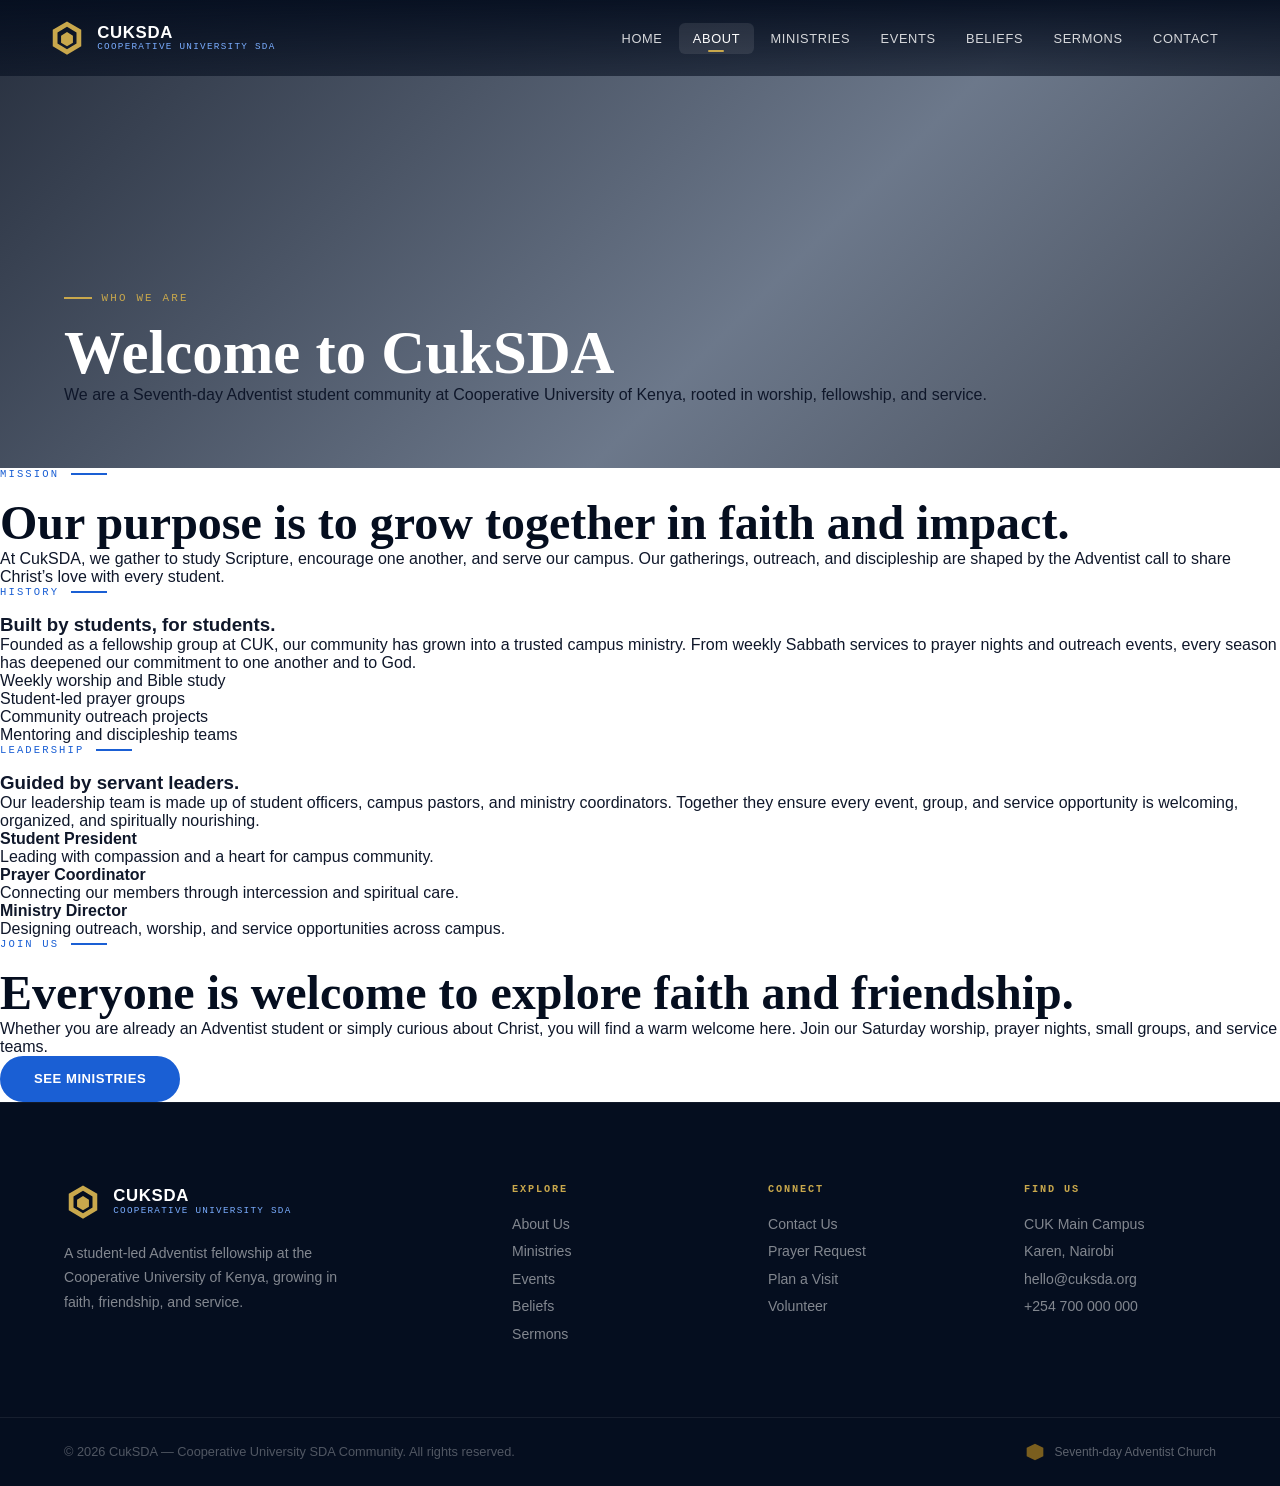
==== about.html @ 98eee307 "Add files via upload" ====
<!DOCTYPE html>
<html lang="en">
<head>
  <meta charset="UTF-8">
  <meta name="viewport" content="width=device-width, initial-scale=1">
  <meta name="theme-color" content="#050e1f">
  <title>About — CukSDA</title>
  <meta name="description" content="Learn about the mission, history, and leadership of the Cooperative University SDA student community.">
  <link rel="stylesheet" href="./style.css">
  <script src="./script.js" defer></script>
</head>
<body>
  <header class="site-header">
    <a class="logo-wrap" href="./index.html">
      <svg class="logo-icon" viewBox="0 0 32 32" aria-hidden="true"><path d="M16 2L4 9v14l12 7 12-7V9L16 2zm0 4.6l8 4.7v9.4l-8 4.7-8-4.7v-9.4l8-4.7zM16 11l-5 3v6l5 3 5-3v-6l-5-3z"></path></svg>
      <div class="logo-text"><span class="church-name">CukSDA</span><span class="church-sub">Cooperative University SDA</span></div>
    </a>
    <nav class="primary-nav">
      <div class="nav-item"><a href="./index.html">Home</a></div>
      <div class="nav-item"><a class="active" href="./about.html" aria-current="page">About</a></div>
      <div class="nav-item"><a href="./ministries.html">Ministries</a></div>
      <div class="nav-item"><a href="./events.html">Events</a></div>
      <div class="nav-item"><a href="./beliefs.html">Beliefs</a></div>
      <div class="nav-item"><a href="./sermons.html">Sermons</a></div>
      <div class="nav-item"><a href="./contact.html">Contact</a></div>
    </nav>
    <button class="menu-toggle" aria-label="Toggle navigation"><span></span><span></span><span></span></button>
  </header>

  <main>
    <section class="page-hero">
      <div class="page-hero-bg" style="background-image:url('https://images.unsplash.com/photo-1517836357463-d25dfeac3438?w=1600&q=80');"></div>
      <div class="page-hero-content">
        <span class="page-hero-tag">Who We Are</span>
        <h1>Welcome to CukSDA</h1>
        <p>We are a Seventh-day Adventist student community at Cooperative University of Kenya, rooted in worship, fellowship, and service.</p>
      </div>
    </section>

    <section class="page-content">
      <div class="section-block">
        <span class="section-tag">Mission</span>
        <h2 class="section-title">Our purpose is to grow together in faith and impact.</h2>
        <p>At CukSDA, we gather to study Scripture, encourage one another, and serve our campus. Our gatherings, outreach, and discipleship are shaped by the Adventist call to share Christ’s love with every student.</p>
      </div>

      <div class="split-grid">
        <div>
          <span class="section-tag">History</span>
          <h3 class="section-heading">Built by students, for students.</h3>
          <p>Founded as a fellowship group at CUK, our community has grown into a trusted campus ministry. From weekly Sabbath services to prayer nights and outreach events, every season has deepened our commitment to one another and to God.</p>
          <ul class="feature-list">
            <li>Weekly worship and Bible study</li>
            <li>Student-led prayer groups</li>
            <li>Community outreach projects</li>
            <li>Mentoring and discipleship teams</li>
          </ul>
        </div>
        <div>
          <span class="section-tag">Leadership</span>
          <h3 class="section-heading">Guided by servant leaders.</h3>
          <p>Our leadership team is made up of student officers, campus pastors, and ministry coordinators. Together they ensure every event, group, and service opportunity is welcoming, organized, and spiritually nourishing.</p>
          <div class="card-grid">
            <article class="info-card">
              <h4>Student President</h4>
              <p>Leading with compassion and a heart for campus community.</p>
            </article>
            <article class="info-card">
              <h4>Prayer Coordinator</h4>
              <p>Connecting our members through intercession and spiritual care.</p>
            </article>
            <article class="info-card">
              <h4>Ministry Director</h4>
              <p>Designing outreach, worship, and service opportunities across campus.</p>
            </article>
          </div>
        </div>
      </div>

      <div class="section-block">
        <span class="section-tag">Join Us</span>
        <h2 class="section-title">Everyone is welcome to explore faith and friendship.</h2>
        <p>Whether you are already an Adventist student or simply curious about Christ, you will find a warm welcome here. Join our Saturday worship, prayer nights, small groups, and service teams.</p>
        <div class="button-row">
          <a href="./ministries.html" class="btn btn-primary">See Ministries</a>
          <a href="./contact.html" class="btn btn-outline">Get in Touch</a>
        </div>
      </div>
    </section>
  </main>

  <footer class="site-footer">
    <div class="footer-inner">
      <div class="footer-brand">
        <div class="logo-wrap">
          <svg class="logo-icon" viewBox="0 0 32 32" aria-hidden="true"><path d="M16 2L4 9v14l12 7 12-7V9L16 2zm0 4.6l8 4.7v9.4l-8 4.7-8-4.7v-9.4l8-4.7zM16 11l-5 3v6l5 3 5-3v-6l-5-3z"></path></svg>
          <div class="logo-text"><span class="church-name">CukSDA</span><span class="church-sub">Cooperative University SDA</span></div>
        </div>
        <p>A student-led Adventist fellowship at the Cooperative University of Kenya, growing in faith, friendship, and service.</p>
      </div>
      <div class="footer-col"><h5>Explore</h5><ul><li><a href="./about.html">About Us</a></li><li><a href="./ministries.html">Ministries</a></li><li><a href="./events.html">Events</a></li><li><a href="./beliefs.html">Beliefs</a></li><li><a href="./sermons.html">Sermons</a></li></ul></div>
      <div class="footer-col"><h5>Connect</h5><ul><li><a href="./contact.html">Contact Us</a></li><li><a href="./contact.html">Prayer Request</a></li><li><a href="./contact.html">Plan a Visit</a></li><li><a href="./contact.html">Volunteer</a></li></ul></div>
      <div class="footer-col"><h5>Find Us</h5><ul><li><a href="#">CUK Main Campus</a></li><li><a href="#">Karen, Nairobi</a></li><li><a href="mailto:hello@cuksda.org">hello@cuksda.org</a></li><li><a href="tel:+254700000000">+254 700 000 000</a></li></ul></div>
    </div>
    <div class="footer-bottom"><p>© 2026 CukSDA — Cooperative University SDA Community. All rights reserved.</p><div class="sda-badge"><svg viewBox="0 0 24 24"><path d="M12 2L2 7v10l10 5 10-5V7L12 2z"></path></svg><span>Seventh-day Adventist Church</span></div></div>
  </footer>
</body>
</html>
---- style.css ----
@import "tailwindcss" source(none);
@source "../src";
@import "tw-animate-css";

@theme inline {
  --font-sans: 'DM Sans', sans-serif;
  --font-serif: 'Cormorant Garamond', serif;
  --font-mono: 'DM Mono', monospace;
  --color-navy: #050e1f;
  --color-navy-mid: #0a1e3d;
  --color-navy-soft: #102952;
  --color-blue: #1a5fd4;
  --color-blue-mid: #1448a0;
  --color-blue-light: #7aadff;
  --color-blue-pale: #dbeafe;
  --color-gold: #c9a84c;
  --color-gold-light: #e4c97a;
  --color-gold-dim: #7a5e1e;
  --color-cream: #faf8f4;
  --color-cream-dark: #f0ece3;
}

:root {
  --navy: #050e1f;
  --navy-mid: #0a1e3d;
  --navy-soft: #102952;
  --blue: #1a5fd4;
  --blue-mid: #1448a0;
  --blue-light: #7aadff;
  --blue-pale: #dbeafe;
  --gold: #c9a84c;
  --gold-light: #e4c97a;
  --gold-dim: #7a5e1e;
  --cream: #faf8f4;
  --cream-dark: #f0ece3;
  --white: #ffffff;
  --gray-100: #f4f4f5;
  --gray-200: #e4e4e7;
  --gray-400: #a1a1aa;
  --gray-500: #71717a;
  --gray-700: #3f3f46;
  --text: #0f172a;
  --radius-sm: 8px;
  --radius-md: 16px;
  --radius-lg: 24px;
  --radius-xl: 40px;
  --shadow-sm: 0 2px 12px rgba(0,0,0,0.06);
  --shadow-md: 0 8px 32px rgba(0,0,0,0.1);
  --shadow-lg: 0 20px 60px rgba(0,0,0,0.15);
  --transition: all 0.3s cubic-bezier(0.4, 0, 0.2, 1);
}

*, *::before, *::after { box-sizing: border-box; margin: 0; padding: 0; }
html { scroll-behavior: smooth; font-size: 16px; }
body {
  font-family: 'DM Sans', sans-serif;
  color: var(--text);
  background: var(--white);
  overflow-x: hidden;
  -webkit-font-smoothing: antialiased;
}
img { max-width: 100%; display: block; }
a { text-decoration: none; color: inherit; }

.display { font-family: 'Cormorant Garamond', serif; font-weight: 700; line-height: 1.05; }
.mono { font-family: 'DM Mono', monospace; letter-spacing: -0.01em; }

.btn {
  display: inline-flex; align-items: center; gap: 0.5rem;
  font-family: 'DM Sans', sans-serif; font-weight: 600; font-size: 0.82rem;
  letter-spacing: 0.04em; text-transform: uppercase;
  padding: 0.85rem 2rem; border-radius: var(--radius-xl);
  border: 2px solid transparent; cursor: pointer; transition: var(--transition);
}
.btn svg { width: 16px; height: 16px; }
.btn-primary { background: var(--blue); color: var(--white); border-color: var(--blue); }
.btn-primary:hover { background: var(--blue-mid); border-color: var(--blue-mid); transform: translateY(-1px); box-shadow: 0 8px 24px rgba(26,95,212,0.35); }
.btn-gold { background: var(--gold); color: var(--navy); border-color: var(--gold); }
.btn-gold:hover { background: var(--gold-light); border-color: var(--gold-light); transform: translateY(-1px); box-shadow: 0 8px 24px rgba(201,168,76,0.35); }
.btn-outline { background: transparent; color: var(--white); border-color: rgba(255,255,255,0.45); }
.btn-outline:hover { border-color: var(--white); background: rgba(255,255,255,0.1); }
.btn-outline-dark { background: transparent; color: var(--navy); border-color: var(--navy); }
.btn-outline-dark:hover { background: var(--navy); color: var(--white); }

header.site-header {
  position: fixed; top: 0; left: 0; right: 0; z-index: 200;
  height: 76px; display: flex; align-items: center; justify-content: space-between;
  padding: 0 3rem;
  background: linear-gradient(180deg, rgba(5,14,31,0.95) 0%, rgba(5,14,31,0.6) 100%);
  transition: background 0.4s, box-shadow 0.4s;
}
header.site-header.scrolled {
  background: rgba(5,14,31,0.97);
  box-shadow: 0 1px 0 rgba(255,255,255,0.06), 0 4px 24px rgba(0,0,0,0.4);
  backdrop-filter: blur(12px);
}
.logo-wrap { display: flex; align-items: center; gap: 0.7rem; }
.logo-icon { width: 38px; height: 38px; fill: var(--gold); flex-shrink: 0; }
.logo-text { display: flex; flex-direction: column; line-height: 1.1; }
.logo-text .church-name { font-family: 'DM Sans', sans-serif; font-weight: 700; font-size: 1.05rem; color: var(--white); letter-spacing: 0.04em; text-transform: uppercase; }
.logo-text .church-sub { font-family: 'DM Mono', monospace; font-size: 0.58rem; color: var(--blue-light); letter-spacing: 0.14em; text-transform: uppercase; }

nav.primary-nav { display: flex; align-items: center; gap: 0.2rem; }
.nav-item { position: relative; }
.nav-item > a, .nav-item > button {
  color: rgba(255,255,255,0.82); font-size: 0.8rem; font-weight: 500;
  letter-spacing: 0.05em; text-transform: uppercase;
  padding: 0.5rem 0.85rem; border-radius: 6px; transition: var(--transition);
  display: flex; align-items: center; gap: 0.3rem;
  background: none; border: none; cursor: pointer; font-family: inherit;
}
.nav-item > a:hover, .nav-item > a.active, .nav-item > button:hover { color: var(--white); background: rgba(255,255,255,0.09); }
.nav-item > a.active::after {
  content: ''; position: absolute; bottom: 2px; left: 50%;
  transform: translateX(-50%); width: 16px; height: 2px; background: var(--gold); border-radius: 2px;
}
.nav-item .chevron { width: 12px; height: 12px; stroke: currentColor; fill: none; stroke-width: 2.5; transition: transform 0.2s ease; opacity: 0.6; }
.nav-item:hover .chevron { transform: rotate(180deg); opacity: 1; }

.dropdown {
  position: absolute; top: calc(100% + 8px); left: 50%;
  transform: translateX(-50%) translateY(-10px);
  min-width: 220px; background: rgba(5,14,31,0.98);
  backdrop-filter: blur(16px); border: 1px solid rgba(255,255,255,0.08);
  border-radius: var(--radius-md); padding: 0.75rem 0;
  opacity: 0; visibility: hidden; transition: all 0.25s cubic-bezier(0.4, 0, 0.2, 1);
  box-shadow: 0 20px 60px rgba(0,0,0,0.4); z-index: 300;
}
.dropdown::before {
  content: ''; position: absolute; top: -6px; left: 50%;
  transform: translateX(-50%) rotate(45deg); width: 12px; height: 12px;
  background: rgba(5,14,31,0.98);
  border-top: 1px solid rgba(255,255,255,0.08); border-left: 1px solid rgba(255,255,255,0.08);
}
.dropdown a { display: block; padding: 0.6rem 1.25rem; color: rgba(255,255,255,0.7); font-size: 0.82rem; font-weight: 400; transition: all 0.2s; white-space: nowrap; }
.dropdown a:hover { color: var(--white); background: rgba(255,255,255,0.06); padding-left: 1.5rem; }
.dropdown a.active { color: var(--gold); background: rgba(201,168,76,0.08); }
.dropdown-divider { height: 1px; background: rgba(255,255,255,0.08); margin: 0.5rem 0.75rem; }
.dropdown-label { padding: 0.3rem 1.25rem; font-family: 'DM Mono', monospace; font-size: 0.58rem; letter-spacing: 0.14em; text-transform: uppercase; color: var(--gold); pointer-events: none; }
.nav-item:hover .dropdown { opacity: 1; visibility: visible; transform: translateX(-50%) translateY(0); }

.menu-toggle { display: none; background: none; border: none; cursor: pointer; flex-direction: column; gap: 5px; padding: 8px; }
.menu-toggle span { display: block; width: 22px; height: 2px; background: var(--white); border-radius: 2px; transition: var(--transition); }

.hero { position: relative; height: 100vh; min-height: 640px; display: flex; align-items: center; overflow: hidden; }
.hero-bg {
  position: absolute; inset: 0;
  background:
    linear-gradient(135deg, rgba(5,14,31,0.88) 0%, rgba(10,30,61,0.55) 50%, rgba(5,14,31,0.75) 100%),
    url('https://images.unsplash.com/photo-1504052434569-70ad5836ab65?w=1920&q=80') center/cover no-repeat;
  transform: scale(1.05); animation: heroZoom 22s ease-in-out infinite alternate;
}
@keyframes heroZoom { from { transform: scale(1.05); } to { transform: scale(1.0); } }
.hero-content { position: relative; z-index: 2; max-width: 760px; padding: 0 5rem; animation: fadeUp 0.9s ease forwards; }
@keyframes fadeUp { from { opacity: 0; transform: translateY(30px); } to { opacity: 1; transform: translateY(0); } }
.hero-tag { display: inline-flex; align-items: center; gap: 0.6rem; font-family: 'DM Mono', monospace; font-size: 0.68rem; letter-spacing: 0.2em; text-transform: uppercase; color: var(--gold); margin-bottom: 1.5rem; }
.hero-tag::before { content: ''; width: 30px; height: 2px; background: var(--gold); }
.hero h1 { font-family: 'Cormorant Garamond', serif; font-weight: 700; font-size: clamp(2.8rem, 7vw, 5.5rem); color: var(--white); line-height: 1.04; margin-bottom: 1.75rem; }
.hero h1 em { font-style: italic; color: var(--gold-light); }
.hero p { color: rgba(255,255,255,0.78); font-size: 1.05rem; line-height: 1.8; max-width: 540px; margin-bottom: 2.5rem; font-weight: 300; }
.hero-buttons { display: flex; gap: 1rem; flex-wrap: wrap; }
.hero-scroll { position: absolute; bottom: 2.5rem; left: 50%; transform: translateX(-50%); display: flex; flex-direction: column; align-items: center; gap: 0.5rem; color: rgba(255,255,255,0.4); font-family: 'DM Mono', monospace; font-size: 0.58rem; letter-spacing: 0.18em; text-transform: uppercase; animation: bounce 2.5s ease-in-out infinite; }
.hero-scroll svg { width: 18px; height: 18px; fill: none; stroke: currentColor; stroke-width: 2; }
@keyframes bounce { 0%, 100% { transform: translateX(-50%) translateY(0); } 50% { transform: translateX(-50%) translateY(8px); } }

.page-hero { position: relative; height: 52vh; min-height: 380px; display: flex; align-items: flex-end; padding: 0 4rem 4rem; overflow: hidden; margin-top: 0; }
.page-hero-bg { position: absolute; inset: 0; background-size: cover; background-position: center; transform: scale(1.05); animation: heroZoom 20s ease-in-out infinite alternate; }
.page-hero-bg::after { content: ''; position: absolute; inset: 0; background: linear-gradient(135deg, rgba(5,14,31,0.88) 0%, rgba(10,30,61,0.6) 60%, rgba(5,14,31,0.75) 100%); }
.page-hero-content { position: relative; z-index: 2; }
.page-hero-tag { font-family: 'DM Mono', monospace; font-size: 0.68rem; letter-spacing: 0.2em; text-transform: uppercase; color: var(--gold); display: flex; align-items: center; gap: 0.6rem; margin-bottom: 1rem; }
.page-hero-tag::before { content: ''; width: 28px; height: 2px; background: var(--gold); }
.page-hero h1 { font-family: 'Cormorant Garamond', serif; font-weight: 700; font-size: clamp(2.4rem, 5vw, 3.8rem); color: var(--white); line-height: 1.08; }

.mission-strip { background: var(--gold); padding: 0.9rem 4rem; display: flex; align-items: center; justify-content: center; gap: 1rem; }
.mission-strip p { font-family: 'Cormorant Garamond', serif; font-size: 1.05rem; font-style: italic; color: var(--navy); text-align: center; }

.service-banner { background: var(--navy); padding: 1.4rem 4rem; display: flex; align-items: center; justify-content: center; gap: 3rem; flex-wrap: wrap; border-bottom: 1px solid rgba(255,255,255,0.05); }
.service-item { display: flex; align-items: center; gap: 0.85rem; }
.service-item-icon { width: 38px; height: 38px; background: rgba(26,95,212,0.18); border-radius: 50%; display: flex; align-items: center; justify-content: center; flex-shrink: 0; }
.service-item-icon svg { width: 17px; height: 17px; stroke: var(--blue-light); fill: none; stroke-width: 2; }
.service-item-text .label { font-family: 'DM Mono', monospace; font-size: 0.6rem; text-transform: uppercase; letter-spacing: 0.12em; color: var(--blue-light); font-weight: 500; }
.service-item-text .value { font-size: 0.88rem; color: var(--white); font-weight: 500; margin-top: 2px; }
.service-divider { width: 1px; height: 36px; background: rgba(255,255,255,0.1); }

.section-tag { font-family: 'DM Mono', monospace; font-weight: 500; font-size: 0.66rem; letter-spacing: 0.2em; text-transform: uppercase; color: var(--blue); display: flex; align-items: center; gap: 0.75rem; margin-bottom: 1rem; }
.section-tag::after { content: ''; width: 36px; height: 1.5px; background: currentColor; flex-shrink: 0; }
.section-title { font-family: 'Cormorant Garamond', serif; font-weight: 700; font-size: clamp(2rem, 4vw, 3rem); line-height: 1.12; color: var(--navy); }
.section-subtitle { color: var(--gray-500); font-size: 1rem; line-height: 1.8; max-width: 580px; margin-top: 1rem; font-weight: 400; }

.about-section { background: var(--cream); padding: 7rem 5rem; }
.about-split { display: grid; grid-template-columns: 1fr 1fr; gap: 5rem; align-items: center; margin-top: 4rem; }
.about-image-grid { display: grid; grid-template-columns: 1fr 1fr; grid-template-rows: 200px 200px; gap: 1rem; }
.about-img-1 { grid-row: 1 / 3; background: linear-gradient(135deg, #0a1e3d, #1a5fd4); border-radius: var(--radius-md); display: flex; align-items: center; justify-content: center; color: rgba(255,255,255,0.2); font-family: 'Cormorant Garamond', serif; font-size: 3rem; }
.about-img-2 { background: url('https://images.unsplash.com/photo-1551632436-cbf8dd35adfa?w=600&q=80') center/cover; border-radius: var(--radius-md); }
.about-img-3 { background: url('https://images.unsplash.com/photo-1521791136064-7986c2920216?w=600&q=80') center/cover; border-radius: var(--radius-md); }
.about-img-4 { background: url('https://images.unsplash.com/photo-1529156069898-49953e39b3ac?w=600&q=80') center/cover; border-radius: var(--radius-md); }
.about-stats { display: grid; grid-template-columns: 1fr 1fr; gap: 1.5rem; margin-top: 2.5rem; }
.stat-box { background: var(--white); border-radius: var(--radius-md); padding: 1.5rem; border: 1px solid var(--gray-200); }
.stat-box .num { font-family: 'Cormorant Garamond', serif; font-size: 2.5rem; font-weight: 700; color: var(--navy); line-height: 1; }
.stat-box .num span { color: var(--blue); }
.stat-box .label { font-family: 'DM Mono', monospace; font-size: 0.62rem; letter-spacing: 0.14em; text-transform: uppercase; color: var(--gray-500); margin-top: 0.4rem; }
.about-copy p { color: var(--gray-500); line-height: 1.8; margin-bottom: 1rem; }

.pillars-section { padding: 7rem 5rem; background: var(--white); }
.pillars-grid { display: grid; grid-template-columns: repeat(3, 1fr); gap: 2rem; margin-top: 4rem; }
.pillar-card { background: var(--white); border: 1px solid var(--gray-200); border-radius: var(--radius-lg); padding: 2.5rem; transition: var(--transition); position: relative; overflow: hidden; }
.pillar-card::before { content: ''; position: absolute; top: 0; left: 0; right: 0; height: 3px; background: linear-gradient(90deg, var(--blue), var(--gold)); transform: scaleX(0); transform-origin: left; transition: transform 0.4s ease; }
.pillar-card:hover { box-shadow: var(--shadow-lg); border-color: transparent; transform: translateY(-4px); }
.pillar-card:hover::before { transform: scaleX(1); }
.pillar-icon { width: 52px; height: 52px; background: var(--blue-pale); border-radius: var(--radius-md); display: flex; align-items: center; justify-content: center; margin-bottom: 1.5rem; }
.pillar-icon svg { width: 24px; height: 24px; stroke: var(--blue); fill: none; stroke-width: 1.8; }
.pillar-card h3 { font-family: 'Cormorant Garamond', serif; font-size: 1.4rem; color: var(--navy); margin-bottom: 0.75rem; font-weight: 700; }
.pillar-card p { color: var(--gray-500); font-size: 0.92rem; line-height: 1.75; margin-bottom: 1.5rem; }
.card-link { font-size: 0.78rem; font-weight: 600; letter-spacing: 0.06em; text-transform: uppercase; color: var(--blue); display: inline-flex; align-items: center; gap: 0.4rem; transition: gap 0.2s; cursor: pointer; }
.card-link:hover { gap: 0.7rem; }
.card-link svg { width: 14px; height: 14px; stroke: currentColor; fill: none; stroke-width: 2.5; }

.events-section { background: var(--cream); padding: 7rem 5rem; }
.events-header { display: flex; align-items: flex-end; justify-content: space-between; margin-bottom: 3rem; flex-wrap: wrap; gap: 1rem; }
.events-grid { display: grid; grid-template-columns: repeat(auto-fill, minmax(300px, 1fr)); gap: 1.5rem; }
.event-card { background: var(--white); border: 1px solid var(--gray-200); border-radius: var(--radius-md); padding: 1.75rem; display: flex; gap: 1.25rem; transition: var(--transition); }
.event-card:hover { border-color: var(--blue-light); box-shadow: 0 4px 20px rgba(26,95,212,0.1); transform: translateY(-2px); }
.event-date { flex-shrink: 0; width: 58px; text-align: center; background: var(--navy); border-radius: var(--radius-sm); padding: 0.75rem 0.5rem; color: var(--white); }
.event-date .day { font-family: 'Cormorant Garamond', serif; font-weight: 700; font-size: 2rem; line-height: 1; color: var(--gold); }
.event-date .month { font-family: 'DM Mono', monospace; font-size: 0.6rem; letter-spacing: 0.1em; text-transform: uppercase; opacity: 0.7; margin-top: 2px; }
.event-info .event-type { font-family: 'DM Mono', monospace; font-size: 0.6rem; font-weight: 500; letter-spacing: 0.12em; text-transform: uppercase; color: var(--blue); margin-bottom: 0.4rem; }
.event-info h4 { font-family: 'Cormorant Garamond', serif; font-size: 1.05rem; font-weight: 600; color: var(--navy); margin-bottom: 0.4rem; line-height: 1.3; }
.event-info .event-meta { font-size: 0.78rem; color: var(--gray-400); display: flex; align-items: center; gap: 0.3rem; }
.event-info .event-meta svg { width: 12px; height: 12px; stroke: currentColor; fill: none; stroke-width: 2; }

.beliefs-section { background: var(--navy); padding: 7rem 5rem; position: relative; overflow: hidden; }
.beliefs-section::before { content: ''; position: absolute; top: -20%; right: -5%; width: 600px; height: 600px; border-radius: 50%; background: radial-gradient(circle, rgba(26,95,212,0.1) 0%, transparent 70%); }
.beliefs-section .section-tag { color: var(--gold); }
.beliefs-section .section-tag::after { background: var(--gold); }
.beliefs-section .section-title { color: var(--white); }
.beliefs-section .section-subtitle { color: rgba(255,255,255,0.6); max-width: 520px; }
.beliefs-grid { display: grid; grid-template-columns: repeat(4, 1fr); gap: 1.5rem; margin-top: 4rem; position: relative; z-index: 1; }
.belief-tile { background: rgba(255,255,255,0.04); border: 1px solid rgba(255,255,255,0.07); border-radius: var(--radius-md); padding: 2rem 1.75rem; transition: var(--transition); }
.belief-tile:hover { background: rgba(255,255,255,0.08); border-color: rgba(201,168,76,0.3); transform: translateY(-3px); }
.belief-num { font-family: 'DM Mono', monospace; font-size: 0.64rem; letter-spacing: 0.18em; color: var(--gold); margin-bottom: 0.75rem; }
.belief-tile h4 { font-family: 'Cormorant Garamond', serif; font-size: 1.1rem; font-weight: 600; color: var(--white); margin-bottom: 0.6rem; }
.belief-tile p { color: rgba(255,255,255,0.5); font-size: 0.85rem; line-height: 1.7; }

.campus-section { padding: 7rem 5rem; background: var(--white); }
.campus-photos { display: grid; grid-template-columns: 2fr 1fr 1fr; grid-template-rows: 260px 260px; gap: 1rem; margin-top: 4rem; }
.campus-photo { border-radius: var(--radius-md); overflow: hidden; background-size: cover; background-position: center; position: relative; }
.campus-photo.span-col { grid-row: 1 / 3; background-image: url('https://images.unsplash.com/photo-1517048676732-d65bc937f952?w=800&q=80'); }
.campus-photo.p2 { background-image: url('https://images.unsplash.com/photo-1529156069898-49953e39b3ac?w=600&q=80'); }
.campus-photo.p3 { background-image: url('https://images.unsplash.com/photo-1544531586-fde5298cdd40?w=600&q=80'); }
.campus-photo.p4 { background-image: url('https://images.unsplash.com/photo-1523580494863-6f3031224c94?w=600&q=80'); }
.campus-photo.p5 { background-image: url('https://images.unsplash.com/photo-1516062423079-7ca13cdc7f5a?w=600&q=80'); }
.campus-photo-overlay { position: absolute; bottom: 0; left: 0; right: 0; padding: 1.5rem; background: linear-gradient(0deg, rgba(5,14,31,0.9) 0%, transparent 100%); color: var(--white); }
.campus-photo-overlay span { font-family: 'DM Mono', monospace; font-size: 0.62rem; letter-spacing: 0.14em; text-transform: uppercase; color: var(--gold); }
.campus-photo-overlay h5 { font-family: 'Cormorant Garamond', serif; font-size: 1.1rem; margin-top: 0.2rem; }

.prayer-section { background: linear-gradient(135deg, var(--navy) 0%, var(--navy-mid) 60%, var(--navy-soft) 100%); position: relative; overflow: hidden; padding: 6rem 4rem; }
.prayer-section::before { content: ''; position: absolute; top: -30%; right: -5%; width: 700px; height: 700px; border-radius: 50%; background: radial-gradient(circle, rgba(26,95,212,0.12) 0%, transparent 70%); pointer-events: none; }
.prayer-inner { max-width: 680px; position: relative; z-index: 1; }
.prayer-section .section-tag { color: var(--gold); }
.prayer-section .section-tag::after { background: var(--gold); }
.prayer-section .section-title { color: var(--white); }
.prayer-section .section-subtitle { color: rgba(255,255,255,0.65); }
.prayer-form { margin-top: 2.5rem; display: flex; flex-direction: column; gap: 1rem; max-width: 500px; }
.prayer-form input, .prayer-form textarea {
  background: rgba(255,255,255,0.07); border: 1px solid rgba(255,255,255,0.13);
  border-radius: var(--radius-sm); color: var(--white); font-family: 'DM Sans', sans-serif;
  font-size: 0.92rem; padding: 0.9rem 1.2rem; outline: none; transition: border-color 0.2s; width: 100%;
}
.prayer-form input:focus, .prayer-form textarea:focus { border-color: var(--blue-light); }
.prayer-form input::placeholder, .prayer-form textarea::placeholder { color: rgba(255,255,255,0.35); }
.prayer-form textarea { min-height: 120px; resize: vertical; }

.find-section { display: grid; grid-template-columns: 1fr 1fr; min-height: 520px; background: var(--navy); }
.find-info { padding: 6rem 4rem; }
.find-info .section-tag { color: var(--gold); }
.find-info .section-tag::after { background: var(--gold); }
.find-info .section-title { color: var(--white); }
.map-placeholder { width: 100%; height: 100%; min-height: 400px; background: var(--navy-mid); display: flex; flex-direction: column; align-items: center; justify-content: center; gap: 0.75rem; color: var(--white); text-align: center; padding: 2rem; }
.map-placeholder svg { width: 40px; height: 40px; stroke: var(--gold); fill: none; stroke-width: 1.5; margin-bottom: 0.5rem; }
.map-placeholder strong { font-family: 'Cormorant Garamond', serif; font-size: 1.3rem; }
.map-placeholder span { color: rgba(255,255,255,0.5); font-size: 0.9rem; }
.find-details { margin-top: 2.5rem; display: flex; flex-direction: column; gap: 1.5rem; }
.find-detail { display: flex; align-items: flex-start; gap: 1rem; }
.find-detail-icon { width: 44px; height: 44px; background: rgba(26,95,212,0.18); border-radius: 12px; display: flex; align-items: center; justify-content: center; flex-shrink: 0; }
.find-detail-icon svg { width: 18px; height: 18px; stroke: var(--blue-light); fill: none; stroke-width: 2; }
.find-detail-text .label { font-family: 'DM Mono', monospace; font-size: 0.6rem; letter-spacing: 0.14em; text-transform: uppercase; color: var(--blue-light); margin-bottom: 3px; }
.find-detail-text .value { color: rgba(255,255,255,0.88); font-size: 0.9rem; line-height: 1.6; }

footer.site-footer { background: var(--navy); color: var(--white); border-top: 1px solid rgba(255,255,255,0.05); }
.footer-inner { display: grid; grid-template-columns: 2fr 1fr 1fr 1fr; gap: 4rem; padding: 5rem 4rem 4rem; max-width: 1400px; margin: 0 auto; }
.footer-brand p { color: rgba(255,255,255,0.5); font-size: 0.88rem; line-height: 1.75; margin-top: 1.25rem; max-width: 300px; }
.footer-socials { display: flex; gap: 0.6rem; margin-top: 1.5rem; }
.social-btn { width: 36px; height: 36px; background: rgba(255,255,255,0.07); border-radius: 8px; display: flex; align-items: center; justify-content: center; transition: var(--transition); }
.social-btn:hover { background: var(--blue); }
.social-btn svg { width: 15px; height: 15px; fill: rgba(255,255,255,0.7); stroke: none; }
.footer-col h5 { font-family: 'DM Mono', monospace; font-size: 0.64rem; letter-spacing: 0.18em; text-transform: uppercase; color: var(--gold); margin-bottom: 1.25rem; }
.footer-col ul { list-style: none; }
.footer-col ul li { margin-bottom: 0.6rem; }
.footer-col ul li a { color: rgba(255,255,255,0.5); font-size: 0.88rem; transition: color 0.2s; }
.footer-col ul li a:hover { color: var(--white); }
.footer-bottom { border-top: 1px solid rgba(255,255,255,0.07); padding: 1.5rem 4rem; display: flex; align-items: center; justify-content: space-between; max-width: 1400px; margin: 0 auto; flex-wrap: wrap; gap: 1rem; }
.footer-bottom p { color: rgba(255,255,255,0.3); font-size: 0.8rem; }
.sda-badge { display: flex; align-items: center; gap: 0.6rem; color: rgba(255,255,255,0.35); font-size: 0.75rem; }
.sda-badge svg { width: 20px; height: 20px; fill: var(--gold-dim); }

/* About page */
.timeline { position: relative; padding-left: 2rem; margin-top: 3rem; }
.timeline::before { content: ''; position: absolute; left: 0; top: 0; bottom: 0; width: 2px; background: linear-gradient(180deg, var(--blue), var(--gold)); }
.timeline-item { position: relative; padding-bottom: 2.5rem; padding-left: 2rem; }
.timeline-item::before { content: ''; position: absolute; left: -2rem; top: 0.3rem; width: 12px; height: 12px; border-radius: 50%; background: var(--gold); border: 3px solid var(--cream); transform: translateX(-5px); }
.timeline-year { font-family: 'DM Mono', monospace; font-size: 0.7rem; color: var(--blue); letter-spacing: 0.1em; margin-bottom: 0.3rem; }
.timeline-item h4 { font-family: 'Cormorant Garamond', serif; font-size: 1.3rem; color: var(--navy); margin-bottom: 0.5rem; }
.timeline-item p { color: var(--gray-500); font-size: 0.92rem; line-height: 1.7; }
.team-grid { display: grid; grid-template-columns: repeat(auto-fill, minmax(220px, 1fr)); gap: 2rem; margin-top: 3rem; }
.team-card { text-align: center; }
.team-photo { width: 120px; height: 120px; border-radius: 50%; background: linear-gradient(135deg, var(--navy-mid), var(--blue)); margin: 0 auto 1rem; display: flex; align-items: center; justify-content: center; color: var(--white); font-family: 'Cormorant Garamond', serif; font-size: 2.5rem; font-weight: 700; }
.team-card h4 { font-family: 'Cormorant Garamond', serif; font-size: 1.2rem; color: var(--navy); }
.team-card .role { font-family: 'DM Mono', monospace; font-size: 0.6rem; color: var(--blue); text-transform: uppercase; letter-spacing: 0.1em; margin-top: 0.3rem; }

/* Ministries page */
.ministry-detail { padding: 5rem 4rem; border-bottom: 1px solid var(--gray-200); }
.ministry-detail:nth-child(even) { background: var(--cream); }
.ministry-detail-grid { display: grid; grid-template-columns: 1fr 1fr; gap: 4rem; align-items: center; }
.ministry-detail-img { border-radius: var(--radius-lg); height: 350px; background-size: cover; background-position: center; }
.ministry-detail-content h3 { font-family: 'Cormorant Garamond', serif; font-size: 2rem; color: var(--navy); margin-bottom: 1rem; }
.ministry-detail-content p { color: var(--gray-500); line-height: 1.8; margin-bottom: 1.5rem; }
.ministry-features { list-style: none; }
.ministry-features li { display: flex; align-items: center; gap: 0.75rem; padding: 0.6rem 0; color: var(--gray-700); font-size: 0.92rem; border-bottom: 1px solid var(--gray-200); }
.ministry-features li svg { width: 18px; height: 18px; stroke: var(--gold); fill: none; stroke-width: 2.5; flex-shrink: 0; }

/* Events page */
.event-filter-bar { display: flex; gap: 0.5rem; margin-bottom: 2rem; flex-wrap: wrap; }
.event-filter { padding: 0.5rem 1.2rem; border-radius: 2rem; border: 1px solid var(--gray-200); background: var(--white); font-family: 'DM Sans', sans-serif; font-size: 0.82rem; cursor: pointer; transition: var(--transition); }
.event-filter:hover, .event-filter.active { background: var(--navy); color: var(--white); border-color: var(--navy); }
.event-large-card { display: grid; grid-template-columns: 1fr 2fr; gap: 0; background: var(--white); border-radius: var(--radius-lg); overflow: hidden; border: 1px solid var(--gray-200); margin-bottom: 2rem; transition: var(--transition); }
.event-large-card:hover { box-shadow: var(--shadow-lg); transform: translateY(-3px); }
.event-large-img { background-size: cover; background-position: center; min-height: 280px; }
.event-large-content { padding: 2.5rem; }
.event-large-content .event-type { font-family: 'DM Mono', monospace; font-size: 0.65rem; letter-spacing: 0.15em; text-transform: uppercase; color: var(--blue); margin-bottom: 0.75rem; }
.event-large-content h3 { font-family: 'Cormorant Garamond', serif; font-size: 1.8rem; color: var(--navy); margin-bottom: 1rem; }
.event-large-content p { color: var(--gray-500); line-height: 1.8; margin-bottom: 1.5rem; }
.event-large-meta { display: flex; gap: 2rem; flex-wrap: wrap; }
.event-large-meta-item { display: flex; align-items: center; gap: 0.5rem; font-size: 0.88rem; color: var(--gray-700); }
.event-large-meta-item svg { width: 16px; height: 16px; stroke: var(--gold); fill: none; stroke-width: 2; }

/* Beliefs page */
.belief-full-list { padding: 5rem 4rem; background: var(--cream); }
.belief-item { display: grid; grid-template-columns: 80px 1fr; gap: 2rem; padding: 2rem 0; border-bottom: 1px solid var(--gray-200); align-items: start; }
.belief-item:last-child { border-bottom: none; }
.belief-number { font-family: 'Cormorant Garamond', serif; font-size: 2.5rem; font-weight: 700; color: var(--gold); line-height: 1; }
.belief-item h3 { font-family: 'Cormorant Garamond', serif; font-size: 1.4rem; color: var(--navy); margin-bottom: 0.5rem; }
.belief-item p { color: var(--gray-500); line-height: 1.8; font-size: 0.95rem; }
.belief-scripture { display: inline-block; margin-top: 0.75rem; font-family: 'DM Mono', monospace; font-size: 0.7rem; color: var(--blue); background: var(--blue-pale); padding: 0.3rem 0.8rem; border-radius: 4px; }

/* Sermons page */
.sermon-card { display: grid; grid-template-columns: 200px 1fr; gap: 0; background: var(--white); border-radius: var(--radius-lg); overflow: hidden; border: 1px solid var(--gray-200); margin-bottom: 1.5rem; transition: var(--transition); }
.sermon-card:hover { box-shadow: var(--shadow-md); transform: translateY(-2px); }
.sermon-thumb { background: linear-gradient(135deg, var(--navy-mid), var(--navy-soft)); display: flex; align-items: center; justify-content: center; color: var(--gold); position: relative; overflow: hidden; }
.sermon-thumb svg { width: 40px; height: 40px; stroke: currentColor; fill: none; stroke-width: 1.5; }
.sermon-info { padding: 1.75rem; }
.sermon-info .sermon-date { font-family: 'DM Mono', monospace; font-size: 0.6rem; color: var(--blue); text-transform: uppercase; letter-spacing: 0.12em; margin-bottom: 0.5rem; }
.sermon-info h4 { font-family: 'Cormorant Garamond', serif; font-size: 1.3rem; color: var(--navy); margin-bottom: 0.5rem; }
.sermon-info .speaker { color: var(--gray-500); font-size: 0.88rem; margin-bottom: 1rem; }
.sermon-tags { display: flex; gap: 0.5rem; flex-wrap: wrap; }
.sermon-tag { font-size: 0.7rem; padding: 0.25rem 0.75rem; border-radius: 4px; background: var(--cream); color: var(--gray-700); font-family: 'DM Mono', monospace; }

/* Contact page */
.contact-grid { display: grid; grid-template-columns: 1fr 1fr; gap: 4rem; padding: 5rem 4rem; }
.contact-form-wrap { background: var(--white); border-radius: var(--radius-lg); padding: 2.5rem; border: 1px solid var(--gray-200); }
.contact-form-wrap h3 { font-family: 'Cormorant Garamond', serif; font-size: 1.6rem; color: var(--navy); margin-bottom: 1.5rem; }
.form-group { margin-bottom: 1.25rem; }
.form-group label { display: block; font-size: 0.78rem; font-weight: 600; color: var(--gray-700); margin-bottom: 0.4rem; text-transform: uppercase; letter-spacing: 0.05em; }
.form-group input, .form-group textarea, .form-group select { width: 100%; padding: 0.8rem 1rem; border: 1px solid var(--gray-200); border-radius: var(--radius-sm); font-family: 'DM Sans', sans-serif; font-size: 0.92rem; color: var(--text); outline: none; transition: border-color 0.2s; background: var(--white); }
.form-group input:focus, .form-group textarea:focus, .form-group select:focus { border-color: var(--blue); }
.form-group textarea { min-height: 120px; resize: vertical; }
.contact-info-cards { display: flex; flex-direction: column; gap: 1.5rem; }
.contact-info-card { background: var(--white); border-radius: var(--radius-lg); padding: 1.75rem; border: 1px solid var(--gray-200); display: flex; gap: 1rem; align-items: flex-start; }
.contact-info-card .icon { width: 48px; height: 48px; background: var(--blue-pale); border-radius: 12px; display: flex; align-items: center; justify-content: center; flex-shrink: 0; }
.contact-info-card .icon svg { width: 20px; height: 20px; stroke: var(--blue); fill: none; stroke-width: 2; }
.contact-info-card h4 { font-family: 'Cormorant Garamond', serif; font-size: 1.1rem; color: var(--navy); margin-bottom: 0.3rem; }
.contact-info-card p { color: var(--gray-500); font-size: 0.88rem; line-height: 1.6; }

@media (max-width: 1024px) {
  .hero-content { padding: 0 3rem; }
  .about-section, .pillars-section, .events-section, .beliefs-section, .campus-section { padding: 5rem 3rem; }
  .about-split { grid-template-columns: 1fr; gap: 3rem; }
  .pillars-grid { grid-template-columns: 1fr 1fr; }
  .beliefs-grid { grid-template-columns: repeat(2, 1fr); }
  .footer-inner { grid-template-columns: 1fr 1fr; gap: 3rem; }
  .find-section { grid-template-columns: 1fr; }
  .ministry-detail-grid { grid-template-columns: 1fr; gap: 2rem; }
  .event-large-card { grid-template-columns: 1fr; }
  .contact-grid { grid-template-columns: 1fr; }
  .sermon-card { grid-template-columns: 1fr; }
  .sermon-thumb { height: 160px; }
  .belief-item { grid-template-columns: 60px 1fr; gap: 1rem; }
}

@media (max-width: 768px) {
  .hero-content { padding: 0 1.5rem; }
  .about-section, .pillars-section, .events-section, .beliefs-section, .campus-section { padding: 4rem 1.5rem; }
  .about-image-grid { grid-template-rows: 150px 150px; }
  .pillars-grid { grid-template-columns: 1fr; }
  .beliefs-grid { grid-template-columns: 1fr 1fr; }
  .campus-photos { grid-template-columns: 1fr 1fr; grid-template-rows: auto; }
  .campus-photo.span-col { grid-row: auto; }
  .campus-photo { height: 200px; }
  .mission-strip { padding: 0.9rem 1.5rem; }
  header.site-header { padding: 0 1.5rem; }
  .menu-toggle { display: flex; }
  nav.primary-nav {
    position: fixed; top: 76px; left: 0; right: 0;
    background: rgba(5,14,31,0.98); backdrop-filter: blur(16px);
    flex-direction: column; padding: 1.5rem; gap: 0.4rem;
    transform: translateY(-110%); transition: transform 0.4s cubic-bezier(0.4, 0, 0.2, 1);
    border-bottom: 1px solid rgba(255,255,255,0.06);
    overflow-y: auto; max-height: calc(100vh - 76px);
  }
  nav.primary-nav.open { transform: translateY(0); }
  .nav-item { width: 100%; }
  .nav-item > a, .nav-item > button { width: 100%; padding: 0.75rem 1rem; }
  .nav-item .chevron { display: none; }
  .dropdown {
    position: static; transform: none; opacity: 1; visibility: visible;
    display: none; background: rgba(255,255,255,0.03); border: none;
    box-shadow: none; min-width: auto; padding: 0.5rem 0 0.5rem 1rem; margin-top: 0.25rem;
  }
  .dropdown::before { display: none; }
  .dropdown a { padding: 0.5rem 1rem; font-size: 0.85rem; }
  .nav-item.open .dropdown { display: block; }
  .page-hero { padding: 0 1.5rem 3rem; }
  .service-banner { padding: 1.5rem; gap: 1.5rem; }
  .service-divider { display: none; }
  .footer-inner { grid-template-columns: 1fr; gap: 2.5rem; padding: 3rem 1.5rem; }
  .footer-bottom { padding: 1.5rem; }
  .prayer-section { padding: 4rem 1.5rem; }
  .find-info { padding: 4rem 1.5rem; }
  .ministry-detail { padding: 3rem 1.5rem; }
  .belief-full-list { padding: 3rem 1.5rem; }
  .contact-grid { padding: 3rem 1.5rem; }
  .event-large-content { padding: 1.5rem; }
  .team-grid { grid-template-columns: 1fr 1fr; }
}
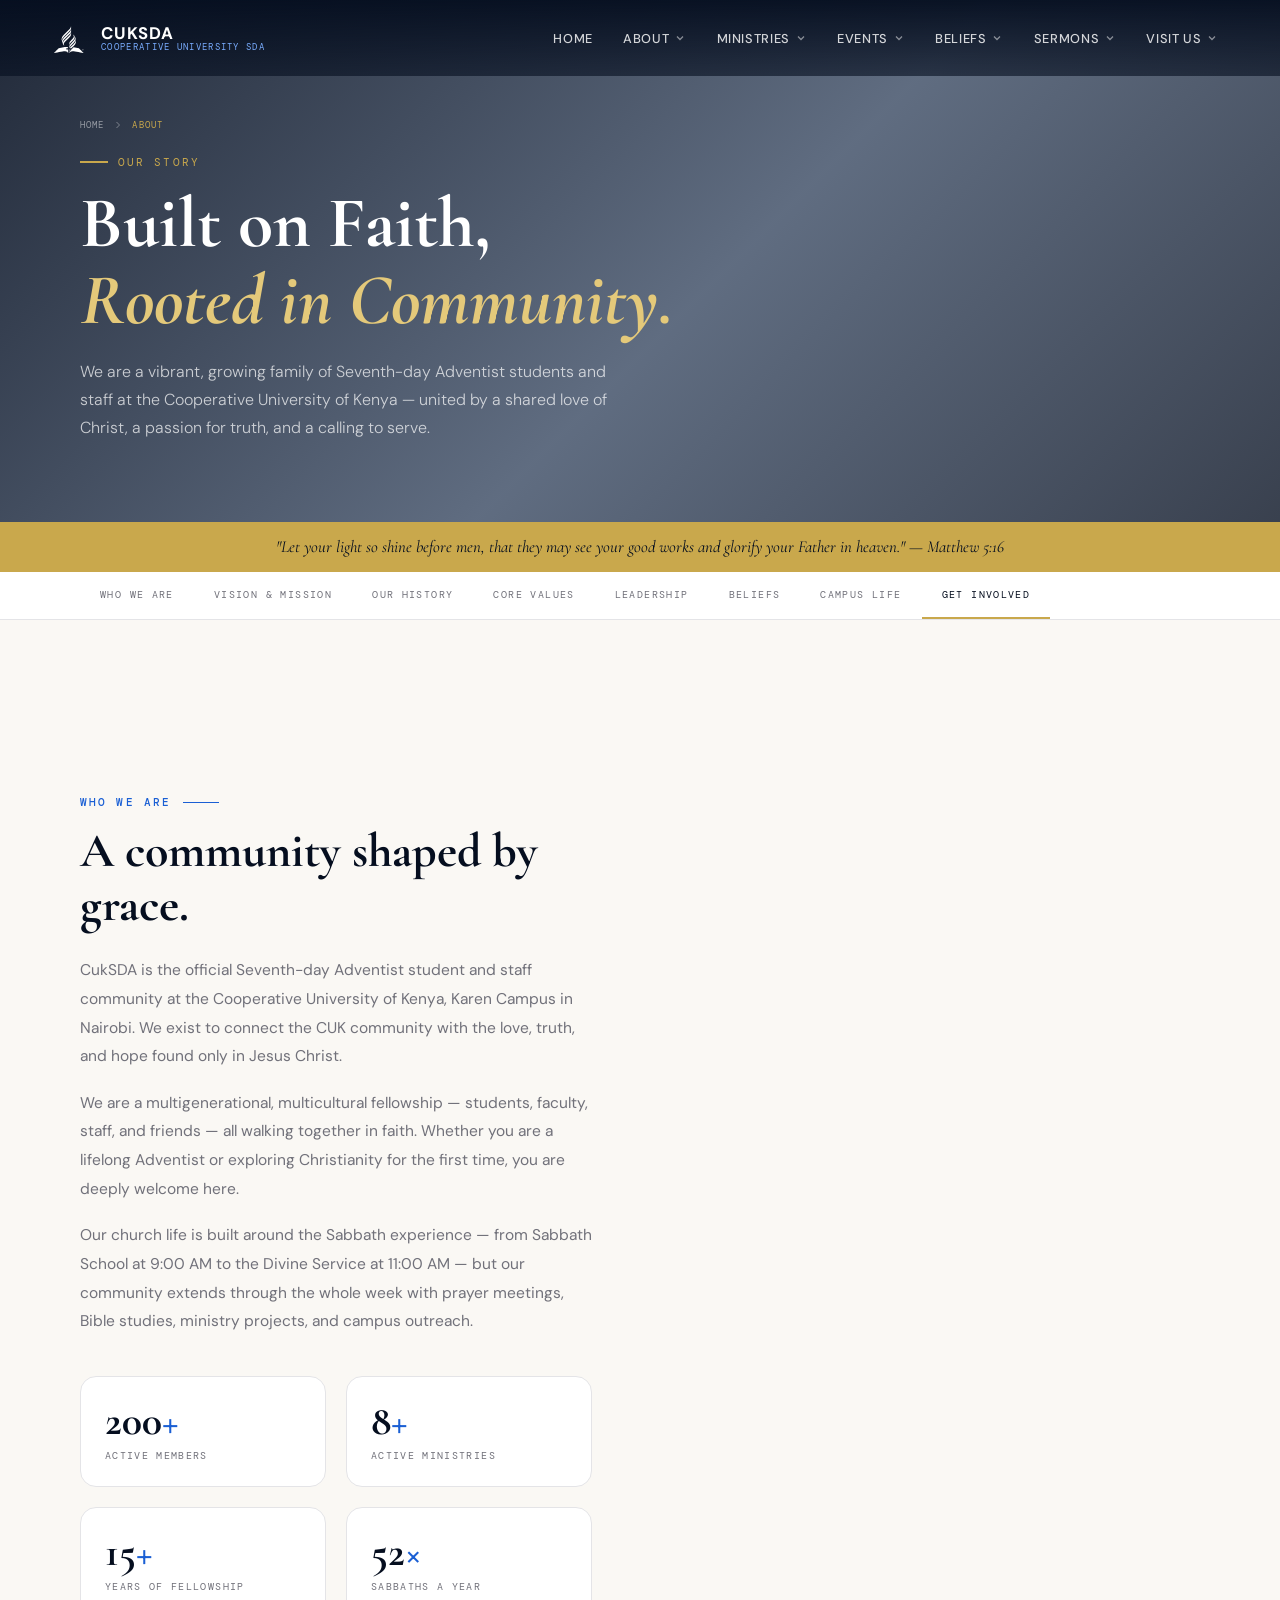
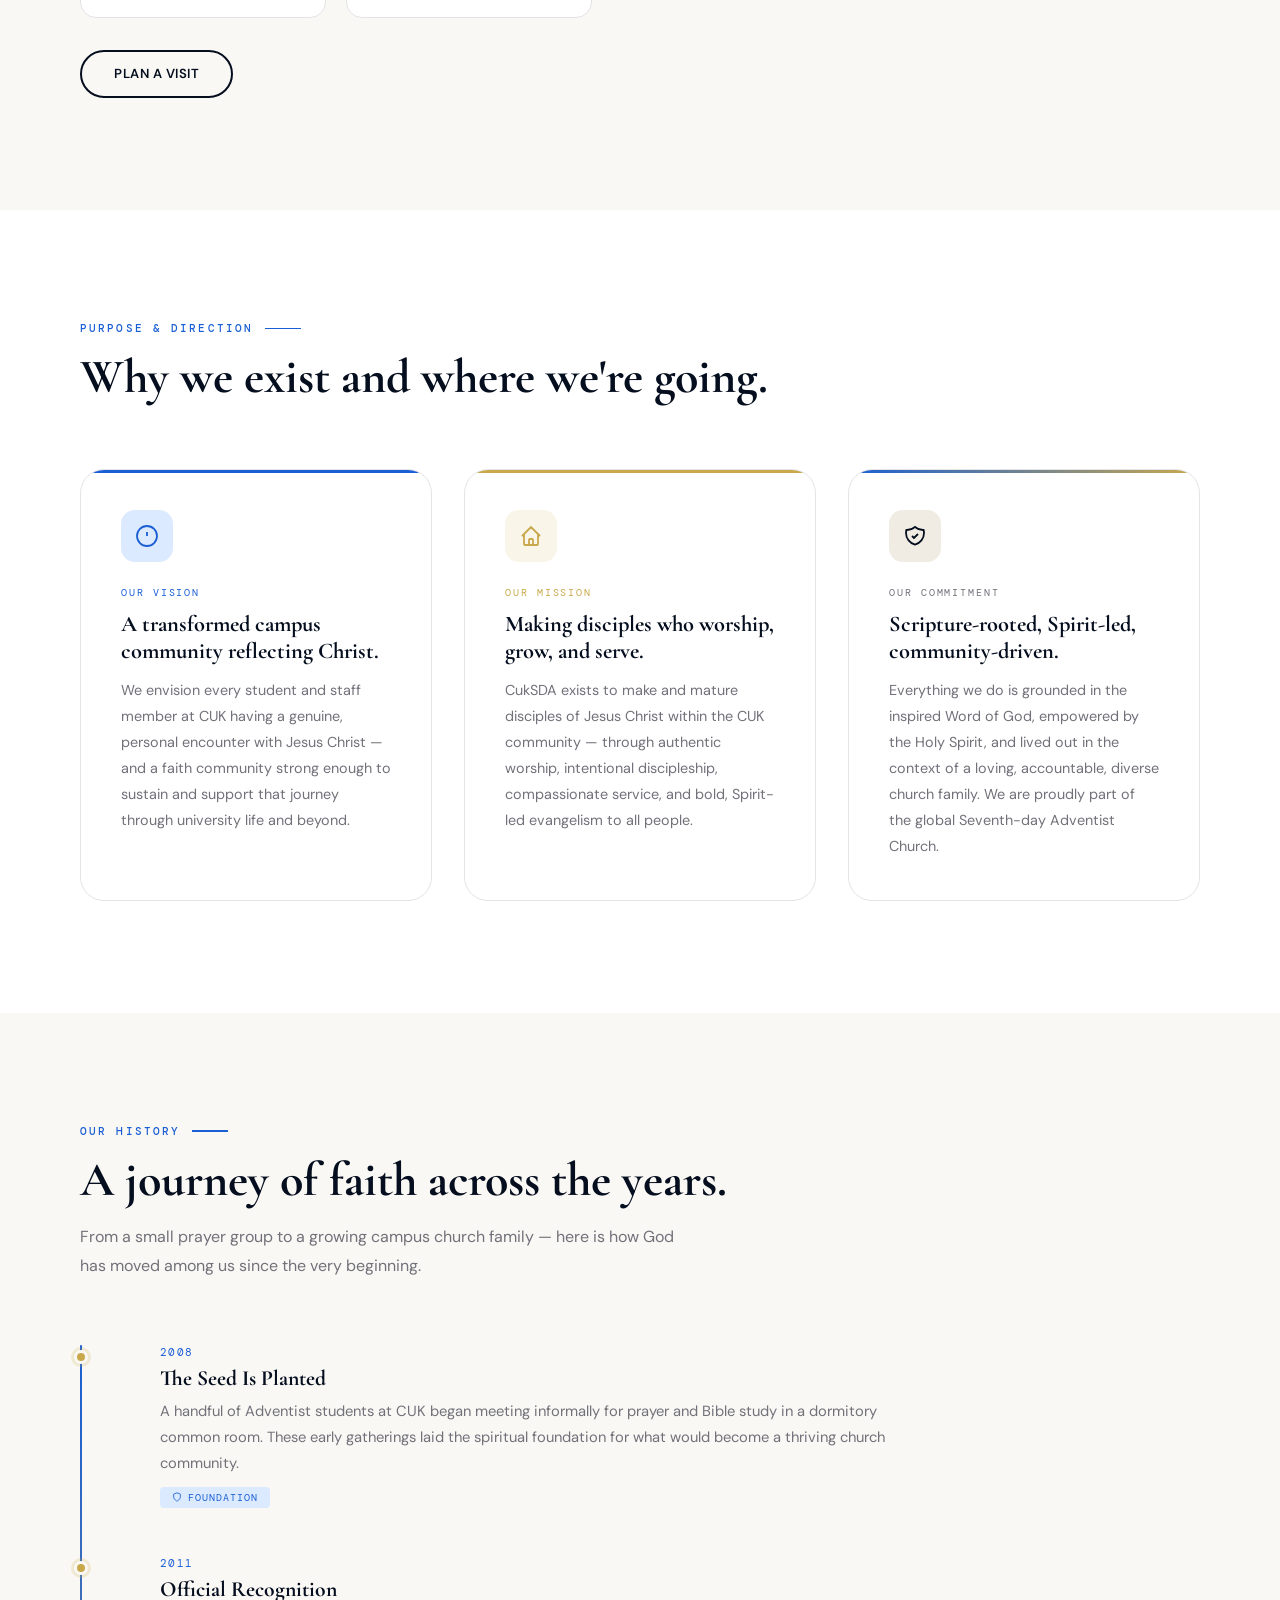
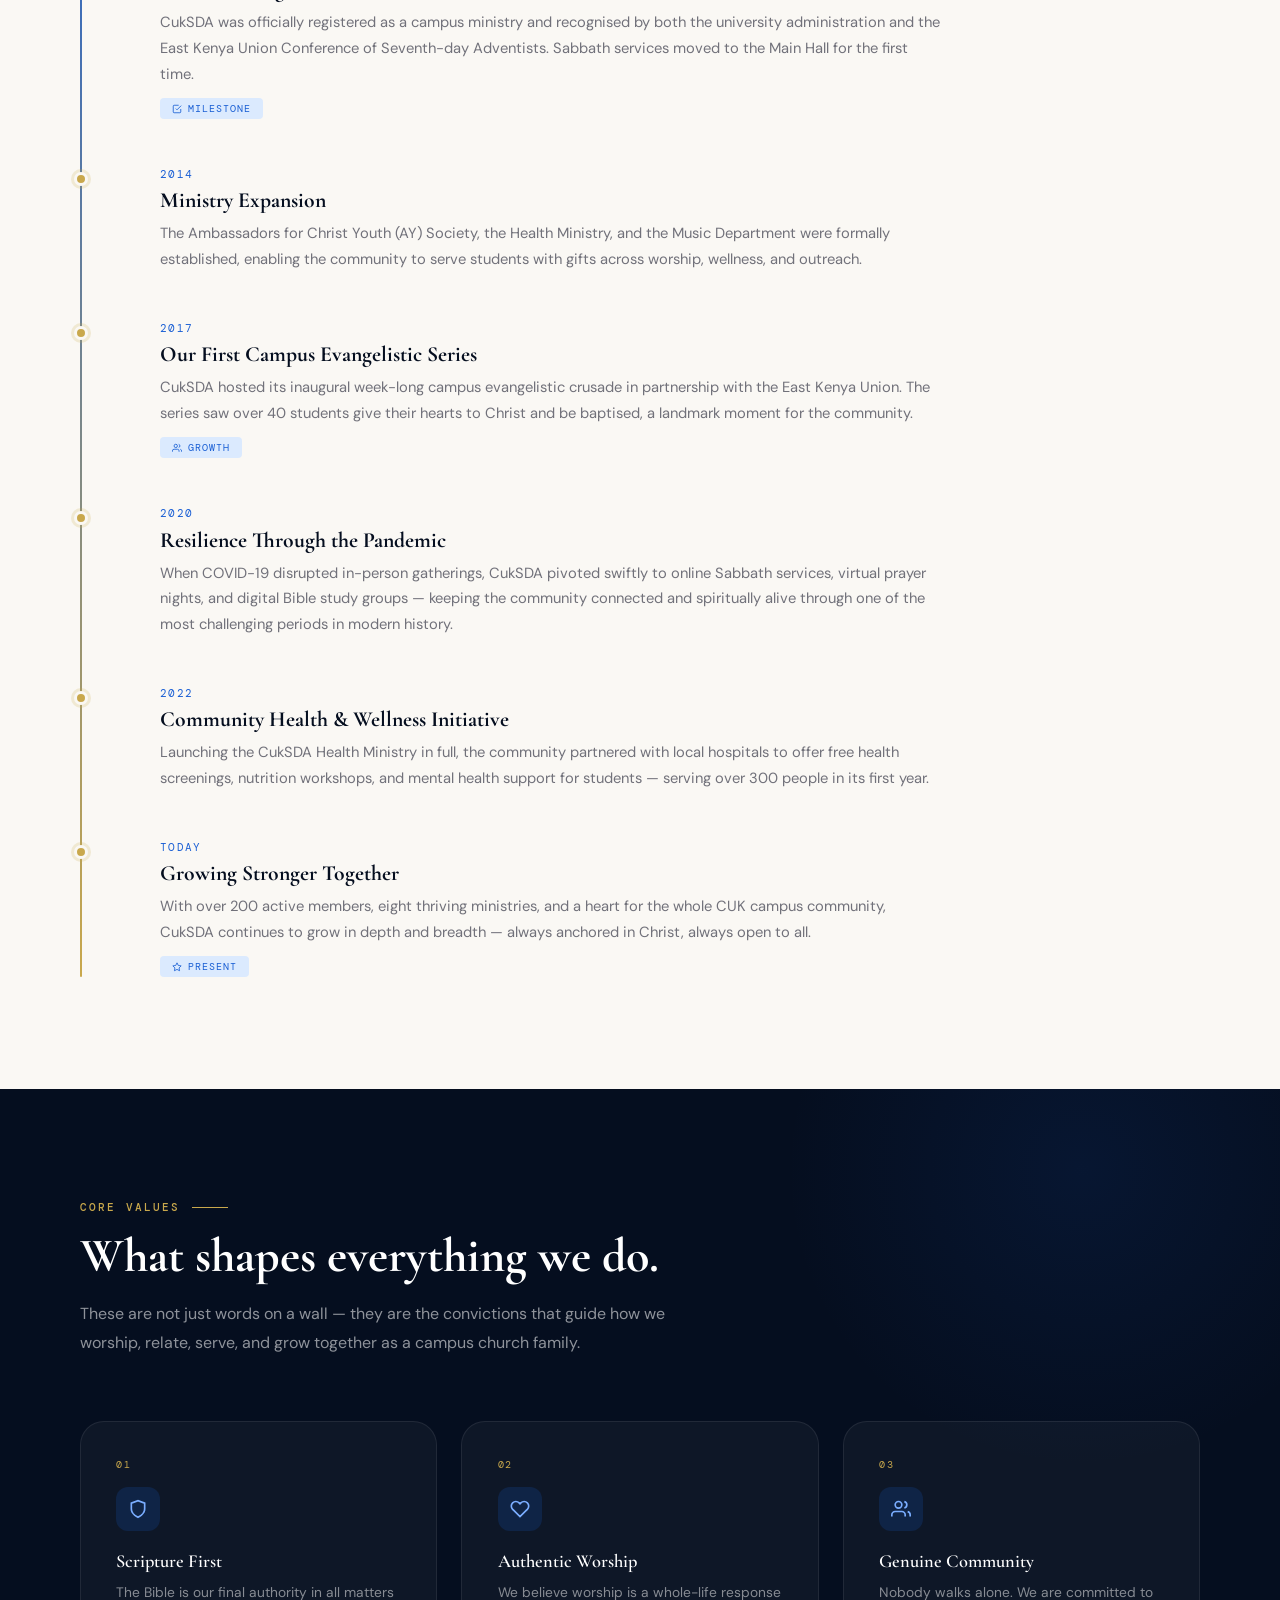
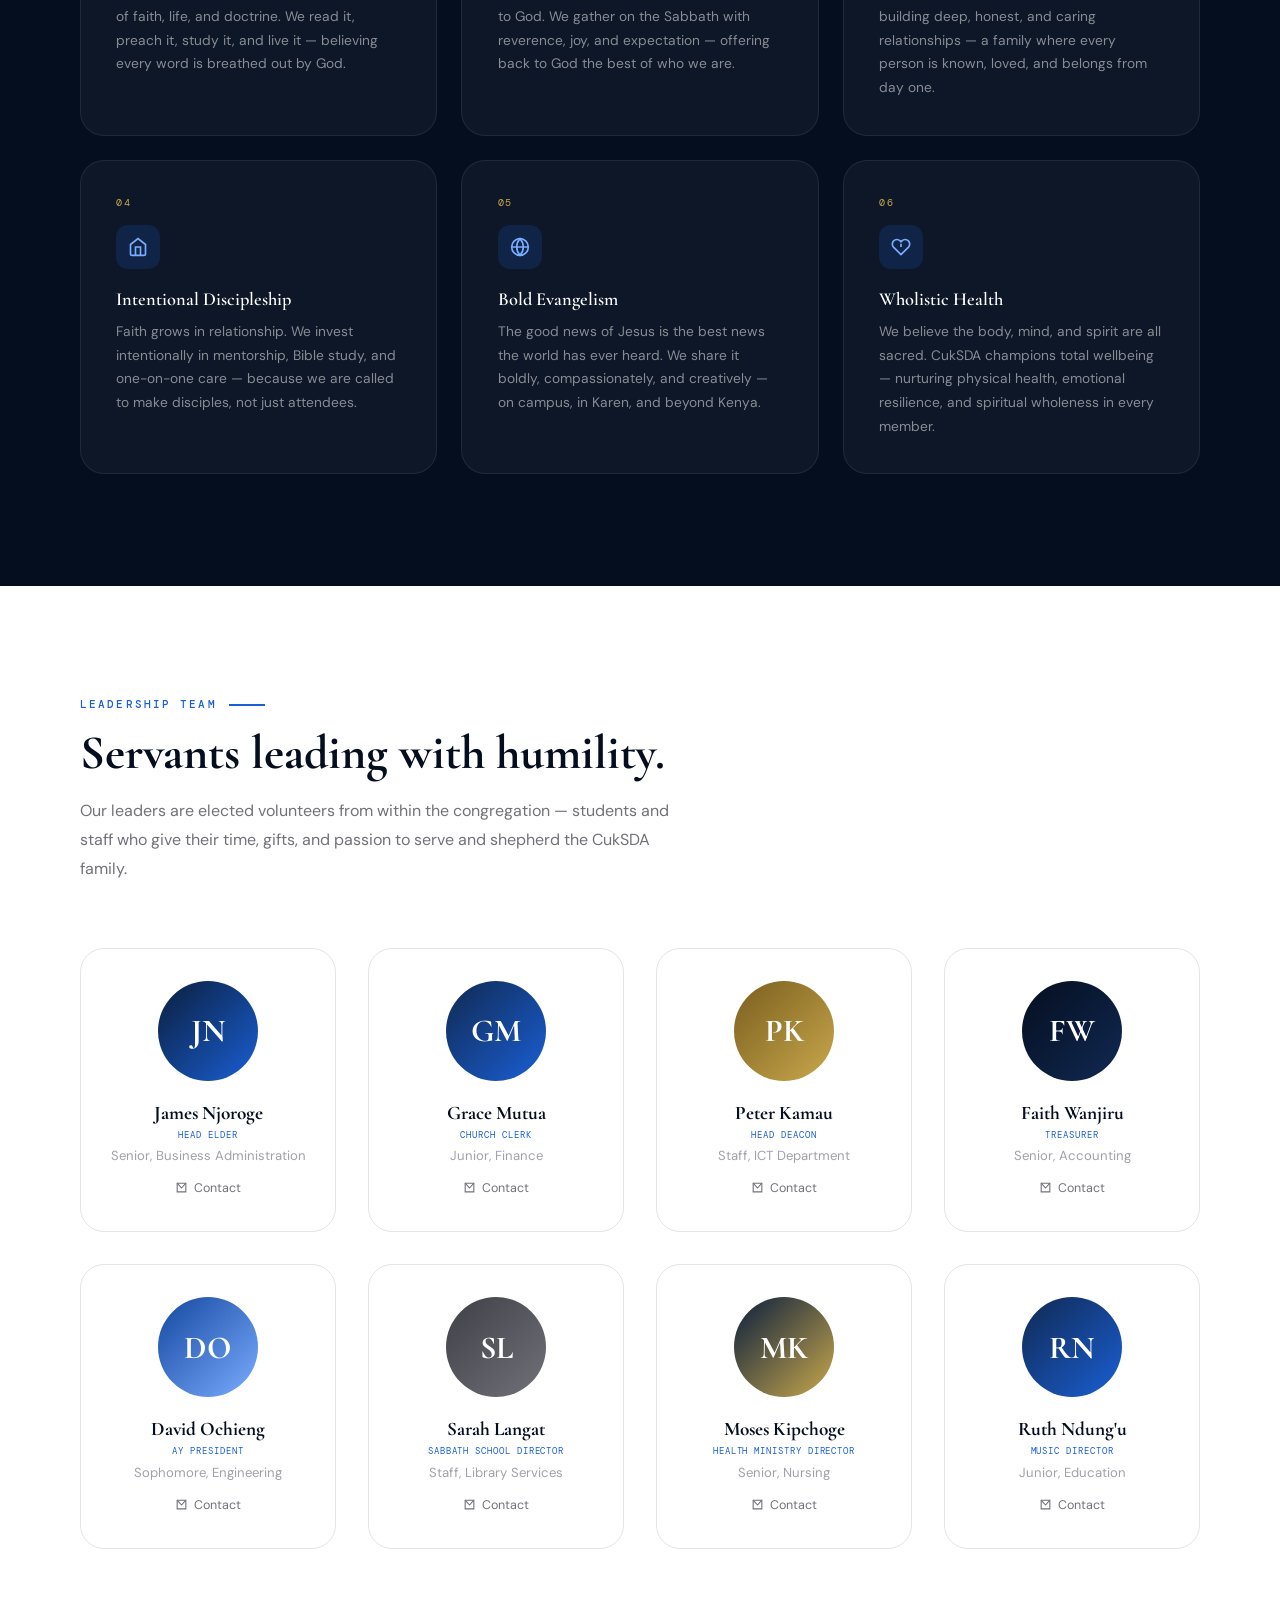
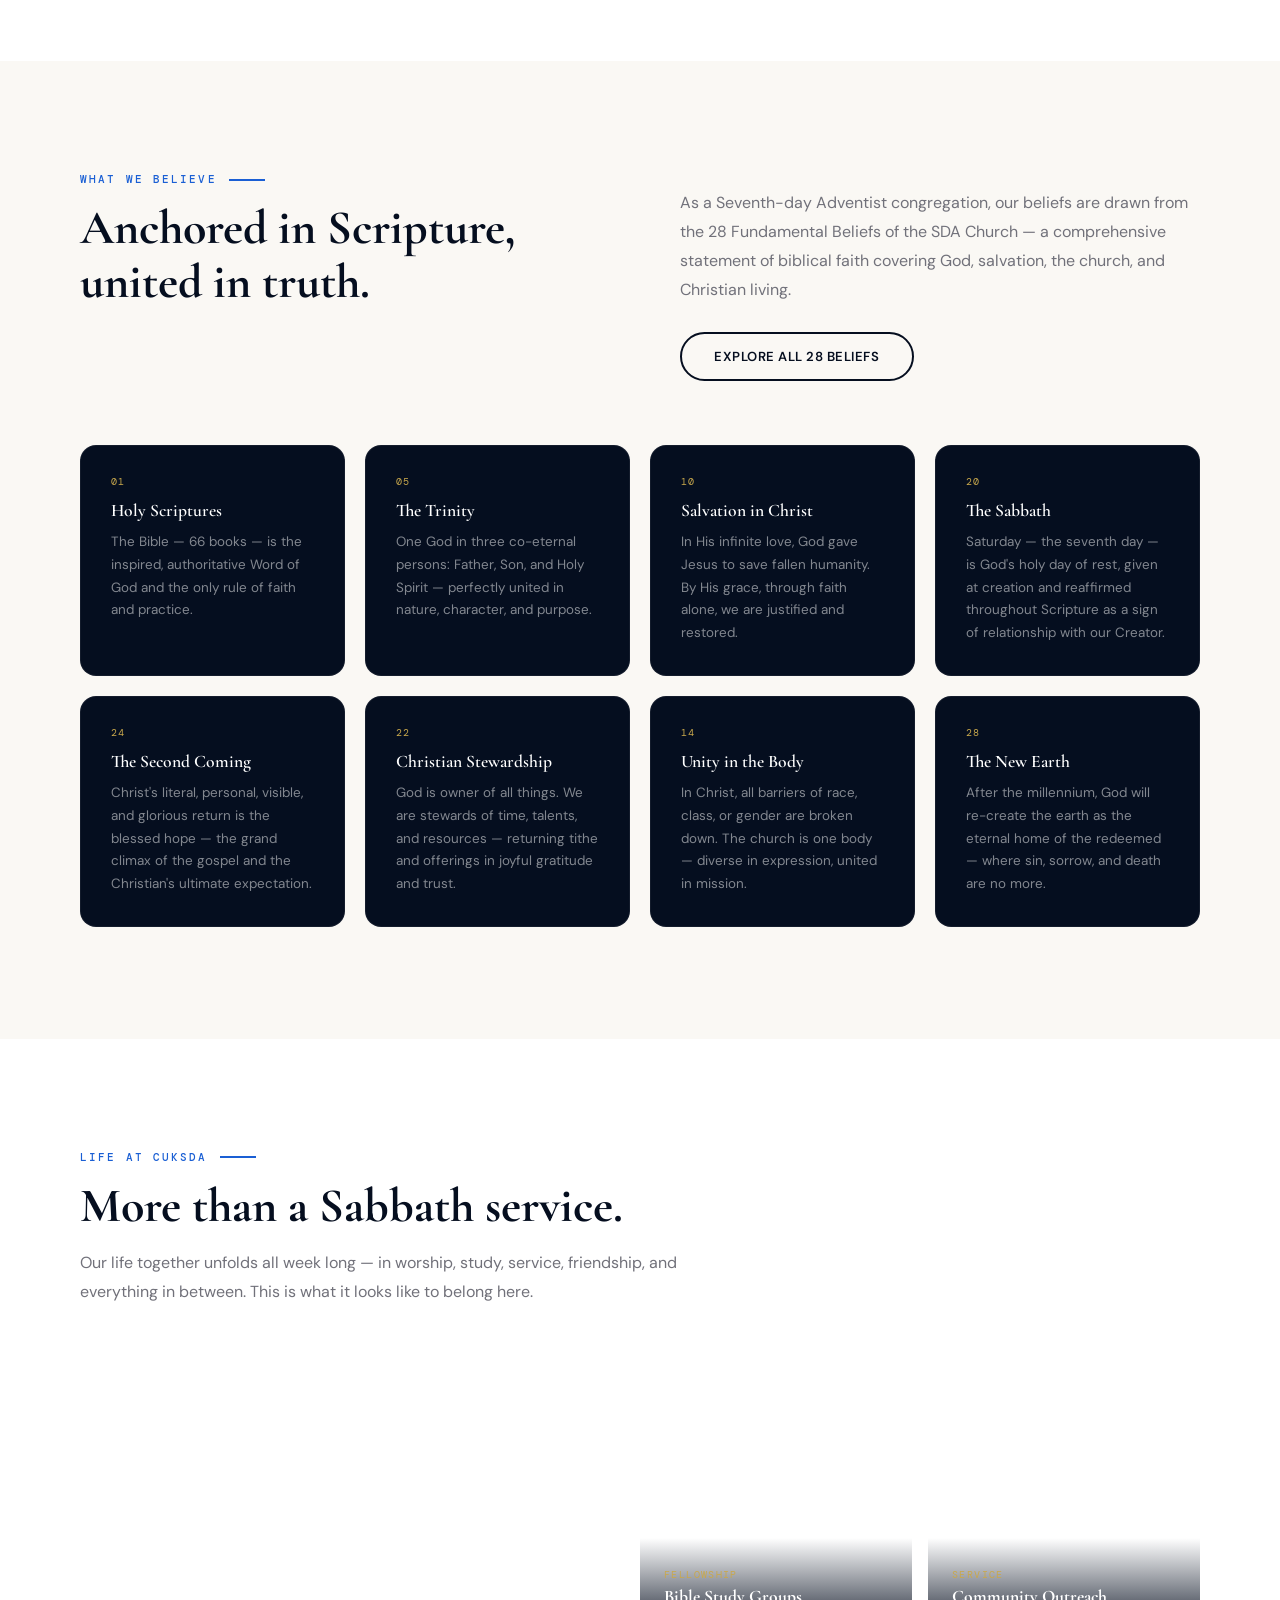
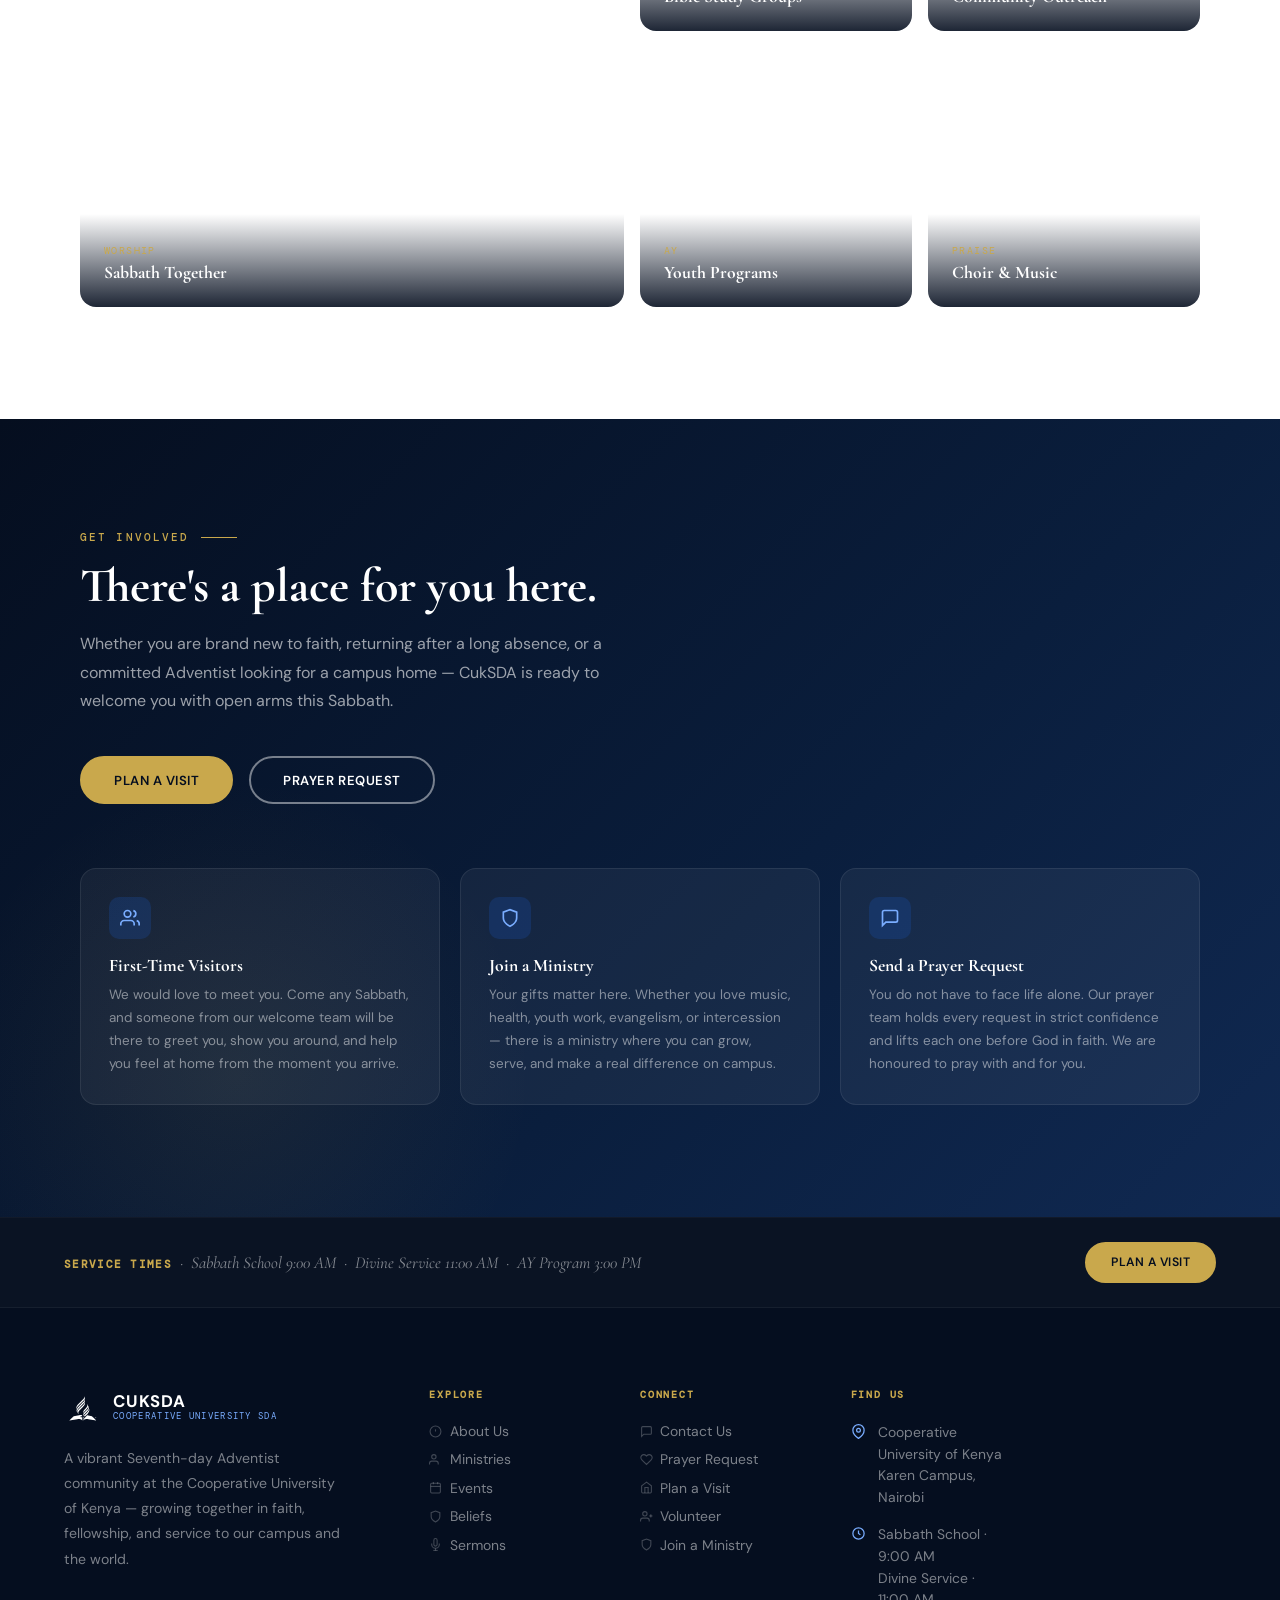
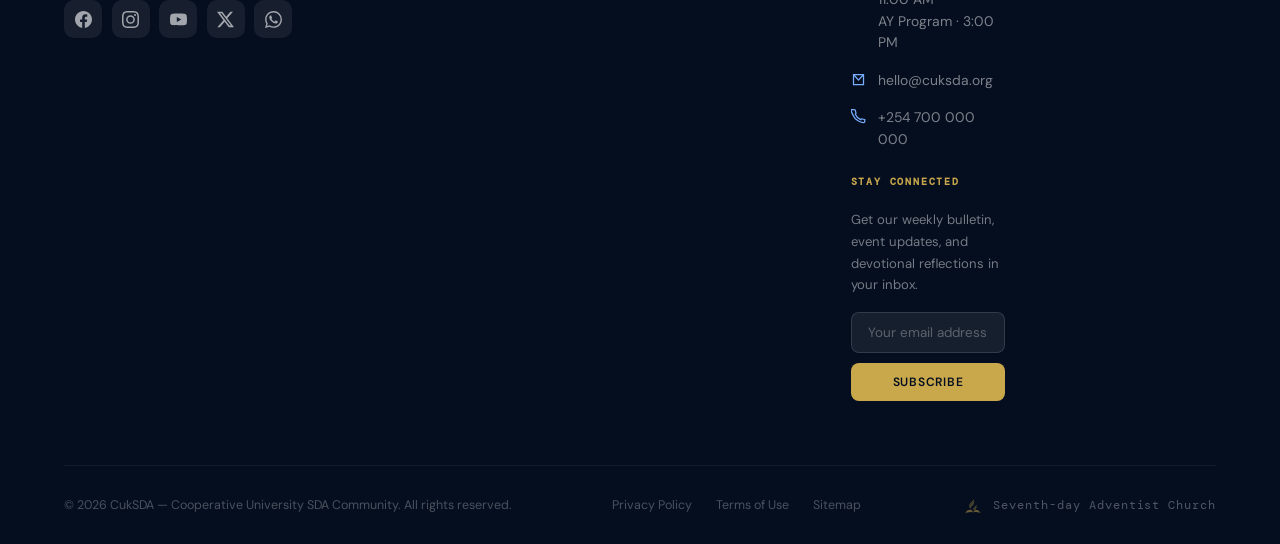
==== commit 6c50b715: "Update about.html" ====
--- a/about.html
+++ b/about.html
@@ -3,106 +3,1239 @@
 <head>
   <meta charset="UTF-8">
   <meta name="viewport" content="width=device-width, initial-scale=1">
-  <meta name="theme-color" content="#050e1f">
-  <title>About — CukSDA</title>
-  <meta name="description" content="Learn about the mission, history, and leadership of the Cooperative University SDA student community.">
-  <link rel="stylesheet" href="./style.css">
-  <script src="./script.js" defer></script>
+  <title>About Us — CukSDA · Cooperative University SDA Community</title>
+  <meta name="description" content="Learn who we are, our history, leadership, beliefs, and mission as the Seventh-day Adventist community at the Cooperative University of Kenya.">
+  <link rel="preconnect" href="https://fonts.googleapis.com">
+  <link rel="preconnect" href="https://fonts.gstatic.com" crossorigin>
+  <link href="https://fonts.googleapis.com/css2?family=Cormorant+Garamond:ital,wght@0,400;0,600;0,700;1,400;1,700&family=DM+Mono:wght@400;500&family=DM+Sans:wght@300;400;500;600;700&display=swap" rel="stylesheet">
+  <style>
+    /* ── RESET & ROOT ── */
+    *, *::before, *::after { box-sizing: border-box; margin: 0; padding: 0; }
+    html { scroll-behavior: smooth; font-size: 16px; }
+    body { font-family: 'DM Sans', sans-serif; color: #0f172a; background: #fff; overflow-x: hidden; -webkit-font-smoothing: antialiased; }
+    img { max-width: 100%; display: block; }
+    a { text-decoration: none; color: inherit; }
+
+    :root {
+      --navy: #050e1f;
+      --navy-mid: #0a1e3d;
+      --navy-soft: #102952;
+      --blue: #1a5fd4;
+      --blue-mid: #1448a0;
+      --blue-light: #7aadff;
+      --blue-pale: #dbeafe;
+      --gold: #c9a84c;
+      --gold-light: #e4c97a;
+      --gold-dim: #7a5e1e;
+      --cream: #faf8f4;
+      --cream-dark: #f0ece3;
+      --white: #ffffff;
+      --gray-100: #f4f4f5;
+      --gray-200: #e4e4e7;
+      --gray-400: #a1a1aa;
+      --gray-500: #71717a;
+      --gray-700: #3f3f46;
+      --text: #0f172a;
+      --radius-sm: 8px;
+      --radius-md: 16px;
+      --radius-lg: 24px;
+      --radius-xl: 40px;
+      --shadow-sm: 0 2px 12px rgba(0,0,0,0.06);
+      --shadow-md: 0 8px 32px rgba(0,0,0,0.10);
+      --shadow-lg: 0 20px 60px rgba(0,0,0,0.15);
+      --transition: all 0.3s cubic-bezier(0.4,0,0.2,1);
+    }
+
+    /* ── BUTTONS ── */
+    .btn {
+      display: inline-flex; align-items: center; gap: 0.5rem;
+      font-family: 'DM Sans', sans-serif; font-weight: 600; font-size: 0.82rem;
+      letter-spacing: 0.04em; text-transform: uppercase;
+      padding: 0.85rem 2rem; border-radius: var(--radius-xl);
+      border: 2px solid transparent; cursor: pointer; transition: var(--transition);
+    }
+    .btn svg { width: 16px; height: 16px; }
+    .btn-gold { background: var(--gold); color: var(--navy); border-color: var(--gold); }
+    .btn-gold:hover { background: var(--gold-light); border-color: var(--gold-light); transform: translateY(-1px); box-shadow: 0 8px 24px rgba(201,168,76,0.35); }
+    .btn-outline { background: transparent; color: var(--white); border-color: rgba(255,255,255,0.45); }
+    .btn-outline:hover { border-color: var(--white); background: rgba(255,255,255,0.1); }
+    .btn-outline-dark { background: transparent; color: var(--navy); border-color: var(--navy); }
+    .btn-outline-dark:hover { background: var(--navy); color: var(--white); }
+    .btn-primary { background: var(--blue); color: var(--white); border-color: var(--blue); }
+    .btn-primary:hover { background: var(--blue-mid); transform: translateY(-1px); box-shadow: 0 8px 24px rgba(26,95,212,0.35); }
+
+    /* ── HEADER ── */
+    header.site-header {
+      position: fixed; top: 0; left: 0; right: 0; z-index: 200;
+      height: 76px; display: flex; align-items: center; justify-content: space-between;
+      padding: 0 3rem;
+      background: linear-gradient(180deg,rgba(5,14,31,0.95) 0%,rgba(5,14,31,0.6) 100%);
+      transition: background 0.4s, box-shadow 0.4s;
+    }
+    header.site-header.scrolled {
+      background: rgba(5,14,31,0.97);
+      box-shadow: 0 1px 0 rgba(255,255,255,0.06), 0 4px 24px rgba(0,0,0,0.4);
+      backdrop-filter: blur(12px);
+    }
+    .logo-wrap { display: flex; align-items: center; gap: 0.7rem; }
+    /* Real Adventist logo replaces old hexagon icon */
+    .logo-icon-adventist { width: 42px; height: 42px; flex-shrink: 0; }
+    .logo-text { display: flex; flex-direction: column; line-height: 1.1; }
+    .logo-text .church-name { font-family: 'DM Sans', sans-serif; font-weight: 700; font-size: 1.05rem; color: var(--white); letter-spacing: 0.04em; text-transform: uppercase; }
+    .logo-text .church-sub { font-family: 'DM Mono', monospace; font-size: 0.58rem; color: var(--blue-light); letter-spacing: 0.14em; text-transform: uppercase; }
+
+    nav.primary-nav { display: flex; align-items: center; gap: 0.2rem; }
+    .nav-item { position: relative; }
+    .nav-item > a, .nav-item > button {
+      color: rgba(255,255,255,0.82); font-size: 0.8rem; font-weight: 500;
+      letter-spacing: 0.05em; text-transform: uppercase;
+      padding: 0.5rem 0.85rem; border-radius: 6px; transition: var(--transition);
+      display: flex; align-items: center; gap: 0.3rem;
+      background: none; border: none; cursor: pointer; font-family: inherit;
+    }
+    .nav-item > a:hover, .nav-item > a.active, .nav-item > button:hover { color: var(--white); background: rgba(255,255,255,0.09); }
+    .nav-item > a.active { position: relative; }
+    .nav-item > a.active::after {
+      content: ''; position: absolute; bottom: 2px; left: 50%;
+      transform: translateX(-50%); width: 16px; height: 2px; background: var(--gold); border-radius: 2px;
+    }
+    .nav-item .chevron { width: 12px; height: 12px; stroke: currentColor; fill: none; stroke-width: 2.5; transition: transform 0.2s ease; opacity: 0.6; }
+    .nav-item:hover .chevron { transform: rotate(180deg); opacity: 1; }
+
+    .dropdown {
+      position: absolute; top: calc(100% + 8px); left: 50%;
+      transform: translateX(-50%) translateY(-10px);
+      min-width: 220px; background: rgba(5,14,31,0.98);
+      backdrop-filter: blur(16px); border: 1px solid rgba(255,255,255,0.08);
+      border-radius: var(--radius-md); padding: 0.75rem 0;
+      opacity: 0; visibility: hidden; transition: all 0.25s cubic-bezier(0.4,0,0.2,1);
+      box-shadow: 0 20px 60px rgba(0,0,0,0.4); z-index: 300;
+    }
+    .dropdown::before {
+      content: ''; position: absolute; top: -6px; left: 50%;
+      transform: translateX(-50%) rotate(45deg); width: 12px; height: 12px;
+      background: rgba(5,14,31,0.98);
+      border-top: 1px solid rgba(255,255,255,0.08); border-left: 1px solid rgba(255,255,255,0.08);
+    }
+    .dropdown a { display: block; padding: 0.6rem 1.25rem; color: rgba(255,255,255,0.7); font-size: 0.82rem; font-weight: 400; transition: all 0.2s; white-space: nowrap; }
+    .dropdown a:hover { color: var(--white); background: rgba(255,255,255,0.06); padding-left: 1.5rem; }
+    .dropdown a.active { color: var(--gold); background: rgba(201,168,76,0.08); }
+    .dropdown-divider { height: 1px; background: rgba(255,255,255,0.08); margin: 0.5rem 0.75rem; }
+    .dropdown-label { padding: 0.3rem 1.25rem; font-family: 'DM Mono', monospace; font-size: 0.58rem; letter-spacing: 0.14em; text-transform: uppercase; color: var(--gold); pointer-events: none; }
+    .nav-item:hover .dropdown { opacity: 1; visibility: visible; transform: translateX(-50%) translateY(0); }
+
+    .menu-toggle { display: none; background: none; border: none; cursor: pointer; flex-direction: column; gap: 5px; padding: 8px; }
+    .menu-toggle span { display: block; width: 22px; height: 2px; background: var(--white); border-radius: 2px; transition: var(--transition); }
+
+    /* ── SECTION ATOMS ── */
+    .section-tag { font-family: 'DM Mono', monospace; font-weight: 500; font-size: 0.66rem; letter-spacing: 0.2em; text-transform: uppercase; color: var(--blue); display: flex; align-items: center; gap: 0.75rem; margin-bottom: 1rem; }
+    .section-tag::after { content: ''; width: 36px; height: 1.5px; background: currentColor; flex-shrink: 0; }
+    .section-title { font-family: 'Cormorant Garamond', serif; font-weight: 700; font-size: clamp(2rem, 4vw, 3rem); line-height: 1.12; color: var(--navy); }
+    .section-subtitle { color: var(--gray-500); font-size: 1rem; line-height: 1.8; max-width: 620px; margin-top: 1rem; font-weight: 400; }
+
+    /* ── PAGE HERO ── */
+    .page-hero {
+      position: relative; height: 58vh; min-height: 420px;
+      display: flex; align-items: flex-end; padding: 0 5rem 5rem; overflow: hidden;
+    }
+    .page-hero-bg {
+      position: absolute; inset: 0;
+      background:
+        linear-gradient(135deg, rgba(5,14,31,0.9) 0%, rgba(10,30,61,0.65) 55%, rgba(5,14,31,0.8) 100%),
+        url('https://images.unsplash.com/photo-1529156069898-49953e39b3ac?w=1920&q=80') center/cover no-repeat;
+      transform: scale(1.05); animation: heroZoom 22s ease-in-out infinite alternate;
+    }
+    @keyframes heroZoom { from { transform: scale(1.05); } to { transform: scale(1.0); } }
+    .page-hero-content { position: relative; z-index: 2; animation: fadeUp 0.9s ease forwards; }
+    @keyframes fadeUp { from { opacity: 0; transform: translateY(28px); } to { opacity: 1; transform: translateY(0); } }
+    .page-hero-tag { font-family: 'DM Mono', monospace; font-size: 0.68rem; letter-spacing: 0.2em; text-transform: uppercase; color: var(--gold); display: flex; align-items: center; gap: 0.6rem; margin-bottom: 1rem; }
+    .page-hero-tag::before { content: ''; width: 28px; height: 2px; background: var(--gold); }
+    .page-hero h1 { font-family: 'Cormorant Garamond', serif; font-weight: 700; font-size: clamp(2.6rem, 6vw, 4.5rem); color: var(--white); line-height: 1.06; }
+    .page-hero h1 em { font-style: italic; color: var(--gold-light); }
+    .page-hero p { color: rgba(255,255,255,0.72); font-size: 1rem; line-height: 1.75; max-width: 540px; margin-top: 1.25rem; font-weight: 300; }
+    .hero-crumbs { display: flex; align-items: center; gap: 0.5rem; font-family: 'DM Mono', monospace; font-size: 0.58rem; letter-spacing: 0.12em; text-transform: uppercase; color: rgba(255,255,255,0.38); margin-bottom: 1.5rem; }
+    .hero-crumbs a { color: rgba(255,255,255,0.5); transition: color 0.2s; }
+    .hero-crumbs a:hover { color: var(--gold); }
+    .hero-crumbs span { color: var(--gold); }
+
+    /* ── GOLD MISSION STRIP ── */
+    .mission-strip { background: var(--gold); padding: 0.9rem 4rem; display: flex; align-items: center; justify-content: center; }
+    .mission-strip p { font-family: 'Cormorant Garamond', serif; font-size: 1.05rem; font-style: italic; color: var(--navy); text-align: center; }
+
+    /* ── ANCHOR TABS ── */
+    .anchor-tabs { background: var(--white); border-bottom: 1px solid var(--gray-200); position: sticky; top: 76px; z-index: 100; }
+    .anchor-tabs-inner { display: flex; align-items: center; gap: 0; padding: 0 5rem; max-width: 1400px; margin: 0 auto; overflow-x: auto; scrollbar-width: none; }
+    .anchor-tabs-inner::-webkit-scrollbar { display: none; }
+    .anchor-tab { font-family: 'DM Mono', monospace; font-size: 0.62rem; letter-spacing: 0.14em; text-transform: uppercase; color: var(--gray-500); padding: 1rem 1.25rem; border-bottom: 2px solid transparent; white-space: nowrap; transition: all 0.2s; cursor: pointer; }
+    .anchor-tab:hover, .anchor-tab.active { color: var(--navy); border-bottom-color: var(--gold); }
+
+    /* ── WHO WE ARE ── */
+    .who-section { background: var(--cream); padding: 7rem 5rem; }
+    .who-grid { display: grid; grid-template-columns: 1fr 1fr; gap: 6rem; align-items: center; margin-top: 4rem; }
+    .who-copy p { color: var(--gray-500); line-height: 1.85; margin-bottom: 1.1rem; font-size: 0.97rem; }
+    .who-copy p:first-child { font-family: 'Cormorant Garamond', serif; font-size: 1.3rem; color: var(--navy); line-height: 1.6; font-weight: 400; }
+    .who-stats { display: grid; grid-template-columns: 1fr 1fr; gap: 1.25rem; margin-top: 2.5rem; }
+    .stat-box { background: var(--white); border-radius: var(--radius-md); padding: 1.5rem; border: 1px solid var(--gray-200); transition: var(--transition); }
+    .stat-box:hover { box-shadow: var(--shadow-md); transform: translateY(-2px); }
+    .stat-box .num { font-family: 'Cormorant Garamond', serif; font-size: 2.6rem; font-weight: 700; color: var(--navy); line-height: 1; }
+    .stat-box .num span { color: var(--blue); }
+    .stat-box .label { font-family: 'DM Mono', monospace; font-size: 0.6rem; letter-spacing: 0.14em; text-transform: uppercase; color: var(--gray-500); margin-top: 0.4rem; }
+    .who-image-grid { display: grid; grid-template-columns: 1fr 1fr; grid-template-rows: 210px 210px; gap: 1rem; }
+    .who-img { border-radius: var(--radius-md); overflow: hidden; background-size: cover; background-position: center; }
+    .who-img-1 { grid-row: 1 / 3; background-image: url('https://images.unsplash.com/photo-1517048676732-d65bc937f952?w=800&q=80'); }
+    .who-img-2 { background-image: url('https://images.unsplash.com/photo-1529156069898-49953e39b3ac?w=600&q=80'); }
+    .who-img-3 { background-image: url('https://images.unsplash.com/photo-1551632436-cbf8dd35adfa?w=600&q=80'); }
+
+    /* ── VISION MISSION VALUES ── */
+    .vmv-section { padding: 7rem 5rem; background: var(--white); }
+    .vmv-cards { display: grid; grid-template-columns: repeat(3, 1fr); gap: 2rem; margin-top: 4rem; }
+    .vmv-card { border-radius: var(--radius-lg); padding: 2.5rem; border: 1px solid var(--gray-200); position: relative; overflow: hidden; transition: var(--transition); }
+    .vmv-card::before { content: ''; position: absolute; top: 0; left: 0; right: 0; height: 3px; }
+    .vmv-card:nth-child(1)::before { background: var(--blue); }
+    .vmv-card:nth-child(2)::before { background: var(--gold); }
+    .vmv-card:nth-child(3)::before { background: linear-gradient(90deg, var(--blue), var(--gold)); }
+    .vmv-card:hover { box-shadow: var(--shadow-lg); transform: translateY(-4px); }
+    .vmv-icon { width: 52px; height: 52px; border-radius: 14px; display: flex; align-items: center; justify-content: center; margin-bottom: 1.5rem; }
+    .vmv-card:nth-child(1) .vmv-icon { background: var(--blue-pale); }
+    .vmv-card:nth-child(2) .vmv-icon { background: rgba(201,168,76,0.12); }
+    .vmv-card:nth-child(3) .vmv-icon { background: var(--cream-dark); }
+    .vmv-icon svg { width: 24px; height: 24px; stroke-width: 1.8; fill: none; }
+    .vmv-card:nth-child(1) .vmv-icon svg { stroke: var(--blue); }
+    .vmv-card:nth-child(2) .vmv-icon svg { stroke: var(--gold); }
+    .vmv-card:nth-child(3) .vmv-icon svg { stroke: var(--navy); }
+    .vmv-label { font-family: 'DM Mono', monospace; font-size: 0.6rem; letter-spacing: 0.2em; text-transform: uppercase; margin-bottom: 0.75rem; }
+    .vmv-card:nth-child(1) .vmv-label { color: var(--blue); }
+    .vmv-card:nth-child(2) .vmv-label { color: var(--gold); }
+    .vmv-card:nth-child(3) .vmv-label { color: var(--gray-500); }
+    .vmv-card h3 { font-family: 'Cormorant Garamond', serif; font-size: 1.4rem; color: var(--navy); margin-bottom: 0.85rem; line-height: 1.2; }
+    .vmv-card p { color: var(--gray-500); font-size: 0.9rem; line-height: 1.8; }
+
+    /* ── HISTORY TIMELINE ── */
+    .history-section { background: var(--cream); padding: 7rem 5rem; }
+    .history-inner { max-width: 860px; }
+    .timeline { position: relative; padding-left: 2.5rem; margin-top: 4rem; }
+    .timeline::before { content: ''; position: absolute; left: 0; top: 0; bottom: 0; width: 2px; background: linear-gradient(180deg, var(--blue) 0%, var(--gold) 100%); border-radius: 2px; }
+    .timeline-item { position: relative; padding-bottom: 3rem; padding-left: 2.5rem; }
+    .timeline-item:last-child { padding-bottom: 0; }
+    .tl-dot {
+      position: absolute; left: -2.5rem; top: 0.3rem;
+      width: 14px; height: 14px; border-radius: 50%;
+      background: var(--gold); border: 3px solid var(--cream);
+      transform: translateX(-6px);
+      box-shadow: 0 0 0 3px rgba(201,168,76,0.2);
+      transition: var(--transition);
+    }
+    .timeline-item:hover .tl-dot { transform: translateX(-6px) scale(1.3); box-shadow: 0 0 0 6px rgba(201,168,76,0.15); }
+    .timeline-year { font-family: 'DM Mono', monospace; font-size: 0.68rem; color: var(--blue); letter-spacing: 0.12em; text-transform: uppercase; margin-bottom: 0.4rem; }
+    .timeline-item h4 { font-family: 'Cormorant Garamond', serif; font-size: 1.35rem; color: var(--navy); margin-bottom: 0.5rem; }
+    .timeline-item p { color: var(--gray-500); font-size: 0.92rem; line-height: 1.75; }
+    .timeline-badge { display: inline-flex; align-items: center; gap: 0.4rem; font-family: 'DM Mono', monospace; font-size: 0.6rem; letter-spacing: 0.1em; text-transform: uppercase; background: var(--blue-pale); color: var(--blue); border-radius: 4px; padding: 0.25rem 0.75rem; margin-top: 0.65rem; }
+
+    /* ── CORE VALUES (PILLARS) ── */
+    .pillars-section { padding: 7rem 5rem; background: var(--navy); position: relative; overflow: hidden; }
+    .pillars-section::before { content: ''; position: absolute; top: -20%; right: -8%; width: 600px; height: 600px; border-radius: 50%; background: radial-gradient(circle, rgba(26,95,212,0.1) 0%, transparent 70%); pointer-events: none; }
+    .pillars-section .section-tag { color: var(--gold); }
+    .pillars-section .section-tag::after { background: var(--gold); }
+    .pillars-section .section-title { color: var(--white); }
+    .pillars-section .section-subtitle { color: rgba(255,255,255,0.55); }
+    .pillars-grid { display: grid; grid-template-columns: repeat(3, 1fr); gap: 1.5rem; margin-top: 4rem; }
+    .pillar-card {
+      background: rgba(255,255,255,0.04); border: 1px solid rgba(255,255,255,0.08);
+      border-radius: var(--radius-lg); padding: 2.2rem; transition: var(--transition);
+      position: relative; overflow: hidden;
+    }
+    .pillar-card::after { content: ''; position: absolute; bottom: 0; left: 0; right: 0; height: 2px; background: var(--gold); transform: scaleX(0); transition: transform 0.35s ease; }
+    .pillar-card:hover { background: rgba(255,255,255,0.07); border-color: rgba(201,168,76,0.25); transform: translateY(-4px); }
+    .pillar-card:hover::after { transform: scaleX(1); }
+    .pillar-num { font-family: 'DM Mono', monospace; font-size: 0.62rem; letter-spacing: 0.18em; color: var(--gold); margin-bottom: 1rem; }
+    .pillar-icon { width: 44px; height: 44px; background: rgba(26,95,212,0.18); border-radius: 12px; display: flex; align-items: center; justify-content: center; margin-bottom: 1.2rem; }
+    .pillar-icon svg { width: 20px; height: 20px; stroke: var(--blue-light); fill: none; stroke-width: 2; }
+    .pillar-card h4 { font-family: 'Cormorant Garamond', serif; font-size: 1.15rem; font-weight: 600; color: var(--white); margin-bottom: 0.6rem; }
+    .pillar-card p { color: rgba(255,255,255,0.5); font-size: 0.86rem; line-height: 1.72; }
+
+    /* ── LEADERSHIP TEAM ── */
+    .team-section { padding: 7rem 5rem; background: var(--white); }
+    .team-grid { display: grid; grid-template-columns: repeat(auto-fill, minmax(230px, 1fr)); gap: 2rem; margin-top: 4rem; }
+    .team-card { text-align: center; padding: 2rem 1.5rem; border-radius: var(--radius-lg); border: 1px solid var(--gray-200); transition: var(--transition); }
+    .team-card:hover { box-shadow: var(--shadow-md); transform: translateY(-4px); border-color: transparent; }
+    .team-avatar {
+      width: 100px; height: 100px; border-radius: 50%;
+      margin: 0 auto 1.25rem;
+      display: flex; align-items: center; justify-content: center;
+      font-family: 'Cormorant Garamond', serif; font-size: 2rem; font-weight: 700; color: var(--white);
+    }
+    .team-avatar.a1 { background: linear-gradient(135deg, #0a1e3d, #1a5fd4); }
+    .team-avatar.a2 { background: linear-gradient(135deg, #102952, #1a5fd4); }
+    .team-avatar.a3 { background: linear-gradient(135deg, #7a5e1e, #c9a84c); }
+    .team-avatar.a4 { background: linear-gradient(135deg, #050e1f, #102952); }
+    .team-avatar.a5 { background: linear-gradient(135deg, #1448a0, #7aadff); }
+    .team-avatar.a6 { background: linear-gradient(135deg, #3f3f46, #71717a); }
+    .team-avatar.a7 { background: linear-gradient(135deg, #0a1e3d, #c9a84c); }
+    .team-avatar.a8 { background: linear-gradient(135deg, #102952, #1a5fd4); }
+    .team-card h4 { font-family: 'Cormorant Garamond', serif; font-size: 1.2rem; color: var(--navy); margin-bottom: 0.25rem; }
+    .team-role { font-family: 'DM Mono', monospace; font-size: 0.58rem; color: var(--blue); text-transform: uppercase; letter-spacing: 0.1em; }
+    .team-dept { font-size: 0.82rem; color: var(--gray-400); margin-top: 0.4rem; }
+    .team-email { display: inline-flex; align-items: center; gap: 0.35rem; margin-top: 1rem; font-size: 0.78rem; color: var(--gray-500); transition: color 0.2s; }
+    .team-email:hover { color: var(--blue); }
+    .team-email svg { width: 13px; height: 13px; stroke: currentColor; fill: none; stroke-width: 2; }
+
+    /* ── BELIEFS OVERVIEW ── */
+    .beliefs-section { padding: 7rem 5rem; background: var(--cream); }
+    .beliefs-intro { display: grid; grid-template-columns: 1fr 1fr; gap: 5rem; align-items: start; margin-bottom: 4rem; }
+    .beliefs-grid { display: grid; grid-template-columns: repeat(4, 1fr); gap: 1.25rem; }
+    .belief-tile {
+      background: var(--navy); border-radius: var(--radius-md); padding: 1.85rem;
+      border: 1px solid rgba(255,255,255,0.06); transition: var(--transition);
+    }
+    .belief-tile:hover { background: rgba(10,30,61,0.95); border-color: rgba(201,168,76,0.3); transform: translateY(-3px); }
+    .belief-num { font-family: 'DM Mono', monospace; font-size: 0.62rem; letter-spacing: 0.18em; color: var(--gold); margin-bottom: 0.75rem; }
+    .belief-tile h4 { font-family: 'Cormorant Garamond', serif; font-size: 1.1rem; font-weight: 600; color: var(--white); margin-bottom: 0.6rem; }
+    .belief-tile p { color: rgba(255,255,255,0.5); font-size: 0.84rem; line-height: 1.7; }
+
+    /* ── CAMPUS LIFE ── */
+    .campus-section { padding: 7rem 5rem; background: var(--white); }
+    .campus-photos { display: grid; grid-template-columns: 2fr 1fr 1fr; grid-template-rows: 260px 260px; gap: 1rem; margin-top: 4rem; }
+    .campus-photo { border-radius: var(--radius-md); overflow: hidden; background-size: cover; background-position: center; position: relative; transition: transform 0.4s ease; }
+    .campus-photo:hover { transform: scale(1.02); }
+    .campus-photo.span-col { grid-row: 1 / 3; background-image: url('https://images.unsplash.com/photo-1517048676732-d65bc937f952?w=800&q=80'); }
+    .campus-photo.p2 { background-image: url('https://images.unsplash.com/photo-1529156069898-49953e39b3ac?w=600&q=80'); }
+    .campus-photo.p3 { background-image: url('https://images.unsplash.com/photo-1544531586-fde5298cdd40?w=600&q=80'); }
+    .campus-photo.p4 { background-image: url('https://images.unsplash.com/photo-1523580494863-6f3031224c94?w=600&q=80'); }
+    .campus-photo.p5 { background-image: url('https://images.unsplash.com/photo-1516062423079-7ca13cdc7f5a?w=600&q=80'); }
+    .campus-photo-overlay { position: absolute; bottom: 0; left: 0; right: 0; padding: 1.5rem; background: linear-gradient(0deg, rgba(5,14,31,0.9) 0%, transparent 100%); color: var(--white); }
+    .campus-photo-overlay span { font-family: 'DM Mono', monospace; font-size: 0.62rem; letter-spacing: 0.14em; text-transform: uppercase; color: var(--gold); }
+    .campus-photo-overlay h5 { font-family: 'Cormorant Garamond', serif; font-size: 1.1rem; margin-top: 0.2rem; }
+
+    /* ── JOIN CTA ── */
+    .cta-section {
+      background: linear-gradient(135deg, var(--navy) 0%, var(--navy-mid) 60%, var(--navy-soft) 100%);
+      padding: 7rem 5rem; position: relative; overflow: hidden;
+    }
+    .cta-section::before { content: ''; position: absolute; bottom: -20%; left: -5%; width: 600px; height: 600px; border-radius: 50%; background: radial-gradient(circle, rgba(201,168,76,0.08) 0%, transparent 70%); pointer-events: none; }
+    .cta-inner { max-width: 720px; position: relative; z-index: 1; }
+    .cta-section .section-tag { color: var(--gold); }
+    .cta-section .section-tag::after { background: var(--gold); }
+    .cta-section .section-title { color: var(--white); }
+    .cta-section .section-subtitle { color: rgba(255,255,255,0.6); max-width: 560px; }
+    .cta-actions { display: flex; gap: 1rem; flex-wrap: wrap; margin-top: 2.5rem; }
+    .cta-cards { display: grid; grid-template-columns: repeat(3, 1fr); gap: 1.25rem; margin-top: 4rem; }
+    .cta-card { background: rgba(255,255,255,0.05); border: 1px solid rgba(255,255,255,0.08); border-radius: var(--radius-md); padding: 1.75rem; transition: var(--transition); }
+    .cta-card:hover { background: rgba(255,255,255,0.09); border-color: rgba(201,168,76,0.2); }
+    .cta-card-icon { width: 42px; height: 42px; background: rgba(26,95,212,0.2); border-radius: 10px; display: flex; align-items: center; justify-content: center; margin-bottom: 1rem; }
+    .cta-card-icon svg { width: 20px; height: 20px; stroke: var(--blue-light); fill: none; stroke-width: 2; }
+    .cta-card h4 { font-family: 'Cormorant Garamond', serif; font-size: 1.1rem; color: var(--white); margin-bottom: 0.5rem; }
+    .cta-card p { color: rgba(255,255,255,0.48); font-size: 0.84rem; line-height: 1.7; }
+
+    /* ── FOOTER ── */
+    footer.site-footer { background: var(--navy); color: var(--white); border-top: 1px solid rgba(255,255,255,0.05); }
+    .footer-top { background: rgba(255,255,255,0.02); border-bottom: 1px solid rgba(255,255,255,0.05); padding: 1.5rem 4rem; display: flex; align-items: center; justify-content: space-between; max-width: 1400px; margin: 0 auto; flex-wrap: wrap; gap: 1rem; }
+    .footer-top-text { font-family: 'Cormorant Garamond', serif; font-style: italic; font-size: 1.05rem; color: rgba(255,255,255,0.5); }
+    .footer-top-text strong { color: var(--gold); font-style: normal; font-family: 'DM Mono', monospace; font-size: 0.68rem; letter-spacing: 0.12em; text-transform: uppercase; }
+    .footer-inner { display: grid; grid-template-columns: 2fr 1fr 1fr 1fr 1fr; gap: 3.5rem; padding: 5rem 4rem 4rem; max-width: 1400px; margin: 0 auto; }
+    .footer-brand p { color: rgba(255,255,255,0.48); font-size: 0.88rem; line-height: 1.8; margin-top: 1.25rem; max-width: 280px; }
+    /* Real Adventist logo in footer */
+    .footer-logo-icon { width: 38px; height: 38px; flex-shrink: 0; }
+    .footer-socials { display: flex; gap: 0.6rem; margin-top: 1.75rem; }
+    .social-btn {
+      width: 38px; height: 38px; background: rgba(255,255,255,0.07); border-radius: 10px;
+      display: flex; align-items: center; justify-content: center; transition: var(--transition);
+      color: rgba(255,255,255,0.6);
+    }
+    .social-btn:hover { background: var(--blue); color: var(--white); transform: translateY(-2px); }
+    .social-btn svg { width: 17px; height: 17px; fill: currentColor; }
+    /* Individual social colors on hover */
+    .social-fb:hover { background: #1877f2; }
+    .social-ig:hover { background: linear-gradient(135deg, #833ab4, #fd1d1d, #fcb045); }
+    .social-yt:hover { background: #ff0000; }
+    .social-tw:hover { background: #000000; }
+    .social-wa:hover { background: #25d366; }
+
+    .footer-col h5 { font-family: 'DM Mono', monospace; font-size: 0.62rem; letter-spacing: 0.18em; text-transform: uppercase; color: var(--gold); margin-bottom: 1.35rem; }
+    .footer-col ul { list-style: none; }
+    .footer-col ul li { margin-bottom: 0.65rem; }
+    .footer-col ul li a { color: rgba(255,255,255,0.48); font-size: 0.87rem; transition: color 0.2s; display: flex; align-items: center; gap: 0.45rem; }
+    .footer-col ul li a:hover { color: var(--white); }
+    .footer-col ul li a svg { width: 13px; height: 13px; stroke: currentColor; fill: none; stroke-width: 2; opacity: 0.5; flex-shrink: 0; }
+    .footer-contact-item { display: flex; align-items: flex-start; gap: 0.75rem; margin-bottom: 1rem; color: rgba(255,255,255,0.48); font-size: 0.87rem; line-height: 1.55; }
+    .footer-contact-item svg { width: 15px; height: 15px; stroke: var(--blue-light); fill: none; stroke-width: 2; margin-top: 2px; flex-shrink: 0; }
+    .footer-contact-item a { color: rgba(255,255,255,0.48); transition: color 0.2s; }
+    .footer-contact-item a:hover { color: var(--white); }
+
+    .footer-newsletter { margin-top: 1.5rem; }
+    .footer-newsletter p { color: rgba(255,255,255,0.45); font-size: 0.82rem; line-height: 1.65; margin-bottom: 1rem; }
+    .newsletter-form { display: flex; flex-direction: column; gap: 0.6rem; }
+    .newsletter-form input {
+      background: rgba(255,255,255,0.07); border: 1px solid rgba(255,255,255,0.12);
+      border-radius: var(--radius-sm); color: var(--white); font-family: 'DM Sans', sans-serif;
+      font-size: 0.84rem; padding: 0.7rem 1rem; outline: none; transition: border-color 0.2s; width: 100%;
+    }
+    .newsletter-form input:focus { border-color: var(--blue-light); }
+    .newsletter-form input::placeholder { color: rgba(255,255,255,0.3); }
+    .newsletter-form button {
+      background: var(--gold); color: var(--navy); border: none; border-radius: var(--radius-sm);
+      font-family: 'DM Sans', sans-serif; font-weight: 600; font-size: 0.75rem; letter-spacing: 0.06em;
+      text-transform: uppercase; padding: 0.7rem 1rem; cursor: pointer; transition: var(--transition);
+    }
+    .newsletter-form button:hover { background: var(--gold-light); }
+
+    .footer-divider { border: none; border-top: 1px solid rgba(255,255,255,0.06); margin: 0 4rem; }
+    .footer-bottom {
+      padding: 1.75rem 4rem; display: flex; align-items: center; justify-content: space-between;
+      max-width: 1400px; margin: 0 auto; flex-wrap: wrap; gap: 1rem;
+    }
+    .footer-bottom p { color: rgba(255,255,255,0.28); font-size: 0.78rem; }
+    .footer-bottom-links { display: flex; gap: 1.5rem; }
+    .footer-bottom-links a { color: rgba(255,255,255,0.28); font-size: 0.78rem; transition: color 0.2s; }
+    .footer-bottom-links a:hover { color: rgba(255,255,255,0.6); }
+    .sda-badge { display: flex; align-items: center; gap: 0.6rem; color: rgba(255,255,255,0.3); font-size: 0.74rem; font-family: 'DM Mono', monospace; letter-spacing: 0.08em; }
+    /* Official Adventist logo in badge */
+    .sda-badge-logo { width: 22px; height: 22px; opacity: 0.5; }
+
+    /* ── RESPONSIVE ── */
+    @media (max-width: 1200px) {
+      .footer-inner { grid-template-columns: 1fr 1fr 1fr; gap: 2.5rem; }
+      .beliefs-grid { grid-template-columns: repeat(2, 1fr); }
+    }
+    @media (max-width: 1024px) {
+      .page-hero { padding: 0 3rem 4rem; }
+      .who-section, .vmv-section, .history-section, .pillars-section, .team-section, .beliefs-section, .campus-section, .cta-section { padding: 5rem 3rem; }
+      .who-grid { grid-template-columns: 1fr; gap: 3rem; }
+      .who-image-grid { order: -1; }
+      .vmv-cards { grid-template-columns: 1fr 1fr; }
+      .pillars-grid { grid-template-columns: 1fr 1fr; }
+      .beliefs-intro { grid-template-columns: 1fr; gap: 2rem; }
+      .campus-photos { grid-template-columns: 1fr 1fr; grid-template-rows: auto; }
+      .campus-photo.span-col { grid-row: auto; }
+      .cta-cards { grid-template-columns: 1fr 1fr; }
+      .footer-inner { grid-template-columns: 1fr 1fr; gap: 2.5rem; padding: 4rem 3rem 3rem; }
+      .footer-top { padding: 1.5rem 3rem; }
+      .footer-divider { margin: 0 3rem; }
+      .footer-bottom { padding: 1.5rem 3rem; }
+    }
+    @media (max-width: 768px) {
+      header.site-header { padding: 0 1.5rem; }
+      .menu-toggle { display: flex; }
+      nav.primary-nav {
+        position: fixed; top: 76px; left: 0; right: 0;
+        background: rgba(5,14,31,0.98); backdrop-filter: blur(16px);
+        flex-direction: column; padding: 1.5rem; gap: 0.4rem;
+        transform: translateY(-110%); transition: transform 0.4s cubic-bezier(0.4,0,0.2,1);
+        border-bottom: 1px solid rgba(255,255,255,0.06);
+        overflow-y: auto; max-height: calc(100vh - 76px);
+      }
+      nav.primary-nav.open { transform: translateY(0); }
+      .nav-item { width: 100%; }
+      .nav-item > a, .nav-item > button { width: 100%; padding: 0.75rem 1rem; }
+      .nav-item .chevron { display: none; }
+      .dropdown {
+        position: static; transform: none; opacity: 1; visibility: visible;
+        display: none; background: rgba(255,255,255,0.03); border: none;
+        box-shadow: none; min-width: auto; padding: 0.5rem 0 0.5rem 1rem; margin-top: 0.25rem;
+      }
+      .dropdown::before { display: none; }
+      .dropdown a { padding: 0.5rem 1rem; font-size: 0.85rem; }
+      .nav-item.open .dropdown { display: block; }
+
+      .page-hero { padding: 0 1.5rem 3rem; min-height: 360px; }
+      .anchor-tabs-inner { padding: 0 1.5rem; }
+      .who-section, .vmv-section, .history-section, .pillars-section, .team-section, .beliefs-section, .campus-section, .cta-section { padding: 4rem 1.5rem; }
+      .mission-strip { padding: 0.9rem 1.5rem; }
+      .vmv-cards { grid-template-columns: 1fr; }
+      .pillars-grid { grid-template-columns: 1fr; }
+      .beliefs-grid { grid-template-columns: 1fr 1fr; }
+      .campus-photos { grid-template-columns: 1fr 1fr; }
+      .campus-photo { height: 200px; }
+      .cta-cards { grid-template-columns: 1fr; }
+      .who-stats { grid-template-columns: 1fr 1fr; }
+      .team-grid { grid-template-columns: 1fr 1fr; }
+      .footer-inner { grid-template-columns: 1fr; gap: 2rem; padding: 3rem 1.5rem 2rem; }
+      .footer-top, .footer-bottom { padding: 1.25rem 1.5rem; }
+      .footer-divider { margin: 0 1.5rem; }
+      .footer-bottom { flex-direction: column; align-items: flex-start; gap: 0.75rem; }
+      .footer-bottom-links { flex-wrap: wrap; gap: 1rem; }
+    }
+  </style>
 </head>
 <body>
-  <header class="site-header">
+
+  <!-- ════════════════════ HEADER ════════════════════ -->
+  <header class="site-header" id="site-header">
     <a class="logo-wrap" href="./index.html">
-      <svg class="logo-icon" viewBox="0 0 32 32" aria-hidden="true"><path d="M16 2L4 9v14l12 7 12-7V9L16 2zm0 4.6l8 4.7v9.4l-8 4.7-8-4.7v-9.4l8-4.7zM16 11l-5 3v6l5 3 5-3v-6l-5-3z"></path></svg>
-      <div class="logo-text"><span class="church-name">CukSDA</span><span class="church-sub">Cooperative University SDA</span></div>
+      <!-- Official Seventh-day Adventist church symbol (white) -->
+      <svg class="logo-icon-adventist" xmlns="http://www.w3.org/2000/svg" viewBox="0 0 210 210" aria-hidden="true">
+        <g fill="none" fill-rule="evenodd">
+          <path fill="#FFFFFF" d="M106.924 171.313c0 .54.62.543.731 0 .824-3.998 2.075-6.663 4.03-9.25l-4.397.003c-.201 0-.364.162-.364.363v8.884zm31.611-55.503c.05 5.78-1.61 10.747-12.15 21.297l-8.336 8.338c-3.794 3.797-7.205 7.264-9.222 10.73h8.233l.974-.975 11.96-11.984c9.96-9.97 11.349-20.516 9.223-27.395-.181-.584-.687-.623-.682-.01zm-10.496 35.265l-9.99 10.008c-6.047 6.053-11.125 11.269-11.125 16.973l.006 1.588c0 .43.536.499.7.048 1.868-5.107 8.106-10.557 19.548-8.625 0 0 49.849 8.622 50.267 8.659.487.043.728-.437.414-.81-.189-.225-23.2-23.258-23.2-23.258l-26.62-4.583zm-36.062 10.988a.364.364 0 0 1-.364-.364v-5.163c0-.202.163-.364.364-.364l8.724.002c.201 0 .364-.163.364-.364-.023-4.637-3.515-7.788-17.508-5.35l-30.215 5.198s-23.012 23.033-23.2 23.258c-.315.373-.074.853.413.81.42-.037 50.267-8.66 50.267-8.66 11.443-1.931 17.681 3.52 19.548 8.626.164.45.701.383.701-.048l.001-17.218c0-.2-.163-.363-.364-.363h-8.731zm-13.928-72.16c-9.96 9.969-11.349 20.516-9.222 27.395.18.584.686.623.68.01-.05-5.78 1.612-10.746 12.151-21.296l22.721-22.735c6.047-6.054 11.125-11.27 11.125-16.973v-8.897c0-.542-.62-.544-.732 0-1.494 7.26-4.395 10.125-10.378 16.113L78.05 89.902zm37.477-26.933c0-.54-.62-.543-.732 0-1.494 7.261-4.388 10.17-10.37 16.16L80.56 102.993c-11.58 11.592-13.584 22.81-7.694 30.02.393.481.815.192.56-.388-3.895-8.819 5.443-18.17 9.889-22.62L104.401 88.9c6.047-6.053 11.125-11.269 11.125-16.973V62.97zm-34.311 55.008c-11.581 11.592-6.256 22.787.5 25.87.592.27.828-.211.374-.603-5.416-4.699-3.772-12.6 3.04-19.418l19.248-19.267c6.047-6.053 11.124-11.268 11.124-16.972v-8.896c0-.54-.62-.543-.73 0-1.495 7.259-4.39 10.112-10.373 16.1l-23.183 23.186zm25.688 37.771c0 .541.62.543.73 0 1.496-7.259 4.39-10.17 10.372-16.158l9.479-9.468c11.58-11.59 13.583-22.809 7.693-30.018-.393-.481-.815-.193-.558.387 3.893 8.819-5.444 18.169-9.89 22.62l-6.701 6.709c-6.048 6.052-11.125 11.267-11.125 16.971v8.957zm11.128-31.822c-5.983 5.988-8.879 8.841-10.373 16.101-.112.544-.731.542-.731 0v-8.896c0-5.703 5.077-10.92 11.125-16.972l4.862-4.868c6.813-6.82 8.457-14.719 3.04-19.418-.453-.392-.217-.874.376-.603 6.755 3.082 12.08 14.277.498 25.87l-8.797 8.786zM174.395 163.348c.496 0 .792-.277.792-.678 0-.447-.248-.64-.801-.64h-.468v1.318h.477zm-1.2-1.927h1.22c1.039 0 1.506.41 1.506 1.231 0 .6-.363.934-.744 1.087l1.107 1.85h-.82l-.955-1.65h-.59v1.65h-.725v-4.168zm4.262 2.079c0-1.65-1.231-2.995-2.957-2.995-1.726 0-2.966 1.25-2.966 2.995 0 1.65 1.24 2.995 2.966 2.995 1.632 0 2.957-1.25 2.957-2.995zm-6.457 0c0-2.03 1.47-3.5 3.5-3.5 1.936 0 3.5 1.47 3.5 3.5 0 2.032-1.468 3.5-3.5 3.5-2.03 0-3.5-1.468-3.5-3.5z"/>
+        </g>
+      </svg>
+      <div class="logo-text">
+        <span class="church-name">CukSDA</span>
+        <span class="church-sub">Cooperative University SDA</span>
+      </div>
     </a>
-    <nav class="primary-nav">
+
+    <nav class="primary-nav" id="primary-nav">
       <div class="nav-item"><a href="./index.html">Home</a></div>
-      <div class="nav-item"><a class="active" href="./about.html" aria-current="page">About</a></div>
-      <div class="nav-item"><a href="./ministries.html">Ministries</a></div>
-      <div class="nav-item"><a href="./events.html">Events</a></div>
-      <div class="nav-item"><a href="./beliefs.html">Beliefs</a></div>
-      <div class="nav-item"><a href="./sermons.html">Sermons</a></div>
-      <div class="nav-item"><a href="./contact.html">Contact</a></div>
+
+      <div class="nav-item">
+        <button>About
+          <svg class="chevron" viewBox="0 0 24 24"><polyline points="6 9 12 15 18 9"></polyline></svg>
+        </button>
+        <div class="dropdown">
+          <a href="./about.html" class="active">Who We Are</a>
+          <a href="./about.html">Our History</a>
+          <a href="./about.html">Leadership Team</a>
+          <div class="dropdown-divider"></div>
+          <div class="dropdown-label">Quick Links</div>
+          <a href="./ministries.html">Our Ministries</a>
+          <a href="./beliefs.html">What We Believe</a>
+        </div>
+      </div>
+
+      <div class="nav-item">
+        <button>Ministries
+          <svg class="chevron" viewBox="0 0 24 24"><polyline points="6 9 12 15 18 9"></polyline></svg>
+        </button>
+        <div class="dropdown">
+          <div class="dropdown-label">Ministries</div>
+          <a href="./ministries.html">Worship &amp; Devotion</a>
+          <a href="./ministries.html">Youth &amp; University</a>
+          <a href="./ministries.html">Health &amp; Wellness</a>
+          <a href="./ministries.html">Evangelism &amp; Outreach</a>
+          <a href="./ministries.html">Discipleship &amp; Growth</a>
+          <div class="dropdown-divider"></div>
+          <div class="dropdown-label">Get Involved</div>
+          <a href="./contact.html">Join a Ministry</a>
+          <a href="./contact.html">Volunteer</a>
+        </div>
+      </div>
+
+      <div class="nav-item">
+        <button>Events
+          <svg class="chevron" viewBox="0 0 24 24"><polyline points="6 9 12 15 18 9"></polyline></svg>
+        </button>
+        <div class="dropdown">
+          <a href="./events.html">Upcoming Events</a>
+          <a href="./events.html">Sabbath Services</a>
+          <a href="./events.html">Community Outreach</a>
+          <a href="./events.html">AY Programs</a>
+          <div class="dropdown-divider"></div>
+          <a href="./contact.html">Submit an Event</a>
+        </div>
+      </div>
+
+      <div class="nav-item">
+        <button>Beliefs
+          <svg class="chevron" viewBox="0 0 24 24"><polyline points="6 9 12 15 18 9"></polyline></svg>
+        </button>
+        <div class="dropdown">
+          <a href="./beliefs.html">28 Fundamental Beliefs</a>
+          <a href="./beliefs.html">The Bible</a>
+          <a href="./beliefs.html">The Sabbath</a>
+          <a href="./beliefs.html">Second Coming</a>
+        </div>
+      </div>
+
+      <div class="nav-item">
+        <button>Sermons
+          <svg class="chevron" viewBox="0 0 24 24"><polyline points="6 9 12 15 18 9"></polyline></svg>
+        </button>
+        <div class="dropdown">
+          <a href="./sermons.html">Latest Sermons</a>
+          <a href="./sermons.html">Sermon Archive</a>
+          <a href="./sermons.html">Speaker Directory</a>
+          <div class="dropdown-divider"></div>
+          <a href="./contact.html">Request a Topic</a>
+        </div>
+      </div>
+
+      <div class="nav-item">
+        <button>Visit Us
+          <svg class="chevron" viewBox="0 0 24 24"><polyline points="6 9 12 15 18 9"></polyline></svg>
+        </button>
+        <div class="dropdown">
+          <a href="./contact.html">Plan Your Visit</a>
+          <a href="./contact.html">Prayer Request</a>
+          <a href="./contact.html">Contact Form</a>
+          <a href="./contact.html">Location &amp; Directions</a>
+        </div>
+      </div>
     </nav>
-    <button class="menu-toggle" aria-label="Toggle navigation"><span></span><span></span><span></span></button>
+
+    <button class="menu-toggle" id="menu-toggle" aria-label="Menu"><span></span><span></span><span></span></button>
   </header>
 
   <main>
+
+    <!-- ════════════════════ PAGE HERO ════════════════════ -->
     <section class="page-hero">
-      <div class="page-hero-bg" style="background-image:url('https://images.unsplash.com/photo-1517836357463-d25dfeac3438?w=1600&q=80');"></div>
+      <div class="page-hero-bg"></div>
       <div class="page-hero-content">
-        <span class="page-hero-tag">Who We Are</span>
-        <h1>Welcome to CukSDA</h1>
-        <p>We are a Seventh-day Adventist student community at Cooperative University of Kenya, rooted in worship, fellowship, and service.</p>
+        <div class="hero-crumbs">
+          <a href="./index.html">Home</a>
+          <svg width="12" height="12" viewBox="0 0 24 24" fill="none" stroke="currentColor" stroke-width="2"><polyline points="9 18 15 12 9 6"></polyline></svg>
+          <span>About</span>
+        </div>
+        <div class="page-hero-tag">Our Story</div>
+        <h1>Built on Faith,<br><em>Rooted in Community.</em></h1>
+        <p>We are a vibrant, growing family of Seventh-day Adventist students and staff at the Cooperative University of Kenya — united by a shared love of Christ, a passion for truth, and a calling to serve.</p>
       </div>
     </section>
 
-    <section class="page-content">
-      <div class="section-block">
-        <span class="section-tag">Mission</span>
-        <h2 class="section-title">Our purpose is to grow together in faith and impact.</h2>
-        <p>At CukSDA, we gather to study Scripture, encourage one another, and serve our campus. Our gatherings, outreach, and discipleship are shaped by the Adventist call to share Christ’s love with every student.</p>
-      </div>
-
-      <div class="split-grid">
+    <!-- ════════════════════ MISSION STRIP ════════════════════ -->
+    <div class="mission-strip">
+      <p>"Let your light so shine before men, that they may see your good works and glorify your Father in heaven." — Matthew 5:16</p>
+    </div>
+
+    <!-- ════════════════════ ANCHOR TABS ════════════════════ -->
+    <nav class="anchor-tabs" aria-label="Page sections">
+      <div class="anchor-tabs-inner">
+        <a class="anchor-tab active" href="#who">Who We Are</a>
+        <a class="anchor-tab" href="#mission">Vision &amp; Mission</a>
+        <a class="anchor-tab" href="#history">Our History</a>
+        <a class="anchor-tab" href="#values">Core Values</a>
+        <a class="anchor-tab" href="#team">Leadership</a>
+        <a class="anchor-tab" href="#beliefs">Beliefs</a>
+        <a class="anchor-tab" href="#campus">Campus Life</a>
+        <a class="anchor-tab" href="#join">Get Involved</a>
+      </div>
+    </nav>
+
+    <!-- ════════════════════ WHO WE ARE ════════════════════ -->
+    <section class="who-section" id="who">
+      <div class="who-grid">
+        <div class="who-copy">
+          <span class="section-tag">Who We Are</span>
+          <h2 class="section-title">A community shaped by grace.</h2>
+          <p style="margin-top:1.5rem">CukSDA is the official Seventh-day Adventist student and staff community at the Cooperative University of Kenya, Karen Campus in Nairobi. We exist to connect the CUK community with the love, truth, and hope found only in Jesus Christ.</p>
+          <p>We are a multigenerational, multicultural fellowship — students, faculty, staff, and friends — all walking together in faith. Whether you are a lifelong Adventist or exploring Christianity for the first time, you are deeply welcome here.</p>
+          <p>Our church life is built around the Sabbath experience — from Sabbath School at 9:00 AM to the Divine Service at 11:00 AM — but our community extends through the whole week with prayer meetings, Bible studies, ministry projects, and campus outreach.</p>
+          <div class="who-stats">
+            <div class="stat-box">
+              <div class="num">200<span>+</span></div>
+              <div class="label">Active Members</div>
+            </div>
+            <div class="stat-box">
+              <div class="num">8<span>+</span></div>
+              <div class="label">Active Ministries</div>
+            </div>
+            <div class="stat-box">
+              <div class="num">15<span>+</span></div>
+              <div class="label">Years of Fellowship</div>
+            </div>
+            <div class="stat-box">
+              <div class="num">52<span>×</span></div>
+              <div class="label">Sabbaths a Year</div>
+            </div>
+          </div>
+          <div style="margin-top:2rem">
+            <a href="./contact.html" class="btn btn-outline-dark">Plan a Visit</a>
+          </div>
+        </div>
+        <div class="who-image-grid">
+          <div class="who-img who-img-1"></div>
+          <div class="who-img who-img-2"></div>
+          <div class="who-img who-img-3"></div>
+        </div>
+      </div>
+    </section>
+
+    <!-- ════════════════════ VISION · MISSION · VALUES ════════════════════ -->
+    <section class="vmv-section" id="mission">
+      <span class="section-tag">Purpose &amp; Direction</span>
+      <h2 class="section-title">Why we exist and where we're going.</h2>
+      <div class="vmv-cards">
+        <div class="vmv-card">
+          <div class="vmv-icon">
+            <svg viewBox="0 0 24 24"><circle cx="12" cy="12" r="10"/><line x1="12" y1="8" x2="12" y2="12"/><line x1="12" y1="16" x2="12.01" y2="16"/></svg>
+          </div>
+          <div class="vmv-label">Our Vision</div>
+          <h3>A transformed campus community reflecting Christ.</h3>
+          <p>We envision every student and staff member at CUK having a genuine, personal encounter with Jesus Christ — and a faith community strong enough to sustain and support that journey through university life and beyond.</p>
+        </div>
+        <div class="vmv-card">
+          <div class="vmv-icon">
+            <svg viewBox="0 0 24 24"><path d="M3 12l2-2m0 0l7-7 7 7M5 10v10a1 1 0 001 1h3m10-11l2 2m-2-2v10a1 1 0 01-1 1h-3m-6 0a1 1 0 001-1v-4a1 1 0 011-1h2a1 1 0 011 1v4a1 1 0 001 1m-6 0h6"/></svg>
+          </div>
+          <div class="vmv-label">Our Mission</div>
+          <h3>Making disciples who worship, grow, and serve.</h3>
+          <p>CukSDA exists to make and mature disciples of Jesus Christ within the CUK community — through authentic worship, intentional discipleship, compassionate service, and bold, Spirit-led evangelism to all people.</p>
+        </div>
+        <div class="vmv-card">
+          <div class="vmv-icon">
+            <svg viewBox="0 0 24 24"><path d="M9 12l2 2 4-4m5.618-4.016A11.955 11.955 0 0112 2.944a11.955 11.955 0 01-8.618 3.04A12.02 12.02 0 003 9c0 5.591 3.824 10.29 9 11.622 5.176-1.332 9-6.03 9-11.622 0-1.042-.133-2.052-.382-3.016z"/></svg>
+          </div>
+          <div class="vmv-label">Our Commitment</div>
+          <h3>Scripture-rooted, Spirit-led, community-driven.</h3>
+          <p>Everything we do is grounded in the inspired Word of God, empowered by the Holy Spirit, and lived out in the context of a loving, accountable, diverse church family. We are proudly part of the global Seventh-day Adventist Church.</p>
+        </div>
+      </div>
+    </section>
+
+    <!-- ════════════════════ HISTORY TIMELINE ════════════════════ -->
+    <section class="history-section" id="history">
+      <div class="history-inner">
+        <span class="section-tag">Our History</span>
+        <h2 class="section-title">A journey of faith across the years.</h2>
+        <p class="section-subtitle">From a small prayer group to a growing campus church family — here is how God has moved among us since the very beginning.</p>
+
+        <div class="timeline">
+          <div class="timeline-item">
+            <div class="tl-dot"></div>
+            <div class="timeline-year">2008</div>
+            <h4>The Seed Is Planted</h4>
+            <p>A handful of Adventist students at CUK began meeting informally for prayer and Bible study in a dormitory common room. These early gatherings laid the spiritual foundation for what would become a thriving church community.</p>
+            <span class="timeline-badge">
+              <svg width="10" height="10" viewBox="0 0 24 24" fill="none" stroke="currentColor" stroke-width="2"><path d="M12 22s8-4 8-10V5l-8-3-8 3v7c0 6 8 10 8 10z"/></svg>
+              Foundation
+            </span>
+          </div>
+
+          <div class="timeline-item">
+            <div class="tl-dot"></div>
+            <div class="timeline-year">2011</div>
+            <h4>Official Recognition</h4>
+            <p>CukSDA was officially registered as a campus ministry and recognised by both the university administration and the East Kenya Union Conference of Seventh-day Adventists. Sabbath services moved to the Main Hall for the first time.</p>
+            <span class="timeline-badge">
+              <svg width="10" height="10" viewBox="0 0 24 24" fill="none" stroke="currentColor" stroke-width="2"><path d="M9 11l3 3L22 4"/><path d="M21 12v7a2 2 0 01-2 2H5a2 2 0 01-2-2V5a2 2 0 012-2h11"/></svg>
+              Milestone
+            </span>
+          </div>
+
+          <div class="timeline-item">
+            <div class="tl-dot"></div>
+            <div class="timeline-year">2014</div>
+            <h4>Ministry Expansion</h4>
+            <p>The Ambassadors for Christ Youth (AY) Society, the Health Ministry, and the Music Department were formally established, enabling the community to serve students with gifts across worship, wellness, and outreach.</p>
+          </div>
+
+          <div class="timeline-item">
+            <div class="tl-dot"></div>
+            <div class="timeline-year">2017</div>
+            <h4>Our First Campus Evangelistic Series</h4>
+            <p>CukSDA hosted its inaugural week-long campus evangelistic crusade in partnership with the East Kenya Union. The series saw over 40 students give their hearts to Christ and be baptised, a landmark moment for the community.</p>
+            <span class="timeline-badge">
+              <svg width="10" height="10" viewBox="0 0 24 24" fill="none" stroke="currentColor" stroke-width="2"><path d="M17 21v-2a4 4 0 00-4-4H5a4 4 0 00-4 4v2"/><circle cx="9" cy="7" r="4"/><path d="M23 21v-2a4 4 0 00-3-3.87"/><path d="M16 3.13a4 4 0 010 7.75"/></svg>
+              Growth
+            </span>
+          </div>
+
+          <div class="timeline-item">
+            <div class="tl-dot"></div>
+            <div class="timeline-year">2020</div>
+            <h4>Resilience Through the Pandemic</h4>
+            <p>When COVID-19 disrupted in-person gatherings, CukSDA pivoted swiftly to online Sabbath services, virtual prayer nights, and digital Bible study groups — keeping the community connected and spiritually alive through one of the most challenging periods in modern history.</p>
+          </div>
+
+          <div class="timeline-item">
+            <div class="tl-dot"></div>
+            <div class="timeline-year">2022</div>
+            <h4>Community Health &amp; Wellness Initiative</h4>
+            <p>Launching the CukSDA Health Ministry in full, the community partnered with local hospitals to offer free health screenings, nutrition workshops, and mental health support for students — serving over 300 people in its first year.</p>
+          </div>
+
+          <div class="timeline-item">
+            <div class="tl-dot"></div>
+            <div class="timeline-year">Today</div>
+            <h4>Growing Stronger Together</h4>
+            <p>With over 200 active members, eight thriving ministries, and a heart for the whole CUK campus community, CukSDA continues to grow in depth and breadth — always anchored in Christ, always open to all.</p>
+            <span class="timeline-badge">
+              <svg width="10" height="10" viewBox="0 0 24 24" fill="none" stroke="currentColor" stroke-width="2"><polygon points="12 2 15.09 8.26 22 9.27 17 14.14 18.18 21.02 12 17.77 5.82 21.02 7 14.14 2 9.27 8.91 8.26 12 2"/></svg>
+              Present
+            </span>
+          </div>
+        </div>
+      </div>
+    </section>
+
+    <!-- ════════════════════ CORE VALUES ════════════════════ -->
+    <section class="pillars-section" id="values">
+      <span class="section-tag">Core Values</span>
+      <h2 class="section-title">What shapes everything we do.</h2>
+      <p class="section-subtitle">These are not just words on a wall — they are the convictions that guide how we worship, relate, serve, and grow together as a campus church family.</p>
+      <div class="pillars-grid">
+        <div class="pillar-card">
+          <div class="pillar-num">01</div>
+          <div class="pillar-icon">
+            <svg viewBox="0 0 24 24"><path d="M12 22s8-4 8-10V5l-8-3-8 3v7c0 6 8 10 8 10z"/></svg>
+          </div>
+          <h4>Scripture First</h4>
+          <p>The Bible is our final authority in all matters of faith, life, and doctrine. We read it, preach it, study it, and live it — believing every word is breathed out by God.</p>
+        </div>
+        <div class="pillar-card">
+          <div class="pillar-num">02</div>
+          <div class="pillar-icon">
+            <svg viewBox="0 0 24 24"><path d="M20.84 4.61a5.5 5.5 0 00-7.78 0L12 5.67l-1.06-1.06a5.5 5.5 0 00-7.78 7.78l1.06 1.06L12 21.23l7.78-7.78 1.06-1.06a5.5 5.5 0 000-7.78z"/></svg>
+          </div>
+          <h4>Authentic Worship</h4>
+          <p>We believe worship is a whole-life response to God. We gather on the Sabbath with reverence, joy, and expectation — offering back to God the best of who we are.</p>
+        </div>
+        <div class="pillar-card">
+          <div class="pillar-num">03</div>
+          <div class="pillar-icon">
+            <svg viewBox="0 0 24 24"><path d="M17 21v-2a4 4 0 00-4-4H5a4 4 0 00-4 4v2"/><circle cx="9" cy="7" r="4"/><path d="M23 21v-2a4 4 0 00-3-3.87"/><path d="M16 3.13a4 4 0 010 7.75"/></svg>
+          </div>
+          <h4>Genuine Community</h4>
+          <p>Nobody walks alone. We are committed to building deep, honest, and caring relationships — a family where every person is known, loved, and belongs from day one.</p>
+        </div>
+        <div class="pillar-card">
+          <div class="pillar-num">04</div>
+          <div class="pillar-icon">
+            <svg viewBox="0 0 24 24"><path d="M3 9l9-7 9 7v11a2 2 0 01-2 2H5a2 2 0 01-2-2z"/><polyline points="9 22 9 12 15 12 15 22"/></svg>
+          </div>
+          <h4>Intentional Discipleship</h4>
+          <p>Faith grows in relationship. We invest intentionally in mentorship, Bible study, and one-on-one care — because we are called to make disciples, not just attendees.</p>
+        </div>
+        <div class="pillar-card">
+          <div class="pillar-num">05</div>
+          <div class="pillar-icon">
+            <svg viewBox="0 0 24 24"><circle cx="12" cy="12" r="10"/><line x1="2" y1="12" x2="22" y2="12"/><path d="M12 2a15.3 15.3 0 014 10 15.3 15.3 0 01-4 10 15.3 15.3 0 01-4-10 15.3 15.3 0 014-10z"/></svg>
+          </div>
+          <h4>Bold Evangelism</h4>
+          <p>The good news of Jesus is the best news the world has ever heard. We share it boldly, compassionately, and creatively — on campus, in Karen, and beyond Kenya.</p>
+        </div>
+        <div class="pillar-card">
+          <div class="pillar-num">06</div>
+          <div class="pillar-icon">
+            <svg viewBox="0 0 24 24"><path d="M20.84 4.61a5.5 5.5 0 00-7.78 0L12 5.67l-1.06-1.06a5.5 5.5 0 00-7.78 7.78l1.06 1.06L12 21.23l7.78-7.78 1.06-1.06a5.5 5.5 0 000-7.78z"/><line x1="12" y1="8" x2="12" y2="12"/><line x1="12" y1="16" x2="12.01" y2="16"/></svg>
+          </div>
+          <h4>Wholistic Health</h4>
+          <p>We believe the body, mind, and spirit are all sacred. CukSDA champions total wellbeing — nurturing physical health, emotional resilience, and spiritual wholeness in every member.</p>
+        </div>
+      </div>
+    </section>
+
+    <!-- ════════════════════ LEADERSHIP TEAM ════════════════════ -->
+    <section class="team-section" id="team">
+      <span class="section-tag">Leadership Team</span>
+      <h2 class="section-title">Servants leading with humility.</h2>
+      <p class="section-subtitle">Our leaders are elected volunteers from within the congregation — students and staff who give their time, gifts, and passion to serve and shepherd the CukSDA family.</p>
+      <div class="team-grid">
+        <div class="team-card">
+          <div class="team-avatar a1">JN</div>
+          <h4>James Njoroge</h4>
+          <div class="team-role">Head Elder</div>
+          <div class="team-dept">Senior, Business Administration</div>
+          <a href="mailto:hello@cuksda.org" class="team-email">
+            <svg viewBox="0 0 24 24"><path d="M4 4h16v16H4z"/><polyline points="4 4 12 13 20 4"/></svg>
+            Contact
+          </a>
+        </div>
+        <div class="team-card">
+          <div class="team-avatar a2">GM</div>
+          <h4>Grace Mutua</h4>
+          <div class="team-role">Church Clerk</div>
+          <div class="team-dept">Junior, Finance</div>
+          <a href="mailto:hello@cuksda.org" class="team-email">
+            <svg viewBox="0 0 24 24"><path d="M4 4h16v16H4z"/><polyline points="4 4 12 13 20 4"/></svg>
+            Contact
+          </a>
+        </div>
+        <div class="team-card">
+          <div class="team-avatar a3">PK</div>
+          <h4>Peter Kamau</h4>
+          <div class="team-role">Head Deacon</div>
+          <div class="team-dept">Staff, ICT Department</div>
+          <a href="mailto:hello@cuksda.org" class="team-email">
+            <svg viewBox="0 0 24 24"><path d="M4 4h16v16H4z"/><polyline points="4 4 12 13 20 4"/></svg>
+            Contact
+          </a>
+        </div>
+        <div class="team-card">
+          <div class="team-avatar a4">FW</div>
+          <h4>Faith Wanjiru</h4>
+          <div class="team-role">Treasurer</div>
+          <div class="team-dept">Senior, Accounting</div>
+          <a href="mailto:hello@cuksda.org" class="team-email">
+            <svg viewBox="0 0 24 24"><path d="M4 4h16v16H4z"/><polyline points="4 4 12 13 20 4"/></svg>
+            Contact
+          </a>
+        </div>
+        <div class="team-card">
+          <div class="team-avatar a5">DO</div>
+          <h4>David Ochieng</h4>
+          <div class="team-role">AY President</div>
+          <div class="team-dept">Sophomore, Engineering</div>
+          <a href="mailto:hello@cuksda.org" class="team-email">
+            <svg viewBox="0 0 24 24"><path d="M4 4h16v16H4z"/><polyline points="4 4 12 13 20 4"/></svg>
+            Contact
+          </a>
+        </div>
+        <div class="team-card">
+          <div class="team-avatar a6">SL</div>
+          <h4>Sarah Langat</h4>
+          <div class="team-role">Sabbath School Director</div>
+          <div class="team-dept">Staff, Library Services</div>
+          <a href="mailto:hello@cuksda.org" class="team-email">
+            <svg viewBox="0 0 24 24"><path d="M4 4h16v16H4z"/><polyline points="4 4 12 13 20 4"/></svg>
+            Contact
+          </a>
+        </div>
+        <div class="team-card">
+          <div class="team-avatar a7">MK</div>
+          <h4>Moses Kipchoge</h4>
+          <div class="team-role">Health Ministry Director</div>
+          <div class="team-dept">Senior, Nursing</div>
+          <a href="mailto:hello@cuksda.org" class="team-email">
+            <svg viewBox="0 0 24 24"><path d="M4 4h16v16H4z"/><polyline points="4 4 12 13 20 4"/></svg>
+            Contact
+          </a>
+        </div>
+        <div class="team-card">
+          <div class="team-avatar a8">RN</div>
+          <h4>Ruth Ndung'u</h4>
+          <div class="team-role">Music Director</div>
+          <div class="team-dept">Junior, Education</div>
+          <a href="mailto:hello@cuksda.org" class="team-email">
+            <svg viewBox="0 0 24 24"><path d="M4 4h16v16H4z"/><polyline points="4 4 12 13 20 4"/></svg>
+            Contact
+          </a>
+        </div>
+      </div>
+    </section>
+
+    <!-- ════════════════════ BELIEFS OVERVIEW ════════════════════ -->
+    <section class="beliefs-section" id="beliefs">
+      <div class="beliefs-intro">
         <div>
-          <span class="section-tag">History</span>
-          <h3 class="section-heading">Built by students, for students.</h3>
-          <p>Founded as a fellowship group at CUK, our community has grown into a trusted campus ministry. From weekly Sabbath services to prayer nights and outreach events, every season has deepened our commitment to one another and to God.</p>
-          <ul class="feature-list">
-            <li>Weekly worship and Bible study</li>
-            <li>Student-led prayer groups</li>
-            <li>Community outreach projects</li>
-            <li>Mentoring and discipleship teams</li>
-          </ul>
+          <span class="section-tag">What We Believe</span>
+          <h2 class="section-title">Anchored in Scripture, united in truth.</h2>
         </div>
         <div>
-          <span class="section-tag">Leadership</span>
-          <h3 class="section-heading">Guided by servant leaders.</h3>
-          <p>Our leadership team is made up of student officers, campus pastors, and ministry coordinators. Together they ensure every event, group, and service opportunity is welcoming, organized, and spiritually nourishing.</p>
-          <div class="card-grid">
-            <article class="info-card">
-              <h4>Student President</h4>
-              <p>Leading with compassion and a heart for campus community.</p>
-            </article>
-            <article class="info-card">
-              <h4>Prayer Coordinator</h4>
-              <p>Connecting our members through intercession and spiritual care.</p>
-            </article>
-            <article class="info-card">
-              <h4>Ministry Director</h4>
-              <p>Designing outreach, worship, and service opportunities across campus.</p>
-            </article>
-          </div>
-        </div>
-      </div>
-
-      <div class="section-block">
-        <span class="section-tag">Join Us</span>
-        <h2 class="section-title">Everyone is welcome to explore faith and friendship.</h2>
-        <p>Whether you are already an Adventist student or simply curious about Christ, you will find a warm welcome here. Join our Saturday worship, prayer nights, small groups, and service teams.</p>
-        <div class="button-row">
-          <a href="./ministries.html" class="btn btn-primary">See Ministries</a>
-          <a href="./contact.html" class="btn btn-outline">Get in Touch</a>
+          <p class="section-subtitle">As a Seventh-day Adventist congregation, our beliefs are drawn from the 28 Fundamental Beliefs of the SDA Church — a comprehensive statement of biblical faith covering God, salvation, the church, and Christian living.</p>
+          <div style="margin-top:1.75rem">
+            <a href="./beliefs.html" class="btn btn-outline-dark">Explore All 28 Beliefs</a>
+          </div>
+        </div>
+      </div>
+      <div class="beliefs-grid">
+        <div class="belief-tile">
+          <div class="belief-num">01</div>
+          <h4>Holy Scriptures</h4>
+          <p>The Bible — 66 books — is the inspired, authoritative Word of God and the only rule of faith and practice.</p>
+        </div>
+        <div class="belief-tile">
+          <div class="belief-num">05</div>
+          <h4>The Trinity</h4>
+          <p>One God in three co-eternal persons: Father, Son, and Holy Spirit — perfectly united in nature, character, and purpose.</p>
+        </div>
+        <div class="belief-tile">
+          <div class="belief-num">10</div>
+          <h4>Salvation in Christ</h4>
+          <p>In His infinite love, God gave Jesus to save fallen humanity. By His grace, through faith alone, we are justified and restored.</p>
+        </div>
+        <div class="belief-tile">
+          <div class="belief-num">20</div>
+          <h4>The Sabbath</h4>
+          <p>Saturday — the seventh day — is God's holy day of rest, given at creation and reaffirmed throughout Scripture as a sign of relationship with our Creator.</p>
+        </div>
+        <div class="belief-tile">
+          <div class="belief-num">24</div>
+          <h4>The Second Coming</h4>
+          <p>Christ's literal, personal, visible, and glorious return is the blessed hope — the grand climax of the gospel and the Christian's ultimate expectation.</p>
+        </div>
+        <div class="belief-tile">
+          <div class="belief-num">22</div>
+          <h4>Christian Stewardship</h4>
+          <p>God is owner of all things. We are stewards of time, talents, and resources — returning tithe and offerings in joyful gratitude and trust.</p>
+        </div>
+        <div class="belief-tile">
+          <div class="belief-num">14</div>
+          <h4>Unity in the Body</h4>
+          <p>In Christ, all barriers of race, class, or gender are broken down. The church is one body — diverse in expression, united in mission.</p>
+        </div>
+        <div class="belief-tile">
+          <div class="belief-num">28</div>
+          <h4>The New Earth</h4>
+          <p>After the millennium, God will re-create the earth as the eternal home of the redeemed — where sin, sorrow, and death are no more.</p>
         </div>
       </div>
     </section>
+
+    <!-- ════════════════════ CAMPUS LIFE ════════════════════ -->
+    <section class="campus-section" id="campus">
+      <span class="section-tag">Life at CukSDA</span>
+      <h2 class="section-title">More than a Sabbath service.</h2>
+      <p class="section-subtitle">Our life together unfolds all week long — in worship, study, service, friendship, and everything in between. This is what it looks like to belong here.</p>
+      <div class="campus-photos">
+        <div class="campus-photo span-col">
+          <div class="campus-photo-overlay"><span>Worship</span><h5>Sabbath Together</h5></div>
+        </div>
+        <div class="campus-photo p2">
+          <div class="campus-photo-overlay"><span>Fellowship</span><h5>Bible Study Groups</h5></div>
+        </div>
+        <div class="campus-photo p3">
+          <div class="campus-photo-overlay"><span>Service</span><h5>Community Outreach</h5></div>
+        </div>
+        <div class="campus-photo p4">
+          <div class="campus-photo-overlay"><span>AY</span><h5>Youth Programs</h5></div>
+        </div>
+        <div class="campus-photo p5">
+          <div class="campus-photo-overlay"><span>Praise</span><h5>Choir &amp; Music</h5></div>
+        </div>
+      </div>
+    </section>
+
+    <!-- ════════════════════ JOIN US / CTA ════════════════════ -->
+    <section class="cta-section" id="join">
+      <div class="cta-inner">
+        <span class="section-tag">Get Involved</span>
+        <h2 class="section-title">There's a place for you here.</h2>
+        <p class="section-subtitle">Whether you are brand new to faith, returning after a long absence, or a committed Adventist looking for a campus home — CukSDA is ready to welcome you with open arms this Sabbath.</p>
+        <div class="cta-actions">
+          <a href="./contact.html" class="btn btn-gold">Plan a Visit</a>
+          <a href="./contact.html" class="btn btn-outline">Prayer Request</a>
+        </div>
+      </div>
+      <div class="cta-cards">
+        <div class="cta-card">
+          <div class="cta-card-icon">
+            <svg viewBox="0 0 24 24"><path d="M17 21v-2a4 4 0 00-4-4H5a4 4 0 00-4 4v2"/><circle cx="9" cy="7" r="4"/><path d="M23 21v-2a4 4 0 00-3-3.87"/><path d="M16 3.13a4 4 0 010 7.75"/></svg>
+          </div>
+          <h4>First-Time Visitors</h4>
+          <p>We would love to meet you. Come any Sabbath, and someone from our welcome team will be there to greet you, show you around, and help you feel at home from the moment you arrive.</p>
+        </div>
+        <div class="cta-card">
+          <div class="cta-card-icon">
+            <svg viewBox="0 0 24 24"><path d="M12 22s8-4 8-10V5l-8-3-8 3v7c0 6 8 10 8 10z"/></svg>
+          </div>
+          <h4>Join a Ministry</h4>
+          <p>Your gifts matter here. Whether you love music, health, youth work, evangelism, or intercession — there is a ministry where you can grow, serve, and make a real difference on campus.</p>
+        </div>
+        <div class="cta-card">
+          <div class="cta-card-icon">
+            <svg viewBox="0 0 24 24"><path d="M21 15a2 2 0 01-2 2H7l-4 4V5a2 2 0 012-2h14a2 2 0 012 2z"/></svg>
+          </div>
+          <h4>Send a Prayer Request</h4>
+          <p>You do not have to face life alone. Our prayer team holds every request in strict confidence and lifts each one before God in faith. We are honoured to pray with and for you.</p>
+        </div>
+      </div>
+    </section>
+
   </main>
 
+  <!-- ════════════════════ FOOTER ════════════════════ -->
   <footer class="site-footer">
+    <!-- Top accent bar -->
+    <div class="footer-top" style="padding:1.5rem 4rem; border-bottom:1px solid rgba(255,255,255,0.05); display:flex; align-items:center; justify-content:space-between; flex-wrap:wrap; gap:1rem;">
+      <p class="footer-top-text"><strong>Service Times</strong> &nbsp;·&nbsp; Sabbath School 9:00 AM &nbsp;·&nbsp; Divine Service 11:00 AM &nbsp;·&nbsp; AY Program 3:00 PM</p>
+      <a href="./contact.html" class="btn btn-gold" style="padding:0.65rem 1.5rem; font-size:0.76rem;">Plan a Visit</a>
+    </div>
+
     <div class="footer-inner">
+      <!-- Brand column -->
       <div class="footer-brand">
         <div class="logo-wrap">
-          <svg class="logo-icon" viewBox="0 0 32 32" aria-hidden="true"><path d="M16 2L4 9v14l12 7 12-7V9L16 2zm0 4.6l8 4.7v9.4l-8 4.7-8-4.7v-9.4l8-4.7zM16 11l-5 3v6l5 3 5-3v-6l-5-3z"></path></svg>
-          <div class="logo-text"><span class="church-name">CukSDA</span><span class="church-sub">Cooperative University SDA</span></div>
-        </div>
-        <p>A student-led Adventist fellowship at the Cooperative University of Kenya, growing in faith, friendship, and service.</p>
-      </div>
-      <div class="footer-col"><h5>Explore</h5><ul><li><a href="./about.html">About Us</a></li><li><a href="./ministries.html">Ministries</a></li><li><a href="./events.html">Events</a></li><li><a href="./beliefs.html">Beliefs</a></li><li><a href="./sermons.html">Sermons</a></li></ul></div>
-      <div class="footer-col"><h5>Connect</h5><ul><li><a href="./contact.html">Contact Us</a></li><li><a href="./contact.html">Prayer Request</a></li><li><a href="./contact.html">Plan a Visit</a></li><li><a href="./contact.html">Volunteer</a></li></ul></div>
-      <div class="footer-col"><h5>Find Us</h5><ul><li><a href="#">CUK Main Campus</a></li><li><a href="#">Karen, Nairobi</a></li><li><a href="mailto:hello@cuksda.org">hello@cuksda.org</a></li><li><a href="tel:+254700000000">+254 700 000 000</a></li></ul></div>
+          <!-- Official Adventist Logo in footer -->
+          <svg class="footer-logo-icon" xmlns="http://www.w3.org/2000/svg" viewBox="0 0 210 210" aria-hidden="true">
+            <g fill="none" fill-rule="evenodd">
+              <path fill="#FFFFFF" d="M106.924 171.313c0 .54.62.543.731 0 .824-3.998 2.075-6.663 4.03-9.25l-4.397.003c-.201 0-.364.162-.364.363v8.884zm31.611-55.503c.05 5.78-1.61 10.747-12.15 21.297l-8.336 8.338c-3.794 3.797-7.205 7.264-9.222 10.73h8.233l.974-.975 11.96-11.984c9.96-9.97 11.349-20.516 9.223-27.395-.181-.584-.687-.623-.682-.01zm-10.496 35.265l-9.99 10.008c-6.047 6.053-11.125 11.269-11.125 16.973l.006 1.588c0 .43.536.499.7.048 1.868-5.107 8.106-10.557 19.548-8.625 0 0 49.849 8.622 50.267 8.659.487.043.728-.437.414-.81-.189-.225-23.2-23.258-23.2-23.258l-26.62-4.583zm-36.062 10.988a.364.364 0 0 1-.364-.364v-5.163c0-.202.163-.364.364-.364l8.724.002c.201 0 .364-.163.364-.364-.023-4.637-3.515-7.788-17.508-5.35l-30.215 5.198s-23.012 23.033-23.2 23.258c-.315.373-.074.853.413.81.42-.037 50.267-8.66 50.267-8.66 11.443-1.931 17.681 3.52 19.548 8.626.164.45.701.383.701-.048l.001-17.218c0-.2-.163-.363-.364-.363h-8.731zm-13.928-72.16c-9.96 9.969-11.349 20.516-9.222 27.395.18.584.686.623.68.01-.05-5.78 1.612-10.746 12.151-21.296l22.721-22.735c6.047-6.054 11.125-11.27 11.125-16.973v-8.897c0-.542-.62-.544-.732 0-1.494 7.26-4.395 10.125-10.378 16.113L78.05 89.902zm37.477-26.933c0-.54-.62-.543-.732 0-1.494 7.261-4.388 10.17-10.37 16.16L80.56 102.993c-11.58 11.592-13.584 22.81-7.694 30.02.393.481.815.192.56-.388-3.895-8.819 5.443-18.17 9.889-22.62L104.401 88.9c6.047-6.053 11.125-11.269 11.125-16.973V62.97zm-34.311 55.008c-11.581 11.592-6.256 22.787.5 25.87.592.27.828-.211.374-.603-5.416-4.699-3.772-12.6 3.04-19.418l19.248-19.267c6.047-6.053 11.124-11.268 11.124-16.972v-8.896c0-.54-.62-.543-.73 0-1.495 7.259-4.39 10.112-10.373 16.1l-23.183 23.186zm25.688 37.771c0 .541.62.543.73 0 1.496-7.259 4.39-10.17 10.372-16.158l9.479-9.468c11.58-11.59 13.583-22.809 7.693-30.018-.393-.481-.815-.193-.558.387 3.893 8.819-5.444 18.169-9.89 22.62l-6.701 6.709c-6.048 6.052-11.125 11.267-11.125 16.971v8.957zm11.128-31.822c-5.983 5.988-8.879 8.841-10.373 16.101-.112.544-.731.542-.731 0v-8.896c0-5.703 5.077-10.92 11.125-16.972l4.862-4.868c6.813-6.82 8.457-14.719 3.04-19.418-.453-.392-.217-.874.376-.603 6.755 3.082 12.08 14.277.498 25.87l-8.797 8.786zM174.395 163.348c.496 0 .792-.277.792-.678 0-.447-.248-.64-.801-.64h-.468v1.318h.477zm-1.2-1.927h1.22c1.039 0 1.506.41 1.506 1.231 0 .6-.363.934-.744 1.087l1.107 1.85h-.82l-.955-1.65h-.59v1.65h-.725v-4.168zm4.262 2.079c0-1.65-1.231-2.995-2.957-2.995-1.726 0-2.966 1.25-2.966 2.995 0 1.65 1.24 2.995 2.966 2.995 1.632 0 2.957-1.25 2.957-2.995zm-6.457 0c0-2.03 1.47-3.5 3.5-3.5 1.936 0 3.5 1.47 3.5 3.5 0 2.032-1.468 3.5-3.5 3.5-2.03 0-3.5-1.468-3.5-3.5z"/>
+            </g>
+          </svg>
+          <div class="logo-text">
+            <span class="church-name">CukSDA</span>
+            <span class="church-sub">Cooperative University SDA</span>
+          </div>
+        </div>
+        <p>A vibrant Seventh-day Adventist community at the Cooperative University of Kenya — growing together in faith, fellowship, and service to our campus and the world.</p>
+
+        <!-- Real SVG social icons -->
+        <div class="footer-socials">
+          <!-- Facebook -->
+          <a href="#" class="social-btn social-fb" aria-label="Facebook">
+            <svg viewBox="0 0 24 24" xmlns="http://www.w3.org/2000/svg"><path d="M24 12.073c0-6.627-5.373-12-12-12s-12 5.373-12 12c0 5.99 4.388 10.954 10.125 11.854v-8.385H7.078v-3.47h3.047V9.43c0-3.007 1.792-4.669 4.533-4.669 1.312 0 2.686.235 2.686.235v2.953H15.83c-1.491 0-1.956.925-1.956 1.874v2.25h3.328l-.532 3.47h-2.796v8.385C19.612 23.027 24 18.062 24 12.073z"/></svg>
+          </a>
+          <!-- Instagram -->
+          <a href="#" class="social-btn social-ig" aria-label="Instagram">
+            <svg viewBox="0 0 24 24" xmlns="http://www.w3.org/2000/svg"><path d="M12 2.163c3.204 0 3.584.012 4.85.07 3.252.148 4.771 1.691 4.919 4.919.058 1.265.069 1.645.069 4.849 0 3.205-.012 3.584-.069 4.849-.149 3.225-1.664 4.771-4.919 4.919-1.266.058-1.644.07-4.85.07-3.204 0-3.584-.012-4.849-.07-3.26-.149-4.771-1.699-4.919-4.92-.058-1.265-.07-1.644-.07-4.849 0-3.204.013-3.583.07-4.849.149-3.227 1.664-4.771 4.919-4.919 1.266-.057 1.645-.069 4.849-.069zM12 0C8.741 0 8.333.014 7.053.072 2.695.272.273 2.69.073 7.052.014 8.333 0 8.741 0 12c0 3.259.014 3.668.072 4.948.2 4.358 2.618 6.78 6.98 6.98C8.333 23.986 8.741 24 12 24c3.259 0 3.668-.014 4.948-.072 4.354-.2 6.782-2.618 6.979-6.98.059-1.28.073-1.689.073-4.948 0-3.259-.014-3.667-.072-4.947-.196-4.354-2.617-6.78-6.979-6.98C15.668.014 15.259 0 12 0zm0 5.838a6.162 6.162 0 100 12.324 6.162 6.162 0 000-12.324zM12 16a4 4 0 110-8 4 4 0 010 8zm6.406-11.845a1.44 1.44 0 100 2.881 1.44 1.44 0 000-2.881z"/></svg>
+          </a>
+          <!-- YouTube -->
+          <a href="#" class="social-btn social-yt" aria-label="YouTube">
+            <svg viewBox="0 0 24 24" xmlns="http://www.w3.org/2000/svg"><path d="M23.495 6.205a3.007 3.007 0 00-2.088-2.088c-1.87-.501-9.396-.501-9.396-.501s-7.507-.01-9.396.501A3.007 3.007 0 00.527 6.205a31.247 31.247 0 00-.522 5.805 31.247 31.247 0 00.522 5.783 3.007 3.007 0 002.088 2.088c1.868.502 9.396.502 9.396.502s7.506 0 9.396-.502a3.007 3.007 0 002.088-2.088 31.247 31.247 0 00.5-5.783 31.247 31.247 0 00-.5-5.805zM9.609 15.601V8.408l6.264 3.602z"/></svg>
+          </a>
+          <!-- X / Twitter -->
+          <a href="#" class="social-btn social-tw" aria-label="X (Twitter)">
+            <svg viewBox="0 0 24 24" xmlns="http://www.w3.org/2000/svg"><path d="M18.901 1.153h3.68l-8.04 9.19L24 22.846h-7.406l-5.8-7.584-6.638 7.584H.474l8.6-9.83L0 1.154h7.594l5.243 6.932ZM17.61 20.644h2.039L6.486 3.24H4.298Z"/></svg>
+          </a>
+          <!-- WhatsApp -->
+          <a href="#" class="social-btn social-wa" aria-label="WhatsApp">
+            <svg viewBox="0 0 24 24" xmlns="http://www.w3.org/2000/svg"><path d="M17.472 14.382c-.297-.149-1.758-.867-2.03-.967-.273-.099-.471-.148-.67.15-.197.297-.767.966-.94 1.164-.173.199-.347.223-.644.075-.297-.15-1.255-.463-2.39-1.475-.883-.788-1.48-1.761-1.653-2.059-.173-.297-.018-.458.13-.606.134-.133.298-.347.446-.52.149-.174.198-.298.298-.497.099-.198.05-.371-.025-.52-.075-.149-.669-1.612-.916-2.207-.242-.579-.487-.5-.669-.51-.173-.008-.371-.01-.57-.01-.198 0-.52.074-.792.372-.272.297-1.04 1.016-1.04 2.479 0 1.462 1.065 2.875 1.213 3.074.149.198 2.096 3.2 5.077 4.487.709.306 1.262.489 1.694.625.712.227 1.36.195 1.871.118.571-.085 1.758-.719 2.006-1.413.248-.694.248-1.289.173-1.413-.074-.124-.272-.198-.57-.347m-5.421 7.403h-.004a9.87 9.87 0 01-5.031-1.378l-.361-.214-3.741.982.998-3.648-.235-.374a9.86 9.86 0 01-1.51-5.26c.001-5.45 4.436-9.884 9.888-9.884 2.64 0 5.122 1.03 6.988 2.898a9.825 9.825 0 012.893 6.994c-.003 5.45-4.437 9.884-9.885 9.884m8.413-18.297A11.815 11.815 0 0012.05 0C5.495 0 .16 5.335.157 11.892c0 2.096.547 4.142 1.588 5.945L.057 24l6.305-1.654a11.882 11.882 0 005.683 1.448h.005c6.554 0 11.89-5.335 11.893-11.893a11.821 11.821 0 00-3.48-8.413Z"/></svg>
+          </a>
+        </div>
+      </div>
+
+      <!-- Explore column -->
+      <div class="footer-col">
+        <h5>Explore</h5>
+        <ul>
+          <li><a href="./about.html">
+            <svg viewBox="0 0 24 24"><circle cx="12" cy="12" r="10"/><line x1="12" y1="8" x2="12" y2="12"/><line x1="12" y1="16" x2="12.01" y2="16"/></svg>
+            About Us
+          </a></li>
+          <li><a href="./ministries.html">
+            <svg viewBox="0 0 24 24"><path d="M17 21v-2a4 4 0 00-4-4H5a4 4 0 00-4 4v2"/><circle cx="9" cy="7" r="4"/></svg>
+            Ministries
+          </a></li>
+          <li><a href="./events.html">
+            <svg viewBox="0 0 24 24"><rect x="3" y="4" width="18" height="18" rx="2"/><line x1="16" y1="2" x2="16" y2="6"/><line x1="8" y1="2" x2="8" y2="6"/><line x1="3" y1="10" x2="21" y2="10"/></svg>
+            Events
+          </a></li>
+          <li><a href="./beliefs.html">
+            <svg viewBox="0 0 24 24"><path d="M12 22s8-4 8-10V5l-8-3-8 3v7c0 6 8 10 8 10z"/></svg>
+            Beliefs
+          </a></li>
+          <li><a href="./sermons.html">
+            <svg viewBox="0 0 24 24"><path d="M12 1a3 3 0 00-3 3v8a3 3 0 006 0V4a3 3 0 00-3-3z"/><path d="M19 10v2a7 7 0 01-14 0v-2"/><line x1="12" y1="19" x2="12" y2="23"/><line x1="8" y1="23" x2="16" y2="23"/></svg>
+            Sermons
+          </a></li>
+        </ul>
+      </div>
+
+      <!-- Connect column -->
+      <div class="footer-col">
+        <h5>Connect</h5>
+        <ul>
+          <li><a href="./contact.html">
+            <svg viewBox="0 0 24 24"><path d="M21 15a2 2 0 01-2 2H7l-4 4V5a2 2 0 012-2h14a2 2 0 012 2z"/></svg>
+            Contact Us
+          </a></li>
+          <li><a href="./contact.html">
+            <svg viewBox="0 0 24 24"><path d="M20.84 4.61a5.5 5.5 0 00-7.78 0L12 5.67l-1.06-1.06a5.5 5.5 0 00-7.78 7.78l1.06 1.06L12 21.23l7.78-7.78 1.06-1.06a5.5 5.5 0 000-7.78z"/></svg>
+            Prayer Request
+          </a></li>
+          <li><a href="./contact.html">
+            <svg viewBox="0 0 24 24"><path d="M3 9l9-7 9 7v11a2 2 0 01-2 2H5a2 2 0 01-2-2z"/><polyline points="9 22 9 12 15 12 15 22"/></svg>
+            Plan a Visit
+          </a></li>
+          <li><a href="./contact.html">
+            <svg viewBox="0 0 24 24"><path d="M17 21v-2a4 4 0 00-4-4H5a4 4 0 00-4 4v2"/><circle cx="9" cy="7" r="4"/><line x1="23" y1="11" x2="17" y2="11"/><line x1="20" y1="8" x2="20" y2="14"/></svg>
+            Volunteer
+          </a></li>
+          <li><a href="./ministries.html">
+            <svg viewBox="0 0 24 24"><path d="M12 22s8-4 8-10V5l-8-3-8 3v7c0 6 8 10 8 10z"/></svg>
+            Join a Ministry
+          </a></li>
+        </ul>
+      </div>
+
+      <!-- Contact column -->
+      <div class="footer-col">
+        <h5>Find Us</h5>
+        <div class="footer-contact-item">
+          <svg viewBox="0 0 24 24"><path d="M21 10c0 7-9 13-9 13S3 17 3 10a9 9 0 0118 0z"/><circle cx="12" cy="10" r="3"/></svg>
+          <span>Cooperative University of Kenya<br>Karen Campus, Nairobi</span>
+        </div>
+        <div class="footer-contact-item">
+          <svg viewBox="0 0 24 24"><circle cx="12" cy="12" r="9"/><polyline points="12 7 12 12 15 14"/></svg>
+          <span>Sabbath School · 9:00 AM<br>Divine Service · 11:00 AM<br>AY Program · 3:00 PM</span>
+        </div>
+        <div class="footer-contact-item">
+          <svg viewBox="0 0 24 24"><path d="M4 4h16v16H4z"/><polyline points="4 4 12 13 20 4"/></svg>
+          <a href="mailto:hello@cuksda.org">hello@cuksda.org</a>
+        </div>
+        <div class="footer-contact-item">
+          <svg viewBox="0 0 24 24"><path d="M22 16.92v3a2 2 0 01-2.18 2 19.79 19.79 0 01-8.63-3.07A19.5 19.5 0 013.07 9.5a19.79 19.79 0 01-3-8.59A2 2 0 012.06 1h3a2 2 0 012 1.72 12.84 12.84 0 00.7 2.81 2 2 0 01-.45 2.11L6.91 8.5A16 16 0 0015.5 17.1l.7-.7a2 2 0 012.11-.45 12.84 12.84 0 002.81.7A2 2 0 0122 16.92z"/></svg>
+          <a href="tel:+254700000000">+254 700 000 000</a>
+        </div>
+
+        <!-- Newsletter signup -->
+        <div class="footer-newsletter">
+          <h5>Stay Connected</h5>
+          <p>Get our weekly bulletin, event updates, and devotional reflections in your inbox.</p>
+          <div class="newsletter-form">
+            <input type="email" placeholder="Your email address" aria-label="Email for newsletter">
+            <button type="button" onclick="alert('Thank you! You\'ll hear from us soon.')">Subscribe</button>
+          </div>
+        </div>
+      </div>
     </div>
-    <div class="footer-bottom"><p>© 2026 CukSDA — Cooperative University SDA Community. All rights reserved.</p><div class="sda-badge"><svg viewBox="0 0 24 24"><path d="M12 2L2 7v10l10 5 10-5V7L12 2z"></path></svg><span>Seventh-day Adventist Church</span></div></div>
+
+    <hr class="footer-divider">
+
+    <div class="footer-bottom">
+      <p>© 2026 CukSDA — Cooperative University SDA Community. All rights reserved.</p>
+      <div class="footer-bottom-links">
+        <a href="#">Privacy Policy</a>
+        <a href="#">Terms of Use</a>
+        <a href="#">Sitemap</a>
+      </div>
+      <div class="sda-badge">
+        <!-- Official Adventist logo mark in badge -->
+        <svg class="sda-badge-logo" xmlns="http://www.w3.org/2000/svg" viewBox="0 0 210 210">
+          <g fill="none" fill-rule="evenodd">
+            <path fill="#c9a84c" d="M106.924 171.313c0 .54.62.543.731 0 .824-3.998 2.075-6.663 4.03-9.25l-4.397.003c-.201 0-.364.162-.364.363v8.884zm31.611-55.503c.05 5.78-1.61 10.747-12.15 21.297l-8.336 8.338c-3.794 3.797-7.205 7.264-9.222 10.73h8.233l.974-.975 11.96-11.984c9.96-9.97 11.349-20.516 9.223-27.395-.181-.584-.687-.623-.682-.01zm-10.496 35.265l-9.99 10.008c-6.047 6.053-11.125 11.269-11.125 16.973l.006 1.588c0 .43.536.499.7.048 1.868-5.107 8.106-10.557 19.548-8.625 0 0 49.849 8.622 50.267 8.659.487.043.728-.437.414-.81-.189-.225-23.2-23.258-23.2-23.258l-26.62-4.583zm-36.062 10.988a.364.364 0 0 1-.364-.364v-5.163c0-.202.163-.364.364-.364l8.724.002c.201 0 .364-.163.364-.364-.023-4.637-3.515-7.788-17.508-5.35l-30.215 5.198s-23.012 23.033-23.2 23.258c-.315.373-.074.853.413.81.42-.037 50.267-8.66 50.267-8.66 11.443-1.931 17.681 3.52 19.548 8.626.164.45.701.383.701-.048l.001-17.218c0-.2-.163-.363-.364-.363h-8.731zm-13.928-72.16c-9.96 9.969-11.349 20.516-9.222 27.395.18.584.686.623.68.01-.05-5.78 1.612-10.746 12.151-21.296l22.721-22.735c6.047-6.054 11.125-11.27 11.125-16.973v-8.897c0-.542-.62-.544-.732 0-1.494 7.26-4.395 10.125-10.378 16.113L78.05 89.902zm37.477-26.933c0-.54-.62-.543-.732 0-1.494 7.261-4.388 10.17-10.37 16.16L80.56 102.993c-11.58 11.592-13.584 22.81-7.694 30.02.393.481.815.192.56-.388-3.895-8.819 5.443-18.17 9.889-22.62L104.401 88.9c6.047-6.053 11.125-11.269 11.125-16.973V62.97zm-34.311 55.008c-11.581 11.592-6.256 22.787.5 25.87.592.27.828-.211.374-.603-5.416-4.699-3.772-12.6 3.04-19.418l19.248-19.267c6.047-6.053 11.124-11.268 11.124-16.972v-8.896c0-.54-.62-.543-.73 0-1.495 7.259-4.39 10.112-10.373 16.1l-23.183 23.186zm25.688 37.771c0 .541.62.543.73 0 1.496-7.259 4.39-10.17 10.372-16.158l9.479-9.468c11.58-11.59 13.583-22.809 7.693-30.018-.393-.481-.815-.193-.558.387 3.893 8.819-5.444 18.169-9.89 22.62l-6.701 6.709c-6.048 6.052-11.125 11.267-11.125 16.971v8.957z"/>
+          </g>
+        </svg>
+        Seventh-day Adventist Church
+      </div>
+    </div>
   </footer>
+
+  <script>
+    // ── Scroll header ──
+    const header = document.getElementById('site-header');
+    window.addEventListener('scroll', () => {
+      header.classList.toggle('scrolled', window.scrollY > 30);
+    });
+
+    // ── Mobile menu ──
+    const toggle = document.getElementById('menu-toggle');
+    const nav = document.getElementById('primary-nav');
+    toggle.addEventListener('click', () => {
+      nav.classList.toggle('open');
+      toggle.classList.toggle('open');
+    });
+
+    // ── Mobile dropdowns ──
+    if (window.innerWidth <= 768) {
+      document.querySelectorAll('.nav-item > button').forEach(btn => {
+        btn.addEventListener('click', () => {
+          btn.closest('.nav-item').classList.toggle('open');
+        });
+      });
+    }
+
+    // ── Anchor tab active states ──
+    const sections = document.querySelectorAll('section[id]');
+    const tabs = document.querySelectorAll('.anchor-tab');
+    const observer = new IntersectionObserver(entries => {
+      entries.forEach(entry => {
+        if (entry.isIntersecting) {
+          tabs.forEach(t => t.classList.remove('active'));
+          const active = document.querySelector(`.anchor-tab[href="#${entry.target.id}"]`);
+          if (active) active.classList.add('active');
+        }
+      });
+    }, { rootMargin: '-40% 0px -55% 0px' });
+    sections.forEach(s => observer.observe(s));
+
+    // ── Smooth anchor scroll with offset ──
+    document.querySelectorAll('a[href^="#"]').forEach(a => {
+      a.addEventListener('click', e => {
+        const target = document.querySelector(a.getAttribute('href'));
+        if (target) {
+          e.preventDefault();
+          const offset = 76 + 48; // header + anchor tabs
+          window.scrollTo({ top: target.offsetTop - offset, behavior: 'smooth' });
+        }
+      });
+    });
+
+    // ── Fade-in on scroll ──
+    const fadeEls = document.querySelectorAll('.pillar-card, .team-card, .belief-tile, .vmv-card, .cta-card, .timeline-item, .stat-box');
+    const fadeObserver = new IntersectionObserver(entries => {
+      entries.forEach(entry => {
+        if (entry.isIntersecting) {
+          entry.target.style.opacity = '1';
+          entry.target.style.transform = 'translateY(0)';
+        }
+      });
+    }, { threshold: 0.1 });
+    fadeEls.forEach(el => {
+      el.style.opacity = '0';
+      el.style.transform = 'translateY(20px)';
+      el.style.transition = 'opacity 0.55s ease, transform 0.55s ease';
+      fadeObserver.observe(el);
+    });
+  </script>
 </body>
 </html>
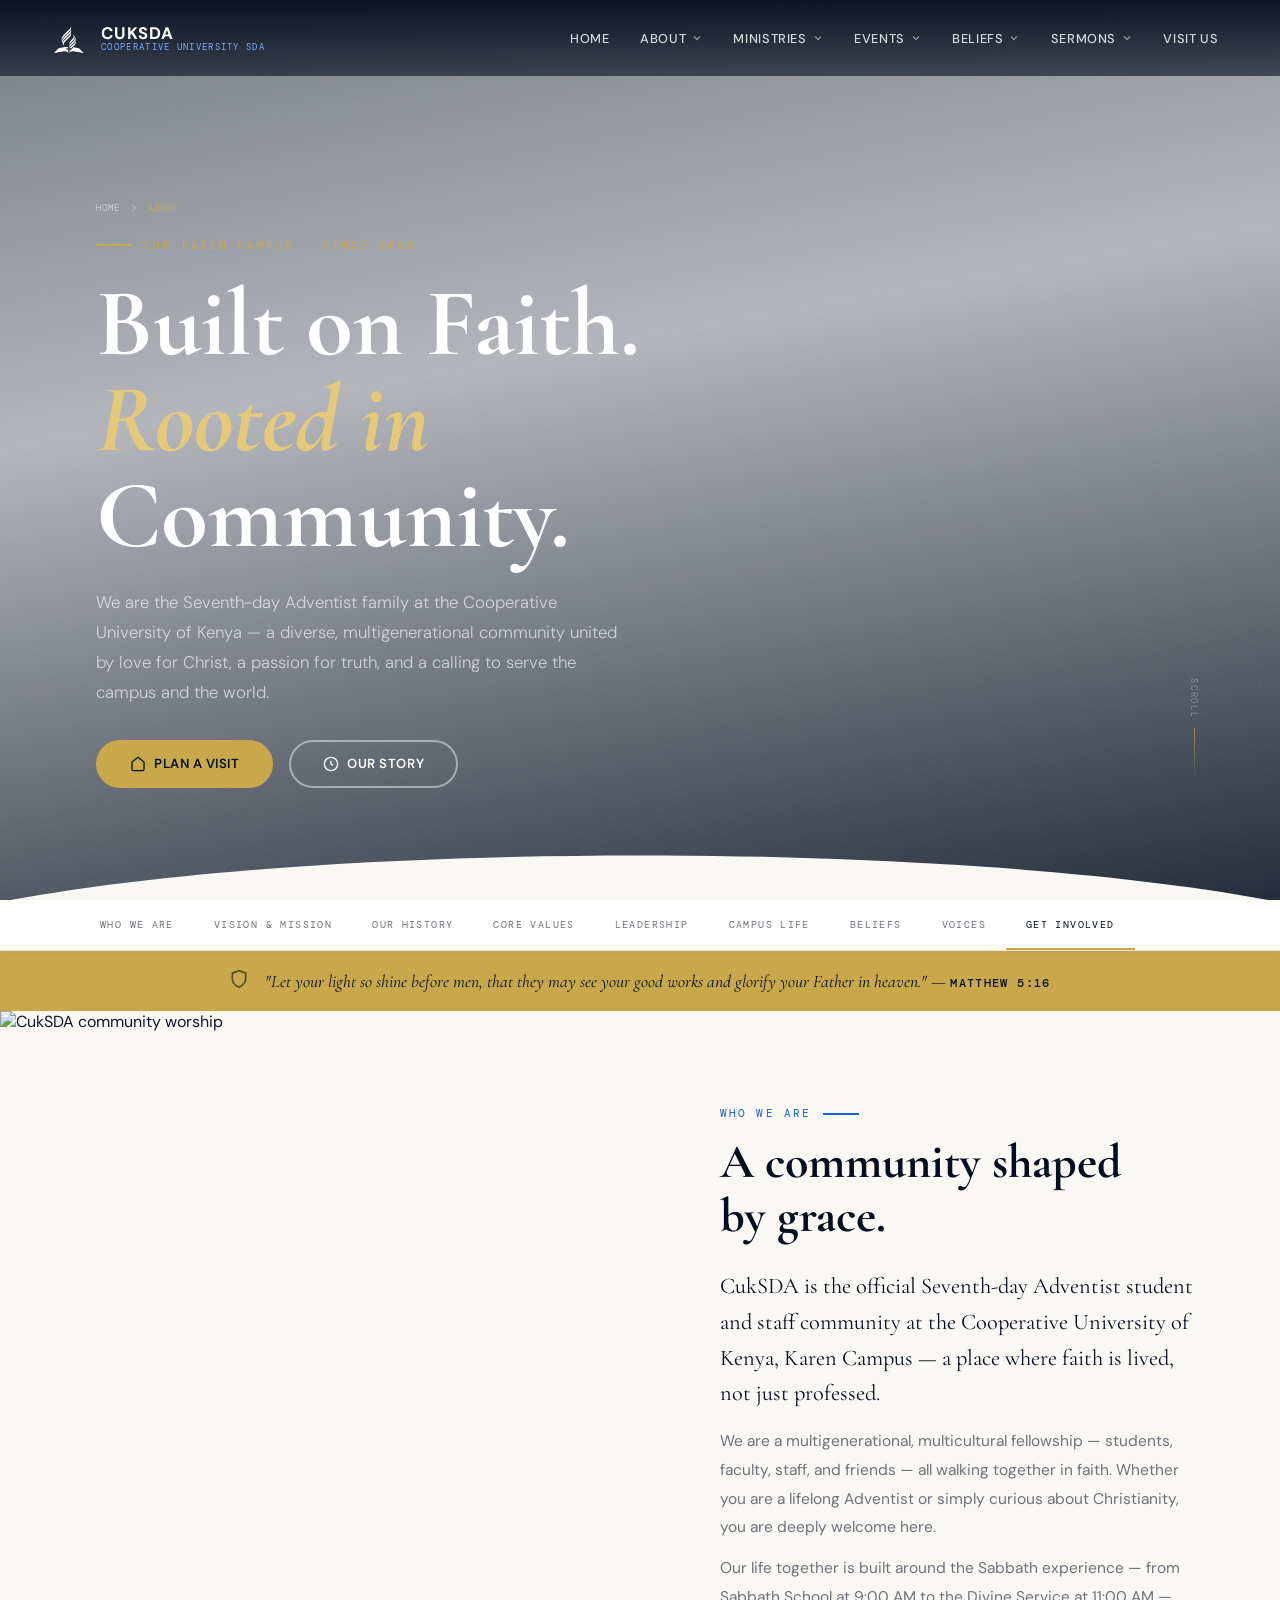
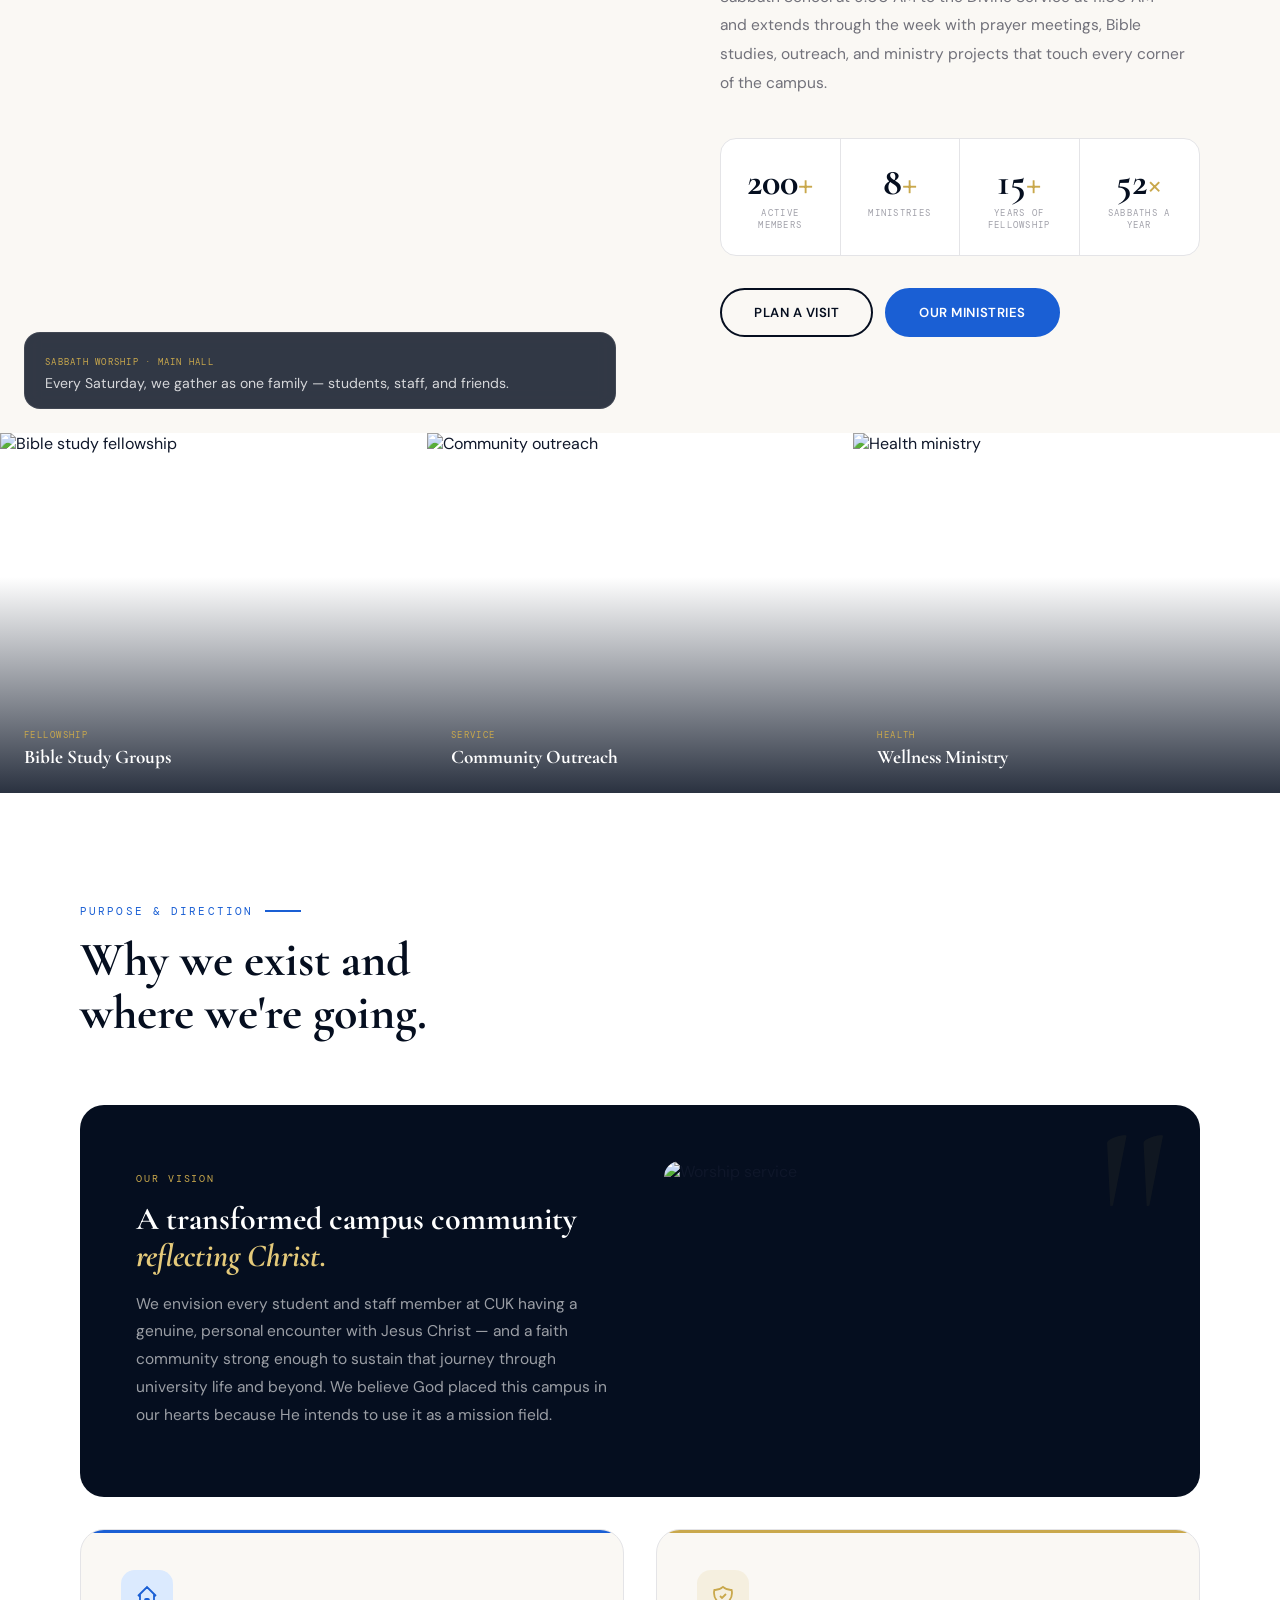
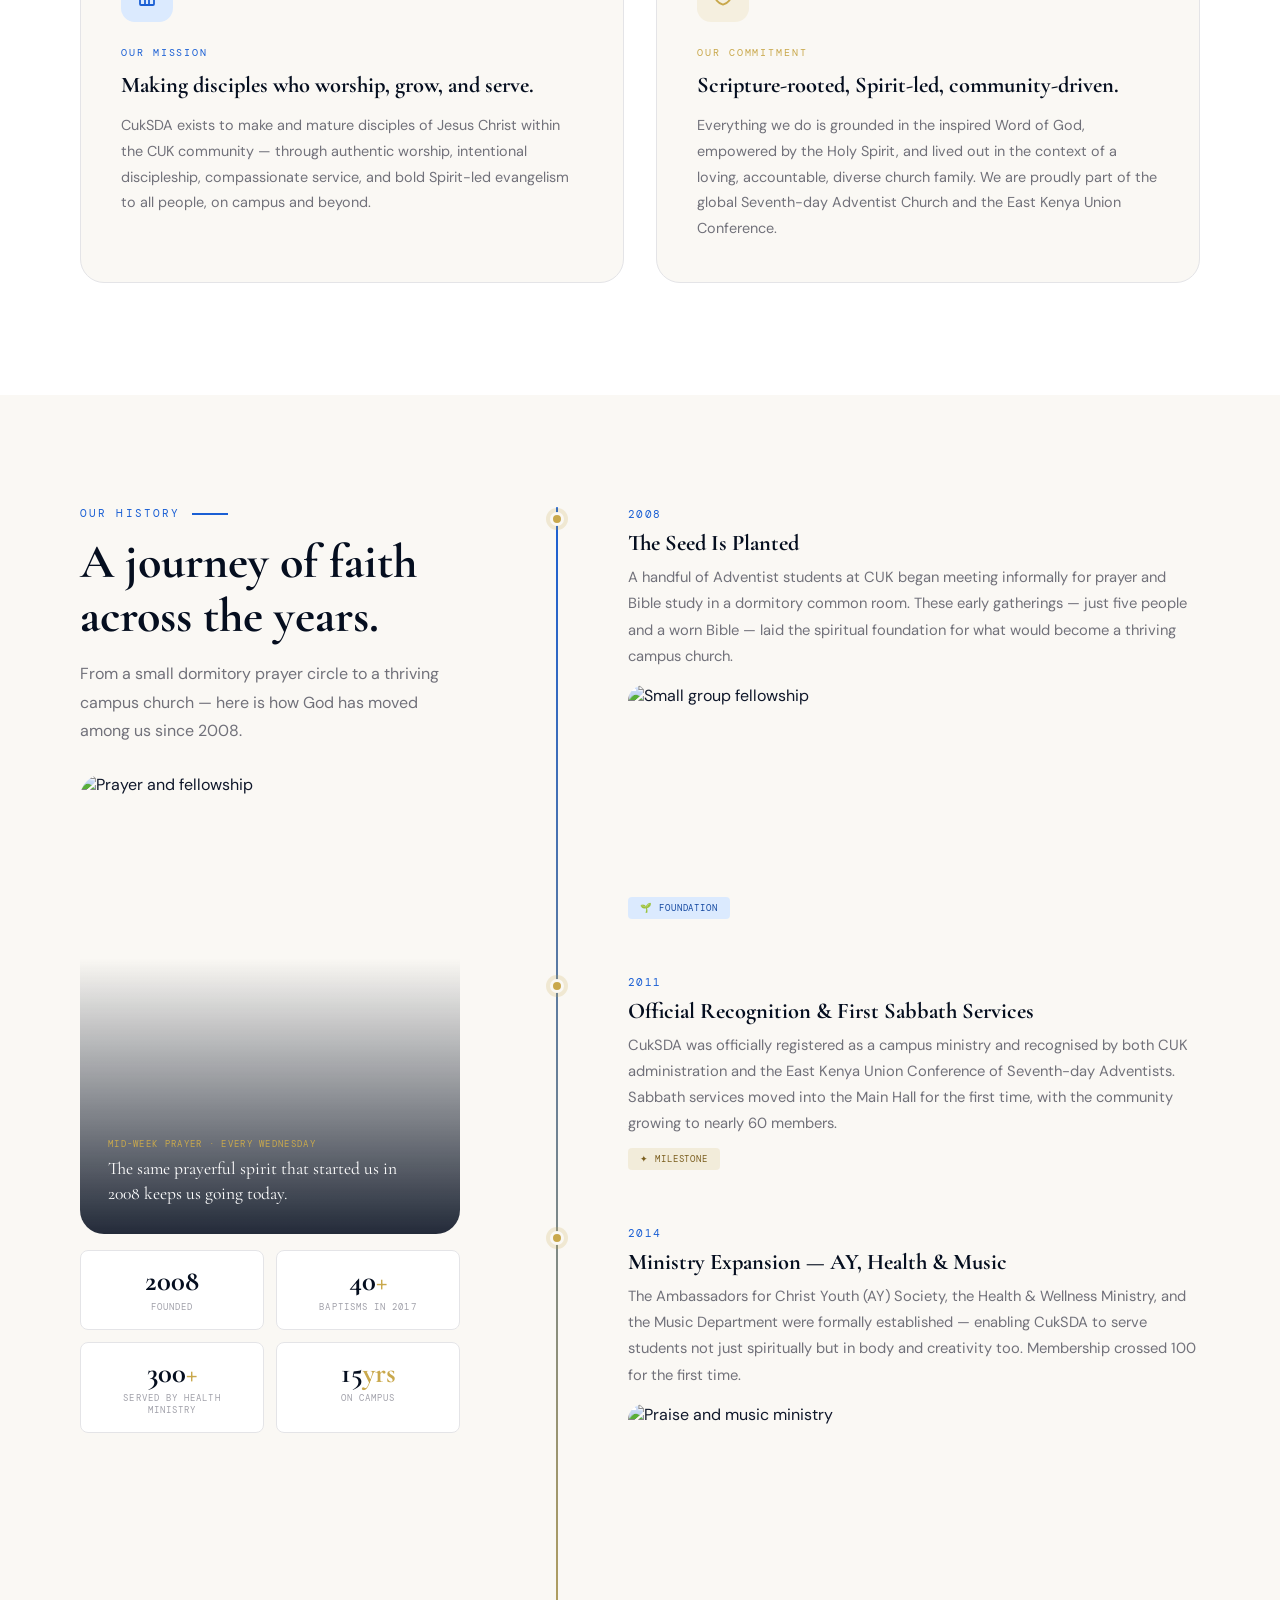
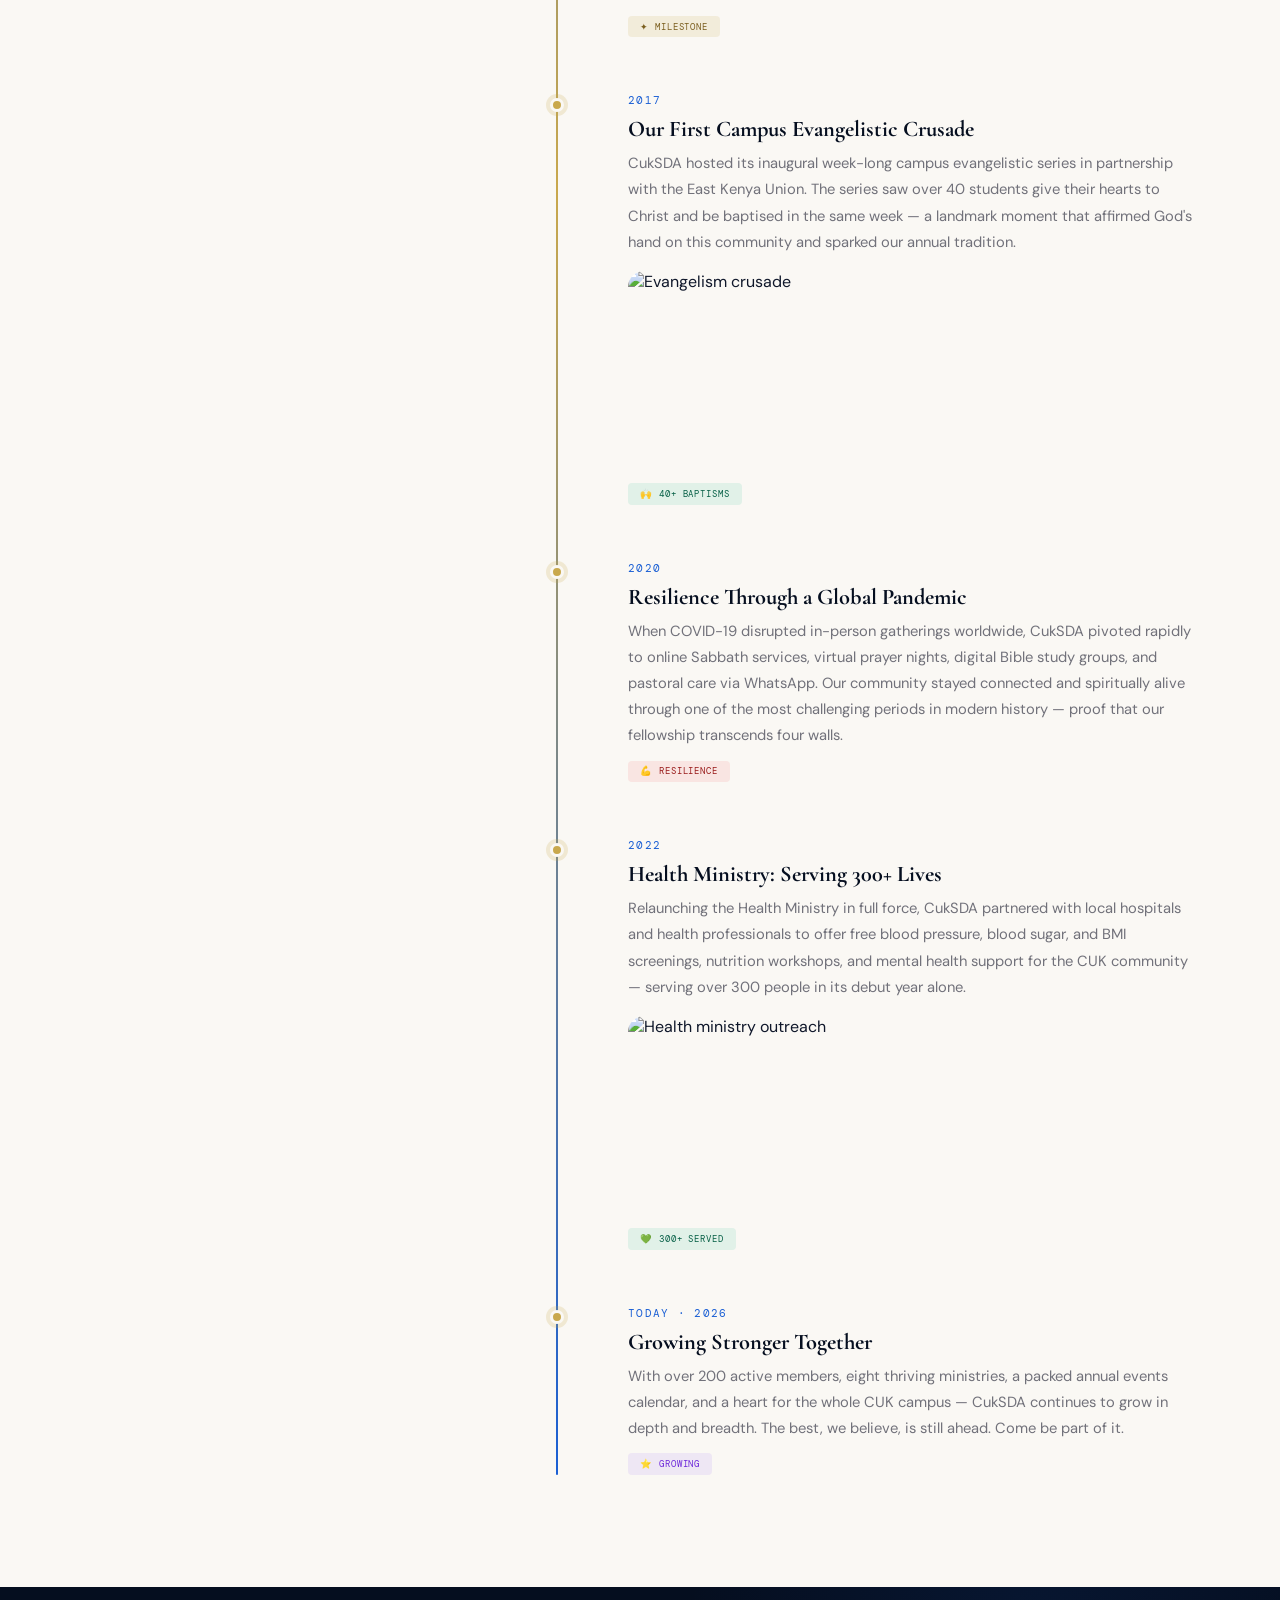
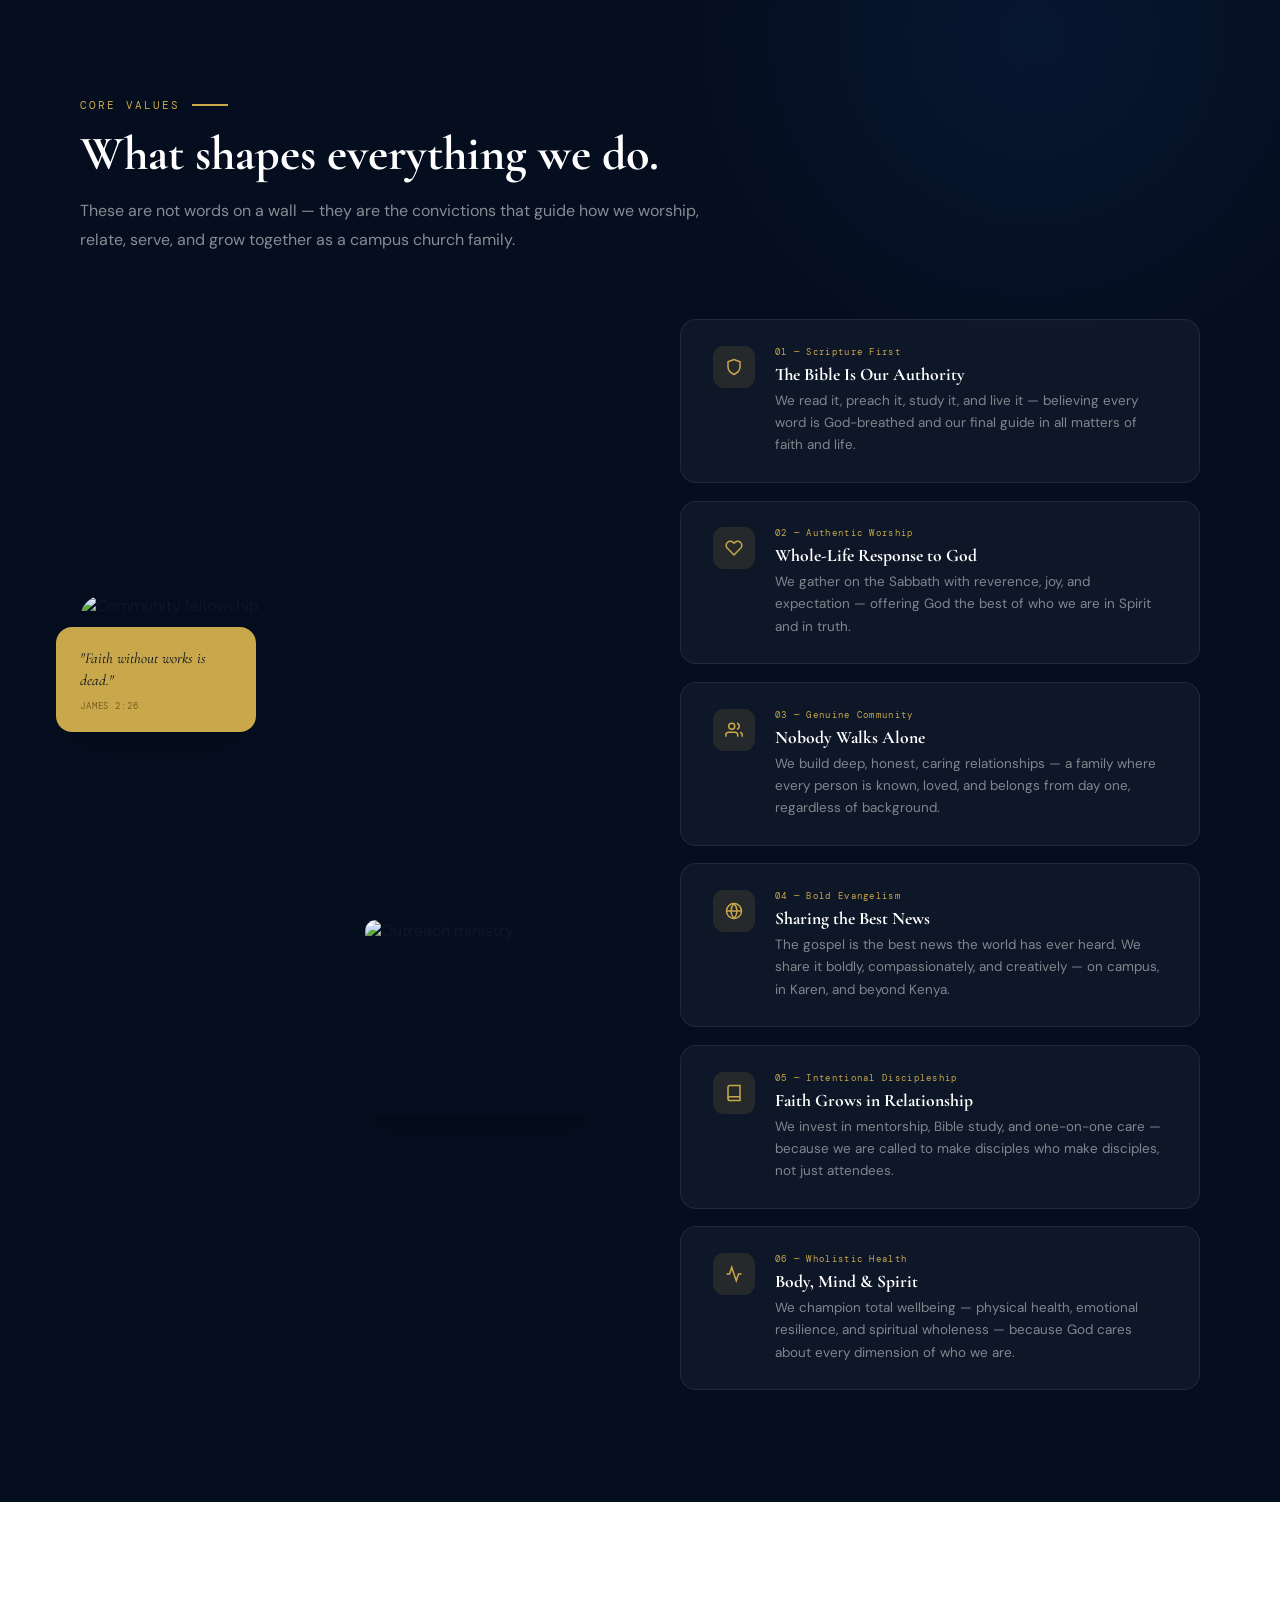
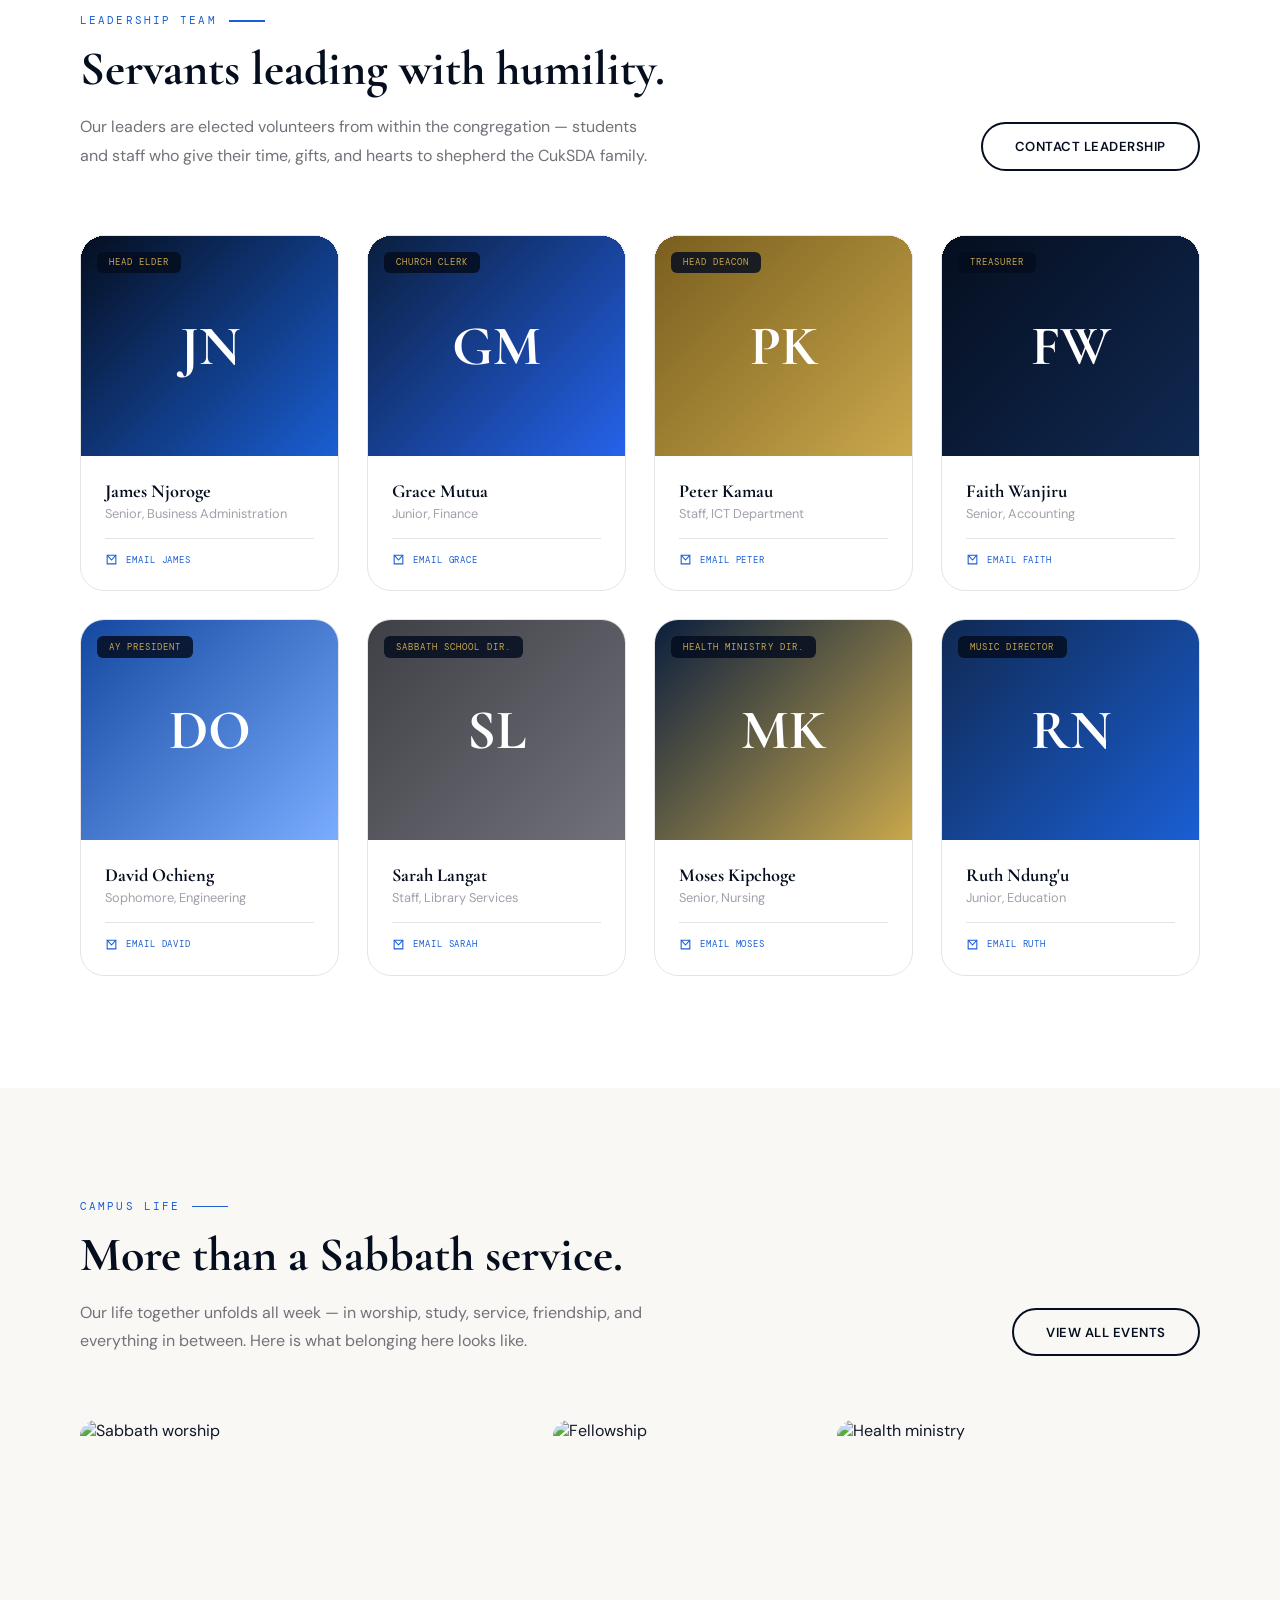
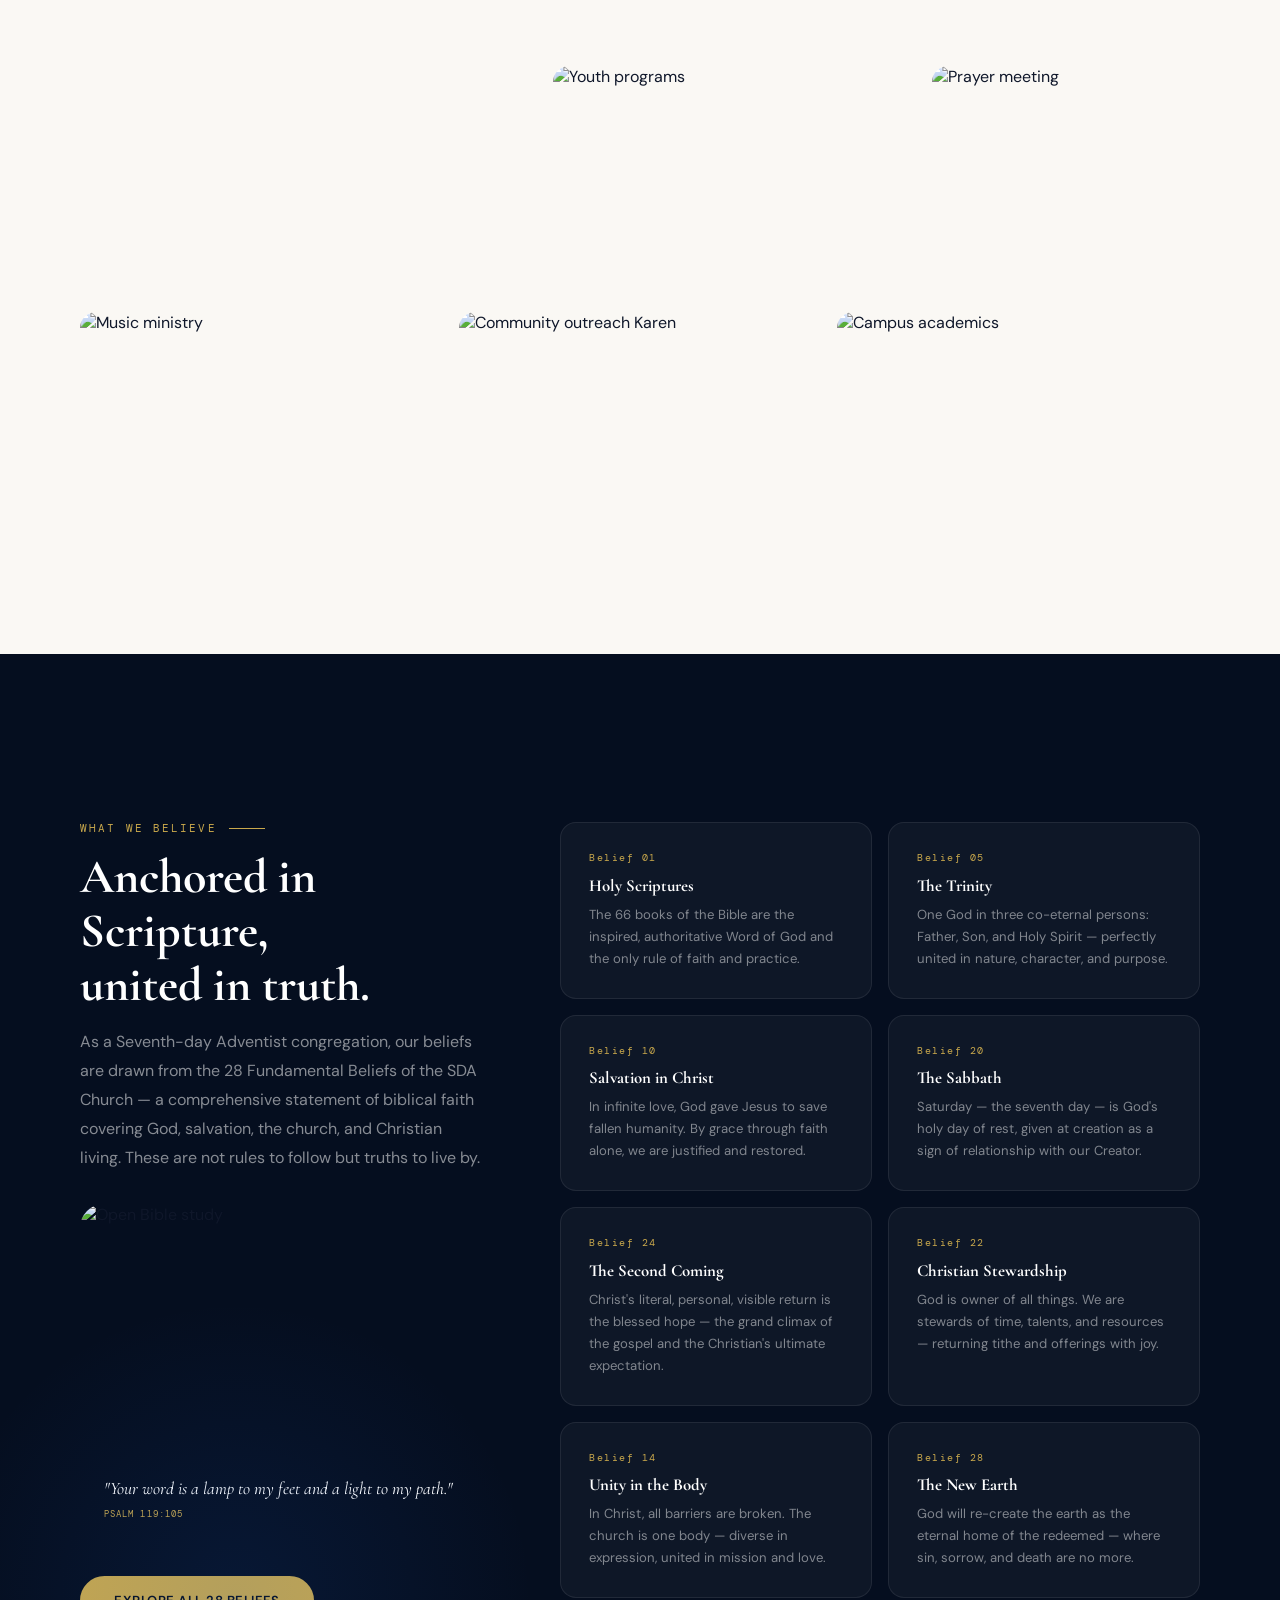
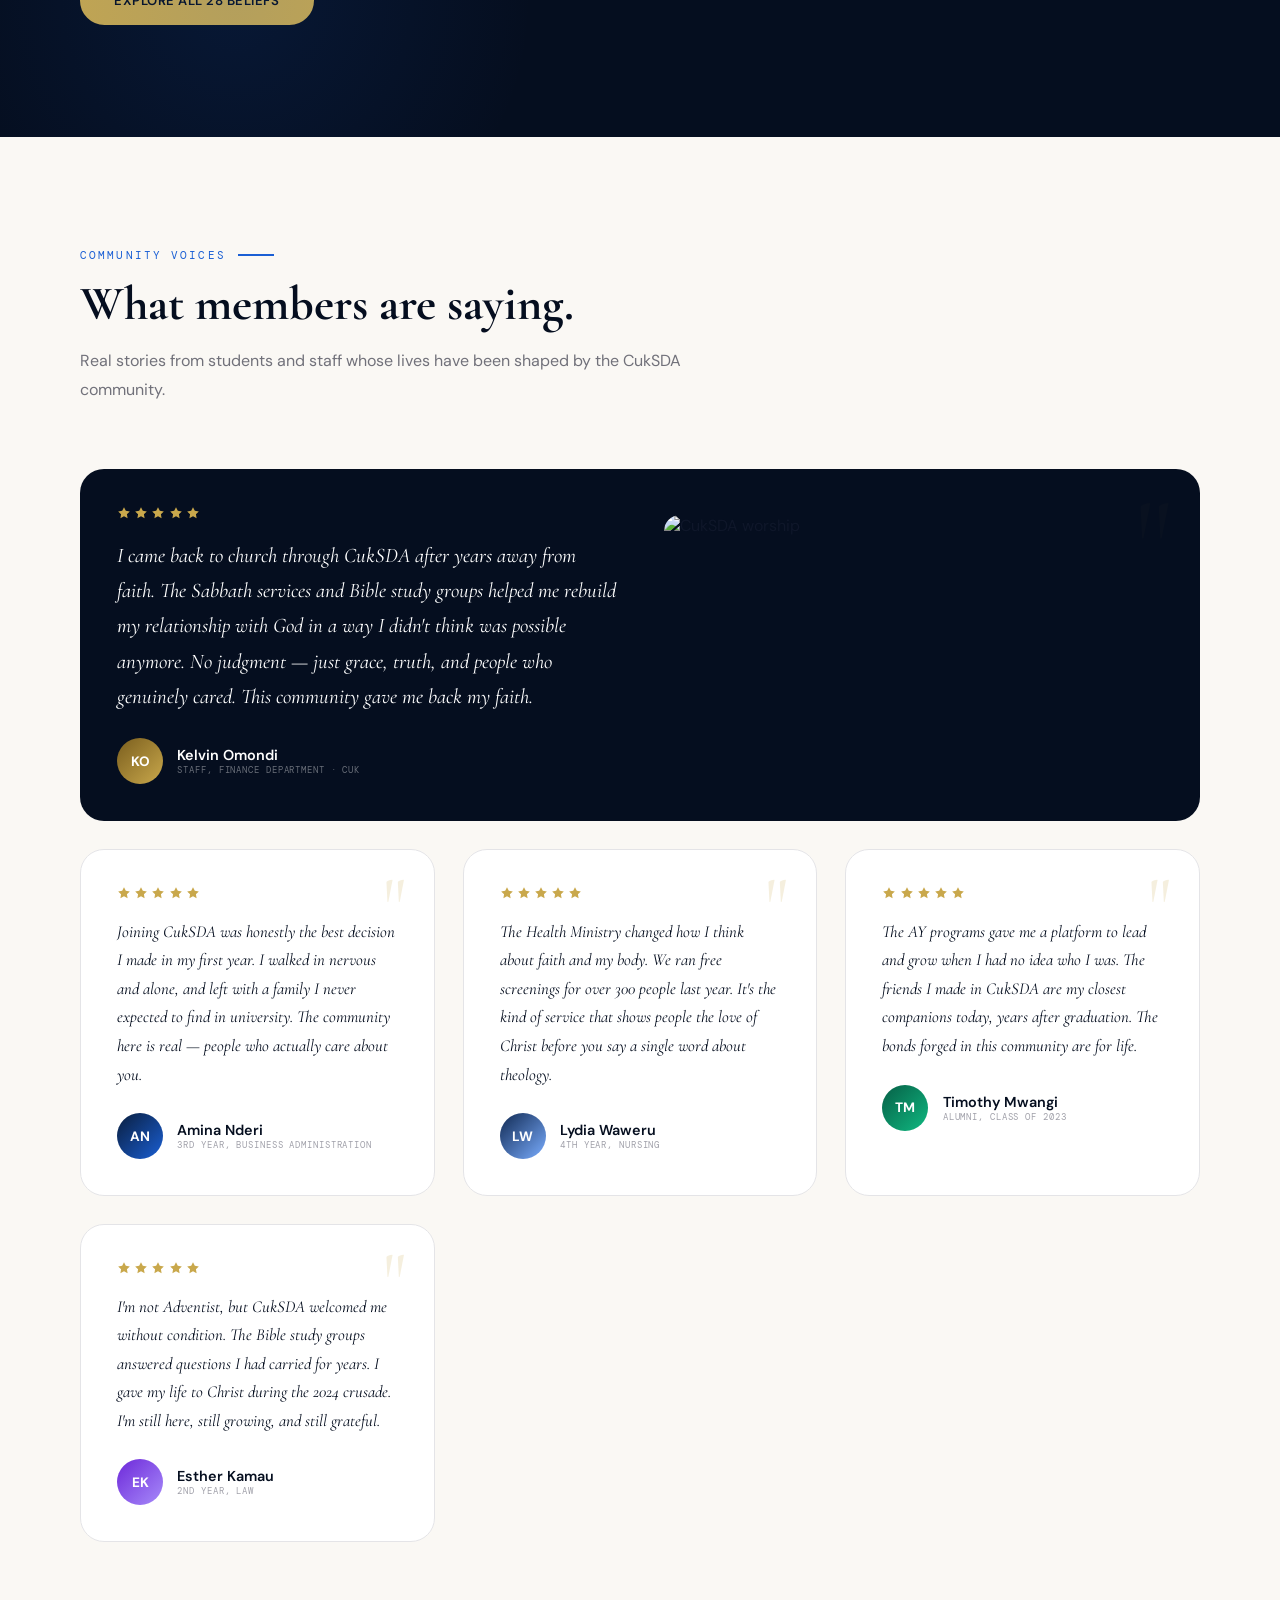
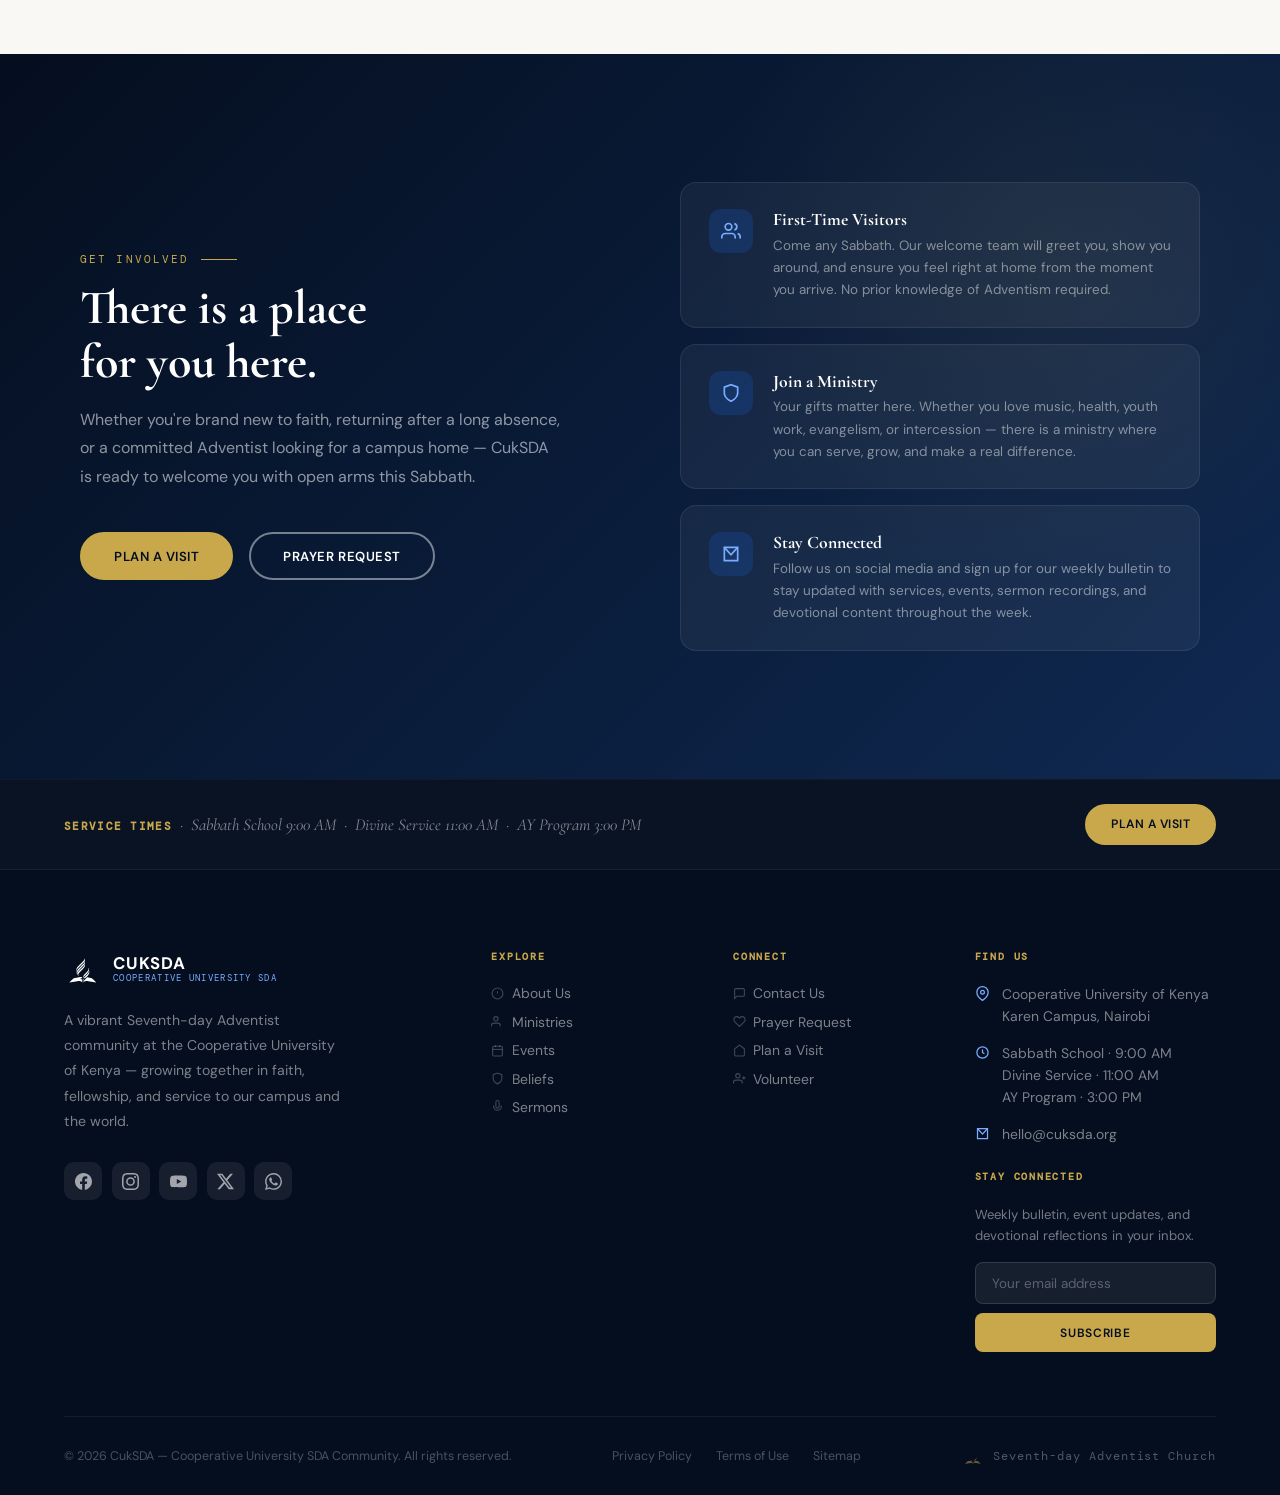
==== commit ce1ac0bf: "Update about.html" ====
--- a/about.html
+++ b/about.html
@@ -9,7 +9,6 @@
   <link rel="preconnect" href="https://fonts.gstatic.com" crossorigin>
   <link href="https://fonts.googleapis.com/css2?family=Cormorant+Garamond:ital,wght@0,400;0,600;0,700;1,400;1,700&family=DM+Mono:wght@400;500&family=DM+Sans:wght@300;400;500;600;700&display=swap" rel="stylesheet">
   <style>
-    /* ── RESET & ROOT ── */
     *, *::before, *::after { box-sizing: border-box; margin: 0; padding: 0; }
     html { scroll-behavior: smooth; font-size: 16px; }
     body { font-family: 'DM Sans', sans-serif; color: #0f172a; background: #fff; overflow-x: hidden; -webkit-font-smoothing: antialiased; }
@@ -35,7 +34,6 @@
       --gray-400: #a1a1aa;
       --gray-500: #71717a;
       --gray-700: #3f3f46;
-      --text: #0f172a;
       --radius-sm: 8px;
       --radius-md: 16px;
       --radius-lg: 24px;
@@ -43,20 +41,15 @@
       --shadow-sm: 0 2px 12px rgba(0,0,0,0.06);
       --shadow-md: 0 8px 32px rgba(0,0,0,0.10);
       --shadow-lg: 0 20px 60px rgba(0,0,0,0.15);
+      --shadow-xl: 0 40px 100px rgba(0,0,0,0.22);
       --transition: all 0.3s cubic-bezier(0.4,0,0.2,1);
     }
 
     /* ── BUTTONS ── */
-    .btn {
-      display: inline-flex; align-items: center; gap: 0.5rem;
-      font-family: 'DM Sans', sans-serif; font-weight: 600; font-size: 0.82rem;
-      letter-spacing: 0.04em; text-transform: uppercase;
-      padding: 0.85rem 2rem; border-radius: var(--radius-xl);
-      border: 2px solid transparent; cursor: pointer; transition: var(--transition);
-    }
+    .btn { display: inline-flex; align-items: center; gap: 0.5rem; font-family: 'DM Sans', sans-serif; font-weight: 600; font-size: 0.82rem; letter-spacing: 0.04em; text-transform: uppercase; padding: 0.85rem 2rem; border-radius: var(--radius-xl); border: 2px solid transparent; cursor: pointer; transition: var(--transition); }
     .btn svg { width: 16px; height: 16px; }
     .btn-gold { background: var(--gold); color: var(--navy); border-color: var(--gold); }
-    .btn-gold:hover { background: var(--gold-light); border-color: var(--gold-light); transform: translateY(-1px); box-shadow: 0 8px 24px rgba(201,168,76,0.35); }
+    .btn-gold:hover { background: var(--gold-light); transform: translateY(-1px); box-shadow: 0 8px 24px rgba(201,168,76,0.35); }
     .btn-outline { background: transparent; color: var(--white); border-color: rgba(255,255,255,0.45); }
     .btn-outline:hover { border-color: var(--white); background: rgba(255,255,255,0.1); }
     .btn-outline-dark { background: transparent; color: var(--navy); border-color: var(--navy); }
@@ -64,1178 +57,1434 @@
     .btn-primary { background: var(--blue); color: var(--white); border-color: var(--blue); }
     .btn-primary:hover { background: var(--blue-mid); transform: translateY(-1px); box-shadow: 0 8px 24px rgba(26,95,212,0.35); }
 
+    /* ── SECTION ATOMS ── */
+    .section-tag { font-family: 'DM Mono', monospace; font-size: 0.66rem; letter-spacing: 0.2em; text-transform: uppercase; color: var(--blue); display: flex; align-items: center; gap: 0.75rem; margin-bottom: 1rem; }
+    .section-tag::after { content: ''; width: 36px; height: 1.5px; background: currentColor; flex-shrink: 0; }
+    .section-title { font-family: 'Cormorant Garamond', serif; font-weight: 700; font-size: clamp(2rem, 4vw, 3rem); line-height: 1.12; color: var(--navy); }
+    .section-subtitle { color: var(--gray-500); font-size: 1rem; line-height: 1.8; max-width: 620px; margin-top: 1rem; }
+
     /* ── HEADER ── */
-    header.site-header {
-      position: fixed; top: 0; left: 0; right: 0; z-index: 200;
-      height: 76px; display: flex; align-items: center; justify-content: space-between;
-      padding: 0 3rem;
-      background: linear-gradient(180deg,rgba(5,14,31,0.95) 0%,rgba(5,14,31,0.6) 100%);
-      transition: background 0.4s, box-shadow 0.4s;
-    }
-    header.site-header.scrolled {
-      background: rgba(5,14,31,0.97);
-      box-shadow: 0 1px 0 rgba(255,255,255,0.06), 0 4px 24px rgba(0,0,0,0.4);
-      backdrop-filter: blur(12px);
-    }
+    header.site-header { position: fixed; top: 0; left: 0; right: 0; z-index: 200; height: 76px; display: flex; align-items: center; justify-content: space-between; padding: 0 3rem; background: linear-gradient(180deg,rgba(5,14,31,0.95) 0%,rgba(5,14,31,0.6) 100%); transition: background 0.4s, box-shadow 0.4s; }
+    header.site-header.scrolled { background: rgba(5,14,31,0.97); box-shadow: 0 1px 0 rgba(255,255,255,0.06), 0 4px 24px rgba(0,0,0,0.4); backdrop-filter: blur(12px); }
     .logo-wrap { display: flex; align-items: center; gap: 0.7rem; }
-    /* Real Adventist logo replaces old hexagon icon */
     .logo-icon-adventist { width: 42px; height: 42px; flex-shrink: 0; }
     .logo-text { display: flex; flex-direction: column; line-height: 1.1; }
     .logo-text .church-name { font-family: 'DM Sans', sans-serif; font-weight: 700; font-size: 1.05rem; color: var(--white); letter-spacing: 0.04em; text-transform: uppercase; }
     .logo-text .church-sub { font-family: 'DM Mono', monospace; font-size: 0.58rem; color: var(--blue-light); letter-spacing: 0.14em; text-transform: uppercase; }
-
     nav.primary-nav { display: flex; align-items: center; gap: 0.2rem; }
     .nav-item { position: relative; }
-    .nav-item > a, .nav-item > button {
-      color: rgba(255,255,255,0.82); font-size: 0.8rem; font-weight: 500;
-      letter-spacing: 0.05em; text-transform: uppercase;
-      padding: 0.5rem 0.85rem; border-radius: 6px; transition: var(--transition);
-      display: flex; align-items: center; gap: 0.3rem;
-      background: none; border: none; cursor: pointer; font-family: inherit;
-    }
+    .nav-item > a, .nav-item > button { color: rgba(255,255,255,0.82); font-size: 0.8rem; font-weight: 500; letter-spacing: 0.05em; text-transform: uppercase; padding: 0.5rem 0.85rem; border-radius: 6px; transition: var(--transition); display: flex; align-items: center; gap: 0.3rem; background: none; border: none; cursor: pointer; font-family: inherit; }
     .nav-item > a:hover, .nav-item > a.active, .nav-item > button:hover { color: var(--white); background: rgba(255,255,255,0.09); }
-    .nav-item > a.active { position: relative; }
-    .nav-item > a.active::after {
-      content: ''; position: absolute; bottom: 2px; left: 50%;
-      transform: translateX(-50%); width: 16px; height: 2px; background: var(--gold); border-radius: 2px;
-    }
+    .nav-item > a.active::after { content: ''; position: absolute; bottom: 2px; left: 50%; transform: translateX(-50%); width: 16px; height: 2px; background: var(--gold); border-radius: 2px; }
     .nav-item .chevron { width: 12px; height: 12px; stroke: currentColor; fill: none; stroke-width: 2.5; transition: transform 0.2s ease; opacity: 0.6; }
     .nav-item:hover .chevron { transform: rotate(180deg); opacity: 1; }
-
-    .dropdown {
-      position: absolute; top: calc(100% + 8px); left: 50%;
-      transform: translateX(-50%) translateY(-10px);
-      min-width: 220px; background: rgba(5,14,31,0.98);
-      backdrop-filter: blur(16px); border: 1px solid rgba(255,255,255,0.08);
-      border-radius: var(--radius-md); padding: 0.75rem 0;
-      opacity: 0; visibility: hidden; transition: all 0.25s cubic-bezier(0.4,0,0.2,1);
-      box-shadow: 0 20px 60px rgba(0,0,0,0.4); z-index: 300;
-    }
-    .dropdown::before {
-      content: ''; position: absolute; top: -6px; left: 50%;
-      transform: translateX(-50%) rotate(45deg); width: 12px; height: 12px;
-      background: rgba(5,14,31,0.98);
-      border-top: 1px solid rgba(255,255,255,0.08); border-left: 1px solid rgba(255,255,255,0.08);
-    }
-    .dropdown a { display: block; padding: 0.6rem 1.25rem; color: rgba(255,255,255,0.7); font-size: 0.82rem; font-weight: 400; transition: all 0.2s; white-space: nowrap; }
+    .dropdown { position: absolute; top: calc(100% + 8px); left: 50%; transform: translateX(-50%) translateY(-10px); min-width: 220px; background: rgba(5,14,31,0.98); backdrop-filter: blur(16px); border: 1px solid rgba(255,255,255,0.08); border-radius: var(--radius-md); padding: 0.75rem 0; opacity: 0; visibility: hidden; transition: all 0.25s cubic-bezier(0.4,0,0.2,1); box-shadow: 0 20px 60px rgba(0,0,0,0.4); z-index: 300; }
+    .dropdown::before { content: ''; position: absolute; top: -6px; left: 50%; transform: translateX(-50%) rotate(45deg); width: 12px; height: 12px; background: rgba(5,14,31,0.98); border-top: 1px solid rgba(255,255,255,0.08); border-left: 1px solid rgba(255,255,255,0.08); }
+    .dropdown a { display: block; padding: 0.6rem 1.25rem; color: rgba(255,255,255,0.7); font-size: 0.82rem; transition: all 0.2s; white-space: nowrap; }
     .dropdown a:hover { color: var(--white); background: rgba(255,255,255,0.06); padding-left: 1.5rem; }
     .dropdown a.active { color: var(--gold); background: rgba(201,168,76,0.08); }
     .dropdown-divider { height: 1px; background: rgba(255,255,255,0.08); margin: 0.5rem 0.75rem; }
     .dropdown-label { padding: 0.3rem 1.25rem; font-family: 'DM Mono', monospace; font-size: 0.58rem; letter-spacing: 0.14em; text-transform: uppercase; color: var(--gold); pointer-events: none; }
     .nav-item:hover .dropdown { opacity: 1; visibility: visible; transform: translateX(-50%) translateY(0); }
-
     .menu-toggle { display: none; background: none; border: none; cursor: pointer; flex-direction: column; gap: 5px; padding: 8px; }
     .menu-toggle span { display: block; width: 22px; height: 2px; background: var(--white); border-radius: 2px; transition: var(--transition); }
 
-    /* ── SECTION ATOMS ── */
-    .section-tag { font-family: 'DM Mono', monospace; font-weight: 500; font-size: 0.66rem; letter-spacing: 0.2em; text-transform: uppercase; color: var(--blue); display: flex; align-items: center; gap: 0.75rem; margin-bottom: 1rem; }
-    .section-tag::after { content: ''; width: 36px; height: 1.5px; background: currentColor; flex-shrink: 0; }
-    .section-title { font-family: 'Cormorant Garamond', serif; font-weight: 700; font-size: clamp(2rem, 4vw, 3rem); line-height: 1.12; color: var(--navy); }
-    .section-subtitle { color: var(--gray-500); font-size: 1rem; line-height: 1.8; max-width: 620px; margin-top: 1rem; font-weight: 400; }
-
-    /* ── PAGE HERO ── */
-    .page-hero {
-      position: relative; height: 58vh; min-height: 420px;
-      display: flex; align-items: flex-end; padding: 0 5rem 5rem; overflow: hidden;
+    /* ══════════════════════════════════════
+       CINEMATIC HERO
+    ══════════════════════════════════════ */
+    .hero {
+      position: relative; height: 100vh; min-height: 680px;
+      display: flex; align-items: flex-end; overflow: hidden;
     }
-    .page-hero-bg {
+    .hero-bg {
       position: absolute; inset: 0;
-      background:
-        linear-gradient(135deg, rgba(5,14,31,0.9) 0%, rgba(10,30,61,0.65) 55%, rgba(5,14,31,0.8) 100%),
-        url('https://images.unsplash.com/photo-1529156069898-49953e39b3ac?w=1920&q=80') center/cover no-repeat;
-      transform: scale(1.05); animation: heroZoom 22s ease-in-out infinite alternate;
+      background: url('https://images.unsplash.com/photo-1529156069898-49953e39b3ac?w=1920&q=80') center/cover no-repeat;
+      transform: scale(1.06);
+      animation: heroZoom 24s ease-in-out infinite alternate;
     }
-    @keyframes heroZoom { from { transform: scale(1.05); } to { transform: scale(1.0); } }
-    .page-hero-content { position: relative; z-index: 2; animation: fadeUp 0.9s ease forwards; }
-    @keyframes fadeUp { from { opacity: 0; transform: translateY(28px); } to { opacity: 1; transform: translateY(0); } }
-    .page-hero-tag { font-family: 'DM Mono', monospace; font-size: 0.68rem; letter-spacing: 0.2em; text-transform: uppercase; color: var(--gold); display: flex; align-items: center; gap: 0.6rem; margin-bottom: 1rem; }
-    .page-hero-tag::before { content: ''; width: 28px; height: 2px; background: var(--gold); }
-    .page-hero h1 { font-family: 'Cormorant Garamond', serif; font-weight: 700; font-size: clamp(2.6rem, 6vw, 4.5rem); color: var(--white); line-height: 1.06; }
-    .page-hero h1 em { font-style: italic; color: var(--gold-light); }
-    .page-hero p { color: rgba(255,255,255,0.72); font-size: 1rem; line-height: 1.75; max-width: 540px; margin-top: 1.25rem; font-weight: 300; }
+    @keyframes heroZoom { from { transform: scale(1.06); } to { transform: scale(1.0); } }
+    .hero-grad { position: absolute; inset: 0; background: linear-gradient(170deg, rgba(5,14,31,0.55) 0%, rgba(5,14,31,0.3) 40%, rgba(5,14,31,0.88) 100%); }
+    .hero-grain { position: absolute; inset: 0; opacity: 0.035; background-image: url("data:image/svg+xml,%3Csvg viewBox='0 0 256 256' xmlns='http://www.w3.org/2000/svg'%3E%3Cfilter id='n'%3E%3CfeTurbulence type='fractalNoise' baseFrequency='0.9' numOctaves='4' stitchTiles='stitch'/%3E%3C/filter%3E%3Crect width='100%25' height='100%25' filter='url(%23n)'/%3E%3C/svg%3E"); pointer-events: none; z-index: 1; }
+    .hero-arc { position: absolute; bottom: -2px; left: 0; right: 0; z-index: 3; pointer-events: none; }
+    .hero-arc svg { display: block; width: 100%; }
+    .hero-content { position: relative; z-index: 2; padding: 0 6rem 7rem; max-width: 1300px; width: 100%; animation: fadeUp 1s ease forwards; }
+    @keyframes fadeUp { from { opacity: 0; transform: translateY(32px); } to { opacity: 1; transform: translateY(0); } }
     .hero-crumbs { display: flex; align-items: center; gap: 0.5rem; font-family: 'DM Mono', monospace; font-size: 0.58rem; letter-spacing: 0.12em; text-transform: uppercase; color: rgba(255,255,255,0.38); margin-bottom: 1.5rem; }
     .hero-crumbs a { color: rgba(255,255,255,0.5); transition: color 0.2s; }
     .hero-crumbs a:hover { color: var(--gold); }
-    .hero-crumbs span { color: var(--gold); }
-
-    /* ── GOLD MISSION STRIP ── */
-    .mission-strip { background: var(--gold); padding: 0.9rem 4rem; display: flex; align-items: center; justify-content: center; }
-    .mission-strip p { font-family: 'Cormorant Garamond', serif; font-size: 1.05rem; font-style: italic; color: var(--navy); text-align: center; }
+    .hero-crumbs svg { width: 12px; height: 12px; stroke: currentColor; fill: none; stroke-width: 2; }
+    .hero-eyebrow { display: flex; align-items: center; gap: 0.75rem; margin-bottom: 1.5rem; }
+    .hero-eyebrow-line { width: 36px; height: 2px; background: var(--gold); }
+    .hero-eyebrow-text { font-family: 'DM Mono', monospace; font-size: 0.68rem; color: var(--gold); letter-spacing: 0.22em; text-transform: uppercase; }
+    .hero h1 { font-family: 'Cormorant Garamond', serif; font-weight: 700; font-size: clamp(3.5rem, 7.5vw, 6.5rem); line-height: 1.0; color: var(--white); max-width: 900px; }
+    .hero h1 em { font-style: italic; color: var(--gold-light); }
+    .hero-desc { color: rgba(255,255,255,0.65); font-size: 1.05rem; line-height: 1.78; max-width: 540px; margin-top: 1.5rem; font-weight: 300; }
+    .hero-actions { display: flex; gap: 1rem; margin-top: 2rem; flex-wrap: wrap; }
+    .hero-scroll { position: absolute; right: 5rem; bottom: 7.5rem; z-index: 3; display: flex; flex-direction: column; align-items: center; gap: 0.6rem; }
+    .hero-scroll span { font-family: 'DM Mono', monospace; font-size: 0.55rem; letter-spacing: 0.2em; text-transform: uppercase; color: rgba(255,255,255,0.32); writing-mode: vertical-rl; }
+    .scroll-line { width: 1px; height: 52px; background: linear-gradient(180deg, rgba(201,168,76,0.7) 0%, transparent 100%); animation: scrollPulse 2.5s ease infinite; }
+    @keyframes scrollPulse { 0%,100%{opacity:0.4;transform:scaleY(1);} 50%{opacity:1;transform:scaleY(1.15);} }
 
     /* ── ANCHOR TABS ── */
-    .anchor-tabs { background: var(--white); border-bottom: 1px solid var(--gray-200); position: sticky; top: 76px; z-index: 100; }
-    .anchor-tabs-inner { display: flex; align-items: center; gap: 0; padding: 0 5rem; max-width: 1400px; margin: 0 auto; overflow-x: auto; scrollbar-width: none; }
+    .anchor-tabs { background: var(--white); border-bottom: 1px solid var(--gray-200); position: sticky; top: 76px; z-index: 100; box-shadow: 0 2px 12px rgba(0,0,0,0.04); }
+    .anchor-tabs-inner { display: flex; align-items: center; padding: 0 5rem; overflow-x: auto; scrollbar-width: none; }
     .anchor-tabs-inner::-webkit-scrollbar { display: none; }
-    .anchor-tab { font-family: 'DM Mono', monospace; font-size: 0.62rem; letter-spacing: 0.14em; text-transform: uppercase; color: var(--gray-500); padding: 1rem 1.25rem; border-bottom: 2px solid transparent; white-space: nowrap; transition: all 0.2s; cursor: pointer; }
+    .anchor-tab { font-family: 'DM Mono', monospace; font-size: 0.62rem; letter-spacing: 0.14em; text-transform: uppercase; color: var(--gray-500); padding: 1.1rem 1.25rem; border-bottom: 2px solid transparent; white-space: nowrap; transition: all 0.2s; cursor: pointer; }
     .anchor-tab:hover, .anchor-tab.active { color: var(--navy); border-bottom-color: var(--gold); }
 
-    /* ── WHO WE ARE ── */
-    .who-section { background: var(--cream); padding: 7rem 5rem; }
-    .who-grid { display: grid; grid-template-columns: 1fr 1fr; gap: 6rem; align-items: center; margin-top: 4rem; }
-    .who-copy p { color: var(--gray-500); line-height: 1.85; margin-bottom: 1.1rem; font-size: 0.97rem; }
-    .who-copy p:first-child { font-family: 'Cormorant Garamond', serif; font-size: 1.3rem; color: var(--navy); line-height: 1.6; font-weight: 400; }
-    .who-stats { display: grid; grid-template-columns: 1fr 1fr; gap: 1.25rem; margin-top: 2.5rem; }
-    .stat-box { background: var(--white); border-radius: var(--radius-md); padding: 1.5rem; border: 1px solid var(--gray-200); transition: var(--transition); }
-    .stat-box:hover { box-shadow: var(--shadow-md); transform: translateY(-2px); }
-    .stat-box .num { font-family: 'Cormorant Garamond', serif; font-size: 2.6rem; font-weight: 700; color: var(--navy); line-height: 1; }
-    .stat-box .num span { color: var(--blue); }
-    .stat-box .label { font-family: 'DM Mono', monospace; font-size: 0.6rem; letter-spacing: 0.14em; text-transform: uppercase; color: var(--gray-500); margin-top: 0.4rem; }
-    .who-image-grid { display: grid; grid-template-columns: 1fr 1fr; grid-template-rows: 210px 210px; gap: 1rem; }
-    .who-img { border-radius: var(--radius-md); overflow: hidden; background-size: cover; background-position: center; }
-    .who-img-1 { grid-row: 1 / 3; background-image: url('https://images.unsplash.com/photo-1517048676732-d65bc937f952?w=800&q=80'); }
-    .who-img-2 { background-image: url('https://images.unsplash.com/photo-1529156069898-49953e39b3ac?w=600&q=80'); }
-    .who-img-3 { background-image: url('https://images.unsplash.com/photo-1551632436-cbf8dd35adfa?w=600&q=80'); }
-
-    /* ── VISION MISSION VALUES ── */
-    .vmv-section { padding: 7rem 5rem; background: var(--white); }
-    .vmv-cards { display: grid; grid-template-columns: repeat(3, 1fr); gap: 2rem; margin-top: 4rem; }
-    .vmv-card { border-radius: var(--radius-lg); padding: 2.5rem; border: 1px solid var(--gray-200); position: relative; overflow: hidden; transition: var(--transition); }
-    .vmv-card::before { content: ''; position: absolute; top: 0; left: 0; right: 0; height: 3px; }
-    .vmv-card:nth-child(1)::before { background: var(--blue); }
-    .vmv-card:nth-child(2)::before { background: var(--gold); }
-    .vmv-card:nth-child(3)::before { background: linear-gradient(90deg, var(--blue), var(--gold)); }
-    .vmv-card:hover { box-shadow: var(--shadow-lg); transform: translateY(-4px); }
-    .vmv-icon { width: 52px; height: 52px; border-radius: 14px; display: flex; align-items: center; justify-content: center; margin-bottom: 1.5rem; }
-    .vmv-card:nth-child(1) .vmv-icon { background: var(--blue-pale); }
-    .vmv-card:nth-child(2) .vmv-icon { background: rgba(201,168,76,0.12); }
-    .vmv-card:nth-child(3) .vmv-icon { background: var(--cream-dark); }
-    .vmv-icon svg { width: 24px; height: 24px; stroke-width: 1.8; fill: none; }
-    .vmv-card:nth-child(1) .vmv-icon svg { stroke: var(--blue); }
-    .vmv-card:nth-child(2) .vmv-icon svg { stroke: var(--gold); }
-    .vmv-card:nth-child(3) .vmv-icon svg { stroke: var(--navy); }
-    .vmv-label { font-family: 'DM Mono', monospace; font-size: 0.6rem; letter-spacing: 0.2em; text-transform: uppercase; margin-bottom: 0.75rem; }
-    .vmv-card:nth-child(1) .vmv-label { color: var(--blue); }
-    .vmv-card:nth-child(2) .vmv-label { color: var(--gold); }
-    .vmv-card:nth-child(3) .vmv-label { color: var(--gray-500); }
-    .vmv-card h3 { font-family: 'Cormorant Garamond', serif; font-size: 1.4rem; color: var(--navy); margin-bottom: 0.85rem; line-height: 1.2; }
-    .vmv-card p { color: var(--gray-500); font-size: 0.9rem; line-height: 1.8; }
-
-    /* ── HISTORY TIMELINE ── */
-    .history-section { background: var(--cream); padding: 7rem 5rem; }
-    .history-inner { max-width: 860px; }
-    .timeline { position: relative; padding-left: 2.5rem; margin-top: 4rem; }
-    .timeline::before { content: ''; position: absolute; left: 0; top: 0; bottom: 0; width: 2px; background: linear-gradient(180deg, var(--blue) 0%, var(--gold) 100%); border-radius: 2px; }
-    .timeline-item { position: relative; padding-bottom: 3rem; padding-left: 2.5rem; }
-    .timeline-item:last-child { padding-bottom: 0; }
-    .tl-dot {
-      position: absolute; left: -2.5rem; top: 0.3rem;
-      width: 14px; height: 14px; border-radius: 50%;
-      background: var(--gold); border: 3px solid var(--cream);
-      transform: translateX(-6px);
-      box-shadow: 0 0 0 3px rgba(201,168,76,0.2);
-      transition: var(--transition);
-    }
-    .timeline-item:hover .tl-dot { transform: translateX(-6px) scale(1.3); box-shadow: 0 0 0 6px rgba(201,168,76,0.15); }
-    .timeline-year { font-family: 'DM Mono', monospace; font-size: 0.68rem; color: var(--blue); letter-spacing: 0.12em; text-transform: uppercase; margin-bottom: 0.4rem; }
-    .timeline-item h4 { font-family: 'Cormorant Garamond', serif; font-size: 1.35rem; color: var(--navy); margin-bottom: 0.5rem; }
-    .timeline-item p { color: var(--gray-500); font-size: 0.92rem; line-height: 1.75; }
-    .timeline-badge { display: inline-flex; align-items: center; gap: 0.4rem; font-family: 'DM Mono', monospace; font-size: 0.6rem; letter-spacing: 0.1em; text-transform: uppercase; background: var(--blue-pale); color: var(--blue); border-radius: 4px; padding: 0.25rem 0.75rem; margin-top: 0.65rem; }
-
-    /* ── CORE VALUES (PILLARS) ── */
-    .pillars-section { padding: 7rem 5rem; background: var(--navy); position: relative; overflow: hidden; }
-    .pillars-section::before { content: ''; position: absolute; top: -20%; right: -8%; width: 600px; height: 600px; border-radius: 50%; background: radial-gradient(circle, rgba(26,95,212,0.1) 0%, transparent 70%); pointer-events: none; }
-    .pillars-section .section-tag { color: var(--gold); }
-    .pillars-section .section-tag::after { background: var(--gold); }
-    .pillars-section .section-title { color: var(--white); }
-    .pillars-section .section-subtitle { color: rgba(255,255,255,0.55); }
-    .pillars-grid { display: grid; grid-template-columns: repeat(3, 1fr); gap: 1.5rem; margin-top: 4rem; }
-    .pillar-card {
-      background: rgba(255,255,255,0.04); border: 1px solid rgba(255,255,255,0.08);
-      border-radius: var(--radius-lg); padding: 2.2rem; transition: var(--transition);
+    /* ══════════════════════════════════════
+       GOLD MISSION BAND
+    ══════════════════════════════════════ */
+    .mission-band { background: var(--gold); padding: 1.1rem 4rem; display: flex; align-items: center; justify-content: center; gap: 1rem; }
+    .mission-band-icon { flex-shrink: 0; }
+    .mission-band-icon svg { width: 20px; height: 20px; stroke: var(--navy); fill: none; stroke-width: 2; opacity: 0.6; }
+    .mission-band p { font-family: 'Cormorant Garamond', serif; font-size: 1.1rem; font-style: italic; color: var(--navy); text-align: center; }
+    .mission-band strong { font-style: normal; font-family: 'DM Mono', monospace; font-size: 0.72rem; letter-spacing: 0.12em; text-transform: uppercase; font-weight: 500; }
+
+    /* ══════════════════════════════════════
+       WHO WE ARE — FULL BLEED
+    ══════════════════════════════════════ */
+    #who { background: var(--cream); }
+    .who-fullbleed { display: grid; grid-template-columns: 1fr 1fr; min-height: 700px; }
+    .who-image-side { position: relative; overflow: hidden; }
+    .who-image-side img { width: 100%; height: 100%; object-fit: cover; transition: transform 0.8s ease; }
+    .who-image-side:hover img { transform: scale(1.04); }
+    .who-image-caption { position: absolute; bottom: 1.5rem; left: 1.5rem; right: 1.5rem; background: rgba(5,14,31,0.82); backdrop-filter: blur(8px); border-radius: var(--radius-md); padding: 1rem 1.25rem; border: 1px solid rgba(255,255,255,0.08); }
+    .who-image-caption span { font-family: 'DM Mono', monospace; font-size: 0.56rem; letter-spacing: 0.14em; text-transform: uppercase; color: var(--gold); }
+    .who-image-caption p { color: rgba(255,255,255,0.8); font-size: 0.88rem; margin-top: 0.2rem; }
+    .who-text-side { padding: 6rem 5rem; display: flex; flex-direction: column; justify-content: center; }
+    .who-lead { font-family: 'Cormorant Garamond', serif; font-size: 1.4rem; line-height: 1.6; color: var(--navy); margin-top: 1.5rem; }
+    .who-body { color: var(--gray-500); font-size: 0.97rem; line-height: 1.85; margin-top: 1rem; }
+    .who-stats { display: grid; grid-template-columns: repeat(4, 1fr); gap: 0; margin-top: 2.5rem; border: 1px solid var(--gray-200); border-radius: var(--radius-md); overflow: hidden; background: var(--white); }
+    .stat-item { padding: 1.5rem 1.25rem; text-align: center; border-right: 1px solid var(--gray-200); }
+    .stat-item:last-child { border-right: none; }
+    .stat-num { font-family: 'Cormorant Garamond', serif; font-size: 2.4rem; font-weight: 700; color: var(--navy); line-height: 1; }
+    .stat-num em { color: var(--gold); font-style: normal; }
+    .stat-lbl { font-family: 'DM Mono', monospace; font-size: 0.56rem; letter-spacing: 0.14em; text-transform: uppercase; color: var(--gray-400); margin-top: 0.4rem; }
+    .who-actions { display: flex; gap: 0.75rem; margin-top: 2rem; flex-wrap: wrap; }
+
+    /* ══════════════════════════════════════
+       3-PANEL PHOTO STRIP
+    ══════════════════════════════════════ */
+    .photo-strip { display: grid; grid-template-columns: repeat(3, 1fr); height: 360px; }
+    .photo-panel { position: relative; overflow: hidden; cursor: pointer; }
+    .photo-panel img { width: 100%; height: 100%; object-fit: cover; transition: transform 0.6s ease; }
+    .photo-panel:hover img { transform: scale(1.07); }
+    .photo-panel-overlay { position: absolute; inset: 0; background: linear-gradient(180deg, transparent 40%, rgba(5,14,31,0.85) 100%); }
+    .photo-panel-label { position: absolute; bottom: 1.5rem; left: 1.5rem; }
+    .photo-panel-label span { font-family: 'DM Mono', monospace; font-size: 0.56rem; letter-spacing: 0.16em; text-transform: uppercase; color: var(--gold); display: block; margin-bottom: 0.25rem; }
+    .photo-panel-label h4 { font-family: 'Cormorant Garamond', serif; font-size: 1.2rem; color: var(--white); }
+    .photo-panel-num { position: absolute; top: 1.25rem; right: 1.25rem; font-family: 'DM Mono', monospace; font-size: 0.55rem; color: rgba(255,255,255,0.35); letter-spacing: 0.1em; }
+
+    /* ══════════════════════════════════════
+       VISION · MISSION · VALUES
+    ══════════════════════════════════════ */
+    #mission { background: var(--white); padding: 7rem 5rem; }
+    .vmv-intro { max-width: 700px; margin-bottom: 4rem; }
+    .vmv-layout { display: grid; grid-template-columns: 1fr 1fr; gap: 2rem; }
+    .vmv-feature {
+      grid-column: 1 / -1; background: var(--navy); border-radius: var(--radius-lg);
+      padding: 3.5rem; display: grid; grid-template-columns: 1fr 1fr; gap: 3rem; align-items: center;
       position: relative; overflow: hidden;
     }
-    .pillar-card::after { content: ''; position: absolute; bottom: 0; left: 0; right: 0; height: 2px; background: var(--gold); transform: scaleX(0); transition: transform 0.35s ease; }
-    .pillar-card:hover { background: rgba(255,255,255,0.07); border-color: rgba(201,168,76,0.25); transform: translateY(-4px); }
-    .pillar-card:hover::after { transform: scaleX(1); }
-    .pillar-num { font-family: 'DM Mono', monospace; font-size: 0.62rem; letter-spacing: 0.18em; color: var(--gold); margin-bottom: 1rem; }
-    .pillar-icon { width: 44px; height: 44px; background: rgba(26,95,212,0.18); border-radius: 12px; display: flex; align-items: center; justify-content: center; margin-bottom: 1.2rem; }
-    .pillar-icon svg { width: 20px; height: 20px; stroke: var(--blue-light); fill: none; stroke-width: 2; }
-    .pillar-card h4 { font-family: 'Cormorant Garamond', serif; font-size: 1.15rem; font-weight: 600; color: var(--white); margin-bottom: 0.6rem; }
-    .pillar-card p { color: rgba(255,255,255,0.5); font-size: 0.86rem; line-height: 1.72; }
-
-    /* ── LEADERSHIP TEAM ── */
-    .team-section { padding: 7rem 5rem; background: var(--white); }
-    .team-grid { display: grid; grid-template-columns: repeat(auto-fill, minmax(230px, 1fr)); gap: 2rem; margin-top: 4rem; }
-    .team-card { text-align: center; padding: 2rem 1.5rem; border-radius: var(--radius-lg); border: 1px solid var(--gray-200); transition: var(--transition); }
-    .team-card:hover { box-shadow: var(--shadow-md); transform: translateY(-4px); border-color: transparent; }
-    .team-avatar {
-      width: 100px; height: 100px; border-radius: 50%;
-      margin: 0 auto 1.25rem;
-      display: flex; align-items: center; justify-content: center;
-      font-family: 'Cormorant Garamond', serif; font-size: 2rem; font-weight: 700; color: var(--white);
-    }
-    .team-avatar.a1 { background: linear-gradient(135deg, #0a1e3d, #1a5fd4); }
-    .team-avatar.a2 { background: linear-gradient(135deg, #102952, #1a5fd4); }
-    .team-avatar.a3 { background: linear-gradient(135deg, #7a5e1e, #c9a84c); }
-    .team-avatar.a4 { background: linear-gradient(135deg, #050e1f, #102952); }
-    .team-avatar.a5 { background: linear-gradient(135deg, #1448a0, #7aadff); }
-    .team-avatar.a6 { background: linear-gradient(135deg, #3f3f46, #71717a); }
-    .team-avatar.a7 { background: linear-gradient(135deg, #0a1e3d, #c9a84c); }
-    .team-avatar.a8 { background: linear-gradient(135deg, #102952, #1a5fd4); }
-    .team-card h4 { font-family: 'Cormorant Garamond', serif; font-size: 1.2rem; color: var(--navy); margin-bottom: 0.25rem; }
-    .team-role { font-family: 'DM Mono', monospace; font-size: 0.58rem; color: var(--blue); text-transform: uppercase; letter-spacing: 0.1em; }
-    .team-dept { font-size: 0.82rem; color: var(--gray-400); margin-top: 0.4rem; }
-    .team-email { display: inline-flex; align-items: center; gap: 0.35rem; margin-top: 1rem; font-size: 0.78rem; color: var(--gray-500); transition: color 0.2s; }
-    .team-email:hover { color: var(--blue); }
-    .team-email svg { width: 13px; height: 13px; stroke: currentColor; fill: none; stroke-width: 2; }
-
-    /* ── BELIEFS OVERVIEW ── */
-    .beliefs-section { padding: 7rem 5rem; background: var(--cream); }
-    .beliefs-intro { display: grid; grid-template-columns: 1fr 1fr; gap: 5rem; align-items: start; margin-bottom: 4rem; }
-    .beliefs-grid { display: grid; grid-template-columns: repeat(4, 1fr); gap: 1.25rem; }
-    .belief-tile {
-      background: var(--navy); border-radius: var(--radius-md); padding: 1.85rem;
-      border: 1px solid rgba(255,255,255,0.06); transition: var(--transition);
-    }
-    .belief-tile:hover { background: rgba(10,30,61,0.95); border-color: rgba(201,168,76,0.3); transform: translateY(-3px); }
-    .belief-num { font-family: 'DM Mono', monospace; font-size: 0.62rem; letter-spacing: 0.18em; color: var(--gold); margin-bottom: 0.75rem; }
-    .belief-tile h4 { font-family: 'Cormorant Garamond', serif; font-size: 1.1rem; font-weight: 600; color: var(--white); margin-bottom: 0.6rem; }
-    .belief-tile p { color: rgba(255,255,255,0.5); font-size: 0.84rem; line-height: 1.7; }
-
-    /* ── CAMPUS LIFE ── */
-    .campus-section { padding: 7rem 5rem; background: var(--white); }
-    .campus-photos { display: grid; grid-template-columns: 2fr 1fr 1fr; grid-template-rows: 260px 260px; gap: 1rem; margin-top: 4rem; }
-    .campus-photo { border-radius: var(--radius-md); overflow: hidden; background-size: cover; background-position: center; position: relative; transition: transform 0.4s ease; }
-    .campus-photo:hover { transform: scale(1.02); }
-    .campus-photo.span-col { grid-row: 1 / 3; background-image: url('https://images.unsplash.com/photo-1517048676732-d65bc937f952?w=800&q=80'); }
-    .campus-photo.p2 { background-image: url('https://images.unsplash.com/photo-1529156069898-49953e39b3ac?w=600&q=80'); }
-    .campus-photo.p3 { background-image: url('https://images.unsplash.com/photo-1544531586-fde5298cdd40?w=600&q=80'); }
-    .campus-photo.p4 { background-image: url('https://images.unsplash.com/photo-1523580494863-6f3031224c94?w=600&q=80'); }
-    .campus-photo.p5 { background-image: url('https://images.unsplash.com/photo-1516062423079-7ca13cdc7f5a?w=600&q=80'); }
-    .campus-photo-overlay { position: absolute; bottom: 0; left: 0; right: 0; padding: 1.5rem; background: linear-gradient(0deg, rgba(5,14,31,0.9) 0%, transparent 100%); color: var(--white); }
-    .campus-photo-overlay span { font-family: 'DM Mono', monospace; font-size: 0.62rem; letter-spacing: 0.14em; text-transform: uppercase; color: var(--gold); }
-    .campus-photo-overlay h5 { font-family: 'Cormorant Garamond', serif; font-size: 1.1rem; margin-top: 0.2rem; }
-
-    /* ── JOIN CTA ── */
-    .cta-section {
-      background: linear-gradient(135deg, var(--navy) 0%, var(--navy-mid) 60%, var(--navy-soft) 100%);
-      padding: 7rem 5rem; position: relative; overflow: hidden;
-    }
-    .cta-section::before { content: ''; position: absolute; bottom: -20%; left: -5%; width: 600px; height: 600px; border-radius: 50%; background: radial-gradient(circle, rgba(201,168,76,0.08) 0%, transparent 70%); pointer-events: none; }
-    .cta-inner { max-width: 720px; position: relative; z-index: 1; }
-    .cta-section .section-tag { color: var(--gold); }
-    .cta-section .section-tag::after { background: var(--gold); }
-    .cta-section .section-title { color: var(--white); }
-    .cta-section .section-subtitle { color: rgba(255,255,255,0.6); max-width: 560px; }
-    .cta-actions { display: flex; gap: 1rem; flex-wrap: wrap; margin-top: 2.5rem; }
-    .cta-cards { display: grid; grid-template-columns: repeat(3, 1fr); gap: 1.25rem; margin-top: 4rem; }
-    .cta-card { background: rgba(255,255,255,0.05); border: 1px solid rgba(255,255,255,0.08); border-radius: var(--radius-md); padding: 1.75rem; transition: var(--transition); }
-    .cta-card:hover { background: rgba(255,255,255,0.09); border-color: rgba(201,168,76,0.2); }
-    .cta-card-icon { width: 42px; height: 42px; background: rgba(26,95,212,0.2); border-radius: 10px; display: flex; align-items: center; justify-content: center; margin-bottom: 1rem; }
-    .cta-card-icon svg { width: 20px; height: 20px; stroke: var(--blue-light); fill: none; stroke-width: 2; }
-    .cta-card h4 { font-family: 'Cormorant Garamond', serif; font-size: 1.1rem; color: var(--white); margin-bottom: 0.5rem; }
-    .cta-card p { color: rgba(255,255,255,0.48); font-size: 0.84rem; line-height: 1.7; }
-
-    /* ── FOOTER ── */
+    .vmv-feature::before { content: '"'; position: absolute; top: -1rem; right: 2rem; font-family: 'Cormorant Garamond', serif; font-size: 16rem; color: rgba(201,168,76,0.06); line-height: 1; pointer-events: none; }
+    .vmv-feature-text .vmv-tag { font-family: 'DM Mono', monospace; font-size: 0.6rem; letter-spacing: 0.2em; text-transform: uppercase; color: var(--gold); margin-bottom: 1rem; }
+    .vmv-feature-text h3 { font-family: 'Cormorant Garamond', serif; font-size: 2rem; font-weight: 700; color: var(--white); line-height: 1.15; margin-bottom: 1rem; }
+    .vmv-feature-text h3 em { font-style: italic; color: var(--gold-light); }
+    .vmv-feature-text p { color: rgba(255,255,255,0.6); font-size: 0.97rem; line-height: 1.8; }
+    .vmv-feature-img { border-radius: var(--radius-md); overflow: hidden; height: 280px; position: relative; }
+    .vmv-feature-img img { width: 100%; height: 100%; object-fit: cover; }
+    .vmv-card { background: var(--cream); border-radius: var(--radius-lg); padding: 2.5rem; border: 1px solid var(--gray-200); transition: var(--transition); position: relative; overflow: hidden; }
+    .vmv-card::before { content: ''; position: absolute; top: 0; left: 0; right: 0; height: 3px; }
+    .vmv-card.blue::before { background: var(--blue); }
+    .vmv-card.gold::before { background: var(--gold); }
+    .vmv-card:hover { box-shadow: var(--shadow-md); transform: translateY(-4px); }
+    .vmv-icon { width: 52px; height: 52px; border-radius: 14px; display: flex; align-items: center; justify-content: center; margin-bottom: 1.5rem; }
+    .vmv-card.blue .vmv-icon { background: var(--blue-pale); }
+    .vmv-card.gold .vmv-icon { background: rgba(201,168,76,0.12); }
+    .vmv-icon svg { width: 24px; height: 24px; stroke-width: 1.8; fill: none; }
+    .vmv-card.blue .vmv-icon svg { stroke: var(--blue); }
+    .vmv-card.gold .vmv-icon svg { stroke: var(--gold); }
+    .vmv-label { font-family: 'DM Mono', monospace; font-size: 0.6rem; letter-spacing: 0.2em; text-transform: uppercase; margin-bottom: 0.75rem; }
+    .vmv-card.blue .vmv-label { color: var(--blue); }
+    .vmv-card.gold .vmv-label { color: var(--gold); }
+    .vmv-card h3 { font-family: 'Cormorant Garamond', serif; font-size: 1.4rem; color: var(--navy); margin-bottom: 0.85rem; line-height: 1.25; }
+    .vmv-card p { color: var(--gray-500); font-size: 0.9rem; line-height: 1.8; }
+
+    /* ══════════════════════════════════════
+       HISTORY — IMMERSIVE TIMELINE
+    ══════════════════════════════════════ */
+    #history { background: var(--cream); padding: 7rem 5rem; }
+    .history-layout { display: grid; grid-template-columns: 380px 1fr; gap: 6rem; align-items: start; }
+    .history-sticky { position: sticky; top: 140px; }
+    .history-sticky-img { border-radius: var(--radius-lg); overflow: hidden; height: 460px; position: relative; }
+    .history-sticky-img img { width: 100%; height: 100%; object-fit: cover; }
+    .history-sticky-overlay { position: absolute; inset: 0; background: linear-gradient(180deg, transparent 40%, rgba(5,14,31,0.88) 100%); }
+    .history-sticky-text { position: absolute; bottom: 1.75rem; left: 1.75rem; right: 1.75rem; }
+    .history-sticky-text span { font-family: 'DM Mono', monospace; font-size: 0.58rem; letter-spacing: 0.14em; text-transform: uppercase; color: var(--gold); }
+    .history-sticky-text p { font-family: 'Cormorant Garamond', serif; font-size: 1.1rem; color: var(--white); margin-top: 0.3rem; line-height: 1.4; }
+    .history-stats-row { display: grid; grid-template-columns: 1fr 1fr; gap: 0.75rem; margin-top: 1rem; }
+    .history-stat { background: var(--white); border-radius: var(--radius-sm); padding: 1rem; border: 1px solid var(--gray-200); text-align: center; }
+    .history-stat .num { font-family: 'Cormorant Garamond', serif; font-size: 1.8rem; font-weight: 700; color: var(--navy); line-height: 1; }
+    .history-stat .num em { color: var(--gold); font-style: normal; }
+    .history-stat .lbl { font-family: 'DM Mono', monospace; font-size: 0.56rem; letter-spacing: 0.12em; text-transform: uppercase; color: var(--gray-400); margin-top: 0.3rem; }
+    .timeline { position: relative; padding-left: 2.5rem; }
+    .timeline::before { content: ''; position: absolute; left: 0; top: 0; bottom: 0; width: 2px; background: linear-gradient(180deg, var(--blue) 0%, var(--gold) 50%, var(--blue) 100%); border-radius: 2px; }
+    .timeline-item { position: relative; padding-bottom: 3.5rem; padding-left: 2rem; }
+    .timeline-item:last-child { padding-bottom: 0; }
+    .tl-dot { position: absolute; left: -2.5rem; top: 0.3rem; width: 14px; height: 14px; border-radius: 50%; background: var(--gold); border: 3px solid var(--cream); transform: translateX(-6px); box-shadow: 0 0 0 4px rgba(201,168,76,0.2); transition: var(--transition); }
+    .timeline-item:hover .tl-dot { transform: translateX(-6px) scale(1.3); box-shadow: 0 0 0 8px rgba(201,168,76,0.12); }
+    .tl-year { font-family: 'DM Mono', monospace; font-size: 0.68rem; color: var(--blue); letter-spacing: 0.12em; text-transform: uppercase; margin-bottom: 0.5rem; }
+    .timeline-item h4 { font-family: 'Cormorant Garamond', serif; font-size: 1.4rem; color: var(--navy); margin-bottom: 0.5rem; }
+    .timeline-item p { color: var(--gray-500); font-size: 0.92rem; line-height: 1.78; }
+    .tl-image { border-radius: var(--radius-md); overflow: hidden; height: 200px; margin-top: 1rem; position: relative; }
+    .tl-image img { width: 100%; height: 100%; object-fit: cover; transition: transform 0.5s ease; }
+    .timeline-item:hover .tl-image img { transform: scale(1.04); }
+    .tl-badge { display: inline-flex; align-items: center; gap: 0.4rem; font-family: 'DM Mono', monospace; font-size: 0.58rem; letter-spacing: 0.1em; text-transform: uppercase; border-radius: 4px; padding: 0.3rem 0.75rem; margin-top: 0.75rem; }
+    .tl-badge.foundation { background: var(--blue-pale); color: var(--blue-mid); }
+    .tl-badge.milestone { background: rgba(201,168,76,0.15); color: var(--gold-dim); }
+    .tl-badge.growth { background: rgba(16,185,129,0.1); color: #065f46; }
+    .tl-badge.resilience { background: rgba(239,68,68,0.1); color: #991b1b; }
+    .tl-badge.present { background: rgba(139,92,246,0.1); color: #6d28d9; }
+
+    /* ══════════════════════════════════════
+       CORE VALUES — IMMERSIVE
+    ══════════════════════════════════════ */
+    #values { background: var(--navy); padding: 7rem 5rem; position: relative; overflow: hidden; }
+    #values::before { content: ''; position: absolute; top: -20%; right: -8%; width: 700px; height: 700px; border-radius: 50%; background: radial-gradient(circle, rgba(26,95,212,0.1) 0%, transparent 70%); pointer-events: none; }
+    #values .section-tag { color: var(--gold); }
+    #values .section-tag::after { background: var(--gold); }
+    #values .section-title { color: var(--white); }
+    #values .section-subtitle { color: rgba(255,255,255,0.52); }
+    .values-layout { display: grid; grid-template-columns: 1fr 1fr; gap: 5rem; align-items: center; margin-top: 4rem; }
+    .values-image-stack { position: relative; height: 520px; }
+    .values-img-main { position: absolute; top: 0; left: 0; right: 4rem; bottom: 4rem; border-radius: var(--radius-lg); overflow: hidden; }
+    .values-img-main img { width: 100%; height: 100%; object-fit: cover; }
+    .values-img-accent { position: absolute; bottom: 0; right: 0; width: 240px; height: 200px; border-radius: var(--radius-md); overflow: hidden; border: 5px solid var(--navy); box-shadow: var(--shadow-lg); }
+    .values-img-accent img { width: 100%; height: 100%; object-fit: cover; }
+    .values-quote-card { position: absolute; top: 2rem; left: -1.5rem; background: var(--gold); border-radius: var(--radius-md); padding: 1.25rem 1.5rem; max-width: 200px; box-shadow: var(--shadow-lg); }
+    .values-quote-card p { font-family: 'Cormorant Garamond', serif; font-size: 0.95rem; font-style: italic; color: var(--navy); line-height: 1.5; }
+    .values-quote-card span { font-family: 'DM Mono', monospace; font-size: 0.54rem; letter-spacing: 0.1em; text-transform: uppercase; color: var(--gold-dim); margin-top: 0.5rem; display: block; }
+    .values-pills { display: flex; flex-direction: column; gap: 1.1rem; }
+    .value-pill { background: rgba(255,255,255,0.04); border: 1px solid rgba(255,255,255,0.08); border-radius: var(--radius-md); padding: 1.6rem 2rem; transition: var(--transition); display: flex; gap: 1.25rem; align-items: flex-start; cursor: default; }
+    .value-pill:hover { background: rgba(255,255,255,0.07); border-color: rgba(201,168,76,0.3); transform: translateX(6px); }
+    .value-pill-icon { width: 42px; height: 42px; background: rgba(201,168,76,0.12); border-radius: 11px; display: flex; align-items: center; justify-content: center; flex-shrink: 0; }
+    .value-pill-icon svg { width: 18px; height: 18px; stroke: var(--gold); fill: none; stroke-width: 2; }
+    .value-pill-text h4 { font-family: 'Cormorant Garamond', serif; font-size: 1.1rem; color: var(--white); margin-bottom: 0.3rem; }
+    .value-pill-text p { color: rgba(255,255,255,0.48); font-size: 0.84rem; line-height: 1.65; }
+    .value-pill-num { font-family: 'DM Mono', monospace; font-size: 0.58rem; letter-spacing: 0.14em; color: var(--gold); margin-bottom: 0.4rem; }
+
+    /* ══════════════════════════════════════
+       LEADERSHIP — EDITORIAL GRID
+    ══════════════════════════════════════ */
+    #team { background: var(--white); padding: 7rem 5rem; }
+    .team-intro { display: flex; align-items: flex-end; justify-content: space-between; flex-wrap: wrap; gap: 2rem; margin-bottom: 4rem; }
+    .team-grid { display: grid; grid-template-columns: repeat(4, 1fr); gap: 1.75rem; }
+    .team-card { border-radius: var(--radius-lg); overflow: hidden; border: 1px solid var(--gray-200); transition: var(--transition); position: relative; }
+    .team-card:hover { box-shadow: var(--shadow-lg); transform: translateY(-5px); border-color: transparent; }
+    .team-card-img { height: 220px; position: relative; overflow: hidden; }
+    .team-card-img-bg { width: 100%; height: 100%; display: flex; align-items: center; justify-content: center; font-family: 'Cormorant Garamond', serif; font-size: 3.5rem; font-weight: 700; color: var(--white); transition: transform 0.5s ease; }
+    .team-card:hover .team-card-img-bg { transform: scale(1.06); }
+    .tc-a1 { background: linear-gradient(135deg, #050e1f, #1a5fd4); }
+    .tc-a2 { background: linear-gradient(135deg, #0a1e3d, #2563eb); }
+    .tc-a3 { background: linear-gradient(135deg, #7a5e1e, #c9a84c); }
+    .tc-a4 { background: linear-gradient(135deg, #050e1f, #102952); }
+    .tc-a5 { background: linear-gradient(135deg, #1448a0, #7aadff); }
+    .tc-a6 { background: linear-gradient(135deg, #3f3f46, #71717a); }
+    .tc-a7 { background: linear-gradient(135deg, #0a1e3d, #c9a84c); }
+    .tc-a8 { background: linear-gradient(135deg, #102952, #1a5fd4); }
+    .team-card-role-badge { position: absolute; top: 1rem; left: 1rem; background: rgba(5,14,31,0.85); backdrop-filter: blur(6px); border-radius: 6px; padding: 0.3rem 0.75rem; font-family: 'DM Mono', monospace; font-size: 0.54rem; letter-spacing: 0.12em; text-transform: uppercase; color: var(--gold); }
+    .team-card-body { padding: 1.5rem; }
+    .team-card-body h4 { font-family: 'Cormorant Garamond', serif; font-size: 1.15rem; color: var(--navy); margin-bottom: 0.2rem; }
+    .team-card-dept { font-size: 0.8rem; color: var(--gray-400); margin-bottom: 1rem; }
+    .team-card-contact { display: flex; align-items: center; gap: 0.5rem; font-family: 'DM Mono', monospace; font-size: 0.58rem; letter-spacing: 0.1em; text-transform: uppercase; color: var(--blue); border-top: 1px solid var(--gray-200); padding-top: 0.9rem; transition: color 0.2s; }
+    .team-card-contact:hover { color: var(--blue-mid); }
+    .team-card-contact svg { width: 13px; height: 13px; stroke: currentColor; fill: none; stroke-width: 2; }
+
+    /* ══════════════════════════════════════
+       CAMPUS LIFE — MASONRY-STYLE
+    ══════════════════════════════════════ */
+    #campus { background: var(--cream); padding: 7rem 5rem; }
+    .campus-intro { display: flex; align-items: flex-end; justify-content: space-between; flex-wrap: wrap; gap: 2rem; margin-bottom: 4rem; }
+    .campus-masonry { display: grid; grid-template-columns: repeat(12, 1fr); grid-template-rows: 230px 230px 230px; gap: 1rem; }
+    .cm-item { border-radius: var(--radius-md); overflow: hidden; position: relative; cursor: pointer; }
+    .cm-item img { width: 100%; height: 100%; object-fit: cover; transition: transform 0.6s ease; }
+    .cm-item:hover img { transform: scale(1.07); }
+    .cm-item-overlay { position: absolute; inset: 0; background: linear-gradient(180deg, transparent 40%, rgba(5,14,31,0.88) 100%); opacity: 0; transition: opacity 0.4s; }
+    .cm-item:hover .cm-item-overlay { opacity: 1; }
+    .cm-item-label { position: absolute; bottom: 1.25rem; left: 1.25rem; opacity: 0; transform: translateY(8px); transition: all 0.4s ease; }
+    .cm-item:hover .cm-item-label { opacity: 1; transform: translateY(0); }
+    .cm-item-label span { font-family: 'DM Mono', monospace; font-size: 0.54rem; letter-spacing: 0.14em; text-transform: uppercase; color: var(--gold); display: block; margin-bottom: 0.2rem; }
+    .cm-item-label h5 { font-family: 'Cormorant Garamond', serif; font-size: 1.05rem; color: var(--white); }
+    .cm-1 { grid-column: 1 / 6; grid-row: 1 / 3; }
+    .cm-2 { grid-column: 6 / 9; grid-row: 1 / 2; }
+    .cm-3 { grid-column: 9 / 13; grid-row: 1 / 2; }
+    .cm-4 { grid-column: 6 / 10; grid-row: 2 / 3; }
+    .cm-5 { grid-column: 10 / 13; grid-row: 2 / 3; }
+    .cm-6 { grid-column: 1 / 5; grid-row: 3 / 4; }
+    .cm-7 { grid-column: 5 / 9; grid-row: 3 / 4; }
+    .cm-8 { grid-column: 9 / 13; grid-row: 3 / 4; }
+
+    /* ══════════════════════════════════════
+       BELIEFS OVERVIEW
+    ══════════════════════════════════════ */
+    #beliefs { background: var(--navy); padding: 7rem 5rem; position: relative; overflow: hidden; }
+    #beliefs::after { content: ''; position: absolute; bottom: -15%; left: -5%; width: 600px; height: 600px; border-radius: 50%; background: radial-gradient(circle, rgba(26,95,212,0.12) 0%, transparent 70%); pointer-events: none; }
+    #beliefs .section-tag { color: var(--gold); }
+    #beliefs .section-tag::after { background: var(--gold); }
+    #beliefs .section-title { color: var(--white); }
+    .beliefs-layout { display: grid; grid-template-columns: 1fr 1.6fr; gap: 5rem; align-items: start; margin-top: 3.5rem; }
+    .beliefs-text-col .section-subtitle { color: rgba(255,255,255,0.52); max-width: 100%; }
+    .beliefs-text-col .btn { margin-top: 2rem; }
+    .beliefs-feature-img { border-radius: var(--radius-lg); overflow: hidden; height: 340px; position: relative; margin-top: 2rem; }
+    .beliefs-feature-img img { width: 100%; height: 100%; object-fit: cover; }
+    .beliefs-feature-img-overlay { position: absolute; inset: 0; background: linear-gradient(180deg, transparent 40%, rgba(5,14,31,0.9) 100%); }
+    .beliefs-feature-img-text { position: absolute; bottom: 1.5rem; left: 1.5rem; right: 1.5rem; }
+    .beliefs-feature-img-text p { font-family: 'Cormorant Garamond', serif; font-size: 1.1rem; font-style: italic; color: var(--white); line-height: 1.5; }
+    .beliefs-feature-img-text span { font-family: 'DM Mono', monospace; font-size: 0.56rem; letter-spacing: 0.12em; text-transform: uppercase; color: var(--gold); margin-top: 0.4rem; display: block; }
+    .beliefs-grid { display: grid; grid-template-columns: 1fr 1fr; gap: 1rem; position: relative; z-index: 1; }
+    .belief-tile { background: rgba(255,255,255,0.04); border: 1px solid rgba(255,255,255,0.08); border-radius: var(--radius-md); padding: 1.75rem; transition: var(--transition); }
+    .belief-tile:hover { background: rgba(255,255,255,0.08); border-color: rgba(201,168,76,0.3); transform: translateY(-3px); }
+    .belief-num { font-family: 'DM Mono', monospace; font-size: 0.6rem; letter-spacing: 0.16em; color: var(--gold); margin-bottom: 0.65rem; }
+    .belief-tile h4 { font-family: 'Cormorant Garamond', serif; font-size: 1.05rem; color: var(--white); margin-bottom: 0.5rem; }
+    .belief-tile p { color: rgba(255,255,255,0.48); font-size: 0.82rem; line-height: 1.68; }
+
+    /* ══════════════════════════════════════
+       TESTIMONIALS
+    ══════════════════════════════════════ */
+    #testimonials { background: var(--cream); padding: 7rem 5rem; }
+    .testi-layout { display: grid; grid-template-columns: 1fr 1fr 1fr; gap: 1.75rem; margin-top: 4rem; }
+    .testi-card { background: var(--white); border: 1px solid var(--gray-200); border-radius: var(--radius-lg); padding: 2.25rem; transition: var(--transition); position: relative; }
+    .testi-card:hover { box-shadow: var(--shadow-md); transform: translateY(-4px); }
+    .testi-card::before { content: '"'; font-family: 'Cormorant Garamond', serif; font-size: 5rem; color: var(--gold); line-height: 0.8; position: absolute; top: 1.5rem; right: 1.75rem; opacity: 0.18; }
+    .testi-stars { display: flex; gap: 0.2rem; margin-bottom: 1.1rem; }
+    .testi-stars svg { width: 14px; height: 14px; fill: var(--gold); }
+    .testi-text { font-family: 'Cormorant Garamond', serif; font-size: 1.05rem; font-style: italic; color: var(--navy); line-height: 1.7; margin-bottom: 1.5rem; }
+    .testi-person { display: flex; align-items: center; gap: 0.9rem; }
+    .testi-avatar { width: 46px; height: 46px; border-radius: 50%; display: flex; align-items: center; justify-content: center; font-family: 'DM Sans', sans-serif; font-size: 0.85rem; font-weight: 700; color: var(--white); flex-shrink: 0; }
+    .ta-1 { background: linear-gradient(135deg,#0a1e3d,#1a5fd4); }
+    .ta-2 { background: linear-gradient(135deg,#7a5e1e,#c9a84c); }
+    .ta-3 { background: linear-gradient(135deg,#102952,#7aadff); }
+    .ta-4 { background: linear-gradient(135deg,#065f46,#10b981); }
+    .ta-5 { background: linear-gradient(135deg,#6d28d9,#a78bfa); }
+    .ta-6 { background: linear-gradient(135deg,#9a3412,#f97316); }
+    .testi-name { font-weight: 600; font-size: 0.9rem; color: var(--navy); }
+    .testi-role { font-family: 'DM Mono', monospace; font-size: 0.56rem; letter-spacing: 0.1em; text-transform: uppercase; color: var(--gray-400); }
+    .testi-featured { grid-column: 1 / -1; background: var(--navy); border-color: transparent; display: grid; grid-template-columns: 1fr 1fr; gap: 3rem; align-items: center; }
+    .testi-featured::before { color: rgba(201,168,76,0.12); font-size: 8rem; }
+    .testi-featured .testi-text { font-size: 1.3rem; color: var(--white); }
+    .testi-featured .testi-name { color: var(--white); }
+    .testi-featured .testi-role { color: rgba(255,255,255,0.4); }
+    .testi-feat-img { border-radius: var(--radius-md); overflow: hidden; height: 260px; }
+    .testi-feat-img img { width: 100%; height: 100%; object-fit: cover; }
+
+    /* ══════════════════════════════════════
+       JOIN US CTA
+    ══════════════════════════════════════ */
+    #join { background: linear-gradient(135deg, var(--navy) 0%, var(--navy-mid) 60%, var(--navy-soft) 100%); padding: 8rem 5rem; position: relative; overflow: hidden; }
+    #join::after { content: ''; position: absolute; top: -20%; right: -10%; width: 700px; height: 700px; border-radius: 50%; background: radial-gradient(circle, rgba(201,168,76,0.07) 0%, transparent 70%); pointer-events: none; }
+    .join-layout { display: grid; grid-template-columns: 1fr 1fr; gap: 5rem; align-items: center; }
+    #join .section-tag { color: var(--gold); }
+    #join .section-tag::after { background: var(--gold); }
+    #join .section-title { color: var(--white); }
+    #join .section-subtitle { color: rgba(255,255,255,0.55); max-width: 480px; }
+    .join-actions { display: flex; gap: 1rem; flex-wrap: wrap; margin-top: 2.5rem; }
+    .join-cards { display: flex; flex-direction: column; gap: 1rem; }
+    .join-card { background: rgba(255,255,255,0.05); border: 1px solid rgba(255,255,255,0.08); border-radius: var(--radius-md); padding: 1.6rem 1.75rem; display: flex; gap: 1.25rem; align-items: flex-start; transition: var(--transition); }
+    .join-card:hover { background: rgba(255,255,255,0.09); border-color: rgba(201,168,76,0.25); transform: translateX(5px); }
+    .join-card-icon { width: 44px; height: 44px; background: rgba(26,95,212,0.22); border-radius: 12px; display: flex; align-items: center; justify-content: center; flex-shrink: 0; }
+    .join-card-icon svg { width: 20px; height: 20px; stroke: var(--blue-light); fill: none; stroke-width: 2; }
+    .join-card h4 { font-family: 'Cormorant Garamond', serif; font-size: 1.1rem; color: var(--white); margin-bottom: 0.3rem; }
+    .join-card p { color: rgba(255,255,255,0.48); font-size: 0.84rem; line-height: 1.65; }
+
+    /* ══════════════════════════════════════
+       FOOTER
+    ══════════════════════════════════════ */
     footer.site-footer { background: var(--navy); color: var(--white); border-top: 1px solid rgba(255,255,255,0.05); }
-    .footer-top { background: rgba(255,255,255,0.02); border-bottom: 1px solid rgba(255,255,255,0.05); padding: 1.5rem 4rem; display: flex; align-items: center; justify-content: space-between; max-width: 1400px; margin: 0 auto; flex-wrap: wrap; gap: 1rem; }
+    .footer-top { background: rgba(255,255,255,0.02); border-bottom: 1px solid rgba(255,255,255,0.05); padding: 1.5rem 4rem; display: flex; align-items: center; justify-content: space-between; flex-wrap: wrap; gap: 1rem; }
     .footer-top-text { font-family: 'Cormorant Garamond', serif; font-style: italic; font-size: 1.05rem; color: rgba(255,255,255,0.5); }
     .footer-top-text strong { color: var(--gold); font-style: normal; font-family: 'DM Mono', monospace; font-size: 0.68rem; letter-spacing: 0.12em; text-transform: uppercase; }
-    .footer-inner { display: grid; grid-template-columns: 2fr 1fr 1fr 1fr 1fr; gap: 3.5rem; padding: 5rem 4rem 4rem; max-width: 1400px; margin: 0 auto; }
+    .footer-inner { display: grid; grid-template-columns: 2fr 1fr 1fr 1.3fr; gap: 3.5rem; padding: 5rem 4rem 4rem; }
     .footer-brand p { color: rgba(255,255,255,0.48); font-size: 0.88rem; line-height: 1.8; margin-top: 1.25rem; max-width: 280px; }
-    /* Real Adventist logo in footer */
     .footer-logo-icon { width: 38px; height: 38px; flex-shrink: 0; }
     .footer-socials { display: flex; gap: 0.6rem; margin-top: 1.75rem; }
-    .social-btn {
-      width: 38px; height: 38px; background: rgba(255,255,255,0.07); border-radius: 10px;
-      display: flex; align-items: center; justify-content: center; transition: var(--transition);
-      color: rgba(255,255,255,0.6);
-    }
-    .social-btn:hover { background: var(--blue); color: var(--white); transform: translateY(-2px); }
+    .social-btn { width: 38px; height: 38px; background: rgba(255,255,255,0.07); border-radius: 10px; display: flex; align-items: center; justify-content: center; transition: var(--transition); color: rgba(255,255,255,0.6); }
+    .social-btn:hover { transform: translateY(-2px); }
     .social-btn svg { width: 17px; height: 17px; fill: currentColor; }
-    /* Individual social colors on hover */
-    .social-fb:hover { background: #1877f2; }
-    .social-ig:hover { background: linear-gradient(135deg, #833ab4, #fd1d1d, #fcb045); }
-    .social-yt:hover { background: #ff0000; }
-    .social-tw:hover { background: #000000; }
-    .social-wa:hover { background: #25d366; }
-
+    .social-fb:hover { background: #1877f2; color: #fff; }
+    .social-ig:hover { background: linear-gradient(135deg,#833ab4,#fd1d1d,#fcb045); color: #fff; }
+    .social-yt:hover { background: #ff0000; color: #fff; }
+    .social-tw:hover { background: #000; color: #fff; }
+    .social-wa:hover { background: #25d366; color: #fff; }
     .footer-col h5 { font-family: 'DM Mono', monospace; font-size: 0.62rem; letter-spacing: 0.18em; text-transform: uppercase; color: var(--gold); margin-bottom: 1.35rem; }
     .footer-col ul { list-style: none; }
     .footer-col ul li { margin-bottom: 0.65rem; }
     .footer-col ul li a { color: rgba(255,255,255,0.48); font-size: 0.87rem; transition: color 0.2s; display: flex; align-items: center; gap: 0.45rem; }
     .footer-col ul li a:hover { color: var(--white); }
-    .footer-col ul li a svg { width: 13px; height: 13px; stroke: currentColor; fill: none; stroke-width: 2; opacity: 0.5; flex-shrink: 0; }
+    .footer-col ul li a svg { width: 13px; height: 13px; stroke: currentColor; fill: none; stroke-width: 2; opacity: 0.5; }
     .footer-contact-item { display: flex; align-items: flex-start; gap: 0.75rem; margin-bottom: 1rem; color: rgba(255,255,255,0.48); font-size: 0.87rem; line-height: 1.55; }
     .footer-contact-item svg { width: 15px; height: 15px; stroke: var(--blue-light); fill: none; stroke-width: 2; margin-top: 2px; flex-shrink: 0; }
     .footer-contact-item a { color: rgba(255,255,255,0.48); transition: color 0.2s; }
     .footer-contact-item a:hover { color: var(--white); }
-
-    .footer-newsletter { margin-top: 1.5rem; }
-    .footer-newsletter p { color: rgba(255,255,255,0.45); font-size: 0.82rem; line-height: 1.65; margin-bottom: 1rem; }
-    .newsletter-form { display: flex; flex-direction: column; gap: 0.6rem; }
-    .newsletter-form input {
-      background: rgba(255,255,255,0.07); border: 1px solid rgba(255,255,255,0.12);
-      border-radius: var(--radius-sm); color: var(--white); font-family: 'DM Sans', sans-serif;
-      font-size: 0.84rem; padding: 0.7rem 1rem; outline: none; transition: border-color 0.2s; width: 100%;
-    }
+    .newsletter-form { display: flex; flex-direction: column; gap: 0.6rem; margin-top: 1rem; }
+    .newsletter-form input { background: rgba(255,255,255,0.07); border: 1px solid rgba(255,255,255,0.12); border-radius: var(--radius-sm); color: var(--white); font-family: 'DM Sans', sans-serif; font-size: 0.84rem; padding: 0.7rem 1rem; outline: none; transition: border-color 0.2s; }
     .newsletter-form input:focus { border-color: var(--blue-light); }
     .newsletter-form input::placeholder { color: rgba(255,255,255,0.3); }
-    .newsletter-form button {
-      background: var(--gold); color: var(--navy); border: none; border-radius: var(--radius-sm);
-      font-family: 'DM Sans', sans-serif; font-weight: 600; font-size: 0.75rem; letter-spacing: 0.06em;
-      text-transform: uppercase; padding: 0.7rem 1rem; cursor: pointer; transition: var(--transition);
-    }
+    .newsletter-form button { background: var(--gold); color: var(--navy); border: none; border-radius: var(--radius-sm); font-family: 'DM Sans', sans-serif; font-weight: 600; font-size: 0.75rem; letter-spacing: 0.06em; text-transform: uppercase; padding: 0.7rem 1rem; cursor: pointer; transition: var(--transition); }
     .newsletter-form button:hover { background: var(--gold-light); }
-
     .footer-divider { border: none; border-top: 1px solid rgba(255,255,255,0.06); margin: 0 4rem; }
-    .footer-bottom {
-      padding: 1.75rem 4rem; display: flex; align-items: center; justify-content: space-between;
-      max-width: 1400px; margin: 0 auto; flex-wrap: wrap; gap: 1rem;
-    }
+    .footer-bottom { padding: 1.75rem 4rem; display: flex; align-items: center; justify-content: space-between; flex-wrap: wrap; gap: 1rem; }
     .footer-bottom p { color: rgba(255,255,255,0.28); font-size: 0.78rem; }
     .footer-bottom-links { display: flex; gap: 1.5rem; }
     .footer-bottom-links a { color: rgba(255,255,255,0.28); font-size: 0.78rem; transition: color 0.2s; }
     .footer-bottom-links a:hover { color: rgba(255,255,255,0.6); }
     .sda-badge { display: flex; align-items: center; gap: 0.6rem; color: rgba(255,255,255,0.3); font-size: 0.74rem; font-family: 'DM Mono', monospace; letter-spacing: 0.08em; }
-    /* Official Adventist logo in badge */
     .sda-badge-logo { width: 22px; height: 22px; opacity: 0.5; }
+
+    /* ── FADE IN ── */
+    .reveal { opacity: 0; transform: translateY(24px); transition: opacity 0.7s ease, transform 0.7s ease; }
+    .reveal.visible { opacity: 1; transform: translateY(0); }
 
     /* ── RESPONSIVE ── */
     @media (max-width: 1200px) {
+      .team-grid { grid-template-columns: repeat(3, 1fr); }
+      .beliefs-layout { grid-template-columns: 1fr 1.2fr; gap: 3rem; }
       .footer-inner { grid-template-columns: 1fr 1fr 1fr; gap: 2.5rem; }
-      .beliefs-grid { grid-template-columns: repeat(2, 1fr); }
     }
     @media (max-width: 1024px) {
-      .page-hero { padding: 0 3rem 4rem; }
-      .who-section, .vmv-section, .history-section, .pillars-section, .team-section, .beliefs-section, .campus-section, .cta-section { padding: 5rem 3rem; }
-      .who-grid { grid-template-columns: 1fr; gap: 3rem; }
-      .who-image-grid { order: -1; }
-      .vmv-cards { grid-template-columns: 1fr 1fr; }
-      .pillars-grid { grid-template-columns: 1fr 1fr; }
-      .beliefs-intro { grid-template-columns: 1fr; gap: 2rem; }
-      .campus-photos { grid-template-columns: 1fr 1fr; grid-template-rows: auto; }
-      .campus-photo.span-col { grid-row: auto; }
-      .cta-cards { grid-template-columns: 1fr 1fr; }
-      .footer-inner { grid-template-columns: 1fr 1fr; gap: 2.5rem; padding: 4rem 3rem 3rem; }
-      .footer-top { padding: 1.5rem 3rem; }
+      .hero-content { padding: 0 3rem 6rem; }
+      #mission, #history, #team, #campus, #beliefs, #testimonials, #join, #who { padding: 5rem 3rem; }
+      .who-fullbleed { grid-template-columns: 1fr; }
+      .who-image-side { height: 400px; }
+      .who-text-side { padding: 4rem 3rem; }
+      .who-stats { grid-template-columns: repeat(4, 1fr); }
+      .vmv-layout { grid-template-columns: 1fr; }
+      .vmv-feature { grid-template-columns: 1fr; }
+      .vmv-feature-img { height: 220px; }
+      .history-layout { grid-template-columns: 1fr; gap: 3rem; }
+      .history-sticky { position: static; }
+      .values-layout { grid-template-columns: 1fr; gap: 3rem; }
+      .values-image-stack { height: 380px; }
+      .beliefs-layout { grid-template-columns: 1fr; gap: 3rem; }
+      .join-layout { grid-template-columns: 1fr; gap: 3rem; }
+      .testi-layout { grid-template-columns: 1fr 1fr; }
+      .testi-featured { grid-column: 1 / -1; grid-template-columns: 1fr; }
+      .testi-feat-img { order: -1; height: 220px; }
+      .photo-strip { grid-template-columns: 1fr; height: auto; }
+      .photo-panel { height: 260px; }
+      .campus-masonry { grid-template-columns: repeat(6, 1fr); grid-template-rows: 200px 200px 200px 200px; }
+      .cm-1 { grid-column: 1 / 4; grid-row: 1 / 3; }
+      .cm-2 { grid-column: 4 / 7; grid-row: 1 / 2; }
+      .cm-3 { grid-column: 4 / 7; grid-row: 2 / 3; }
+      .cm-4 { grid-column: 1 / 4; grid-row: 3 / 4; }
+      .cm-5 { grid-column: 4 / 7; grid-row: 3 / 4; }
+      .cm-6 { grid-column: 1 / 3; grid-row: 4 / 5; }
+      .cm-7 { grid-column: 3 / 5; grid-row: 4 / 5; }
+      .cm-8 { grid-column: 5 / 7; grid-row: 4 / 5; }
+      .footer-inner { padding: 4rem 3rem 3rem; }
+      .footer-top, .footer-bottom { padding: 1.5rem 3rem; }
       .footer-divider { margin: 0 3rem; }
-      .footer-bottom { padding: 1.5rem 3rem; }
     }
     @media (max-width: 768px) {
       header.site-header { padding: 0 1.5rem; }
       .menu-toggle { display: flex; }
-      nav.primary-nav {
-        position: fixed; top: 76px; left: 0; right: 0;
-        background: rgba(5,14,31,0.98); backdrop-filter: blur(16px);
-        flex-direction: column; padding: 1.5rem; gap: 0.4rem;
-        transform: translateY(-110%); transition: transform 0.4s cubic-bezier(0.4,0,0.2,1);
-        border-bottom: 1px solid rgba(255,255,255,0.06);
-        overflow-y: auto; max-height: calc(100vh - 76px);
-      }
+      nav.primary-nav { position: fixed; top: 76px; left: 0; right: 0; background: rgba(5,14,31,0.98); backdrop-filter: blur(16px); flex-direction: column; padding: 1.5rem; gap: 0.4rem; transform: translateY(-110%); transition: transform 0.4s cubic-bezier(0.4,0,0.2,1); border-bottom: 1px solid rgba(255,255,255,0.06); overflow-y: auto; max-height: calc(100vh - 76px); }
       nav.primary-nav.open { transform: translateY(0); }
       .nav-item { width: 100%; }
       .nav-item > a, .nav-item > button { width: 100%; padding: 0.75rem 1rem; }
       .nav-item .chevron { display: none; }
-      .dropdown {
-        position: static; transform: none; opacity: 1; visibility: visible;
-        display: none; background: rgba(255,255,255,0.03); border: none;
-        box-shadow: none; min-width: auto; padding: 0.5rem 0 0.5rem 1rem; margin-top: 0.25rem;
-      }
+      .dropdown { position: static; transform: none; opacity: 1; visibility: visible; display: none; background: rgba(255,255,255,0.03); border: none; box-shadow: none; min-width: auto; padding: 0.5rem 0 0.5rem 1rem; margin-top: 0.25rem; }
       .dropdown::before { display: none; }
-      .dropdown a { padding: 0.5rem 1rem; font-size: 0.85rem; }
+      .dropdown a { padding: 0.5rem 1rem; }
       .nav-item.open .dropdown { display: block; }
-
-      .page-hero { padding: 0 1.5rem 3rem; min-height: 360px; }
+      .hero-content { padding: 0 1.5rem 5rem; }
+      .hero-scroll { display: none; }
+      #mission, #history, #team, #campus, #beliefs, #testimonials, #join, #who { padding: 4rem 1.5rem; }
       .anchor-tabs-inner { padding: 0 1.5rem; }
-      .who-section, .vmv-section, .history-section, .pillars-section, .team-section, .beliefs-section, .campus-section, .cta-section { padding: 4rem 1.5rem; }
-      .mission-strip { padding: 0.9rem 1.5rem; }
-      .vmv-cards { grid-template-columns: 1fr; }
-      .pillars-grid { grid-template-columns: 1fr; }
-      .beliefs-grid { grid-template-columns: 1fr 1fr; }
-      .campus-photos { grid-template-columns: 1fr 1fr; }
-      .campus-photo { height: 200px; }
-      .cta-cards { grid-template-columns: 1fr; }
+      .mission-band { padding: 0.9rem 1.5rem; flex-direction: column; gap: 0.5rem; }
       .who-stats { grid-template-columns: 1fr 1fr; }
+      .who-text-side { padding: 3rem 1.5rem; }
+      .photo-strip { grid-template-columns: 1fr 1fr; }
+      .photo-panel { height: 200px; }
       .team-grid { grid-template-columns: 1fr 1fr; }
+      .testi-layout { grid-template-columns: 1fr; }
+      .campus-masonry { grid-template-columns: 1fr 1fr; grid-template-rows: repeat(5, 180px); }
+      .cm-1 { grid-column: 1 / 3; grid-row: 1 / 2; }
+      .cm-2 { grid-column: 1 / 2; grid-row: 2 / 3; }
+      .cm-3 { grid-column: 2 / 3; grid-row: 2 / 3; }
+      .cm-4 { grid-column: 1 / 2; grid-row: 3 / 4; }
+      .cm-5 { grid-column: 2 / 3; grid-row: 3 / 4; }
+      .cm-6 { grid-column: 1 / 2; grid-row: 4 / 5; }
+      .cm-7 { grid-column: 2 / 3; grid-row: 4 / 5; }
+      .cm-8 { grid-column: 1 / 3; grid-row: 5 / 6; }
       .footer-inner { grid-template-columns: 1fr; gap: 2rem; padding: 3rem 1.5rem 2rem; }
       .footer-top, .footer-bottom { padding: 1.25rem 1.5rem; }
       .footer-divider { margin: 0 1.5rem; }
-      .footer-bottom { flex-direction: column; align-items: flex-start; gap: 0.75rem; }
-      .footer-bottom-links { flex-wrap: wrap; gap: 1rem; }
+      .footer-bottom { flex-direction: column; align-items: flex-start; }
+      .beliefs-grid { grid-template-columns: 1fr; }
+      .values-image-stack { height: 320px; }
     }
   </style>
 </head>
 <body>
 
-  <!-- ════════════════════ HEADER ════════════════════ -->
-  <header class="site-header" id="site-header">
-    <a class="logo-wrap" href="./index.html">
-      <!-- Official Seventh-day Adventist church symbol (white) -->
-      <svg class="logo-icon-adventist" xmlns="http://www.w3.org/2000/svg" viewBox="0 0 210 210" aria-hidden="true">
+<!-- ════════════════════ HEADER ════════════════════ -->
+<header class="site-header" id="site-header">
+  <a class="logo-wrap" href="./index.html">
+    <svg class="logo-icon-adventist" xmlns="http://www.w3.org/2000/svg" viewBox="0 0 210 210" aria-label="SDA Symbol">
+      <g fill="none" fill-rule="evenodd">
+        <path fill="#FFFFFF" d="M106.924 171.313c0 .54.62.543.731 0 .824-3.998 2.075-6.663 4.03-9.25l-4.397.003c-.201 0-.364.162-.364.363v8.884zm31.611-55.503c.05 5.78-1.61 10.747-12.15 21.297l-8.336 8.338c-3.794 3.797-7.205 7.264-9.222 10.73h8.233l.974-.975 11.96-11.984c9.96-9.97 11.349-20.516 9.223-27.395-.181-.584-.687-.623-.682-.01zm-10.496 35.265l-9.99 10.008c-6.047 6.053-11.125 11.269-11.125 16.973l.006 1.588c0 .43.536.499.7.048 1.868-5.107 8.106-10.557 19.548-8.625 0 0 49.849 8.622 50.267 8.659.487.043.728-.437.414-.81-.189-.225-23.2-23.258-23.2-23.258l-26.62-4.583zm-36.062 10.988a.364.364 0 0 1-.364-.364v-5.163c0-.202.163-.364.364-.364l8.724.002c.201 0 .364-.163.364-.364-.023-4.637-3.515-7.788-17.508-5.35l-30.215 5.198s-23.012 23.033-23.2 23.258c-.315.373-.074.853.413.81.42-.037 50.267-8.66 50.267-8.66 11.443-1.931 17.681 3.52 19.548 8.626.164.45.701.383.701-.048l.001-17.218c0-.2-.163-.363-.364-.363h-8.731zm-13.928-72.16c-9.96 9.969-11.349 20.516-9.222 27.395.18.584.686.623.68.01-.05-5.78 1.612-10.746 12.151-21.296l22.721-22.735c6.047-6.054 11.125-11.27 11.125-16.973v-8.897c0-.542-.62-.544-.732 0-1.494 7.26-4.395 10.125-10.378 16.113L78.05 89.902zm37.477-26.933c0-.54-.62-.543-.732 0-1.494 7.261-4.388 10.17-10.37 16.16L80.56 102.993c-11.58 11.592-13.584 22.81-7.694 30.02.393.481.815.192.56-.388-3.895-8.819 5.443-18.17 9.889-22.62L104.401 88.9c6.047-6.053 11.125-11.269 11.125-16.973V62.97zm-34.311 55.008c-11.581 11.592-6.256 22.787.5 25.87.592.27.828-.211.374-.603-5.416-4.699-3.772-12.6 3.04-19.418l19.248-19.267c6.047-6.053 11.124-11.268 11.124-16.972v-8.896c0-.54-.62-.543-.73 0-1.495 7.259-4.39 10.112-10.373 16.1l-23.183 23.186zm25.688 37.771c0 .541.62.543.73 0 1.496-7.259 4.39-10.17 10.372-16.158l9.479-9.468c11.58-11.59 13.583-22.809 7.693-30.018-.393-.481-.815-.193-.558.387 3.893 8.819-5.444 18.169-9.89 22.62l-6.701 6.709c-6.048 6.052-11.125 11.267-11.125 16.971v8.957zm11.128-31.822c-5.983 5.988-8.879 8.841-10.373 16.101-.112.544-.731.542-.731 0v-8.896c0-5.703 5.077-10.92 11.125-16.972l4.862-4.868c6.813-6.82 8.457-14.719 3.04-19.418-.453-.392-.217-.874.376-.603 6.755 3.082 12.08 14.277.498 25.87l-8.797 8.786z"/>
+      </g>
+    </svg>
+    <div class="logo-text">
+      <span class="church-name">CukSDA</span>
+      <span class="church-sub">Cooperative University SDA</span>
+    </div>
+  </a>
+
+  <nav class="primary-nav" id="primary-nav">
+    <div class="nav-item"><a href="./index.html">Home</a></div>
+    <div class="nav-item">
+      <button>About <svg class="chevron" viewBox="0 0 24 24"><polyline points="6 9 12 15 18 9"/></svg></button>
+      <div class="dropdown">
+        <a href="./about.html" class="active">Who We Are</a>
+        <a href="./about.html">Our History</a>
+        <a href="./about.html">Leadership Team</a>
+        <div class="dropdown-divider"></div>
+        <div class="dropdown-label">Quick Links</div>
+        <a href="./ministries.html">Our Ministries</a>
+        <a href="./beliefs.html">What We Believe</a>
+      </div>
+    </div>
+    <div class="nav-item">
+      <button>Ministries <svg class="chevron" viewBox="0 0 24 24"><polyline points="6 9 12 15 18 9"/></svg></button>
+      <div class="dropdown">
+        <div class="dropdown-label">Ministries</div>
+        <a href="./ministries.html">Worship &amp; Devotion</a>
+        <a href="./ministries.html">Youth &amp; University</a>
+        <a href="./ministries.html">Health &amp; Wellness</a>
+        <a href="./ministries.html">Evangelism &amp; Outreach</a>
+        <div class="dropdown-divider"></div>
+        <div class="dropdown-label">Get Involved</div>
+        <a href="./contact.html">Join a Ministry</a>
+        <a href="./contact.html">Volunteer</a>
+      </div>
+    </div>
+    <div class="nav-item">
+      <button>Events <svg class="chevron" viewBox="0 0 24 24"><polyline points="6 9 12 15 18 9"/></svg></button>
+      <div class="dropdown">
+        <a href="./events.html">Upcoming Events</a>
+        <a href="./events.html">Sabbath Services</a>
+        <a href="./events.html">AY Programs</a>
+        <div class="dropdown-divider"></div>
+        <a href="./contact.html">Submit an Event</a>
+      </div>
+    </div>
+    <div class="nav-item">
+      <button>Beliefs <svg class="chevron" viewBox="0 0 24 24"><polyline points="6 9 12 15 18 9"/></svg></button>
+      <div class="dropdown">
+        <a href="./beliefs.html">28 Fundamental Beliefs</a>
+        <a href="./beliefs.html">The Bible</a>
+        <a href="./beliefs.html">The Sabbath</a>
+        <a href="./beliefs.html">Second Coming</a>
+      </div>
+    </div>
+    <div class="nav-item">
+      <button>Sermons <svg class="chevron" viewBox="0 0 24 24"><polyline points="6 9 12 15 18 9"/></svg></button>
+      <div class="dropdown">
+        <a href="./sermons.html">Latest Sermons</a>
+        <a href="./sermons.html">Sermon Archive</a>
+        <div class="dropdown-divider"></div>
+        <a href="./contact.html">Request a Topic</a>
+      </div>
+    </div>
+    <div class="nav-item"><a href="./contact.html">Visit Us</a></div>
+  </nav>
+  <button class="menu-toggle" id="menu-toggle" aria-label="Menu"><span></span><span></span><span></span></button>
+</header>
+
+<main>
+
+<!-- ════════════════════ HERO ════════════════════ -->
+<section class="hero">
+  <div class="hero-bg"></div>
+  <div class="hero-grad"></div>
+  <div class="hero-grain"></div>
+  <div class="hero-arc">
+    <svg viewBox="0 0 1440 70" preserveAspectRatio="none" xmlns="http://www.w3.org/2000/svg">
+      <path d="M0,70 C360,0 1080,0 1440,70 L1440,70 L0,70 Z" fill="#faf8f4"/>
+    </svg>
+  </div>
+  <div class="hero-scroll">
+    <span>Scroll</span>
+    <div class="scroll-line"></div>
+  </div>
+  <div class="hero-content">
+    <div class="hero-crumbs">
+      <a href="./index.html">Home</a>
+      <svg viewBox="0 0 24 24"><polyline points="9 18 15 12 9 6"/></svg>
+      <span style="color:var(--gold)">About</span>
+    </div>
+    <div class="hero-eyebrow">
+      <div class="hero-eyebrow-line"></div>
+      <span class="hero-eyebrow-text">CUK Karen Campus · Since 2008</span>
+    </div>
+    <h1>Built on Faith.<br><em>Rooted in</em><br>Community.</h1>
+    <p class="hero-desc">We are the Seventh-day Adventist family at the Cooperative University of Kenya — a diverse, multigenerational community united by love for Christ, a passion for truth, and a calling to serve the campus and the world.</p>
+    <div class="hero-actions">
+      <a href="./contact.html" class="btn btn-gold">
+        <svg viewBox="0 0 24 24" fill="none" stroke="currentColor" stroke-width="2"><path d="M3 9l9-7 9 7v11a2 2 0 01-2 2H5a2 2 0 01-2-2z"/></svg>
+        Plan a Visit
+      </a>
+      <a href="#who" class="btn btn-outline">
+        <svg viewBox="0 0 24 24" fill="none" stroke="currentColor" stroke-width="2"><circle cx="12" cy="12" r="10"/><polyline points="12 7 12 12 15 14"/></svg>
+        Our Story
+      </a>
+    </div>
+  </div>
+</section>
+
+<!-- ════════════════════ ANCHOR TABS ════════════════════ -->
+<nav class="anchor-tabs" aria-label="Page sections">
+  <div class="anchor-tabs-inner">
+    <a class="anchor-tab active" href="#who">Who We Are</a>
+    <a class="anchor-tab" href="#mission">Vision &amp; Mission</a>
+    <a class="anchor-tab" href="#history">Our History</a>
+    <a class="anchor-tab" href="#values">Core Values</a>
+    <a class="anchor-tab" href="#team">Leadership</a>
+    <a class="anchor-tab" href="#campus">Campus Life</a>
+    <a class="anchor-tab" href="#beliefs">Beliefs</a>
+    <a class="anchor-tab" href="#testimonials">Voices</a>
+    <a class="anchor-tab" href="#join">Get Involved</a>
+  </div>
+</nav>
+
+<!-- ════════════════════ MISSION BAND ════════════════════ -->
+<div class="mission-band">
+  <div class="mission-band-icon">
+    <svg viewBox="0 0 24 24"><path d="M12 22s8-4 8-10V5l-8-3-8 3v7c0 6 8 10 8 10z"/></svg>
+  </div>
+  <p>"Let your light so shine before men, that they may see your good works and glorify your Father in heaven." — <strong>Matthew 5:16</strong></p>
+</div>
+
+<!-- ════════════════════ WHO WE ARE ════════════════════ -->
+<section id="who">
+  <div class="who-fullbleed">
+    <div class="who-image-side">
+      <img src="https://images.unsplash.com/photo-1529156069898-49953e39b3ac?w=1000&q=80" alt="CukSDA community worship">
+      <div class="who-image-caption">
+        <span>Sabbath Worship · Main Hall</span>
+        <p>Every Saturday, we gather as one family — students, staff, and friends.</p>
+      </div>
+    </div>
+    <div class="who-text-side">
+      <span class="section-tag">Who We Are</span>
+      <h2 class="section-title">A community shaped<br>by grace.</h2>
+      <p class="who-lead">CukSDA is the official Seventh-day Adventist student and staff community at the Cooperative University of Kenya, Karen Campus — a place where faith is lived, not just professed.</p>
+      <p class="who-body">We are a multigenerational, multicultural fellowship — students, faculty, staff, and friends — all walking together in faith. Whether you are a lifelong Adventist or simply curious about Christianity, you are deeply welcome here.</p>
+      <p class="who-body" style="margin-top:0.75rem;">Our life together is built around the Sabbath experience — from Sabbath School at 9:00 AM to the Divine Service at 11:00 AM — and extends through the week with prayer meetings, Bible studies, outreach, and ministry projects that touch every corner of the campus.</p>
+      <div class="who-stats">
+        <div class="stat-item">
+          <div class="stat-num">200<em>+</em></div>
+          <div class="stat-lbl">Active Members</div>
+        </div>
+        <div class="stat-item">
+          <div class="stat-num">8<em>+</em></div>
+          <div class="stat-lbl">Ministries</div>
+        </div>
+        <div class="stat-item">
+          <div class="stat-num">15<em>+</em></div>
+          <div class="stat-lbl">Years of Fellowship</div>
+        </div>
+        <div class="stat-item">
+          <div class="stat-num">52<em>×</em></div>
+          <div class="stat-lbl">Sabbaths a Year</div>
+        </div>
+      </div>
+      <div class="who-actions">
+        <a href="./contact.html" class="btn btn-outline-dark">Plan a Visit</a>
+        <a href="./ministries.html" class="btn btn-primary">Our Ministries</a>
+      </div>
+    </div>
+  </div>
+</section>
+
+<!-- ════════════════════ PHOTO STRIP ════════════════════ -->
+<div class="photo-strip">
+  <div class="photo-panel">
+    <img src="https://images.unsplash.com/photo-1517048676732-d65bc937f952?w=800&q=80" alt="Bible study fellowship">
+    <div class="photo-panel-overlay"></div>
+    <div class="photo-panel-label"><span>Fellowship</span><h4>Bible Study Groups</h4></div>
+    <div class="photo-panel-num">01 / 03</div>
+  </div>
+  <div class="photo-panel">
+    <img src="https://images.unsplash.com/photo-1523580494863-6f3031224c94?w=800&q=80" alt="Community outreach">
+    <div class="photo-panel-overlay"></div>
+    <div class="photo-panel-label"><span>Service</span><h4>Community Outreach</h4></div>
+    <div class="photo-panel-num">02 / 03</div>
+  </div>
+  <div class="photo-panel">
+    <img src="https://images.unsplash.com/photo-1551632436-cbf8dd35adfa?w=800&q=80" alt="Health ministry">
+    <div class="photo-panel-overlay"></div>
+    <div class="photo-panel-label"><span>Health</span><h4>Wellness Ministry</h4></div>
+    <div class="photo-panel-num">03 / 03</div>
+  </div>
+</div>
+
+<!-- ════════════════════ VISION · MISSION ════════════════════ -->
+<section id="mission">
+  <div class="vmv-intro reveal">
+    <span class="section-tag">Purpose &amp; Direction</span>
+    <h2 class="section-title">Why we exist and<br>where we're going.</h2>
+  </div>
+  <div class="vmv-layout">
+    <div class="vmv-feature reveal">
+      <div class="vmv-feature-text">
+        <div class="vmv-tag">Our Vision</div>
+        <h3>A transformed campus community <em>reflecting Christ.</em></h3>
+        <p>We envision every student and staff member at CUK having a genuine, personal encounter with Jesus Christ — and a faith community strong enough to sustain that journey through university life and beyond. We believe God placed this campus in our hearts because He intends to use it as a mission field.</p>
+      </div>
+      <div class="vmv-feature-img">
+        <img src="https://images.unsplash.com/photo-1529156069898-49953e39b3ac?w=700&q=80" alt="Worship service">
+      </div>
+    </div>
+    <div class="vmv-card blue reveal">
+      <div class="vmv-icon">
+        <svg viewBox="0 0 24 24"><path d="M3 12l2-2m0 0l7-7 7 7M5 10v10a1 1 0 001 1h3m10-11l2 2m-2-2v10a1 1 0 01-1 1h-3m-6 0a1 1 0 001-1v-4a1 1 0 011-1h2a1 1 0 011 1v4a1 1 0 001 1m-6 0h6"/></svg>
+      </div>
+      <div class="vmv-label">Our Mission</div>
+      <h3>Making disciples who worship, grow, and serve.</h3>
+      <p>CukSDA exists to make and mature disciples of Jesus Christ within the CUK community — through authentic worship, intentional discipleship, compassionate service, and bold Spirit-led evangelism to all people, on campus and beyond.</p>
+    </div>
+    <div class="vmv-card gold reveal">
+      <div class="vmv-icon">
+        <svg viewBox="0 0 24 24"><path d="M9 12l2 2 4-4m5.618-4.016A11.955 11.955 0 0112 2.944a11.955 11.955 0 01-8.618 3.04A12.02 12.02 0 003 9c0 5.591 3.824 10.29 9 11.622 5.176-1.332 9-6.03 9-11.622 0-1.042-.133-2.052-.382-3.016z"/></svg>
+      </div>
+      <div class="vmv-label">Our Commitment</div>
+      <h3>Scripture-rooted, Spirit-led, community-driven.</h3>
+      <p>Everything we do is grounded in the inspired Word of God, empowered by the Holy Spirit, and lived out in the context of a loving, accountable, diverse church family. We are proudly part of the global Seventh-day Adventist Church and the East Kenya Union Conference.</p>
+    </div>
+  </div>
+</section>
+
+<!-- ════════════════════ HISTORY ════════════════════ -->
+<section id="history">
+  <div class="history-layout">
+    <div class="history-sticky">
+      <span class="section-tag" style="color:var(--blue)">Our History</span>
+      <h2 class="section-title">A journey of faith<br>across the years.</h2>
+      <p class="section-subtitle" style="margin-bottom:1.75rem;">From a small dormitory prayer circle to a thriving campus church — here is how God has moved among us since 2008.</p>
+      <div class="history-sticky-img">
+        <img src="https://images.unsplash.com/photo-1544531586-fde5298cdd40?w=700&q=80" alt="Prayer and fellowship">
+        <div class="history-sticky-overlay"></div>
+        <div class="history-sticky-text">
+          <span>Mid-Week Prayer · Every Wednesday</span>
+          <p>The same prayerful spirit that started us in 2008 keeps us going today.</p>
+        </div>
+      </div>
+      <div class="history-stats-row">
+        <div class="history-stat"><div class="num">2008</div><div class="lbl">Founded</div></div>
+        <div class="history-stat"><div class="num">40<em>+</em></div><div class="lbl">Baptisms in 2017</div></div>
+        <div class="history-stat"><div class="num">300<em>+</em></div><div class="lbl">Served by Health Ministry</div></div>
+        <div class="history-stat"><div class="num">15<em>yrs</em></div><div class="lbl">On Campus</div></div>
+      </div>
+    </div>
+
+    <div class="timeline">
+      <div class="timeline-item reveal">
+        <div class="tl-dot"></div>
+        <div class="tl-year">2008</div>
+        <h4>The Seed Is Planted</h4>
+        <p>A handful of Adventist students at CUK began meeting informally for prayer and Bible study in a dormitory common room. These early gatherings — just five people and a worn Bible — laid the spiritual foundation for what would become a thriving campus church.</p>
+        <div class="tl-image">
+          <img src="https://images.unsplash.com/photo-1517048676732-d65bc937f952?w=700&q=80" alt="Small group fellowship">
+        </div>
+        <span class="tl-badge foundation">🌱 Foundation</span>
+      </div>
+
+      <div class="timeline-item reveal">
+        <div class="tl-dot"></div>
+        <div class="tl-year">2011</div>
+        <h4>Official Recognition &amp; First Sabbath Services</h4>
+        <p>CukSDA was officially registered as a campus ministry and recognised by both CUK administration and the East Kenya Union Conference of Seventh-day Adventists. Sabbath services moved into the Main Hall for the first time, with the community growing to nearly 60 members.</p>
+        <span class="tl-badge milestone">✦ Milestone</span>
+      </div>
+
+      <div class="timeline-item reveal">
+        <div class="tl-dot"></div>
+        <div class="tl-year">2014</div>
+        <h4>Ministry Expansion — AY, Health &amp; Music</h4>
+        <p>The Ambassadors for Christ Youth (AY) Society, the Health & Wellness Ministry, and the Music Department were formally established — enabling CukSDA to serve students not just spiritually but in body and creativity too. Membership crossed 100 for the first time.</p>
+        <div class="tl-image">
+          <img src="https://images.unsplash.com/photo-1516062423079-7ca13cdc7f5a?w=700&q=80" alt="Praise and music ministry">
+        </div>
+        <span class="tl-badge milestone">✦ Milestone</span>
+      </div>
+
+      <div class="timeline-item reveal">
+        <div class="tl-dot"></div>
+        <div class="tl-year">2017</div>
+        <h4>Our First Campus Evangelistic Crusade</h4>
+        <p>CukSDA hosted its inaugural week-long campus evangelistic series in partnership with the East Kenya Union. The series saw over 40 students give their hearts to Christ and be baptised in the same week — a landmark moment that affirmed God's hand on this community and sparked our annual tradition.</p>
+        <div class="tl-image">
+          <img src="https://images.unsplash.com/photo-1529156069898-49953e39b3ac?w=700&q=80" alt="Evangelism crusade">
+        </div>
+        <span class="tl-badge growth">🙌 40+ Baptisms</span>
+      </div>
+
+      <div class="timeline-item reveal">
+        <div class="tl-dot"></div>
+        <div class="tl-year">2020</div>
+        <h4>Resilience Through a Global Pandemic</h4>
+        <p>When COVID-19 disrupted in-person gatherings worldwide, CukSDA pivoted rapidly to online Sabbath services, virtual prayer nights, digital Bible study groups, and pastoral care via WhatsApp. Our community stayed connected and spiritually alive through one of the most challenging periods in modern history — proof that our fellowship transcends four walls.</p>
+        <span class="tl-badge resilience">💪 Resilience</span>
+      </div>
+
+      <div class="timeline-item reveal">
+        <div class="tl-dot"></div>
+        <div class="tl-year">2022</div>
+        <h4>Health Ministry: Serving 300+ Lives</h4>
+        <p>Relaunching the Health Ministry in full force, CukSDA partnered with local hospitals and health professionals to offer free blood pressure, blood sugar, and BMI screenings, nutrition workshops, and mental health support for the CUK community — serving over 300 people in its debut year alone.</p>
+        <div class="tl-image">
+          <img src="https://images.unsplash.com/photo-1551632436-cbf8dd35adfa?w=700&q=80" alt="Health ministry outreach">
+        </div>
+        <span class="tl-badge growth">💚 300+ Served</span>
+      </div>
+
+      <div class="timeline-item reveal">
+        <div class="tl-dot"></div>
+        <div class="tl-year">Today · 2026</div>
+        <h4>Growing Stronger Together</h4>
+        <p>With over 200 active members, eight thriving ministries, a packed annual events calendar, and a heart for the whole CUK campus — CukSDA continues to grow in depth and breadth. The best, we believe, is still ahead. Come be part of it.</p>
+        <span class="tl-badge present">⭐ Growing</span>
+      </div>
+    </div>
+  </div>
+</section>
+
+<!-- ════════════════════ CORE VALUES ════════════════════ -->
+<section id="values">
+  <div class="reveal">
+    <span class="section-tag">Core Values</span>
+    <h2 class="section-title">What shapes everything we do.</h2>
+    <p class="section-subtitle">These are not words on a wall — they are the convictions that guide how we worship, relate, serve, and grow together as a campus church family.</p>
+  </div>
+  <div class="values-layout">
+    <div class="values-image-stack reveal">
+      <div class="values-img-main">
+        <img src="https://images.unsplash.com/photo-1517048676732-d65bc937f952?w=800&q=80" alt="Community fellowship">
+      </div>
+      <div class="values-img-accent">
+        <img src="https://images.unsplash.com/photo-1523580494863-6f3031224c94?w=500&q=80" alt="Outreach ministry">
+      </div>
+      <div class="values-quote-card">
+        <p>"Faith without works is dead."</p>
+        <span>James 2:26</span>
+      </div>
+    </div>
+    <div class="values-pills reveal">
+      <div class="value-pill">
+        <div class="value-pill-icon"><svg viewBox="0 0 24 24"><path d="M12 22s8-4 8-10V5l-8-3-8 3v7c0 6 8 10 8 10z"/></svg></div>
+        <div class="value-pill-text">
+          <div class="value-pill-num">01 — Scripture First</div>
+          <h4>The Bible Is Our Authority</h4>
+          <p>We read it, preach it, study it, and live it — believing every word is God-breathed and our final guide in all matters of faith and life.</p>
+        </div>
+      </div>
+      <div class="value-pill">
+        <div class="value-pill-icon"><svg viewBox="0 0 24 24"><path d="M20.84 4.61a5.5 5.5 0 00-7.78 0L12 5.67l-1.06-1.06a5.5 5.5 0 00-7.78 7.78l1.06 1.06L12 21.23l7.78-7.78 1.06-1.06a5.5 5.5 0 000-7.78z"/></svg></div>
+        <div class="value-pill-text">
+          <div class="value-pill-num">02 — Authentic Worship</div>
+          <h4>Whole-Life Response to God</h4>
+          <p>We gather on the Sabbath with reverence, joy, and expectation — offering God the best of who we are in Spirit and in truth.</p>
+        </div>
+      </div>
+      <div class="value-pill">
+        <div class="value-pill-icon"><svg viewBox="0 0 24 24"><path d="M17 21v-2a4 4 0 00-4-4H5a4 4 0 00-4 4v2"/><circle cx="9" cy="7" r="4"/><path d="M23 21v-2a4 4 0 00-3-3.87"/><path d="M16 3.13a4 4 0 010 7.75"/></svg></div>
+        <div class="value-pill-text">
+          <div class="value-pill-num">03 — Genuine Community</div>
+          <h4>Nobody Walks Alone</h4>
+          <p>We build deep, honest, caring relationships — a family where every person is known, loved, and belongs from day one, regardless of background.</p>
+        </div>
+      </div>
+      <div class="value-pill">
+        <div class="value-pill-icon"><svg viewBox="0 0 24 24"><circle cx="12" cy="12" r="10"/><line x1="2" y1="12" x2="22" y2="12"/><path d="M12 2a15.3 15.3 0 014 10 15.3 15.3 0 01-4 10 15.3 15.3 0 01-4-10 15.3 15.3 0 014-10z"/></svg></div>
+        <div class="value-pill-text">
+          <div class="value-pill-num">04 — Bold Evangelism</div>
+          <h4>Sharing the Best News</h4>
+          <p>The gospel is the best news the world has ever heard. We share it boldly, compassionately, and creatively — on campus, in Karen, and beyond Kenya.</p>
+        </div>
+      </div>
+      <div class="value-pill">
+        <div class="value-pill-icon"><svg viewBox="0 0 24 24"><path d="M4 19.5A2.5 2.5 0 016.5 17H20"/><path d="M6.5 2H20v20H6.5A2.5 2.5 0 014 19.5v-15A2.5 2.5 0 016.5 2z"/></svg></div>
+        <div class="value-pill-text">
+          <div class="value-pill-num">05 — Intentional Discipleship</div>
+          <h4>Faith Grows in Relationship</h4>
+          <p>We invest in mentorship, Bible study, and one-on-one care — because we are called to make disciples who make disciples, not just attendees.</p>
+        </div>
+      </div>
+      <div class="value-pill">
+        <div class="value-pill-icon"><svg viewBox="0 0 24 24"><path d="M22 12h-4l-3 9L9 3l-3 9H2"/></svg></div>
+        <div class="value-pill-text">
+          <div class="value-pill-num">06 — Wholistic Health</div>
+          <h4>Body, Mind &amp; Spirit</h4>
+          <p>We champion total wellbeing — physical health, emotional resilience, and spiritual wholeness — because God cares about every dimension of who we are.</p>
+        </div>
+      </div>
+    </div>
+  </div>
+</section>
+
+<!-- ════════════════════ LEADERSHIP ════════════════════ -->
+<section id="team">
+  <div class="team-intro reveal">
+    <div>
+      <span class="section-tag">Leadership Team</span>
+      <h2 class="section-title">Servants leading with humility.</h2>
+      <p class="section-subtitle" style="max-width:580px;">Our leaders are elected volunteers from within the congregation — students and staff who give their time, gifts, and hearts to shepherd the CukSDA family.</p>
+    </div>
+    <a href="./contact.html" class="btn btn-outline-dark">Contact Leadership</a>
+  </div>
+  <div class="team-grid">
+    <div class="team-card reveal">
+      <div class="team-card-img">
+        <div class="team-card-img-bg tc-a1">JN</div>
+        <div class="team-card-role-badge">Head Elder</div>
+      </div>
+      <div class="team-card-body">
+        <h4>James Njoroge</h4>
+        <div class="team-card-dept">Senior, Business Administration</div>
+        <a href="mailto:hello@cuksda.org" class="team-card-contact">
+          <svg viewBox="0 0 24 24"><path d="M4 4h16v16H4z"/><polyline points="4 4 12 13 20 4"/></svg>
+          Email James
+        </a>
+      </div>
+    </div>
+    <div class="team-card reveal">
+      <div class="team-card-img">
+        <div class="team-card-img-bg tc-a2">GM</div>
+        <div class="team-card-role-badge">Church Clerk</div>
+      </div>
+      <div class="team-card-body">
+        <h4>Grace Mutua</h4>
+        <div class="team-card-dept">Junior, Finance</div>
+        <a href="mailto:hello@cuksda.org" class="team-card-contact">
+          <svg viewBox="0 0 24 24"><path d="M4 4h16v16H4z"/><polyline points="4 4 12 13 20 4"/></svg>
+          Email Grace
+        </a>
+      </div>
+    </div>
+    <div class="team-card reveal">
+      <div class="team-card-img">
+        <div class="team-card-img-bg tc-a3">PK</div>
+        <div class="team-card-role-badge">Head Deacon</div>
+      </div>
+      <div class="team-card-body">
+        <h4>Peter Kamau</h4>
+        <div class="team-card-dept">Staff, ICT Department</div>
+        <a href="mailto:hello@cuksda.org" class="team-card-contact">
+          <svg viewBox="0 0 24 24"><path d="M4 4h16v16H4z"/><polyline points="4 4 12 13 20 4"/></svg>
+          Email Peter
+        </a>
+      </div>
+    </div>
+    <div class="team-card reveal">
+      <div class="team-card-img">
+        <div class="team-card-img-bg tc-a4">FW</div>
+        <div class="team-card-role-badge">Treasurer</div>
+      </div>
+      <div class="team-card-body">
+        <h4>Faith Wanjiru</h4>
+        <div class="team-card-dept">Senior, Accounting</div>
+        <a href="mailto:hello@cuksda.org" class="team-card-contact">
+          <svg viewBox="0 0 24 24"><path d="M4 4h16v16H4z"/><polyline points="4 4 12 13 20 4"/></svg>
+          Email Faith
+        </a>
+      </div>
+    </div>
+    <div class="team-card reveal">
+      <div class="team-card-img">
+        <div class="team-card-img-bg tc-a5">DO</div>
+        <div class="team-card-role-badge">AY President</div>
+      </div>
+      <div class="team-card-body">
+        <h4>David Ochieng</h4>
+        <div class="team-card-dept">Sophomore, Engineering</div>
+        <a href="mailto:hello@cuksda.org" class="team-card-contact">
+          <svg viewBox="0 0 24 24"><path d="M4 4h16v16H4z"/><polyline points="4 4 12 13 20 4"/></svg>
+          Email David
+        </a>
+      </div>
+    </div>
+    <div class="team-card reveal">
+      <div class="team-card-img">
+        <div class="team-card-img-bg tc-a6">SL</div>
+        <div class="team-card-role-badge">Sabbath School Dir.</div>
+      </div>
+      <div class="team-card-body">
+        <h4>Sarah Langat</h4>
+        <div class="team-card-dept">Staff, Library Services</div>
+        <a href="mailto:hello@cuksda.org" class="team-card-contact">
+          <svg viewBox="0 0 24 24"><path d="M4 4h16v16H4z"/><polyline points="4 4 12 13 20 4"/></svg>
+          Email Sarah
+        </a>
+      </div>
+    </div>
+    <div class="team-card reveal">
+      <div class="team-card-img">
+        <div class="team-card-img-bg tc-a7">MK</div>
+        <div class="team-card-role-badge">Health Ministry Dir.</div>
+      </div>
+      <div class="team-card-body">
+        <h4>Moses Kipchoge</h4>
+        <div class="team-card-dept">Senior, Nursing</div>
+        <a href="mailto:hello@cuksda.org" class="team-card-contact">
+          <svg viewBox="0 0 24 24"><path d="M4 4h16v16H4z"/><polyline points="4 4 12 13 20 4"/></svg>
+          Email Moses
+        </a>
+      </div>
+    </div>
+    <div class="team-card reveal">
+      <div class="team-card-img">
+        <div class="team-card-img-bg tc-a8">RN</div>
+        <div class="team-card-role-badge">Music Director</div>
+      </div>
+      <div class="team-card-body">
+        <h4>Ruth Ndung'u</h4>
+        <div class="team-card-dept">Junior, Education</div>
+        <a href="mailto:hello@cuksda.org" class="team-card-contact">
+          <svg viewBox="0 0 24 24"><path d="M4 4h16v16H4z"/><polyline points="4 4 12 13 20 4"/></svg>
+          Email Ruth
+        </a>
+      </div>
+    </div>
+  </div>
+</section>
+
+<!-- ════════════════════ CAMPUS LIFE MASONRY ════════════════════ -->
+<section id="campus">
+  <div class="campus-intro reveal">
+    <div>
+      <span class="section-tag">Campus Life</span>
+      <h2 class="section-title">More than a Sabbath service.</h2>
+      <p class="section-subtitle">Our life together unfolds all week — in worship, study, service, friendship, and everything in between. Here is what belonging here looks like.</p>
+    </div>
+    <a href="./events.html" class="btn btn-outline-dark">View All Events</a>
+  </div>
+  <div class="campus-masonry">
+    <div class="cm-item cm-1">
+      <img src="https://images.unsplash.com/photo-1529156069898-49953e39b3ac?w=900&q=80" alt="Sabbath worship">
+      <div class="cm-item-overlay"></div>
+      <div class="cm-item-label"><span>Worship</span><h5>Sabbath Together</h5></div>
+    </div>
+    <div class="cm-item cm-2">
+      <img src="https://images.unsplash.com/photo-1517048676732-d65bc937f952?w=600&q=80" alt="Fellowship">
+      <div class="cm-item-overlay"></div>
+      <div class="cm-item-label"><span>Fellowship</span><h5>Bible Study</h5></div>
+    </div>
+    <div class="cm-item cm-3">
+      <img src="https://images.unsplash.com/photo-1551632436-cbf8dd35adfa?w=600&q=80" alt="Health ministry">
+      <div class="cm-item-overlay"></div>
+      <div class="cm-item-label"><span>Health</span><h5>Wellness Ministry</h5></div>
+    </div>
+    <div class="cm-item cm-4">
+      <img src="https://images.unsplash.com/photo-1523580494863-6f3031224c94?w=700&q=80" alt="Youth programs">
+      <div class="cm-item-overlay"></div>
+      <div class="cm-item-label"><span>Youth</span><h5>AY Programs</h5></div>
+    </div>
+    <div class="cm-item cm-5">
+      <img src="https://images.unsplash.com/photo-1544531586-fde5298cdd40?w=600&q=80" alt="Prayer meeting">
+      <div class="cm-item-overlay"></div>
+      <div class="cm-item-label"><span>Prayer</span><h5>Intercession</h5></div>
+    </div>
+    <div class="cm-item cm-6">
+      <img src="https://images.unsplash.com/photo-1516062423079-7ca13cdc7f5a?w=600&q=80" alt="Music ministry">
+      <div class="cm-item-overlay"></div>
+      <div class="cm-item-label"><span>Music</span><h5>Choir &amp; Praise</h5></div>
+    </div>
+    <div class="cm-item cm-7">
+      <img src="https://images.unsplash.com/photo-1477959858617-67f85cf4f1df?w=600&q=80" alt="Community outreach Karen">
+      <div class="cm-item-overlay"></div>
+      <div class="cm-item-label"><span>Outreach</span><h5>Karen Community</h5></div>
+    </div>
+    <div class="cm-item cm-8">
+      <img src="https://images.unsplash.com/photo-1541339907198-e08756dedf3f?w=700&q=80" alt="Campus academics">
+      <div class="cm-item-overlay"></div>
+      <div class="cm-item-label"><span>Campus</span><h5>Academic Life</h5></div>
+    </div>
+  </div>
+</section>
+
+<!-- ════════════════════ BELIEFS ════════════════════ -->
+<section id="beliefs">
+  <div class="beliefs-layout">
+    <div class="beliefs-text-col">
+      <span class="section-tag reveal">What We Believe</span>
+      <h2 class="section-title reveal" style="color:var(--white)">Anchored in Scripture,<br>united in truth.</h2>
+      <p class="section-subtitle reveal" style="color:rgba(255,255,255,0.52);max-width:100%">As a Seventh-day Adventist congregation, our beliefs are drawn from the 28 Fundamental Beliefs of the SDA Church — a comprehensive statement of biblical faith covering God, salvation, the church, and Christian living. These are not rules to follow but truths to live by.</p>
+      <div class="beliefs-feature-img reveal" style="margin-top:2rem;">
+        <img src="https://images.unsplash.com/photo-1504052434569-70ad5836ab65?w=700&q=80" alt="Open Bible study">
+        <div class="beliefs-feature-img-overlay"></div>
+        <div class="beliefs-feature-img-text">
+          <p>"Your word is a lamp to my feet and a light to my path."</p>
+          <span>Psalm 119:105</span>
+        </div>
+      </div>
+      <a href="./beliefs.html" class="btn btn-gold reveal" style="margin-top:2rem;">Explore All 28 Beliefs</a>
+    </div>
+    <div class="beliefs-grid">
+      <div class="belief-tile reveal">
+        <div class="belief-num">Belief 01</div>
+        <h4>Holy Scriptures</h4>
+        <p>The 66 books of the Bible are the inspired, authoritative Word of God and the only rule of faith and practice.</p>
+      </div>
+      <div class="belief-tile reveal">
+        <div class="belief-num">Belief 05</div>
+        <h4>The Trinity</h4>
+        <p>One God in three co-eternal persons: Father, Son, and Holy Spirit — perfectly united in nature, character, and purpose.</p>
+      </div>
+      <div class="belief-tile reveal">
+        <div class="belief-num">Belief 10</div>
+        <h4>Salvation in Christ</h4>
+        <p>In infinite love, God gave Jesus to save fallen humanity. By grace through faith alone, we are justified and restored.</p>
+      </div>
+      <div class="belief-tile reveal">
+        <div class="belief-num">Belief 20</div>
+        <h4>The Sabbath</h4>
+        <p>Saturday — the seventh day — is God's holy day of rest, given at creation as a sign of relationship with our Creator.</p>
+      </div>
+      <div class="belief-tile reveal">
+        <div class="belief-num">Belief 24</div>
+        <h4>The Second Coming</h4>
+        <p>Christ's literal, personal, visible return is the blessed hope — the grand climax of the gospel and the Christian's ultimate expectation.</p>
+      </div>
+      <div class="belief-tile reveal">
+        <div class="belief-num">Belief 22</div>
+        <h4>Christian Stewardship</h4>
+        <p>God is owner of all things. We are stewards of time, talents, and resources — returning tithe and offerings with joy.</p>
+      </div>
+      <div class="belief-tile reveal">
+        <div class="belief-num">Belief 14</div>
+        <h4>Unity in the Body</h4>
+        <p>In Christ, all barriers are broken. The church is one body — diverse in expression, united in mission and love.</p>
+      </div>
+      <div class="belief-tile reveal">
+        <div class="belief-num">Belief 28</div>
+        <h4>The New Earth</h4>
+        <p>God will re-create the earth as the eternal home of the redeemed — where sin, sorrow, and death are no more.</p>
+      </div>
+    </div>
+  </div>
+</section>
+
+<!-- ════════════════════ TESTIMONIALS ════════════════════ -->
+<section id="testimonials">
+  <div class="reveal">
+    <span class="section-tag">Community Voices</span>
+    <h2 class="section-title">What members are saying.</h2>
+    <p class="section-subtitle">Real stories from students and staff whose lives have been shaped by the CukSDA community.</p>
+  </div>
+  <div class="testi-layout">
+    <div class="testi-card testi-featured reveal">
+      <div>
+        <div class="testi-stars">
+          <svg viewBox="0 0 24 24"><polygon points="12 2 15.09 8.26 22 9.27 17 14.14 18.18 21.02 12 17.77 5.82 21.02 7 14.14 2 9.27 8.91 8.26 12 2"/></svg>
+          <svg viewBox="0 0 24 24"><polygon points="12 2 15.09 8.26 22 9.27 17 14.14 18.18 21.02 12 17.77 5.82 21.02 7 14.14 2 9.27 8.91 8.26 12 2"/></svg>
+          <svg viewBox="0 0 24 24"><polygon points="12 2 15.09 8.26 22 9.27 17 14.14 18.18 21.02 12 17.77 5.82 21.02 7 14.14 2 9.27 8.91 8.26 12 2"/></svg>
+          <svg viewBox="0 0 24 24"><polygon points="12 2 15.09 8.26 22 9.27 17 14.14 18.18 21.02 12 17.77 5.82 21.02 7 14.14 2 9.27 8.91 8.26 12 2"/></svg>
+          <svg viewBox="0 0 24 24"><polygon points="12 2 15.09 8.26 22 9.27 17 14.14 18.18 21.02 12 17.77 5.82 21.02 7 14.14 2 9.27 8.91 8.26 12 2"/></svg>
+        </div>
+        <p class="testi-text">I came back to church through CukSDA after years away from faith. The Sabbath services and Bible study groups helped me rebuild my relationship with God in a way I didn't think was possible anymore. No judgment — just grace, truth, and people who genuinely cared. This community gave me back my faith.</p>
+        <div class="testi-person">
+          <div class="testi-avatar ta-2">KO</div>
+          <div>
+            <div class="testi-name">Kelvin Omondi</div>
+            <div class="testi-role">Staff, Finance Department · CUK</div>
+          </div>
+        </div>
+      </div>
+      <div class="testi-feat-img">
+        <img src="https://images.unsplash.com/photo-1529156069898-49953e39b3ac?w=600&q=80" alt="CukSDA worship">
+      </div>
+    </div>
+    <div class="testi-card reveal">
+      <div class="testi-stars">
+        <svg viewBox="0 0 24 24"><polygon points="12 2 15.09 8.26 22 9.27 17 14.14 18.18 21.02 12 17.77 5.82 21.02 7 14.14 2 9.27 8.91 8.26 12 2"/></svg>
+        <svg viewBox="0 0 24 24"><polygon points="12 2 15.09 8.26 22 9.27 17 14.14 18.18 21.02 12 17.77 5.82 21.02 7 14.14 2 9.27 8.91 8.26 12 2"/></svg>
+        <svg viewBox="0 0 24 24"><polygon points="12 2 15.09 8.26 22 9.27 17 14.14 18.18 21.02 12 17.77 5.82 21.02 7 14.14 2 9.27 8.91 8.26 12 2"/></svg>
+        <svg viewBox="0 0 24 24"><polygon points="12 2 15.09 8.26 22 9.27 17 14.14 18.18 21.02 12 17.77 5.82 21.02 7 14.14 2 9.27 8.91 8.26 12 2"/></svg>
+        <svg viewBox="0 0 24 24"><polygon points="12 2 15.09 8.26 22 9.27 17 14.14 18.18 21.02 12 17.77 5.82 21.02 7 14.14 2 9.27 8.91 8.26 12 2"/></svg>
+      </div>
+      <p class="testi-text">Joining CukSDA was honestly the best decision I made in my first year. I walked in nervous and alone, and left with a family I never expected to find in university. The community here is real — people who actually care about you.</p>
+      <div class="testi-person">
+        <div class="testi-avatar ta-1">AN</div>
+        <div>
+          <div class="testi-name">Amina Nderi</div>
+          <div class="testi-role">3rd Year, Business Administration</div>
+        </div>
+      </div>
+    </div>
+    <div class="testi-card reveal">
+      <div class="testi-stars">
+        <svg viewBox="0 0 24 24"><polygon points="12 2 15.09 8.26 22 9.27 17 14.14 18.18 21.02 12 17.77 5.82 21.02 7 14.14 2 9.27 8.91 8.26 12 2"/></svg>
+        <svg viewBox="0 0 24 24"><polygon points="12 2 15.09 8.26 22 9.27 17 14.14 18.18 21.02 12 17.77 5.82 21.02 7 14.14 2 9.27 8.91 8.26 12 2"/></svg>
+        <svg viewBox="0 0 24 24"><polygon points="12 2 15.09 8.26 22 9.27 17 14.14 18.18 21.02 12 17.77 5.82 21.02 7 14.14 2 9.27 8.91 8.26 12 2"/></svg>
+        <svg viewBox="0 0 24 24"><polygon points="12 2 15.09 8.26 22 9.27 17 14.14 18.18 21.02 12 17.77 5.82 21.02 7 14.14 2 9.27 8.91 8.26 12 2"/></svg>
+        <svg viewBox="0 0 24 24"><polygon points="12 2 15.09 8.26 22 9.27 17 14.14 18.18 21.02 12 17.77 5.82 21.02 7 14.14 2 9.27 8.91 8.26 12 2"/></svg>
+      </div>
+      <p class="testi-text">The Health Ministry changed how I think about faith and my body. We ran free screenings for over 300 people last year. It's the kind of service that shows people the love of Christ before you say a single word about theology.</p>
+      <div class="testi-person">
+        <div class="testi-avatar ta-3">LW</div>
+        <div>
+          <div class="testi-name">Lydia Waweru</div>
+          <div class="testi-role">4th Year, Nursing</div>
+        </div>
+      </div>
+    </div>
+    <div class="testi-card reveal">
+      <div class="testi-stars">
+        <svg viewBox="0 0 24 24"><polygon points="12 2 15.09 8.26 22 9.27 17 14.14 18.18 21.02 12 17.77 5.82 21.02 7 14.14 2 9.27 8.91 8.26 12 2"/></svg>
+        <svg viewBox="0 0 24 24"><polygon points="12 2 15.09 8.26 22 9.27 17 14.14 18.18 21.02 12 17.77 5.82 21.02 7 14.14 2 9.27 8.91 8.26 12 2"/></svg>
+        <svg viewBox="0 0 24 24"><polygon points="12 2 15.09 8.26 22 9.27 17 14.14 18.18 21.02 12 17.77 5.82 21.02 7 14.14 2 9.27 8.91 8.26 12 2"/></svg>
+        <svg viewBox="0 0 24 24"><polygon points="12 2 15.09 8.26 22 9.27 17 14.14 18.18 21.02 12 17.77 5.82 21.02 7 14.14 2 9.27 8.91 8.26 12 2"/></svg>
+        <svg viewBox="0 0 24 24"><polygon points="12 2 15.09 8.26 22 9.27 17 14.14 18.18 21.02 12 17.77 5.82 21.02 7 14.14 2 9.27 8.91 8.26 12 2"/></svg>
+      </div>
+      <p class="testi-text">The AY programs gave me a platform to lead and grow when I had no idea who I was. The friends I made in CukSDA are my closest companions today, years after graduation. The bonds forged in this community are for life.</p>
+      <div class="testi-person">
+        <div class="testi-avatar ta-4">TM</div>
+        <div>
+          <div class="testi-name">Timothy Mwangi</div>
+          <div class="testi-role">Alumni, Class of 2023</div>
+        </div>
+      </div>
+    </div>
+    <div class="testi-card reveal">
+      <div class="testi-stars">
+        <svg viewBox="0 0 24 24"><polygon points="12 2 15.09 8.26 22 9.27 17 14.14 18.18 21.02 12 17.77 5.82 21.02 7 14.14 2 9.27 8.91 8.26 12 2"/></svg>
+        <svg viewBox="0 0 24 24"><polygon points="12 2 15.09 8.26 22 9.27 17 14.14 18.18 21.02 12 17.77 5.82 21.02 7 14.14 2 9.27 8.91 8.26 12 2"/></svg>
+        <svg viewBox="0 0 24 24"><polygon points="12 2 15.09 8.26 22 9.27 17 14.14 18.18 21.02 12 17.77 5.82 21.02 7 14.14 2 9.27 8.91 8.26 12 2"/></svg>
+        <svg viewBox="0 0 24 24"><polygon points="12 2 15.09 8.26 22 9.27 17 14.14 18.18 21.02 12 17.77 5.82 21.02 7 14.14 2 9.27 8.91 8.26 12 2"/></svg>
+        <svg viewBox="0 0 24 24"><polygon points="12 2 15.09 8.26 22 9.27 17 14.14 18.18 21.02 12 17.77 5.82 21.02 7 14.14 2 9.27 8.91 8.26 12 2"/></svg>
+      </div>
+      <p class="testi-text">I'm not Adventist, but CukSDA welcomed me without condition. The Bible study groups answered questions I had carried for years. I gave my life to Christ during the 2024 crusade. I'm still here, still growing, and still grateful.</p>
+      <div class="testi-person">
+        <div class="testi-avatar ta-5">EK</div>
+        <div>
+          <div class="testi-name">Esther Kamau</div>
+          <div class="testi-role">2nd Year, Law</div>
+        </div>
+      </div>
+    </div>
+  </div>
+</section>
+
+<!-- ════════════════════ JOIN US ════════════════════ -->
+<section id="join">
+  <div class="join-layout">
+    <div>
+      <span class="section-tag">Get Involved</span>
+      <h2 class="section-title">There is a place<br>for you here.</h2>
+      <p class="section-subtitle">Whether you're brand new to faith, returning after a long absence, or a committed Adventist looking for a campus home — CukSDA is ready to welcome you with open arms this Sabbath.</p>
+      <div class="join-actions">
+        <a href="./contact.html" class="btn btn-gold">Plan a Visit</a>
+        <a href="./contact.html" class="btn btn-outline">Prayer Request</a>
+      </div>
+    </div>
+    <div class="join-cards">
+      <div class="join-card reveal">
+        <div class="join-card-icon"><svg viewBox="0 0 24 24"><path d="M17 21v-2a4 4 0 00-4-4H5a4 4 0 00-4 4v2"/><circle cx="9" cy="7" r="4"/><path d="M23 21v-2a4 4 0 00-3-3.87"/><path d="M16 3.13a4 4 0 010 7.75"/></svg></div>
+        <div>
+          <h4>First-Time Visitors</h4>
+          <p>Come any Sabbath. Our welcome team will greet you, show you around, and ensure you feel right at home from the moment you arrive. No prior knowledge of Adventism required.</p>
+        </div>
+      </div>
+      <div class="join-card reveal">
+        <div class="join-card-icon"><svg viewBox="0 0 24 24"><path d="M12 22s8-4 8-10V5l-8-3-8 3v7c0 6 8 10 8 10z"/></svg></div>
+        <div>
+          <h4>Join a Ministry</h4>
+          <p>Your gifts matter here. Whether you love music, health, youth work, evangelism, or intercession — there is a ministry where you can serve, grow, and make a real difference.</p>
+        </div>
+      </div>
+      <div class="join-card reveal">
+        <div class="join-card-icon"><svg viewBox="0 0 24 24"><path d="M4 4h16v16H4z"/><polyline points="4 4 12 13 20 4"/></svg></div>
+        <div>
+          <h4>Stay Connected</h4>
+          <p>Follow us on social media and sign up for our weekly bulletin to stay updated with services, events, sermon recordings, and devotional content throughout the week.</p>
+        </div>
+      </div>
+    </div>
+  </div>
+</section>
+
+</main>
+
+<!-- ════════════════════ FOOTER ════════════════════ -->
+<footer class="site-footer">
+  <div class="footer-top">
+    <p class="footer-top-text"><strong>Service Times</strong> &nbsp;·&nbsp; Sabbath School 9:00 AM &nbsp;·&nbsp; Divine Service 11:00 AM &nbsp;·&nbsp; AY Program 3:00 PM</p>
+    <a href="./contact.html" class="btn btn-gold" style="padding:0.65rem 1.5rem; font-size:0.76rem;">Plan a Visit</a>
+  </div>
+  <div class="footer-inner">
+    <div class="footer-brand">
+      <div class="logo-wrap">
+        <svg class="footer-logo-icon" xmlns="http://www.w3.org/2000/svg" viewBox="0 0 210 210" aria-hidden="true">
+          <g fill="none" fill-rule="evenodd">
+            <path fill="#FFFFFF" d="M106.924 171.313c0 .54.62.543.731 0 .824-3.998 2.075-6.663 4.03-9.25l-4.397.003c-.201 0-.364.162-.364.363v8.884zm31.611-55.503c.05 5.78-1.61 10.747-12.15 21.297l-8.336 8.338c-3.794 3.797-7.205 7.264-9.222 10.73h8.233l.974-.975 11.96-11.984c9.96-9.97 11.349-20.516 9.223-27.395-.181-.584-.687-.623-.682-.01zm-10.496 35.265l-9.99 10.008c-6.047 6.053-11.125 11.269-11.125 16.973l.006 1.588c0 .43.536.499.7.048 1.868-5.107 8.106-10.557 19.548-8.625 0 0 49.849 8.622 50.267 8.659.487.043.728-.437.414-.81-.189-.225-23.2-23.258-23.2-23.258l-26.62-4.583zm-36.062 10.988a.364.364 0 0 1-.364-.364v-5.163c0-.202.163-.364.364-.364l8.724.002c.201 0 .364-.163.364-.364-.023-4.637-3.515-7.788-17.508-5.35l-30.215 5.198s-23.012 23.033-23.2 23.258c-.315.373-.074.853.413.81.42-.037 50.267-8.66 50.267-8.66 11.443-1.931 17.681 3.52 19.548 8.626.164.45.701.383.701-.048l.001-17.218c0-.2-.163-.363-.364-.363h-8.731zm-13.928-72.16c-9.96 9.969-11.349 20.516-9.222 27.395.18.584.686.623.68.01-.05-5.78 1.612-10.746 12.151-21.296l22.721-22.735c6.047-6.054 11.125-11.27 11.125-16.973v-8.897c0-.542-.62-.544-.732 0-1.494 7.26-4.395 10.125-10.378 16.113L78.05 89.902zm37.477-26.933c0-.54-.62-.543-.732 0-1.494 7.261-4.388 10.17-10.37 16.16L80.56 102.993c-11.58 11.592-13.584 22.81-7.694 30.02.393.481.815.192.56-.388-3.895-8.819 5.443-18.17 9.889-22.62L104.401 88.9c6.047-6.053 11.125-11.269 11.125-16.973V62.97zm-34.311 55.008c-11.581 11.592-6.256 22.787.5 25.87.592.27.828-.211.374-.603-5.416-4.699-3.772-12.6 3.04-19.418l19.248-19.267c6.047-6.053 11.124-11.268 11.124-16.972v-8.896c0-.54-.62-.543-.73 0-1.495 7.259-4.39 10.112-10.373 16.1l-23.183 23.186zm25.688 37.771c0 .541.62.543.73 0 1.496-7.259 4.39-10.17 10.372-16.158l9.479-9.468c11.58-11.59 13.583-22.809 7.693-30.018-.393-.481-.815-.193-.558.387 3.893 8.819-5.444 18.169-9.89 22.62l-6.701 6.709c-6.048 6.052-11.125 11.267-11.125 16.971v8.957z"/>
+          </g>
+        </svg>
+        <div class="logo-text">
+          <span class="church-name">CukSDA</span>
+          <span class="church-sub">Cooperative University SDA</span>
+        </div>
+      </div>
+      <p>A vibrant Seventh-day Adventist community at the Cooperative University of Kenya — growing together in faith, fellowship, and service to our campus and the world.</p>
+      <div class="footer-socials">
+        <a href="#" class="social-btn social-fb" aria-label="Facebook"><svg viewBox="0 0 24 24"><path d="M24 12.073c0-6.627-5.373-12-12-12s-12 5.373-12 12c0 5.99 4.388 10.954 10.125 11.854v-8.385H7.078v-3.47h3.047V9.43c0-3.007 1.792-4.669 4.533-4.669 1.312 0 2.686.235 2.686.235v2.953H15.83c-1.491 0-1.956.925-1.956 1.874v2.25h3.328l-.532 3.47h-2.796v8.385C19.612 23.027 24 18.062 24 12.073z"/></svg></a>
+        <a href="#" class="social-btn social-ig" aria-label="Instagram"><svg viewBox="0 0 24 24"><path d="M12 2.163c3.204 0 3.584.012 4.85.07 3.252.148 4.771 1.691 4.919 4.919.058 1.265.069 1.645.069 4.849 0 3.205-.012 3.584-.069 4.849-.149 3.225-1.664 4.771-4.919 4.919-1.266.058-1.644.07-4.85.07-3.204 0-3.584-.012-4.849-.07-3.26-.149-4.771-1.699-4.919-4.92-.058-1.265-.07-1.644-.07-4.849 0-3.204.013-3.583.07-4.849.149-3.227 1.664-4.771 4.919-4.919 1.266-.057 1.645-.069 4.849-.069zM12 0C8.741 0 8.333.014 7.053.072 2.695.272.273 2.69.073 7.052.014 8.333 0 8.741 0 12c0 3.259.014 3.668.072 4.948.2 4.358 2.618 6.78 6.98 6.98C8.333 23.986 8.741 24 12 24c3.259 0 3.668-.014 4.948-.072 4.354-.2 6.782-2.618 6.979-6.98.059-1.28.073-1.689.073-4.948 0-3.259-.014-3.667-.072-4.947-.196-4.354-2.617-6.78-6.979-6.98C15.668.014 15.259 0 12 0zm0 5.838a6.162 6.162 0 100 12.324 6.162 6.162 0 000-12.324zM12 16a4 4 0 110-8 4 4 0 010 8zm6.406-11.845a1.44 1.44 0 100 2.881 1.44 1.44 0 000-2.881z"/></svg></a>
+        <a href="#" class="social-btn social-yt" aria-label="YouTube"><svg viewBox="0 0 24 24"><path d="M23.495 6.205a3.007 3.007 0 00-2.088-2.088c-1.87-.501-9.396-.501-9.396-.501s-7.507-.01-9.396.501A3.007 3.007 0 00.527 6.205a31.247 31.247 0 00-.522 5.805 31.247 31.247 0 00.522 5.783 3.007 3.007 0 002.088 2.088c1.868.502 9.396.502 9.396.502s7.506 0 9.396-.502a3.007 3.007 0 002.088-2.088 31.247 31.247 0 00.5-5.783 31.247 31.247 0 00-.5-5.805zM9.609 15.601V8.408l6.264 3.602z"/></svg></a>
+        <a href="#" class="social-btn social-tw" aria-label="X"><svg viewBox="0 0 24 24"><path d="M18.901 1.153h3.68l-8.04 9.19L24 22.846h-7.406l-5.8-7.584-6.638 7.584H.474l8.6-9.83L0 1.154h7.594l5.243 6.932ZM17.61 20.644h2.039L6.486 3.24H4.298Z"/></svg></a>
+        <a href="#" class="social-btn social-wa" aria-label="WhatsApp"><svg viewBox="0 0 24 24"><path d="M17.472 14.382c-.297-.149-1.758-.867-2.03-.967-.273-.099-.471-.148-.67.15-.197.297-.767.966-.94 1.164-.173.199-.347.223-.644.075-.297-.15-1.255-.463-2.39-1.475-.883-.788-1.48-1.761-1.653-2.059-.173-.297-.018-.458.13-.606.134-.133.298-.347.446-.52.149-.174.198-.298.298-.497.099-.198.05-.371-.025-.52-.075-.149-.669-1.612-.916-2.207-.242-.579-.487-.5-.669-.51-.173-.008-.371-.01-.57-.01-.198 0-.52.074-.792.372-.272.297-1.04 1.016-1.04 2.479 0 1.462 1.065 2.875 1.213 3.074.149.198 2.096 3.2 5.077 4.487.709.306 1.262.489 1.694.625.712.227 1.36.195 1.871.118.571-.085 1.758-.719 2.006-1.413.248-.694.248-1.289.173-1.413-.074-.124-.272-.198-.57-.347m-5.421 7.403h-.004a9.87 9.87 0 01-5.031-1.378l-.361-.214-3.741.982.998-3.648-.235-.374a9.86 9.86 0 01-1.51-5.26c.001-5.45 4.436-9.884 9.888-9.884 2.64 0 5.122 1.03 6.988 2.898a9.825 9.825 0 012.893 6.994c-.003 5.45-4.437 9.884-9.885 9.884m8.413-18.297A11.815 11.815 0 0012.05 0C5.495 0 .16 5.335.157 11.892c0 2.096.547 4.142 1.588 5.945L.057 24l6.305-1.654a11.882 11.882 0 005.683 1.448h.005c6.554 0 11.89-5.335 11.893-11.893a11.821 11.821 0 00-3.48-8.413Z"/></svg></a>
+      </div>
+    </div>
+    <div class="footer-col">
+      <h5>Explore</h5>
+      <ul>
+        <li><a href="./about.html"><svg viewBox="0 0 24 24"><circle cx="12" cy="12" r="10"/><line x1="12" y1="8" x2="12" y2="12"/><line x1="12" y1="16" x2="12.01" y2="16"/></svg>About Us</a></li>
+        <li><a href="./ministries.html"><svg viewBox="0 0 24 24"><path d="M17 21v-2a4 4 0 00-4-4H5a4 4 0 00-4 4v2"/><circle cx="9" cy="7" r="4"/></svg>Ministries</a></li>
+        <li><a href="./events.html"><svg viewBox="0 0 24 24"><rect x="3" y="4" width="18" height="18" rx="2"/><line x1="16" y1="2" x2="16" y2="6"/><line x1="8" y1="2" x2="8" y2="6"/><line x1="3" y1="10" x2="21" y2="10"/></svg>Events</a></li>
+        <li><a href="./beliefs.html"><svg viewBox="0 0 24 24"><path d="M12 22s8-4 8-10V5l-8-3-8 3v7c0 6 8 10 8 10z"/></svg>Beliefs</a></li>
+        <li><a href="./sermons.html"><svg viewBox="0 0 24 24"><path d="M12 1a3 3 0 00-3 3v8a3 3 0 006 0V4a3 3 0 00-3-3z"/><path d="M19 10v2a7 7 0 01-14 0v-2"/></svg>Sermons</a></li>
+      </ul>
+    </div>
+    <div class="footer-col">
+      <h5>Connect</h5>
+      <ul>
+        <li><a href="./contact.html"><svg viewBox="0 0 24 24"><path d="M21 15a2 2 0 01-2 2H7l-4 4V5a2 2 0 012-2h14a2 2 0 012 2z"/></svg>Contact Us</a></li>
+        <li><a href="./contact.html"><svg viewBox="0 0 24 24"><path d="M20.84 4.61a5.5 5.5 0 00-7.78 0L12 5.67l-1.06-1.06a5.5 5.5 0 00-7.78 7.78l1.06 1.06L12 21.23l7.78-7.78 1.06-1.06a5.5 5.5 0 000-7.78z"/></svg>Prayer Request</a></li>
+        <li><a href="./contact.html"><svg viewBox="0 0 24 24"><path d="M3 9l9-7 9 7v11a2 2 0 01-2 2H5a2 2 0 01-2-2z"/></svg>Plan a Visit</a></li>
+        <li><a href="./contact.html"><svg viewBox="0 0 24 24"><path d="M17 21v-2a4 4 0 00-4-4H5a4 4 0 00-4 4v2"/><circle cx="9" cy="7" r="4"/><line x1="23" y1="11" x2="17" y2="11"/><line x1="20" y1="8" x2="20" y2="14"/></svg>Volunteer</a></li>
+      </ul>
+    </div>
+    <div class="footer-col">
+      <h5>Find Us</h5>
+      <div class="footer-contact-item">
+        <svg viewBox="0 0 24 24"><path d="M21 10c0 7-9 13-9 13S3 17 3 10a9 9 0 0118 0z"/><circle cx="12" cy="10" r="3"/></svg>
+        <span>Cooperative University of Kenya<br>Karen Campus, Nairobi</span>
+      </div>
+      <div class="footer-contact-item">
+        <svg viewBox="0 0 24 24"><circle cx="12" cy="12" r="9"/><polyline points="12 7 12 12 15 14"/></svg>
+        <span>Sabbath School · 9:00 AM<br>Divine Service · 11:00 AM<br>AY Program · 3:00 PM</span>
+      </div>
+      <div class="footer-contact-item">
+        <svg viewBox="0 0 24 24"><path d="M4 4h16v16H4z"/><polyline points="4 4 12 13 20 4"/></svg>
+        <a href="mailto:hello@cuksda.org">hello@cuksda.org</a>
+      </div>
+      <h5 style="margin-top:1.5rem;">Stay Connected</h5>
+      <p style="color:rgba(255,255,255,0.45);font-size:0.82rem;margin-bottom:0.75rem;line-height:1.6;">Weekly bulletin, event updates, and devotional reflections in your inbox.</p>
+      <div class="newsletter-form">
+        <input type="email" placeholder="Your email address" aria-label="Newsletter email">
+        <button type="button" onclick="alert('Thank you! You\'ll hear from us soon.')">Subscribe</button>
+      </div>
+    </div>
+  </div>
+  <hr class="footer-divider">
+  <div class="footer-bottom">
+    <p>© 2026 CukSDA — Cooperative University SDA Community. All rights reserved.</p>
+    <div class="footer-bottom-links">
+      <a href="#">Privacy Policy</a>
+      <a href="#">Terms of Use</a>
+      <a href="#">Sitemap</a>
+    </div>
+    <div class="sda-badge">
+      <svg class="sda-badge-logo" xmlns="http://www.w3.org/2000/svg" viewBox="0 0 210 210" aria-hidden="true">
         <g fill="none" fill-rule="evenodd">
-          <path fill="#FFFFFF" d="M106.924 171.313c0 .54.62.543.731 0 .824-3.998 2.075-6.663 4.03-9.25l-4.397.003c-.201 0-.364.162-.364.363v8.884zm31.611-55.503c.05 5.78-1.61 10.747-12.15 21.297l-8.336 8.338c-3.794 3.797-7.205 7.264-9.222 10.73h8.233l.974-.975 11.96-11.984c9.96-9.97 11.349-20.516 9.223-27.395-.181-.584-.687-.623-.682-.01zm-10.496 35.265l-9.99 10.008c-6.047 6.053-11.125 11.269-11.125 16.973l.006 1.588c0 .43.536.499.7.048 1.868-5.107 8.106-10.557 19.548-8.625 0 0 49.849 8.622 50.267 8.659.487.043.728-.437.414-.81-.189-.225-23.2-23.258-23.2-23.258l-26.62-4.583zm-36.062 10.988a.364.364 0 0 1-.364-.364v-5.163c0-.202.163-.364.364-.364l8.724.002c.201 0 .364-.163.364-.364-.023-4.637-3.515-7.788-17.508-5.35l-30.215 5.198s-23.012 23.033-23.2 23.258c-.315.373-.074.853.413.81.42-.037 50.267-8.66 50.267-8.66 11.443-1.931 17.681 3.52 19.548 8.626.164.45.701.383.701-.048l.001-17.218c0-.2-.163-.363-.364-.363h-8.731zm-13.928-72.16c-9.96 9.969-11.349 20.516-9.222 27.395.18.584.686.623.68.01-.05-5.78 1.612-10.746 12.151-21.296l22.721-22.735c6.047-6.054 11.125-11.27 11.125-16.973v-8.897c0-.542-.62-.544-.732 0-1.494 7.26-4.395 10.125-10.378 16.113L78.05 89.902zm37.477-26.933c0-.54-.62-.543-.732 0-1.494 7.261-4.388 10.17-10.37 16.16L80.56 102.993c-11.58 11.592-13.584 22.81-7.694 30.02.393.481.815.192.56-.388-3.895-8.819 5.443-18.17 9.889-22.62L104.401 88.9c6.047-6.053 11.125-11.269 11.125-16.973V62.97zm-34.311 55.008c-11.581 11.592-6.256 22.787.5 25.87.592.27.828-.211.374-.603-5.416-4.699-3.772-12.6 3.04-19.418l19.248-19.267c6.047-6.053 11.124-11.268 11.124-16.972v-8.896c0-.54-.62-.543-.73 0-1.495 7.259-4.39 10.112-10.373 16.1l-23.183 23.186zm25.688 37.771c0 .541.62.543.73 0 1.496-7.259 4.39-10.17 10.372-16.158l9.479-9.468c11.58-11.59 13.583-22.809 7.693-30.018-.393-.481-.815-.193-.558.387 3.893 8.819-5.444 18.169-9.89 22.62l-6.701 6.709c-6.048 6.052-11.125 11.267-11.125 16.971v8.957zm11.128-31.822c-5.983 5.988-8.879 8.841-10.373 16.101-.112.544-.731.542-.731 0v-8.896c0-5.703 5.077-10.92 11.125-16.972l4.862-4.868c6.813-6.82 8.457-14.719 3.04-19.418-.453-.392-.217-.874.376-.603 6.755 3.082 12.08 14.277.498 25.87l-8.797 8.786zM174.395 163.348c.496 0 .792-.277.792-.678 0-.447-.248-.64-.801-.64h-.468v1.318h.477zm-1.2-1.927h1.22c1.039 0 1.506.41 1.506 1.231 0 .6-.363.934-.744 1.087l1.107 1.85h-.82l-.955-1.65h-.59v1.65h-.725v-4.168zm4.262 2.079c0-1.65-1.231-2.995-2.957-2.995-1.726 0-2.966 1.25-2.966 2.995 0 1.65 1.24 2.995 2.966 2.995 1.632 0 2.957-1.25 2.957-2.995zm-6.457 0c0-2.03 1.47-3.5 3.5-3.5 1.936 0 3.5 1.47 3.5 3.5 0 2.032-1.468 3.5-3.5 3.5-2.03 0-3.5-1.468-3.5-3.5z"/>
+          <path fill="#c9a84c" d="M106.924 171.313c0 .54.62.543.731 0 .824-3.998 2.075-6.663 4.03-9.25l-4.397.003c-.201 0-.364.162-.364.363v8.884zm31.611-55.503c.05 5.78-1.61 10.747-12.15 21.297l-8.336 8.338c-3.794 3.797-7.205 7.264-9.222 10.73h8.233l.974-.975 11.96-11.984c9.96-9.97 11.349-20.516 9.223-27.395-.181-.584-.687-.623-.682-.01zm-10.496 35.265l-9.99 10.008c-6.047 6.053-11.125 11.269-11.125 16.973l.006 1.588c0 .43.536.499.7.048 1.868-5.107 8.106-10.557 19.548-8.625 0 0 49.849 8.622 50.267 8.659.487.043.728-.437.414-.81-.189-.225-23.2-23.258-23.2-23.258l-26.62-4.583zm-36.062 10.988a.364.364 0 0 1-.364-.364v-5.163c0-.202.163-.364.364-.364l8.724.002c.201 0 .364-.163.364-.364-.023-4.637-3.515-7.788-17.508-5.35l-30.215 5.198s-23.012 23.033-23.2 23.258c-.315.373-.074.853.413.81.42-.037 50.267-8.66 50.267-8.66 11.443-1.931 17.681 3.52 19.548 8.626.164.45.701.383.701-.048l.001-17.218c0-.2-.163-.363-.364-.363h-8.731z"/>
         </g>
       </svg>
-      <div class="logo-text">
-        <span class="church-name">CukSDA</span>
-        <span class="church-sub">Cooperative University SDA</span>
-      </div>
-    </a>
-
-    <nav class="primary-nav" id="primary-nav">
-      <div class="nav-item"><a href="./index.html">Home</a></div>
-
-      <div class="nav-item">
-        <button>About
-          <svg class="chevron" viewBox="0 0 24 24"><polyline points="6 9 12 15 18 9"></polyline></svg>
-        </button>
-        <div class="dropdown">
-          <a href="./about.html" class="active">Who We Are</a>
-          <a href="./about.html">Our History</a>
-          <a href="./about.html">Leadership Team</a>
-          <div class="dropdown-divider"></div>
-          <div class="dropdown-label">Quick Links</div>
-          <a href="./ministries.html">Our Ministries</a>
-          <a href="./beliefs.html">What We Believe</a>
-        </div>
-      </div>
-
-      <div class="nav-item">
-        <button>Ministries
-          <svg class="chevron" viewBox="0 0 24 24"><polyline points="6 9 12 15 18 9"></polyline></svg>
-        </button>
-        <div class="dropdown">
-          <div class="dropdown-label">Ministries</div>
-          <a href="./ministries.html">Worship &amp; Devotion</a>
-          <a href="./ministries.html">Youth &amp; University</a>
-          <a href="./ministries.html">Health &amp; Wellness</a>
-          <a href="./ministries.html">Evangelism &amp; Outreach</a>
-          <a href="./ministries.html">Discipleship &amp; Growth</a>
-          <div class="dropdown-divider"></div>
-          <div class="dropdown-label">Get Involved</div>
-          <a href="./contact.html">Join a Ministry</a>
-          <a href="./contact.html">Volunteer</a>
-        </div>
-      </div>
-
-      <div class="nav-item">
-        <button>Events
-          <svg class="chevron" viewBox="0 0 24 24"><polyline points="6 9 12 15 18 9"></polyline></svg>
-        </button>
-        <div class="dropdown">
-          <a href="./events.html">Upcoming Events</a>
-          <a href="./events.html">Sabbath Services</a>
-          <a href="./events.html">Community Outreach</a>
-          <a href="./events.html">AY Programs</a>
-          <div class="dropdown-divider"></div>
-          <a href="./contact.html">Submit an Event</a>
-        </div>
-      </div>
-
-      <div class="nav-item">
-        <button>Beliefs
-          <svg class="chevron" viewBox="0 0 24 24"><polyline points="6 9 12 15 18 9"></polyline></svg>
-        </button>
-        <div class="dropdown">
-          <a href="./beliefs.html">28 Fundamental Beliefs</a>
-          <a href="./beliefs.html">The Bible</a>
-          <a href="./beliefs.html">The Sabbath</a>
-          <a href="./beliefs.html">Second Coming</a>
-        </div>
-      </div>
-
-      <div class="nav-item">
-        <button>Sermons
-          <svg class="chevron" viewBox="0 0 24 24"><polyline points="6 9 12 15 18 9"></polyline></svg>
-        </button>
-        <div class="dropdown">
-          <a href="./sermons.html">Latest Sermons</a>
-          <a href="./sermons.html">Sermon Archive</a>
-          <a href="./sermons.html">Speaker Directory</a>
-          <div class="dropdown-divider"></div>
-          <a href="./contact.html">Request a Topic</a>
-        </div>
-      </div>
-
-      <div class="nav-item">
-        <button>Visit Us
-          <svg class="chevron" viewBox="0 0 24 24"><polyline points="6 9 12 15 18 9"></polyline></svg>
-        </button>
-        <div class="dropdown">
-          <a href="./contact.html">Plan Your Visit</a>
-          <a href="./contact.html">Prayer Request</a>
-          <a href="./contact.html">Contact Form</a>
-          <a href="./contact.html">Location &amp; Directions</a>
-        </div>
-      </div>
-    </nav>
-
-    <button class="menu-toggle" id="menu-toggle" aria-label="Menu"><span></span><span></span><span></span></button>
-  </header>
-
-  <main>
-
-    <!-- ════════════════════ PAGE HERO ════════════════════ -->
-    <section class="page-hero">
-      <div class="page-hero-bg"></div>
-      <div class="page-hero-content">
-        <div class="hero-crumbs">
-          <a href="./index.html">Home</a>
-          <svg width="12" height="12" viewBox="0 0 24 24" fill="none" stroke="currentColor" stroke-width="2"><polyline points="9 18 15 12 9 6"></polyline></svg>
-          <span>About</span>
-        </div>
-        <div class="page-hero-tag">Our Story</div>
-        <h1>Built on Faith,<br><em>Rooted in Community.</em></h1>
-        <p>We are a vibrant, growing family of Seventh-day Adventist students and staff at the Cooperative University of Kenya — united by a shared love of Christ, a passion for truth, and a calling to serve.</p>
-      </div>
-    </section>
-
-    <!-- ════════════════════ MISSION STRIP ════════════════════ -->
-    <div class="mission-strip">
-      <p>"Let your light so shine before men, that they may see your good works and glorify your Father in heaven." — Matthew 5:16</p>
-    </div>
-
-    <!-- ════════════════════ ANCHOR TABS ════════════════════ -->
-    <nav class="anchor-tabs" aria-label="Page sections">
-      <div class="anchor-tabs-inner">
-        <a class="anchor-tab active" href="#who">Who We Are</a>
-        <a class="anchor-tab" href="#mission">Vision &amp; Mission</a>
-        <a class="anchor-tab" href="#history">Our History</a>
-        <a class="anchor-tab" href="#values">Core Values</a>
-        <a class="anchor-tab" href="#team">Leadership</a>
-        <a class="anchor-tab" href="#beliefs">Beliefs</a>
-        <a class="anchor-tab" href="#campus">Campus Life</a>
-        <a class="anchor-tab" href="#join">Get Involved</a>
-      </div>
-    </nav>
-
-    <!-- ════════════════════ WHO WE ARE ════════════════════ -->
-    <section class="who-section" id="who">
-      <div class="who-grid">
-        <div class="who-copy">
-          <span class="section-tag">Who We Are</span>
-          <h2 class="section-title">A community shaped by grace.</h2>
-          <p style="margin-top:1.5rem">CukSDA is the official Seventh-day Adventist student and staff community at the Cooperative University of Kenya, Karen Campus in Nairobi. We exist to connect the CUK community with the love, truth, and hope found only in Jesus Christ.</p>
-          <p>We are a multigenerational, multicultural fellowship — students, faculty, staff, and friends — all walking together in faith. Whether you are a lifelong Adventist or exploring Christianity for the first time, you are deeply welcome here.</p>
-          <p>Our church life is built around the Sabbath experience — from Sabbath School at 9:00 AM to the Divine Service at 11:00 AM — but our community extends through the whole week with prayer meetings, Bible studies, ministry projects, and campus outreach.</p>
-          <div class="who-stats">
-            <div class="stat-box">
-              <div class="num">200<span>+</span></div>
-              <div class="label">Active Members</div>
-            </div>
-            <div class="stat-box">
-              <div class="num">8<span>+</span></div>
-              <div class="label">Active Ministries</div>
-            </div>
-            <div class="stat-box">
-              <div class="num">15<span>+</span></div>
-              <div class="label">Years of Fellowship</div>
-            </div>
-            <div class="stat-box">
-              <div class="num">52<span>×</span></div>
-              <div class="label">Sabbaths a Year</div>
-            </div>
-          </div>
-          <div style="margin-top:2rem">
-            <a href="./contact.html" class="btn btn-outline-dark">Plan a Visit</a>
-          </div>
-        </div>
-        <div class="who-image-grid">
-          <div class="who-img who-img-1"></div>
-          <div class="who-img who-img-2"></div>
-          <div class="who-img who-img-3"></div>
-        </div>
-      </div>
-    </section>
-
-    <!-- ════════════════════ VISION · MISSION · VALUES ════════════════════ -->
-    <section class="vmv-section" id="mission">
-      <span class="section-tag">Purpose &amp; Direction</span>
-      <h2 class="section-title">Why we exist and where we're going.</h2>
-      <div class="vmv-cards">
-        <div class="vmv-card">
-          <div class="vmv-icon">
-            <svg viewBox="0 0 24 24"><circle cx="12" cy="12" r="10"/><line x1="12" y1="8" x2="12" y2="12"/><line x1="12" y1="16" x2="12.01" y2="16"/></svg>
-          </div>
-          <div class="vmv-label">Our Vision</div>
-          <h3>A transformed campus community reflecting Christ.</h3>
-          <p>We envision every student and staff member at CUK having a genuine, personal encounter with Jesus Christ — and a faith community strong enough to sustain and support that journey through university life and beyond.</p>
-        </div>
-        <div class="vmv-card">
-          <div class="vmv-icon">
-            <svg viewBox="0 0 24 24"><path d="M3 12l2-2m0 0l7-7 7 7M5 10v10a1 1 0 001 1h3m10-11l2 2m-2-2v10a1 1 0 01-1 1h-3m-6 0a1 1 0 001-1v-4a1 1 0 011-1h2a1 1 0 011 1v4a1 1 0 001 1m-6 0h6"/></svg>
-          </div>
-          <div class="vmv-label">Our Mission</div>
-          <h3>Making disciples who worship, grow, and serve.</h3>
-          <p>CukSDA exists to make and mature disciples of Jesus Christ within the CUK community — through authentic worship, intentional discipleship, compassionate service, and bold, Spirit-led evangelism to all people.</p>
-        </div>
-        <div class="vmv-card">
-          <div class="vmv-icon">
-            <svg viewBox="0 0 24 24"><path d="M9 12l2 2 4-4m5.618-4.016A11.955 11.955 0 0112 2.944a11.955 11.955 0 01-8.618 3.04A12.02 12.02 0 003 9c0 5.591 3.824 10.29 9 11.622 5.176-1.332 9-6.03 9-11.622 0-1.042-.133-2.052-.382-3.016z"/></svg>
-          </div>
-          <div class="vmv-label">Our Commitment</div>
-          <h3>Scripture-rooted, Spirit-led, community-driven.</h3>
-          <p>Everything we do is grounded in the inspired Word of God, empowered by the Holy Spirit, and lived out in the context of a loving, accountable, diverse church family. We are proudly part of the global Seventh-day Adventist Church.</p>
-        </div>
-      </div>
-    </section>
-
-    <!-- ════════════════════ HISTORY TIMELINE ════════════════════ -->
-    <section class="history-section" id="history">
-      <div class="history-inner">
-        <span class="section-tag">Our History</span>
-        <h2 class="section-title">A journey of faith across the years.</h2>
-        <p class="section-subtitle">From a small prayer group to a growing campus church family — here is how God has moved among us since the very beginning.</p>
-
-        <div class="timeline">
-          <div class="timeline-item">
-            <div class="tl-dot"></div>
-            <div class="timeline-year">2008</div>
-            <h4>The Seed Is Planted</h4>
-            <p>A handful of Adventist students at CUK began meeting informally for prayer and Bible study in a dormitory common room. These early gatherings laid the spiritual foundation for what would become a thriving church community.</p>
-            <span class="timeline-badge">
-              <svg width="10" height="10" viewBox="0 0 24 24" fill="none" stroke="currentColor" stroke-width="2"><path d="M12 22s8-4 8-10V5l-8-3-8 3v7c0 6 8 10 8 10z"/></svg>
-              Foundation
-            </span>
-          </div>
-
-          <div class="timeline-item">
-            <div class="tl-dot"></div>
-            <div class="timeline-year">2011</div>
-            <h4>Official Recognition</h4>
-            <p>CukSDA was officially registered as a campus ministry and recognised by both the university administration and the East Kenya Union Conference of Seventh-day Adventists. Sabbath services moved to the Main Hall for the first time.</p>
-            <span class="timeline-badge">
-              <svg width="10" height="10" viewBox="0 0 24 24" fill="none" stroke="currentColor" stroke-width="2"><path d="M9 11l3 3L22 4"/><path d="M21 12v7a2 2 0 01-2 2H5a2 2 0 01-2-2V5a2 2 0 012-2h11"/></svg>
-              Milestone
-            </span>
-          </div>
-
-          <div class="timeline-item">
-            <div class="tl-dot"></div>
-            <div class="timeline-year">2014</div>
-            <h4>Ministry Expansion</h4>
-            <p>The Ambassadors for Christ Youth (AY) Society, the Health Ministry, and the Music Department were formally established, enabling the community to serve students with gifts across worship, wellness, and outreach.</p>
-          </div>
-
-          <div class="timeline-item">
-            <div class="tl-dot"></div>
-            <div class="timeline-year">2017</div>
-            <h4>Our First Campus Evangelistic Series</h4>
-            <p>CukSDA hosted its inaugural week-long campus evangelistic crusade in partnership with the East Kenya Union. The series saw over 40 students give their hearts to Christ and be baptised, a landmark moment for the community.</p>
-            <span class="timeline-badge">
-              <svg width="10" height="10" viewBox="0 0 24 24" fill="none" stroke="currentColor" stroke-width="2"><path d="M17 21v-2a4 4 0 00-4-4H5a4 4 0 00-4 4v2"/><circle cx="9" cy="7" r="4"/><path d="M23 21v-2a4 4 0 00-3-3.87"/><path d="M16 3.13a4 4 0 010 7.75"/></svg>
-              Growth
-            </span>
-          </div>
-
-          <div class="timeline-item">
-            <div class="tl-dot"></div>
-            <div class="timeline-year">2020</div>
-            <h4>Resilience Through the Pandemic</h4>
-            <p>When COVID-19 disrupted in-person gatherings, CukSDA pivoted swiftly to online Sabbath services, virtual prayer nights, and digital Bible study groups — keeping the community connected and spiritually alive through one of the most challenging periods in modern history.</p>
-          </div>
-
-          <div class="timeline-item">
-            <div class="tl-dot"></div>
-            <div class="timeline-year">2022</div>
-            <h4>Community Health &amp; Wellness Initiative</h4>
-            <p>Launching the CukSDA Health Ministry in full, the community partnered with local hospitals to offer free health screenings, nutrition workshops, and mental health support for students — serving over 300 people in its first year.</p>
-          </div>
-
-          <div class="timeline-item">
-            <div class="tl-dot"></div>
-            <div class="timeline-year">Today</div>
-            <h4>Growing Stronger Together</h4>
-            <p>With over 200 active members, eight thriving ministries, and a heart for the whole CUK campus community, CukSDA continues to grow in depth and breadth — always anchored in Christ, always open to all.</p>
-            <span class="timeline-badge">
-              <svg width="10" height="10" viewBox="0 0 24 24" fill="none" stroke="currentColor" stroke-width="2"><polygon points="12 2 15.09 8.26 22 9.27 17 14.14 18.18 21.02 12 17.77 5.82 21.02 7 14.14 2 9.27 8.91 8.26 12 2"/></svg>
-              Present
-            </span>
-          </div>
-        </div>
-      </div>
-    </section>
-
-    <!-- ════════════════════ CORE VALUES ════════════════════ -->
-    <section class="pillars-section" id="values">
-      <span class="section-tag">Core Values</span>
-      <h2 class="section-title">What shapes everything we do.</h2>
-      <p class="section-subtitle">These are not just words on a wall — they are the convictions that guide how we worship, relate, serve, and grow together as a campus church family.</p>
-      <div class="pillars-grid">
-        <div class="pillar-card">
-          <div class="pillar-num">01</div>
-          <div class="pillar-icon">
-            <svg viewBox="0 0 24 24"><path d="M12 22s8-4 8-10V5l-8-3-8 3v7c0 6 8 10 8 10z"/></svg>
-          </div>
-          <h4>Scripture First</h4>
-          <p>The Bible is our final authority in all matters of faith, life, and doctrine. We read it, preach it, study it, and live it — believing every word is breathed out by God.</p>
-        </div>
-        <div class="pillar-card">
-          <div class="pillar-num">02</div>
-          <div class="pillar-icon">
-            <svg viewBox="0 0 24 24"><path d="M20.84 4.61a5.5 5.5 0 00-7.78 0L12 5.67l-1.06-1.06a5.5 5.5 0 00-7.78 7.78l1.06 1.06L12 21.23l7.78-7.78 1.06-1.06a5.5 5.5 0 000-7.78z"/></svg>
-          </div>
-          <h4>Authentic Worship</h4>
-          <p>We believe worship is a whole-life response to God. We gather on the Sabbath with reverence, joy, and expectation — offering back to God the best of who we are.</p>
-        </div>
-        <div class="pillar-card">
-          <div class="pillar-num">03</div>
-          <div class="pillar-icon">
-            <svg viewBox="0 0 24 24"><path d="M17 21v-2a4 4 0 00-4-4H5a4 4 0 00-4 4v2"/><circle cx="9" cy="7" r="4"/><path d="M23 21v-2a4 4 0 00-3-3.87"/><path d="M16 3.13a4 4 0 010 7.75"/></svg>
-          </div>
-          <h4>Genuine Community</h4>
-          <p>Nobody walks alone. We are committed to building deep, honest, and caring relationships — a family where every person is known, loved, and belongs from day one.</p>
-        </div>
-        <div class="pillar-card">
-          <div class="pillar-num">04</div>
-          <div class="pillar-icon">
-            <svg viewBox="0 0 24 24"><path d="M3 9l9-7 9 7v11a2 2 0 01-2 2H5a2 2 0 01-2-2z"/><polyline points="9 22 9 12 15 12 15 22"/></svg>
-          </div>
-          <h4>Intentional Discipleship</h4>
-          <p>Faith grows in relationship. We invest intentionally in mentorship, Bible study, and one-on-one care — because we are called to make disciples, not just attendees.</p>
-        </div>
-        <div class="pillar-card">
-          <div class="pillar-num">05</div>
-          <div class="pillar-icon">
-            <svg viewBox="0 0 24 24"><circle cx="12" cy="12" r="10"/><line x1="2" y1="12" x2="22" y2="12"/><path d="M12 2a15.3 15.3 0 014 10 15.3 15.3 0 01-4 10 15.3 15.3 0 01-4-10 15.3 15.3 0 014-10z"/></svg>
-          </div>
-          <h4>Bold Evangelism</h4>
-          <p>The good news of Jesus is the best news the world has ever heard. We share it boldly, compassionately, and creatively — on campus, in Karen, and beyond Kenya.</p>
-        </div>
-        <div class="pillar-card">
-          <div class="pillar-num">06</div>
-          <div class="pillar-icon">
-            <svg viewBox="0 0 24 24"><path d="M20.84 4.61a5.5 5.5 0 00-7.78 0L12 5.67l-1.06-1.06a5.5 5.5 0 00-7.78 7.78l1.06 1.06L12 21.23l7.78-7.78 1.06-1.06a5.5 5.5 0 000-7.78z"/><line x1="12" y1="8" x2="12" y2="12"/><line x1="12" y1="16" x2="12.01" y2="16"/></svg>
-          </div>
-          <h4>Wholistic Health</h4>
-          <p>We believe the body, mind, and spirit are all sacred. CukSDA champions total wellbeing — nurturing physical health, emotional resilience, and spiritual wholeness in every member.</p>
-        </div>
-      </div>
-    </section>
-
-    <!-- ════════════════════ LEADERSHIP TEAM ════════════════════ -->
-    <section class="team-section" id="team">
-      <span class="section-tag">Leadership Team</span>
-      <h2 class="section-title">Servants leading with humility.</h2>
-      <p class="section-subtitle">Our leaders are elected volunteers from within the congregation — students and staff who give their time, gifts, and passion to serve and shepherd the CukSDA family.</p>
-      <div class="team-grid">
-        <div class="team-card">
-          <div class="team-avatar a1">JN</div>
-          <h4>James Njoroge</h4>
-          <div class="team-role">Head Elder</div>
-          <div class="team-dept">Senior, Business Administration</div>
-          <a href="mailto:hello@cuksda.org" class="team-email">
-            <svg viewBox="0 0 24 24"><path d="M4 4h16v16H4z"/><polyline points="4 4 12 13 20 4"/></svg>
-            Contact
-          </a>
-        </div>
-        <div class="team-card">
-          <div class="team-avatar a2">GM</div>
-          <h4>Grace Mutua</h4>
-          <div class="team-role">Church Clerk</div>
-          <div class="team-dept">Junior, Finance</div>
-          <a href="mailto:hello@cuksda.org" class="team-email">
-            <svg viewBox="0 0 24 24"><path d="M4 4h16v16H4z"/><polyline points="4 4 12 13 20 4"/></svg>
-            Contact
-          </a>
-        </div>
-        <div class="team-card">
-          <div class="team-avatar a3">PK</div>
-          <h4>Peter Kamau</h4>
-          <div class="team-role">Head Deacon</div>
-          <div class="team-dept">Staff, ICT Department</div>
-          <a href="mailto:hello@cuksda.org" class="team-email">
-            <svg viewBox="0 0 24 24"><path d="M4 4h16v16H4z"/><polyline points="4 4 12 13 20 4"/></svg>
-            Contact
-          </a>
-        </div>
-        <div class="team-card">
-          <div class="team-avatar a4">FW</div>
-          <h4>Faith Wanjiru</h4>
-          <div class="team-role">Treasurer</div>
-          <div class="team-dept">Senior, Accounting</div>
-          <a href="mailto:hello@cuksda.org" class="team-email">
-            <svg viewBox="0 0 24 24"><path d="M4 4h16v16H4z"/><polyline points="4 4 12 13 20 4"/></svg>
-            Contact
-          </a>
-        </div>
-        <div class="team-card">
-          <div class="team-avatar a5">DO</div>
-          <h4>David Ochieng</h4>
-          <div class="team-role">AY President</div>
-          <div class="team-dept">Sophomore, Engineering</div>
-          <a href="mailto:hello@cuksda.org" class="team-email">
-            <svg viewBox="0 0 24 24"><path d="M4 4h16v16H4z"/><polyline points="4 4 12 13 20 4"/></svg>
-            Contact
-          </a>
-        </div>
-        <div class="team-card">
-          <div class="team-avatar a6">SL</div>
-          <h4>Sarah Langat</h4>
-          <div class="team-role">Sabbath School Director</div>
-          <div class="team-dept">Staff, Library Services</div>
-          <a href="mailto:hello@cuksda.org" class="team-email">
-            <svg viewBox="0 0 24 24"><path d="M4 4h16v16H4z"/><polyline points="4 4 12 13 20 4"/></svg>
-            Contact
-          </a>
-        </div>
-        <div class="team-card">
-          <div class="team-avatar a7">MK</div>
-          <h4>Moses Kipchoge</h4>
-          <div class="team-role">Health Ministry Director</div>
-          <div class="team-dept">Senior, Nursing</div>
-          <a href="mailto:hello@cuksda.org" class="team-email">
-            <svg viewBox="0 0 24 24"><path d="M4 4h16v16H4z"/><polyline points="4 4 12 13 20 4"/></svg>
-            Contact
-          </a>
-        </div>
-        <div class="team-card">
-          <div class="team-avatar a8">RN</div>
-          <h4>Ruth Ndung'u</h4>
-          <div class="team-role">Music Director</div>
-          <div class="team-dept">Junior, Education</div>
-          <a href="mailto:hello@cuksda.org" class="team-email">
-            <svg viewBox="0 0 24 24"><path d="M4 4h16v16H4z"/><polyline points="4 4 12 13 20 4"/></svg>
-            Contact
-          </a>
-        </div>
-      </div>
-    </section>
-
-    <!-- ════════════════════ BELIEFS OVERVIEW ════════════════════ -->
-    <section class="beliefs-section" id="beliefs">
-      <div class="beliefs-intro">
-        <div>
-          <span class="section-tag">What We Believe</span>
-          <h2 class="section-title">Anchored in Scripture, united in truth.</h2>
-        </div>
-        <div>
-          <p class="section-subtitle">As a Seventh-day Adventist congregation, our beliefs are drawn from the 28 Fundamental Beliefs of the SDA Church — a comprehensive statement of biblical faith covering God, salvation, the church, and Christian living.</p>
-          <div style="margin-top:1.75rem">
-            <a href="./beliefs.html" class="btn btn-outline-dark">Explore All 28 Beliefs</a>
-          </div>
-        </div>
-      </div>
-      <div class="beliefs-grid">
-        <div class="belief-tile">
-          <div class="belief-num">01</div>
-          <h4>Holy Scriptures</h4>
-          <p>The Bible — 66 books — is the inspired, authoritative Word of God and the only rule of faith and practice.</p>
-        </div>
-        <div class="belief-tile">
-          <div class="belief-num">05</div>
-          <h4>The Trinity</h4>
-          <p>One God in three co-eternal persons: Father, Son, and Holy Spirit — perfectly united in nature, character, and purpose.</p>
-        </div>
-        <div class="belief-tile">
-          <div class="belief-num">10</div>
-          <h4>Salvation in Christ</h4>
-          <p>In His infinite love, God gave Jesus to save fallen humanity. By His grace, through faith alone, we are justified and restored.</p>
-        </div>
-        <div class="belief-tile">
-          <div class="belief-num">20</div>
-          <h4>The Sabbath</h4>
-          <p>Saturday — the seventh day — is God's holy day of rest, given at creation and reaffirmed throughout Scripture as a sign of relationship with our Creator.</p>
-        </div>
-        <div class="belief-tile">
-          <div class="belief-num">24</div>
-          <h4>The Second Coming</h4>
-          <p>Christ's literal, personal, visible, and glorious return is the blessed hope — the grand climax of the gospel and the Christian's ultimate expectation.</p>
-        </div>
-        <div class="belief-tile">
-          <div class="belief-num">22</div>
-          <h4>Christian Stewardship</h4>
-          <p>God is owner of all things. We are stewards of time, talents, and resources — returning tithe and offerings in joyful gratitude and trust.</p>
-        </div>
-        <div class="belief-tile">
-          <div class="belief-num">14</div>
-          <h4>Unity in the Body</h4>
-          <p>In Christ, all barriers of race, class, or gender are broken down. The church is one body — diverse in expression, united in mission.</p>
-        </div>
-        <div class="belief-tile">
-          <div class="belief-num">28</div>
-          <h4>The New Earth</h4>
-          <p>After the millennium, God will re-create the earth as the eternal home of the redeemed — where sin, sorrow, and death are no more.</p>
-        </div>
-      </div>
-    </section>
-
-    <!-- ════════════════════ CAMPUS LIFE ════════════════════ -->
-    <section class="campus-section" id="campus">
-      <span class="section-tag">Life at CukSDA</span>
-      <h2 class="section-title">More than a Sabbath service.</h2>
-      <p class="section-subtitle">Our life together unfolds all week long — in worship, study, service, friendship, and everything in between. This is what it looks like to belong here.</p>
-      <div class="campus-photos">
-        <div class="campus-photo span-col">
-          <div class="campus-photo-overlay"><span>Worship</span><h5>Sabbath Together</h5></div>
-        </div>
-        <div class="campus-photo p2">
-          <div class="campus-photo-overlay"><span>Fellowship</span><h5>Bible Study Groups</h5></div>
-        </div>
-        <div class="campus-photo p3">
-          <div class="campus-photo-overlay"><span>Service</span><h5>Community Outreach</h5></div>
-        </div>
-        <div class="campus-photo p4">
-          <div class="campus-photo-overlay"><span>AY</span><h5>Youth Programs</h5></div>
-        </div>
-        <div class="campus-photo p5">
-          <div class="campus-photo-overlay"><span>Praise</span><h5>Choir &amp; Music</h5></div>
-        </div>
-      </div>
-    </section>
-
-    <!-- ════════════════════ JOIN US / CTA ════════════════════ -->
-    <section class="cta-section" id="join">
-      <div class="cta-inner">
-        <span class="section-tag">Get Involved</span>
-        <h2 class="section-title">There's a place for you here.</h2>
-        <p class="section-subtitle">Whether you are brand new to faith, returning after a long absence, or a committed Adventist looking for a campus home — CukSDA is ready to welcome you with open arms this Sabbath.</p>
-        <div class="cta-actions">
-          <a href="./contact.html" class="btn btn-gold">Plan a Visit</a>
-          <a href="./contact.html" class="btn btn-outline">Prayer Request</a>
-        </div>
-      </div>
-      <div class="cta-cards">
-        <div class="cta-card">
-          <div class="cta-card-icon">
-            <svg viewBox="0 0 24 24"><path d="M17 21v-2a4 4 0 00-4-4H5a4 4 0 00-4 4v2"/><circle cx="9" cy="7" r="4"/><path d="M23 21v-2a4 4 0 00-3-3.87"/><path d="M16 3.13a4 4 0 010 7.75"/></svg>
-          </div>
-          <h4>First-Time Visitors</h4>
-          <p>We would love to meet you. Come any Sabbath, and someone from our welcome team will be there to greet you, show you around, and help you feel at home from the moment you arrive.</p>
-        </div>
-        <div class="cta-card">
-          <div class="cta-card-icon">
-            <svg viewBox="0 0 24 24"><path d="M12 22s8-4 8-10V5l-8-3-8 3v7c0 6 8 10 8 10z"/></svg>
-          </div>
-          <h4>Join a Ministry</h4>
-          <p>Your gifts matter here. Whether you love music, health, youth work, evangelism, or intercession — there is a ministry where you can grow, serve, and make a real difference on campus.</p>
-        </div>
-        <div class="cta-card">
-          <div class="cta-card-icon">
-            <svg viewBox="0 0 24 24"><path d="M21 15a2 2 0 01-2 2H7l-4 4V5a2 2 0 012-2h14a2 2 0 012 2z"/></svg>
-          </div>
-          <h4>Send a Prayer Request</h4>
-          <p>You do not have to face life alone. Our prayer team holds every request in strict confidence and lifts each one before God in faith. We are honoured to pray with and for you.</p>
-        </div>
-      </div>
-    </section>
-
-  </main>
-
-  <!-- ════════════════════ FOOTER ════════════════════ -->
-  <footer class="site-footer">
-    <!-- Top accent bar -->
-    <div class="footer-top" style="padding:1.5rem 4rem; border-bottom:1px solid rgba(255,255,255,0.05); display:flex; align-items:center; justify-content:space-between; flex-wrap:wrap; gap:1rem;">
-      <p class="footer-top-text"><strong>Service Times</strong> &nbsp;·&nbsp; Sabbath School 9:00 AM &nbsp;·&nbsp; Divine Service 11:00 AM &nbsp;·&nbsp; AY Program 3:00 PM</p>
-      <a href="./contact.html" class="btn btn-gold" style="padding:0.65rem 1.5rem; font-size:0.76rem;">Plan a Visit</a>
-    </div>
-
-    <div class="footer-inner">
-      <!-- Brand column -->
-      <div class="footer-brand">
-        <div class="logo-wrap">
-          <!-- Official Adventist Logo in footer -->
-          <svg class="footer-logo-icon" xmlns="http://www.w3.org/2000/svg" viewBox="0 0 210 210" aria-hidden="true">
-            <g fill="none" fill-rule="evenodd">
-              <path fill="#FFFFFF" d="M106.924 171.313c0 .54.62.543.731 0 .824-3.998 2.075-6.663 4.03-9.25l-4.397.003c-.201 0-.364.162-.364.363v8.884zm31.611-55.503c.05 5.78-1.61 10.747-12.15 21.297l-8.336 8.338c-3.794 3.797-7.205 7.264-9.222 10.73h8.233l.974-.975 11.96-11.984c9.96-9.97 11.349-20.516 9.223-27.395-.181-.584-.687-.623-.682-.01zm-10.496 35.265l-9.99 10.008c-6.047 6.053-11.125 11.269-11.125 16.973l.006 1.588c0 .43.536.499.7.048 1.868-5.107 8.106-10.557 19.548-8.625 0 0 49.849 8.622 50.267 8.659.487.043.728-.437.414-.81-.189-.225-23.2-23.258-23.2-23.258l-26.62-4.583zm-36.062 10.988a.364.364 0 0 1-.364-.364v-5.163c0-.202.163-.364.364-.364l8.724.002c.201 0 .364-.163.364-.364-.023-4.637-3.515-7.788-17.508-5.35l-30.215 5.198s-23.012 23.033-23.2 23.258c-.315.373-.074.853.413.81.42-.037 50.267-8.66 50.267-8.66 11.443-1.931 17.681 3.52 19.548 8.626.164.45.701.383.701-.048l.001-17.218c0-.2-.163-.363-.364-.363h-8.731zm-13.928-72.16c-9.96 9.969-11.349 20.516-9.222 27.395.18.584.686.623.68.01-.05-5.78 1.612-10.746 12.151-21.296l22.721-22.735c6.047-6.054 11.125-11.27 11.125-16.973v-8.897c0-.542-.62-.544-.732 0-1.494 7.26-4.395 10.125-10.378 16.113L78.05 89.902zm37.477-26.933c0-.54-.62-.543-.732 0-1.494 7.261-4.388 10.17-10.37 16.16L80.56 102.993c-11.58 11.592-13.584 22.81-7.694 30.02.393.481.815.192.56-.388-3.895-8.819 5.443-18.17 9.889-22.62L104.401 88.9c6.047-6.053 11.125-11.269 11.125-16.973V62.97zm-34.311 55.008c-11.581 11.592-6.256 22.787.5 25.87.592.27.828-.211.374-.603-5.416-4.699-3.772-12.6 3.04-19.418l19.248-19.267c6.047-6.053 11.124-11.268 11.124-16.972v-8.896c0-.54-.62-.543-.73 0-1.495 7.259-4.39 10.112-10.373 16.1l-23.183 23.186zm25.688 37.771c0 .541.62.543.73 0 1.496-7.259 4.39-10.17 10.372-16.158l9.479-9.468c11.58-11.59 13.583-22.809 7.693-30.018-.393-.481-.815-.193-.558.387 3.893 8.819-5.444 18.169-9.89 22.62l-6.701 6.709c-6.048 6.052-11.125 11.267-11.125 16.971v8.957zm11.128-31.822c-5.983 5.988-8.879 8.841-10.373 16.101-.112.544-.731.542-.731 0v-8.896c0-5.703 5.077-10.92 11.125-16.972l4.862-4.868c6.813-6.82 8.457-14.719 3.04-19.418-.453-.392-.217-.874.376-.603 6.755 3.082 12.08 14.277.498 25.87l-8.797 8.786zM174.395 163.348c.496 0 .792-.277.792-.678 0-.447-.248-.64-.801-.64h-.468v1.318h.477zm-1.2-1.927h1.22c1.039 0 1.506.41 1.506 1.231 0 .6-.363.934-.744 1.087l1.107 1.85h-.82l-.955-1.65h-.59v1.65h-.725v-4.168zm4.262 2.079c0-1.65-1.231-2.995-2.957-2.995-1.726 0-2.966 1.25-2.966 2.995 0 1.65 1.24 2.995 2.966 2.995 1.632 0 2.957-1.25 2.957-2.995zm-6.457 0c0-2.03 1.47-3.5 3.5-3.5 1.936 0 3.5 1.47 3.5 3.5 0 2.032-1.468 3.5-3.5 3.5-2.03 0-3.5-1.468-3.5-3.5z"/>
-            </g>
-          </svg>
-          <div class="logo-text">
-            <span class="church-name">CukSDA</span>
-            <span class="church-sub">Cooperative University SDA</span>
-          </div>
-        </div>
-        <p>A vibrant Seventh-day Adventist community at the Cooperative University of Kenya — growing together in faith, fellowship, and service to our campus and the world.</p>
-
-        <!-- Real SVG social icons -->
-        <div class="footer-socials">
-          <!-- Facebook -->
-          <a href="#" class="social-btn social-fb" aria-label="Facebook">
-            <svg viewBox="0 0 24 24" xmlns="http://www.w3.org/2000/svg"><path d="M24 12.073c0-6.627-5.373-12-12-12s-12 5.373-12 12c0 5.99 4.388 10.954 10.125 11.854v-8.385H7.078v-3.47h3.047V9.43c0-3.007 1.792-4.669 4.533-4.669 1.312 0 2.686.235 2.686.235v2.953H15.83c-1.491 0-1.956.925-1.956 1.874v2.25h3.328l-.532 3.47h-2.796v8.385C19.612 23.027 24 18.062 24 12.073z"/></svg>
-          </a>
-          <!-- Instagram -->
-          <a href="#" class="social-btn social-ig" aria-label="Instagram">
-            <svg viewBox="0 0 24 24" xmlns="http://www.w3.org/2000/svg"><path d="M12 2.163c3.204 0 3.584.012 4.85.07 3.252.148 4.771 1.691 4.919 4.919.058 1.265.069 1.645.069 4.849 0 3.205-.012 3.584-.069 4.849-.149 3.225-1.664 4.771-4.919 4.919-1.266.058-1.644.07-4.85.07-3.204 0-3.584-.012-4.849-.07-3.26-.149-4.771-1.699-4.919-4.92-.058-1.265-.07-1.644-.07-4.849 0-3.204.013-3.583.07-4.849.149-3.227 1.664-4.771 4.919-4.919 1.266-.057 1.645-.069 4.849-.069zM12 0C8.741 0 8.333.014 7.053.072 2.695.272.273 2.69.073 7.052.014 8.333 0 8.741 0 12c0 3.259.014 3.668.072 4.948.2 4.358 2.618 6.78 6.98 6.98C8.333 23.986 8.741 24 12 24c3.259 0 3.668-.014 4.948-.072 4.354-.2 6.782-2.618 6.979-6.98.059-1.28.073-1.689.073-4.948 0-3.259-.014-3.667-.072-4.947-.196-4.354-2.617-6.78-6.979-6.98C15.668.014 15.259 0 12 0zm0 5.838a6.162 6.162 0 100 12.324 6.162 6.162 0 000-12.324zM12 16a4 4 0 110-8 4 4 0 010 8zm6.406-11.845a1.44 1.44 0 100 2.881 1.44 1.44 0 000-2.881z"/></svg>
-          </a>
-          <!-- YouTube -->
-          <a href="#" class="social-btn social-yt" aria-label="YouTube">
-            <svg viewBox="0 0 24 24" xmlns="http://www.w3.org/2000/svg"><path d="M23.495 6.205a3.007 3.007 0 00-2.088-2.088c-1.87-.501-9.396-.501-9.396-.501s-7.507-.01-9.396.501A3.007 3.007 0 00.527 6.205a31.247 31.247 0 00-.522 5.805 31.247 31.247 0 00.522 5.783 3.007 3.007 0 002.088 2.088c1.868.502 9.396.502 9.396.502s7.506 0 9.396-.502a3.007 3.007 0 002.088-2.088 31.247 31.247 0 00.5-5.783 31.247 31.247 0 00-.5-5.805zM9.609 15.601V8.408l6.264 3.602z"/></svg>
-          </a>
-          <!-- X / Twitter -->
-          <a href="#" class="social-btn social-tw" aria-label="X (Twitter)">
-            <svg viewBox="0 0 24 24" xmlns="http://www.w3.org/2000/svg"><path d="M18.901 1.153h3.68l-8.04 9.19L24 22.846h-7.406l-5.8-7.584-6.638 7.584H.474l8.6-9.83L0 1.154h7.594l5.243 6.932ZM17.61 20.644h2.039L6.486 3.24H4.298Z"/></svg>
-          </a>
-          <!-- WhatsApp -->
-          <a href="#" class="social-btn social-wa" aria-label="WhatsApp">
-            <svg viewBox="0 0 24 24" xmlns="http://www.w3.org/2000/svg"><path d="M17.472 14.382c-.297-.149-1.758-.867-2.03-.967-.273-.099-.471-.148-.67.15-.197.297-.767.966-.94 1.164-.173.199-.347.223-.644.075-.297-.15-1.255-.463-2.39-1.475-.883-.788-1.48-1.761-1.653-2.059-.173-.297-.018-.458.13-.606.134-.133.298-.347.446-.52.149-.174.198-.298.298-.497.099-.198.05-.371-.025-.52-.075-.149-.669-1.612-.916-2.207-.242-.579-.487-.5-.669-.51-.173-.008-.371-.01-.57-.01-.198 0-.52.074-.792.372-.272.297-1.04 1.016-1.04 2.479 0 1.462 1.065 2.875 1.213 3.074.149.198 2.096 3.2 5.077 4.487.709.306 1.262.489 1.694.625.712.227 1.36.195 1.871.118.571-.085 1.758-.719 2.006-1.413.248-.694.248-1.289.173-1.413-.074-.124-.272-.198-.57-.347m-5.421 7.403h-.004a9.87 9.87 0 01-5.031-1.378l-.361-.214-3.741.982.998-3.648-.235-.374a9.86 9.86 0 01-1.51-5.26c.001-5.45 4.436-9.884 9.888-9.884 2.64 0 5.122 1.03 6.988 2.898a9.825 9.825 0 012.893 6.994c-.003 5.45-4.437 9.884-9.885 9.884m8.413-18.297A11.815 11.815 0 0012.05 0C5.495 0 .16 5.335.157 11.892c0 2.096.547 4.142 1.588 5.945L.057 24l6.305-1.654a11.882 11.882 0 005.683 1.448h.005c6.554 0 11.89-5.335 11.893-11.893a11.821 11.821 0 00-3.48-8.413Z"/></svg>
-          </a>
-        </div>
-      </div>
-
-      <!-- Explore column -->
-      <div class="footer-col">
-        <h5>Explore</h5>
-        <ul>
-          <li><a href="./about.html">
-            <svg viewBox="0 0 24 24"><circle cx="12" cy="12" r="10"/><line x1="12" y1="8" x2="12" y2="12"/><line x1="12" y1="16" x2="12.01" y2="16"/></svg>
-            About Us
-          </a></li>
-          <li><a href="./ministries.html">
-            <svg viewBox="0 0 24 24"><path d="M17 21v-2a4 4 0 00-4-4H5a4 4 0 00-4 4v2"/><circle cx="9" cy="7" r="4"/></svg>
-            Ministries
-          </a></li>
-          <li><a href="./events.html">
-            <svg viewBox="0 0 24 24"><rect x="3" y="4" width="18" height="18" rx="2"/><line x1="16" y1="2" x2="16" y2="6"/><line x1="8" y1="2" x2="8" y2="6"/><line x1="3" y1="10" x2="21" y2="10"/></svg>
-            Events
-          </a></li>
-          <li><a href="./beliefs.html">
-            <svg viewBox="0 0 24 24"><path d="M12 22s8-4 8-10V5l-8-3-8 3v7c0 6 8 10 8 10z"/></svg>
-            Beliefs
-          </a></li>
-          <li><a href="./sermons.html">
-            <svg viewBox="0 0 24 24"><path d="M12 1a3 3 0 00-3 3v8a3 3 0 006 0V4a3 3 0 00-3-3z"/><path d="M19 10v2a7 7 0 01-14 0v-2"/><line x1="12" y1="19" x2="12" y2="23"/><line x1="8" y1="23" x2="16" y2="23"/></svg>
-            Sermons
-          </a></li>
-        </ul>
-      </div>
-
-      <!-- Connect column -->
-      <div class="footer-col">
-        <h5>Connect</h5>
-        <ul>
-          <li><a href="./contact.html">
-            <svg viewBox="0 0 24 24"><path d="M21 15a2 2 0 01-2 2H7l-4 4V5a2 2 0 012-2h14a2 2 0 012 2z"/></svg>
-            Contact Us
-          </a></li>
-          <li><a href="./contact.html">
-            <svg viewBox="0 0 24 24"><path d="M20.84 4.61a5.5 5.5 0 00-7.78 0L12 5.67l-1.06-1.06a5.5 5.5 0 00-7.78 7.78l1.06 1.06L12 21.23l7.78-7.78 1.06-1.06a5.5 5.5 0 000-7.78z"/></svg>
-            Prayer Request
-          </a></li>
-          <li><a href="./contact.html">
-            <svg viewBox="0 0 24 24"><path d="M3 9l9-7 9 7v11a2 2 0 01-2 2H5a2 2 0 01-2-2z"/><polyline points="9 22 9 12 15 12 15 22"/></svg>
-            Plan a Visit
-          </a></li>
-          <li><a href="./contact.html">
-            <svg viewBox="0 0 24 24"><path d="M17 21v-2a4 4 0 00-4-4H5a4 4 0 00-4 4v2"/><circle cx="9" cy="7" r="4"/><line x1="23" y1="11" x2="17" y2="11"/><line x1="20" y1="8" x2="20" y2="14"/></svg>
-            Volunteer
-          </a></li>
-          <li><a href="./ministries.html">
-            <svg viewBox="0 0 24 24"><path d="M12 22s8-4 8-10V5l-8-3-8 3v7c0 6 8 10 8 10z"/></svg>
-            Join a Ministry
-          </a></li>
-        </ul>
-      </div>
-
-      <!-- Contact column -->
-      <div class="footer-col">
-        <h5>Find Us</h5>
-        <div class="footer-contact-item">
-          <svg viewBox="0 0 24 24"><path d="M21 10c0 7-9 13-9 13S3 17 3 10a9 9 0 0118 0z"/><circle cx="12" cy="10" r="3"/></svg>
-          <span>Cooperative University of Kenya<br>Karen Campus, Nairobi</span>
-        </div>
-        <div class="footer-contact-item">
-          <svg viewBox="0 0 24 24"><circle cx="12" cy="12" r="9"/><polyline points="12 7 12 12 15 14"/></svg>
-          <span>Sabbath School · 9:00 AM<br>Divine Service · 11:00 AM<br>AY Program · 3:00 PM</span>
-        </div>
-        <div class="footer-contact-item">
-          <svg viewBox="0 0 24 24"><path d="M4 4h16v16H4z"/><polyline points="4 4 12 13 20 4"/></svg>
-          <a href="mailto:hello@cuksda.org">hello@cuksda.org</a>
-        </div>
-        <div class="footer-contact-item">
-          <svg viewBox="0 0 24 24"><path d="M22 16.92v3a2 2 0 01-2.18 2 19.79 19.79 0 01-8.63-3.07A19.5 19.5 0 013.07 9.5a19.79 19.79 0 01-3-8.59A2 2 0 012.06 1h3a2 2 0 012 1.72 12.84 12.84 0 00.7 2.81 2 2 0 01-.45 2.11L6.91 8.5A16 16 0 0015.5 17.1l.7-.7a2 2 0 012.11-.45 12.84 12.84 0 002.81.7A2 2 0 0122 16.92z"/></svg>
-          <a href="tel:+254700000000">+254 700 000 000</a>
-        </div>
-
-        <!-- Newsletter signup -->
-        <div class="footer-newsletter">
-          <h5>Stay Connected</h5>
-          <p>Get our weekly bulletin, event updates, and devotional reflections in your inbox.</p>
-          <div class="newsletter-form">
-            <input type="email" placeholder="Your email address" aria-label="Email for newsletter">
-            <button type="button" onclick="alert('Thank you! You\'ll hear from us soon.')">Subscribe</button>
-          </div>
-        </div>
-      </div>
-    </div>
-
-    <hr class="footer-divider">
-
-    <div class="footer-bottom">
-      <p>© 2026 CukSDA — Cooperative University SDA Community. All rights reserved.</p>
-      <div class="footer-bottom-links">
-        <a href="#">Privacy Policy</a>
-        <a href="#">Terms of Use</a>
-        <a href="#">Sitemap</a>
-      </div>
-      <div class="sda-badge">
-        <!-- Official Adventist logo mark in badge -->
-        <svg class="sda-badge-logo" xmlns="http://www.w3.org/2000/svg" viewBox="0 0 210 210">
-          <g fill="none" fill-rule="evenodd">
-            <path fill="#c9a84c" d="M106.924 171.313c0 .54.62.543.731 0 .824-3.998 2.075-6.663 4.03-9.25l-4.397.003c-.201 0-.364.162-.364.363v8.884zm31.611-55.503c.05 5.78-1.61 10.747-12.15 21.297l-8.336 8.338c-3.794 3.797-7.205 7.264-9.222 10.73h8.233l.974-.975 11.96-11.984c9.96-9.97 11.349-20.516 9.223-27.395-.181-.584-.687-.623-.682-.01zm-10.496 35.265l-9.99 10.008c-6.047 6.053-11.125 11.269-11.125 16.973l.006 1.588c0 .43.536.499.7.048 1.868-5.107 8.106-10.557 19.548-8.625 0 0 49.849 8.622 50.267 8.659.487.043.728-.437.414-.81-.189-.225-23.2-23.258-23.2-23.258l-26.62-4.583zm-36.062 10.988a.364.364 0 0 1-.364-.364v-5.163c0-.202.163-.364.364-.364l8.724.002c.201 0 .364-.163.364-.364-.023-4.637-3.515-7.788-17.508-5.35l-30.215 5.198s-23.012 23.033-23.2 23.258c-.315.373-.074.853.413.81.42-.037 50.267-8.66 50.267-8.66 11.443-1.931 17.681 3.52 19.548 8.626.164.45.701.383.701-.048l.001-17.218c0-.2-.163-.363-.364-.363h-8.731zm-13.928-72.16c-9.96 9.969-11.349 20.516-9.222 27.395.18.584.686.623.68.01-.05-5.78 1.612-10.746 12.151-21.296l22.721-22.735c6.047-6.054 11.125-11.27 11.125-16.973v-8.897c0-.542-.62-.544-.732 0-1.494 7.26-4.395 10.125-10.378 16.113L78.05 89.902zm37.477-26.933c0-.54-.62-.543-.732 0-1.494 7.261-4.388 10.17-10.37 16.16L80.56 102.993c-11.58 11.592-13.584 22.81-7.694 30.02.393.481.815.192.56-.388-3.895-8.819 5.443-18.17 9.889-22.62L104.401 88.9c6.047-6.053 11.125-11.269 11.125-16.973V62.97zm-34.311 55.008c-11.581 11.592-6.256 22.787.5 25.87.592.27.828-.211.374-.603-5.416-4.699-3.772-12.6 3.04-19.418l19.248-19.267c6.047-6.053 11.124-11.268 11.124-16.972v-8.896c0-.54-.62-.543-.73 0-1.495 7.259-4.39 10.112-10.373 16.1l-23.183 23.186zm25.688 37.771c0 .541.62.543.73 0 1.496-7.259 4.39-10.17 10.372-16.158l9.479-9.468c11.58-11.59 13.583-22.809 7.693-30.018-.393-.481-.815-.193-.558.387 3.893 8.819-5.444 18.169-9.89 22.62l-6.701 6.709c-6.048 6.052-11.125 11.267-11.125 16.971v8.957z"/>
-          </g>
-        </svg>
-        Seventh-day Adventist Church
-      </div>
-    </div>
-  </footer>
-
-  <script>
-    // ── Scroll header ──
-    const header = document.getElementById('site-header');
-    window.addEventListener('scroll', () => {
-      header.classList.toggle('scrolled', window.scrollY > 30);
+      Seventh-day Adventist Church
+    </div>
+  </div>
+</footer>
+
+<script>
+  // ── Header scroll ──
+  const header = document.getElementById('site-header');
+  window.addEventListener('scroll', () => header.classList.toggle('scrolled', window.scrollY > 30));
+
+  // ── Mobile menu ──
+  const toggle = document.getElementById('menu-toggle');
+  const nav = document.getElementById('primary-nav');
+  toggle.addEventListener('click', () => nav.classList.toggle('open'));
+  if (window.innerWidth <= 768) {
+    document.querySelectorAll('.nav-item > button').forEach(btn => {
+      btn.addEventListener('click', () => btn.closest('.nav-item').classList.toggle('open'));
     });
-
-    // ── Mobile menu ──
-    const toggle = document.getElementById('menu-toggle');
-    const nav = document.getElementById('primary-nav');
-    toggle.addEventListener('click', () => {
-      nav.classList.toggle('open');
-      toggle.classList.toggle('open');
+  }
+
+  // ── Anchor tab active on scroll ──
+  const sections = document.querySelectorAll('section[id], div[id]');
+  const tabs = document.querySelectorAll('.anchor-tab');
+  const tabObs = new IntersectionObserver(entries => {
+    entries.forEach(entry => {
+      if (entry.isIntersecting) {
+        tabs.forEach(t => t.classList.remove('active'));
+        const active = document.querySelector(`.anchor-tab[href="#${entry.target.id}"]`);
+        if (active) active.classList.add('active');
+      }
     });
-
-    // ── Mobile dropdowns ──
-    if (window.innerWidth <= 768) {
-      document.querySelectorAll('.nav-item > button').forEach(btn => {
-        btn.addEventListener('click', () => {
-          btn.closest('.nav-item').classList.toggle('open');
-        });
-      });
-    }
-
-    // ── Anchor tab active states ──
-    const sections = document.querySelectorAll('section[id]');
-    const tabs = document.querySelectorAll('.anchor-tab');
-    const observer = new IntersectionObserver(entries => {
-      entries.forEach(entry => {
-        if (entry.isIntersecting) {
-          tabs.forEach(t => t.classList.remove('active'));
-          const active = document.querySelector(`.anchor-tab[href="#${entry.target.id}"]`);
-          if (active) active.classList.add('active');
+  }, { rootMargin: '-35% 0px -60% 0px' });
+  sections.forEach(s => tabObs.observe(s));
+
+  // ── Smooth anchor scroll ──
+  document.querySelectorAll('a[href^="#"]').forEach(a => {
+    a.addEventListener('click', e => {
+      const target = document.querySelector(a.getAttribute('href'));
+      if (target) {
+        e.preventDefault();
+        const offset = 76 + 50;
+        window.scrollTo({ top: target.offsetTop - offset, behavior: 'smooth' });
+      }
+    });
+  });
+
+  // ── Reveal on scroll ──
+  const revealEls = document.querySelectorAll('.reveal');
+  const revealObs = new IntersectionObserver((entries) => {
+    entries.forEach((entry, i) => {
+      if (entry.isIntersecting) {
+        setTimeout(() => entry.target.classList.add('visible'), i * 80);
+        revealObs.unobserve(entry.target);
+      }
+    });
+  }, { threshold: 0.08 });
+  revealEls.forEach(el => revealObs.observe(el));
+
+  // ── Animated stats counter ──
+  function animateCount(el, target) {
+    let start = 0;
+    const step = Math.ceil(target / 60);
+    const interval = setInterval(() => {
+      start = Math.min(start + step, target);
+      el.dataset.display = start;
+      const suffix = el.dataset.suffix || '';
+      el.querySelector('.count-val').textContent = start + suffix;
+      if (start >= target) clearInterval(interval);
+    }, 25);
+  }
+  const statObs = new IntersectionObserver(entries => {
+    entries.forEach(entry => {
+      if (entry.isIntersecting) {
+        const numEl = entry.target;
+        const target = parseInt(numEl.dataset.target);
+        if (target && !numEl.dataset.animated) {
+          numEl.dataset.animated = '1';
+          animateCount(numEl, target);
         }
-      });
-    }, { rootMargin: '-40% 0px -55% 0px' });
-    sections.forEach(s => observer.observe(s));
-
-    // ── Smooth anchor scroll with offset ──
-    document.querySelectorAll('a[href^="#"]').forEach(a => {
-      a.addEventListener('click', e => {
-        const target = document.querySelector(a.getAttribute('href'));
-        if (target) {
-          e.preventDefault();
-          const offset = 76 + 48; // header + anchor tabs
-          window.scrollTo({ top: target.offsetTop - offset, behavior: 'smooth' });
-        }
-      });
+        statObs.unobserve(entry.target);
+      }
     });
-
-    // ── Fade-in on scroll ──
-    const fadeEls = document.querySelectorAll('.pillar-card, .team-card, .belief-tile, .vmv-card, .cta-card, .timeline-item, .stat-box');
-    const fadeObserver = new IntersectionObserver(entries => {
-      entries.forEach(entry => {
-        if (entry.isIntersecting) {
-          entry.target.style.opacity = '1';
-          entry.target.style.transform = 'translateY(0)';
-        }
-      });
-    }, { threshold: 0.1 });
-    fadeEls.forEach(el => {
-      el.style.opacity = '0';
-      el.style.transform = 'translateY(20px)';
-      el.style.transition = 'opacity 0.55s ease, transform 0.55s ease';
-      fadeObserver.observe(el);
-    });
-  </script>
+  }, { threshold: 0.5 });
+  document.querySelectorAll('[data-target]').forEach(el => statObs.observe(el));
+</script>
 </body>
 </html>
